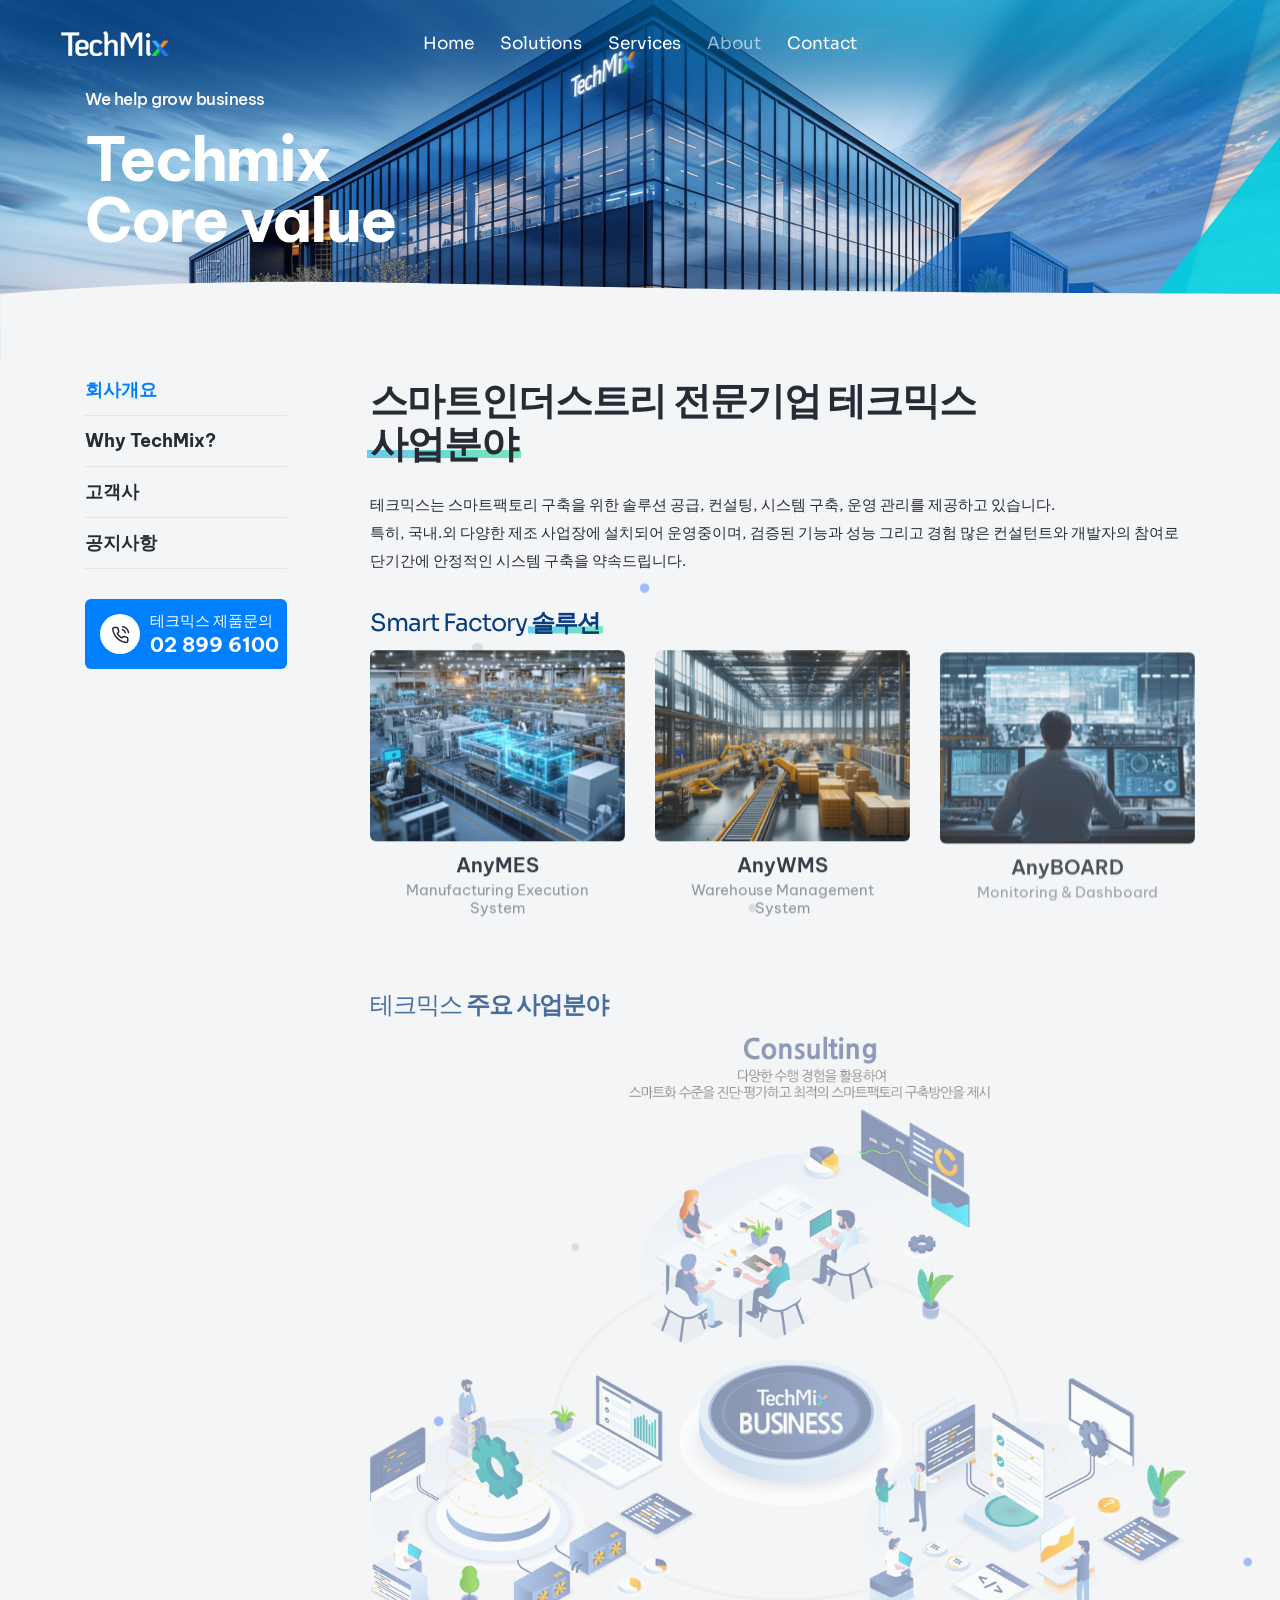
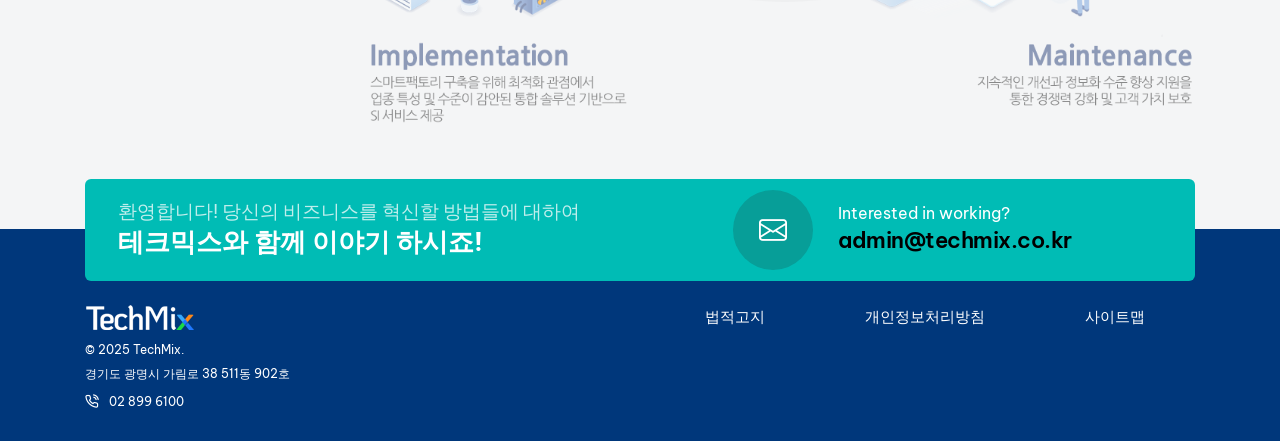
==== about/about.html @ 5e5c1174 "add about" ====
﻿<!doctype html>
<html class="no-js" lang="en">
    <head>
        <title>Crafto - The Multipurpose HTML5 Template</title>
        <meta charset="utf-8">
        <meta http-equiv="X-UA-Compatible" content="IE=edge" />
        <meta name="author" content="TechMix">
        <meta name="viewport" content="width=device-width,initial-scale=1.0" />
        <meta name="description" content="Elevate your online presence with Crafto - a modern, versatile, multipurpose Bootstrap 5 responsive HTML5, SCSS template using highly creative 52+ ready demos.">
        <!-- favicon icon -->
        <link rel="shortcut icon" href="../images/favicon.png">
        <link rel="apple-touch-icon" href="../images/apple-touch-icon-57x57.png">
        <link rel="apple-touch-icon" sizes="72x72" href="../images/apple-touch-icon-72x72.png">
        <link rel="apple-touch-icon" sizes="114x114" href="../images/apple-touch-icon-114x114.png">
        <!-- google fonts preconnect -->
        <link rel="preconnect" href="https://fonts.googleapis.com" crossorigin>
        <link rel="preconnect" href="https://fonts.gstatic.com" crossorigin>
        <!-- style sheets and font icons -->
        <link rel="stylesheet" href="../css/vendors.min.css"/>
        <link rel="stylesheet" href="../css/icon.min.css"/>
        <link rel="stylesheet" href="../css/style.css"/>
        <link rel="stylesheet" href="../css/responsive.css"/>
        <link rel="stylesheet" href="../css/business.css" />
        <link rel="stylesheet" href="../css/techmix.css" />
    </head>
    <body data-mobile-nav-style="classic" class="primary-bg-color">  
        <!-- start header -->
        <header> 
            <!-- start navigation -->
            <nav class="navbar navbar-expand-lg header-transparent bg-transparent header-reverse" data-header-hover="light">
                <div class="container-fluid">
                    <div class="col-auto col-xxl-3 col-lg-2 me-lg-0 me-auto">
                        <a class="navbar-brand" href="../index.html">
                            <img src="../images/demo-business-logo-white.png" data-at2x="../images/demo-business-logo-white@2x.png" alt="" class="default-logo">
                            <img src="../images/demo-business-logo-black.png" data-at2x="../images/demo-business-logo-black@2x.png" alt="" class="alt-logo">
                            <img src="../images/demo-business-logo-black.png" data-at2x="../images/demo-business-logo-black@2x.png" alt="" class="mobile-logo"> 
                        </a>
                    </div>
                    <div class="col-auto menu-order position-static">
                        <button class="navbar-toggler float-start" type="button" data-bs-toggle="collapse" data-bs-target="#navbarNav" aria-controls="navbarNav" aria-label="Toggle navigation">
                            <span class="navbar-toggler-line"></span>
                            <span class="navbar-toggler-line"></span>
                            <span class="navbar-toggler-line"></span>
                            <span class="navbar-toggler-line"></span>
                        </button>
                        <div class="collapse navbar-collapse" id="navbarNav"> 
                            <ul class="navbar-nav alt-font"> 
                                <li class="nav-item"><a href="../index.html" class="nav-link">Home</a></li>
                                <li class="nav-item dropdown dropdown-with-icon-style02">
                                    <a href="../solutions/anymes.html" class="nav-link">Solutions</a>
                                    <i class="fa-solid fa-angle-down dropdown-toggle" id="navbarDropdownMenuLink" role="button" data-bs-toggle="dropdown" aria-expanded="false"></i>
                                    <ul class="dropdown-menu" aria-labelledby="navbarDropdownMenuLink"> 
                                        <li><a href="../solutions/anymes.html"><i class="bi bi-laptop"></i>AnyMES</a></li>
                                        <li><a href="../solutions/anywms.html"><i class="bi bi-laptop"></i>AnyWMS</a></li>
                                        <li><a href="../solutions/anylims.html"><i class="bi bi-laptop"></i>AnyLIMS</a></li>
                                        <li><a href="../solutions/anyboard.html"><i class="bi bi-laptop"></i>AnyBoard</a></li>
                                        <li><a href="../solutions/anyq3.html"><i class="bi bi-laptop"></i>AnyQIII</a></li>
                                    </ul>
                                </li>
                                <li class="nav-item dropdown dropdown-with-icon-style02">
                                    <a href="../services/bizarea.html" class="nav-link">Services</a>
                                    <i class="fa-solid fa-angle-down dropdown-toggle" id="navbarDropdownMenuLink" role="button" data-bs-toggle="dropdown" aria-expanded="false"></i>
                                    <ul class="dropdown-menu" aria-labelledby="navbarDropdownMenuLink"> 
                                        <li><a href="../services/bizarea.html"><i class="bi bi-boxes"></i>사업분야</a></li>
                                        <li><a href="../services/biztrack.html"><i class="bi bi-boxes"></i>사업실적</a></li>
                                    </ul>
                                </li>
                                <li class="nav-item dropdown dropdown-with-icon-style02">
                                    <a href="about.html" class="nav-link">About</a>
                                    <i class="fa-solid fa-angle-down dropdown-toggle" id="navbarDropdownMenuLink" role="button" data-bs-toggle="dropdown" aria-expanded="false"></i>
                                    <ul class="dropdown-menu" aria-labelledby="navbarDropdownMenuLink"> 
                                        <li><a href="about.html"><i class="bi bi-buildings"></i>회사개요</a></li>
                                        <li><a href="why.html"><i class="bi bi-buildings"></i>Why TechMix?</a></li>
                                        <li><a href="clients.html"><i class="bi bi-buildings"></i>고객사</a></li>
                                        <li><a href="notice.html"><i class="bi bi-buildings"></i>공지사항</a></li>
                                    </ul>
                                </li>
                                <li class="nav-item"><a href="../contact/contact.html" class="nav-link">Contact</a></li>
                            </ul>
                        </div>
                    </div>
                    <div class="col-auto col-xxl-3 col-lg-2 text-end d-none d-sm-flex">
                        <div class="header-icon">
                            <div class="d-none d-xxl-inline-block me-25px xxl-me-10px">
                                <div class="alt-font fs-15 xl-fs-13 widget-text fw-500">
                                    
                                    <a href="tel:1800222000" class="widget-text text-white-hover"><i class="bi bi-star me-10px"></i>즐겨찾기</a>
                                </div>
                            </div>
                        </div>  
                    </div>
                </div>
            </nav>
            <!-- end navigation -->
        </header>
        <!-- end header --> 

        <!-- start page title begin -->
        <section class="cover-background page-title-big-typography ipad-top-space-margin xs-py-0" style="background-image: url('../images/sub-concept-about.png')" data-anime='{ "opacity": [0, 1], "easing": "easeOutQuad" }'>
            <div class="shape-image-animation bottom-0 p-0 w-100 d-none d-md-block"> 
                <svg xmlns="http://www.w3.org/2000/svg" widht="3000" height="300" viewBox="0 180 2500 200" fill="#F4F5F6"> 
                <path class="st1" d="M 0 250 C 1200 400 1200 50 3000 250 L 3000 550 L 0 550 L 0 250">
                <animate
                    attributeName="d"
                    dur="5s"
                    values="M 0 250 C 1200 400 1200 50 3000 250 L 3000 550 L 0 550 L 0 250;
                            M 0 250 C 400 50 400 400 3000 250 L 3000 550 L 0 550 L 0 250;
                            M 0 250 C 1200 400 1200 50 3000 250 L 3000 550 L 0 550 L 0 250"
                    repeatCount="indefinite"
                    />
                </path>
                </svg>
            </div>
            <div class="container">
                <div class="row align-items-center extra-small-screen">
                    <div class="col-9 col-lg-5 col-sm-6 position-relative page-title-extra-small" data-anime='{ "el": "childs", "opacity": [0, 1], "translateX": [-50, 0], "duration": 800, "delay": 0, "staggervalue": 150, "easing": "easeOutQuad" }'>
                        <h1 class="mb-20px text-white fw-500 ls-minus-05px">We help grow business</h1>
                        <h2 class=" fw-700 text-white mb-0 ls-minus-2px">Techmix</br> Core value</h2>
                    </div>
                </div>
            </div>
        </section>
        <!-- end page title end --> 

        <!-- start section 내용 -->  
        <section class="overlap-height position-relative">
            <div class="container overlap-gap-section">
                <div class="row">
                    <div class="col-lg-3 pe-6 order-2 order-lg-1 lg-pe-4 md-pe-15px" data-anime='{ "el": "childs", "translateY": [50, 0], "opacity": [0,1], "duration": 1200, "delay": 0, "staggervalue": 150, "easing": "easeOutQuad" }'>
                        <div class="position-sticky top-80px lg-top-40px">
                            <div class="mb-30px">
                                <ul class="p-0 m-0 list-style-02 fs-18 fw-500">
                                    <li class="pb-15px mb-15px border-bottom border-color-extra-medium-gray">
                                        <a href="about.html" class="text-base-color text-base-color-hover fw-700 lh-20">회사개요</a>
                                    </li>
                                    <li class="pb-15px mb-15px border-bottom border-color-extra-medium-gray">
                                        <a href="why.html" class="text-dark-gray text-base-color-hover fw-700 lh-20">Why TechMix?</a>
                                    </li>
                                    <li class="pb-15px mb-15px border-bottom border-color-extra-medium-gray">
                                        <a href="clients.html" class="text-dark-gray text-base-color-hover fw-700 lh-20">고객사</a>
                                    </li>
                                    <li class="pb-15px mb-15px border-bottom border-color-extra-medium-gray">
                                        <a href="notice.html" class="text-dark-gray text-base-color-hover fw-700 lh-20">공지사항</a>
                                    </li>
                                </ul>
                            </div>
                            <div class="bg-base-color border-radius-6px ps-15px pb-10px pt-10px lg-ps-10px mb-10px">
                                <div class="feature-box feature-box-left-icon-middle">
                                    <div class="feature-box-icon feature-box-icon-rounded w-40px h-40px me-10px lg-me-10px rounded-circle bg-white">
                                        <i class="feather icon-feather-phone-call icon-small text-dark-gray"></i>
                                    </div>
                                    <div class="feature-box-content last-paragraph-no-margin text-white lh-24">
                                        <span class="d-block">테크믹스 제품문의</span>
                                        <a href="tel:028996100" class="text-dark-gray fs-20 fw-700">02 899 6100</a>
                                    </div>
                                </div>
                            </div>
                        </div>
                    </div>
                    <div class="col-lg-9 order-1 order-lg-2 md-mb-50px" data-anime='{ "el": "childs", "translateY": [50, 0], "opacity": [0,1], "duration": 1200, "delay": 0, "staggervalue": 150, "easing": "easeOutQuad" }'>
                        <!-- description begin-->
                        <h4 class="alt-font fw-600 text-dark-gray ls-minus-1px shadow-none" data-shadow-animation="true" data-animation-delay="1500">스마트인더스트리 전문기업 테크믹스</br>
                            <span class="text-highlight fw-800">사업분야<span class="bg-gradient-emerald-blue-emerald-green h-8px bottom-10px opacity-6 separator-animation"></span></span></h4>
                        <p class="mb-35px sm-mb-25px text-dark-gray">테크믹스는 스마트팩토리 구축을 위한 솔루션 공급, 컨설팅, 시스템 구축, 운영 관리를 제공하고 있습니다.</br>
                            특히, 국내.외 다양한 제조 사업장에 설치되어 운영중이며, 검증된 기능과 성능 그리고 경험 많은 컨설턴트와 개발자의 참여로 단기간에 안정적인 시스템 구축을 약속드립니다.
                        </p> 
                        <!-- 스마트팩토리 솔루션 begin -->
                        <h6 class="alt-font text-medium-slate-blue ls-minus-1px shadow-none mb-10px" data-shadow-animation="true" data-animation-delay="1500">
                            Smart Factory <span class="text-highlight fw-700">솔루션<span class="bg-gradient-emerald-blue-emerald-green h-7px bottom-5px opacity-6 separator-animation"></span></span>
                        </h6>
                        <div class="row row-cols-1 row-cols-lg-3 row-cols-md-2 transition-inner-all justify-content-center" data-anime='{ "el": "childs", "translateY": [20, 0], "opacity": [0,1], "duration": 600, "delay": 300, "staggervalue": 300, "easing": "easeOutQuad" }'>
                            <!-- start fancy text box item -->
                            <div class="col">
                                <div class="services-box-style-01 hover-box">
                                    <div class="position-relative box-image border-radius-6px overflow-hidden">
                                        <a href="../solutions/anymes.html">
                                            <img src="../images/main-solution-mes.png" alt="">
                                            <div class="box-overlay bg-black-transparent-medium"></div>
                                            <span class="d-flex justify-content-center align-items-center mx-auto icon-box absolute-middle-center z-index-1 w-65px h-65px rounded-circle border border-color-transparent-white border-1"><i class="bi bi-arrow-right-short text-white icon-very-medium d-flex"></i></span>
                                        </a>
                                    </div>
                                    <div class="p-25px p-10px last-paragraph-no-margin text-center">
                                        <span class="fs-20 text-dark-gray fw-600">AnyMES</span>
                                        <p class="lh-18">Manufacturing Execution System</p>
                                    </div>
                                </div>
                            </div>
                            <!-- end fancy text box item -->
                            <!-- start fancy text box item -->
                            <div class="col">
                                <div class="services-box-style-01 hover-box">
                                    <div class="position-relative box-image border-radius-6px overflow-hidden">
                                        <a href="../solutions/anywms.html">
                                            <img src="../images/main-solution-wms.png" alt="">
                                            <div class="box-overlay bg-black-transparent-medium"></div>
                                            <span class="d-flex justify-content-center align-items-center mx-auto icon-box absolute-middle-center z-index-1 w-65px h-65px rounded-circle border border-color-transparent-white border-1"><i class="bi bi-arrow-right-short text-white icon-very-medium d-flex"></i></span>
                                        </a>
                                    </div>
                                    <div class="p-25px p-10px last-paragraph-no-margin text-center">
                                        <span class="fs-20 text-dark-gray fw-600">AnyWMS</span>
                                        <p class="lh-18">Warehouse Management System</p>
                                    </div>
                                </div>
                            </div>
                            <!-- end fancy text box item -->
                            <!-- start fancy text box item -->
                            <div class="col">
                                <div class="services-box-style-01 hover-box">
                                    <div class="position-relative box-image border-radius-6px overflow-hidden">
                                        <a href="../solutions/anyboard.html">
                                            <img src="../images/main-solution-board.png" alt="">
                                            <div class="box-overlay bg-black-transparent-medium"></div>
                                            <span class="d-flex justify-content-center align-items-center mx-auto icon-box absolute-middle-center z-index-1 w-65px h-65px rounded-circle border border-color-transparent-white border-1"><i class="bi bi-arrow-right-short text-white icon-very-medium d-flex"></i></span>
                                        </a>
                                    </div>
                                    <div class="p-25px p-10px last-paragraph-no-margin text-center">
                                        <span class="fs-20 text-dark-gray fw-600">AnyBOARD</span>
                                        <p class="lh-18">Monitoring & Dashboard</p>
                                    </div>
                                </div>
                            </div>
                            <!-- end fancy text box item -->
                        </div> 
                        <!-- 스마트팩토리 솔루션 end -->
                        <div id="particles-01" data-particle="true" data-particle-options='{"particles": {"number": {"value": 5,"density": {"enable": true,"value_area": 1000}},"color":{"value":["#b7b9be", "#296bfd"]},"shape": {"type": "circle","stroke":{"width":0,"color":"#000000"}},"opacity": {"value": 0.5,"random": false,"anim": {"enable": false,"speed": 1,"sync": false}},"size": {"value": 8,"random": true,"anim": {"enable": false,"sync": true}},"move": {"enable": true,"speed":2,"direction": "right","random": false,"straight": false}},"interactivity": {"detect_on": "canvas","events": {"onhover": {"enable": false,"mode": "repulse"},"onclick": {"enable": false,"mode": "push"},"resize": true}},"retina_detect": false}' class="position-absolute h-100 top-0 left-0 z-index-minus-1"></div>
                        <!-- 제품 특장점 begin -->
                        <h6 class="alt-font text-medium-slate-blue ls-minus-1px shadow-none mt-40px mb-10px" data-shadow-animation="true" data-animation-delay="1500">
                            테크믹스 <span class="text-highlight fw-700">주요 사업분야<span class="bg-gradient-emerald-blue-emerald-green h-7px bottom-5px opacity-6 separator-animation"></span></span>
                        </h6>
                        <!-- 제품 특장점 end -->
                        <img src="../images/bizarea.png"/>
                    </div>
                </div>
            </div>
        </section>
        <!-- end section 내용 -->

        <!-- start footer -->
        <footer class="pt-2 pb-2 sm-pt-20px sm-pb-25px footer-dark bg-medium-slate-blue mt-3"> 
            <div class="container overlap-section">
                <div class="row g-0 justify-content-center align-items-center secondary-bg-focus-color border-radius-6px ps-3 pe-2 pt-1 pb-1 lg-p-15px sm-p-10px mb-2">
                    <div class="col-lg-6 col-md-9 text-center text-lg-start md-mb-20px">
                        <span class="text-white fs-19 lh-24 mb-5px d-block fw-400 opacity75">환영합니다! 당신의 비즈니스를 혁신할 방법들에 대하여</span>
                        <span class="text-white fs-26 lh-28 mb-5px d-block fw-700">테크믹스와 함께 이야기 하시죠!</span>
                    </div>
                    <div class="col-auto col-lg-5 icon-with-text-style-08 offset-lg-1">
                        <div class="feature-box feature-box-left-icon-middle overflow-hidden">
                            <div class="feature-box-icon feature-box-icon-rounded w-80px h-80px rounded-circle bg-dark-gray-transparent-light me-25px lg-me-20px">
                                <i class="bi bi-envelope icon-very-medium text-white"></i>
                            </div>
                            <div class="feature-box-content last-paragraph-no-margin">
                                <span class="text-white fs-16 lh-20 mb-5px d-block">Interested in working?</span>
                                <h6 class="d-inline-block fw-600 mb-0 fs-22"><a href="mailto:admin@techmix.co.kr" class="text-black text-white-hover">admin@techmix.co.kr</a></h6> 
                            </div>
                        </div>
                    </div>
                </div>
            </div>
            <div class="container">
                <div class="row justify-content-center">
                    <!-- start footer column -->
                    <div class="col-lg-6 col-sm-6 last-paragraph-no-margin order-5 order-sm-4 order-lg-1 text-center text-sm-start">
                        <a href="demo-business.html" class="footer-logo mb-10px d-block d-lg-inline-block"><img src="../images/demo-business-logo-white.png" data-at2x="/images/demo-business-logo-white@2x.png" alt=""></a>
                        <p class="lh-18 fs-12 text-white mb-0px">&COPY;  2025 TechMix.</p>
                        <p class="w-90 sm-w-100 d-inline-block mb-0px fs-12 lh-18 text-white">경기도 광명시 가림로 38 511동 902호</p>
                        <div><i class="feather icon-feather-phone-call icon-very-small text-white me-10px"></i><a href="tel:28996100" class="text-white fs-12 lh-22">02 899 6100</a></div>
                    </div>
                    <!-- end footer column -->
                    <!-- start footer column -->
                    <div class="col-7 col-lg-2 col-sm-4 md-mb-20px sm-mb-5px order-2 order-lg-3 text-center">
                        <a href="demo-business-services.html"><span class="alt-font d-block text-white mb-0px">법적고지</span></a>
                    </div>
                    <div class="col-7 col-lg-2 col-sm-4 md-mb-20px sm-mb-5px order-2 order-lg-3 text-center">
                        <a href="demo-business-services.html"><span class="alt-font d-block text-white mb-0px">개인정보처리방침</span></a>
                    </div>
                    <div class="col-7 col-lg-2 col-sm-4 md-mb-20px sm-mb-5px order-2 order-lg-3 text-center">
                        <a href="demo-business-services.html"><span class="alt-font d-block text-white mb-0px">사이트맵</span></a>
                    </div>
                    <!-- end footer column -->
                </div>
            </div> 
        </footer>
        <!-- end footer -->
         <!-- start scroll progress -->
        <div class="scroll-progress d-none d-xxl-block">
          <a href="#" class="scroll-top" aria-label="scroll">
            <span class="scroll-text">Scroll</span><span class="scroll-line"><span class="scroll-point"></span></span>
          </a>
        </div>
        <!-- end scroll progress -->
        <!-- javascript libraries -->
        <script type="text/javascript" src="../js/jquery.js"></script>
        <script type="text/javascript" src="../js/vendors.min.js"></script>
        <script type="text/javascript" src="../js/main.js"></script>
    </body>
</html>
---- css/icon.min.css ----
@charset "UTF-8";/*!
    Font Awesome
    Version: 6.5.1
    Plugin URL: https://fontawesome.com
    License: Copyright 2023 Fonticons, Inc. | https://fontawesome.com/license/free (Icons: CC BY 4.0, Fonts: SIL OFL 1.1, Code: MIT License)
!*/.fa-stack,.fa-ul>li{position:relative}.fa-beat,.fa-bounce{-webkit-animation-delay:var(--fa-animation-delay,0s);-webkit-animation-duration:var(--fa-animation-duration,1s)}.fa{font-family:var(--fa-style-family,"Font Awesome 6 Free");font-weight:var(--fa-style,900)}.fa-brands,.fa-regular,.fab,.far{font-weight:400}.fa,.fa-brands,.fa-classic,.fa-regular,.fa-sharp,.fa-solid,.fab,.far,.fas{-moz-osx-font-smoothing:grayscale;-webkit-font-smoothing:antialiased;display:var(--fa-display,inline-block);font-style:normal;font-variant:normal;line-height:1;text-rendering:auto}.fa-classic,.fa-regular,.fa-solid,.far,.fas{font-family:"Font Awesome 6 Free"}.fa-brands,.fab{font-family:"Font Awesome 6 Brands"}.fa-1x{font-size:1em}.fa-2x,.fa-2xl,.fa-stack-2x{font-size:2em}.fa-3x{font-size:3em}.fa-4x{font-size:4em}.fa-5x{font-size:5em}.fa-6x{font-size:6em}.fa-7x{font-size:7em}.fa-8x{font-size:8em}.fa-9x{font-size:9em}.fa-10x{font-size:10em}.fa-2xs{font-size:.625em;line-height:.1em;vertical-align:.225em}.fa-xs{font-size:.75em;line-height:.08333em;vertical-align:.125em}.fa-sm{font-size:.875em;line-height:.07143em;vertical-align:.05357em}.fa-lg{font-size:1.25em;line-height:.05em;vertical-align:-.075em}.fa-xl{font-size:1.5em;line-height:.04167em;vertical-align:-.125em}.fa-2xl{line-height:.03125em;vertical-align:-.1875em}.fa-fw{text-align:center;width:1.25em}.fa-ul{list-style-type:none;margin-left:var(--fa-li-margin,2.5em);padding-left:0}.fa-li{left:calc(var(--fa-li-width,2em) * -1);position:absolute;text-align:center;width:var(--fa-li-width,2em);line-height:inherit}.fa-border{border-color:var(--fa-border-color,#eee);border-radius:var(--fa-border-radius,.1em);border-style:var(--fa-border-style,solid);border-width:var(--fa-border-width,.08em);padding:var(--fa-border-padding,.2em .25em .15em)}.fa-pull-left{float:left;margin-right:var(--fa-pull-margin,.3em)}.fa-pull-right{float:right;margin-left:var(--fa-pull-margin,.3em)}.fa-beat{-webkit-animation-name:fa-beat;animation-name:fa-beat;animation-delay:var(--fa-animation-delay,0s);-webkit-animation-direction:var(--fa-animation-direction,normal);animation-direction:var(--fa-animation-direction,normal);animation-duration:var(--fa-animation-duration,1s);-webkit-animation-iteration-count:var(--fa-animation-iteration-count,infinite);animation-iteration-count:var(--fa-animation-iteration-count,infinite);-webkit-animation-timing-function:var(--fa-animation-timing,ease-in-out);animation-timing-function:var(--fa-animation-timing,ease-in-out)}.fa-bounce,.fa-fade{-webkit-animation-direction:var(--fa-animation-direction,normal);-webkit-animation-iteration-count:var(--fa-animation-iteration-count,infinite)}.fa-bounce{-webkit-animation-name:fa-bounce;animation-name:fa-bounce;animation-delay:var(--fa-animation-delay,0s);animation-direction:var(--fa-animation-direction,normal);animation-duration:var(--fa-animation-duration,1s);animation-iteration-count:var(--fa-animation-iteration-count,infinite);-webkit-animation-timing-function:var(--fa-animation-timing,cubic-bezier(.28,.84,.42,1));animation-timing-function:var(--fa-animation-timing,cubic-bezier(.28,.84,.42,1))}.fa-beat-fade,.fa-fade{-webkit-animation-delay:var(--fa-animation-delay,0s)}.fa-fade{-webkit-animation-name:fa-fade;animation-name:fa-fade;animation-delay:var(--fa-animation-delay,0s);animation-direction:var(--fa-animation-direction,normal);-webkit-animation-duration:var(--fa-animation-duration,1s);animation-duration:var(--fa-animation-duration,1s);animation-iteration-count:var(--fa-animation-iteration-count,infinite);-webkit-animation-timing-function:var(--fa-animation-timing,cubic-bezier(.4,0,.6,1));animation-timing-function:var(--fa-animation-timing,cubic-bezier(.4,0,.6,1))}.fa-beat-fade,.fa-flip{-webkit-animation-direction:var(--fa-animation-direction,normal);-webkit-animation-iteration-count:var(--fa-animation-iteration-count,infinite)}.fa-beat-fade{-webkit-animation-name:fa-beat-fade;animation-name:fa-beat-fade;animation-delay:var(--fa-animation-delay,0s);animation-direction:var(--fa-animation-direction,normal);-webkit-animation-duration:var(--fa-animation-duration,1s);animation-duration:var(--fa-animation-duration,1s);animation-iteration-count:var(--fa-animation-iteration-count,infinite);-webkit-animation-timing-function:var(--fa-animation-timing,cubic-bezier(.4,0,.6,1));animation-timing-function:var(--fa-animation-timing,cubic-bezier(.4,0,.6,1))}.fa-flip,.fa-shake{-webkit-animation-delay:var(--fa-animation-delay,0s)}.fa-flip{-webkit-animation-name:fa-flip;animation-name:fa-flip;animation-delay:var(--fa-animation-delay,0s);animation-direction:var(--fa-animation-direction,normal);-webkit-animation-duration:var(--fa-animation-duration,1s);animation-duration:var(--fa-animation-duration,1s);animation-iteration-count:var(--fa-animation-iteration-count,infinite);-webkit-animation-timing-function:var(--fa-animation-timing,ease-in-out);animation-timing-function:var(--fa-animation-timing,ease-in-out)}.fa-shake,.fa-spin{-webkit-animation-direction:var(--fa-animation-direction,normal);-webkit-animation-iteration-count:var(--fa-animation-iteration-count,infinite)}.fa-shake{-webkit-animation-name:fa-shake;animation-name:fa-shake;animation-delay:var(--fa-animation-delay,0s);animation-direction:var(--fa-animation-direction,normal);-webkit-animation-duration:var(--fa-animation-duration,1s);animation-duration:var(--fa-animation-duration,1s);animation-iteration-count:var(--fa-animation-iteration-count,infinite);-webkit-animation-timing-function:var(--fa-animation-timing,linear);animation-timing-function:var(--fa-animation-timing,linear)}.fa-spin{-webkit-animation-name:fa-spin;animation-name:fa-spin;-webkit-animation-delay:var(--fa-animation-delay,0s);animation-delay:var(--fa-animation-delay,0s);animation-direction:var(--fa-animation-direction,normal);-webkit-animation-duration:var(--fa-animation-duration,2s);animation-duration:var(--fa-animation-duration,2s);animation-iteration-count:var(--fa-animation-iteration-count,infinite);-webkit-animation-timing-function:var(--fa-animation-timing,linear);animation-timing-function:var(--fa-animation-timing,linear)}.fa-spin-reverse{--fa-animation-direction:reverse}.fa-pulse,.fa-spin-pulse{-webkit-animation-name:fa-spin;animation-name:fa-spin;-webkit-animation-direction:var(--fa-animation-direction,normal);animation-direction:var(--fa-animation-direction,normal);-webkit-animation-duration:var(--fa-animation-duration,1s);animation-duration:var(--fa-animation-duration,1s);-webkit-animation-iteration-count:var(--fa-animation-iteration-count,infinite);animation-iteration-count:var(--fa-animation-iteration-count,infinite);-webkit-animation-timing-function:var(--fa-animation-timing,steps(8));animation-timing-function:var(--fa-animation-timing,steps(8))}@media (prefers-reduced-motion:reduce){.fa-beat,.fa-beat-fade,.fa-bounce,.fa-fade,.fa-flip,.fa-pulse,.fa-shake,.fa-spin,.fa-spin-pulse{-webkit-animation-delay:-1ms;animation-delay:-1ms;-webkit-animation-duration:1ms;animation-duration:1ms;-webkit-animation-iteration-count:1;animation-iteration-count:1;-webkit-transition-delay:0s;transition-delay:0s;-webkit-transition-duration:0s;transition-duration:0s}}@-webkit-keyframes fa-beat{0%,90%{-webkit-transform:scale(1);transform:scale(1)}45%{-webkit-transform:scale(var(--fa-beat-scale,1.25));transform:scale(var(--fa-beat-scale,1.25))}}@keyframes fa-beat{0%,90%{-webkit-transform:scale(1);transform:scale(1)}45%{-webkit-transform:scale(var(--fa-beat-scale,1.25));transform:scale(var(--fa-beat-scale,1.25))}}@-webkit-keyframes fa-bounce{0%,100%,64%{-webkit-transform:scale(1,1) translateY(0);transform:scale(1,1) translateY(0)}10%{-webkit-transform:scale(var(--fa-bounce-start-scale-x,1.1),var(--fa-bounce-start-scale-y,.9)) translateY(0);transform:scale(var(--fa-bounce-start-scale-x,1.1),var(--fa-bounce-start-scale-y,.9)) translateY(0)}30%{-webkit-transform:scale(var(--fa-bounce-jump-scale-x,.9),var(--fa-bounce-jump-scale-y,1.1)) translateY(var(--fa-bounce-height,-.5em));transform:scale(var(--fa-bounce-jump-scale-x,.9),var(--fa-bounce-jump-scale-y,1.1)) translateY(var(--fa-bounce-height,-.5em))}50%{-webkit-transform:scale(var(--fa-bounce-land-scale-x,1.05),var(--fa-bounce-land-scale-y,.95)) translateY(0);transform:scale(var(--fa-bounce-land-scale-x,1.05),var(--fa-bounce-land-scale-y,.95)) translateY(0)}57%{-webkit-transform:scale(1,1) translateY(var(--fa-bounce-rebound,-.125em));transform:scale(1,1) translateY(var(--fa-bounce-rebound,-.125em))}}@keyframes fa-bounce{0%,100%,64%{-webkit-transform:scale(1,1) translateY(0);transform:scale(1,1) translateY(0)}10%{-webkit-transform:scale(var(--fa-bounce-start-scale-x,1.1),var(--fa-bounce-start-scale-y,.9)) translateY(0);transform:scale(var(--fa-bounce-start-scale-x,1.1),var(--fa-bounce-start-scale-y,.9)) translateY(0)}30%{-webkit-transform:scale(var(--fa-bounce-jump-scale-x,.9),var(--fa-bounce-jump-scale-y,1.1)) translateY(var(--fa-bounce-height,-.5em));transform:scale(var(--fa-bounce-jump-scale-x,.9),var(--fa-bounce-jump-scale-y,1.1)) translateY(var(--fa-bounce-height,-.5em))}50%{-webkit-transform:scale(var(--fa-bounce-land-scale-x,1.05),var(--fa-bounce-land-scale-y,.95)) translateY(0);transform:scale(var(--fa-bounce-land-scale-x,1.05),var(--fa-bounce-land-scale-y,.95)) translateY(0)}57%{-webkit-transform:scale(1,1) translateY(var(--fa-bounce-rebound,-.125em));transform:scale(1,1) translateY(var(--fa-bounce-rebound,-.125em))}}@-webkit-keyframes fa-fade{50%{opacity:var(--fa-fade-opacity,.4)}}@keyframes fa-fade{50%{opacity:var(--fa-fade-opacity,.4)}}@-webkit-keyframes fa-beat-fade{0%,100%{opacity:var(--fa-beat-fade-opacity,.4);-webkit-transform:scale(1);transform:scale(1)}50%{opacity:1;-webkit-transform:scale(var(--fa-beat-fade-scale,1.125));transform:scale(var(--fa-beat-fade-scale,1.125))}}@keyframes fa-beat-fade{0%,100%{opacity:var(--fa-beat-fade-opacity,.4);-webkit-transform:scale(1);transform:scale(1)}50%{opacity:1;-webkit-transform:scale(var(--fa-beat-fade-scale,1.125));transform:scale(var(--fa-beat-fade-scale,1.125))}}@-webkit-keyframes fa-flip{50%{-webkit-transform:rotate3d(var(--fa-flip-x,0),var(--fa-flip-y,1),var(--fa-flip-z,0),var(--fa-flip-angle,-180deg));transform:rotate3d(var(--fa-flip-x,0),var(--fa-flip-y,1),var(--fa-flip-z,0),var(--fa-flip-angle,-180deg))}}@keyframes fa-flip{50%{-webkit-transform:rotate3d(var(--fa-flip-x,0),var(--fa-flip-y,1),var(--fa-flip-z,0),var(--fa-flip-angle,-180deg));transform:rotate3d(var(--fa-flip-x,0),var(--fa-flip-y,1),var(--fa-flip-z,0),var(--fa-flip-angle,-180deg))}}@-webkit-keyframes fa-shake{0%{-webkit-transform:rotate(-15deg);transform:rotate(-15deg)}4%{-webkit-transform:rotate(15deg);transform:rotate(15deg)}24%,8%{-webkit-transform:rotate(-18deg);transform:rotate(-18deg)}12%,28%{-webkit-transform:rotate(18deg);transform:rotate(18deg)}16%{-webkit-transform:rotate(-22deg);transform:rotate(-22deg)}20%{-webkit-transform:rotate(22deg);transform:rotate(22deg)}32%{-webkit-transform:rotate(-12deg);transform:rotate(-12deg)}36%{-webkit-transform:rotate(12deg);transform:rotate(12deg)}100%,40%{-webkit-transform:rotate(0);transform:rotate(0)}}@keyframes fa-shake{0%{-webkit-transform:rotate(-15deg);transform:rotate(-15deg)}4%{-webkit-transform:rotate(15deg);transform:rotate(15deg)}24%,8%{-webkit-transform:rotate(-18deg);transform:rotate(-18deg)}12%,28%{-webkit-transform:rotate(18deg);transform:rotate(18deg)}16%{-webkit-transform:rotate(-22deg);transform:rotate(-22deg)}20%{-webkit-transform:rotate(22deg);transform:rotate(22deg)}32%{-webkit-transform:rotate(-12deg);transform:rotate(-12deg)}36%{-webkit-transform:rotate(12deg);transform:rotate(12deg)}100%,40%{-webkit-transform:rotate(0);transform:rotate(0)}}@-webkit-keyframes fa-spin{0%{-webkit-transform:rotate(0);transform:rotate(0)}100%{-webkit-transform:rotate(360deg);transform:rotate(360deg)}}@keyframes fa-spin{0%{-webkit-transform:rotate(0);transform:rotate(0)}100%{-webkit-transform:rotate(360deg);transform:rotate(360deg)}}.fa-rotate-90{-webkit-transform:rotate(90deg);transform:rotate(90deg)}.fa-rotate-180{-webkit-transform:rotate(180deg);transform:rotate(180deg)}.fa-rotate-270{-webkit-transform:rotate(270deg);transform:rotate(270deg)}.fa-flip-horizontal{-webkit-transform:scale(-1,1);transform:scale(-1,1)}.fa-flip-vertical{-webkit-transform:scale(1,-1);transform:scale(1,-1)}.fa-flip-both,.fa-flip-horizontal.fa-flip-vertical{-webkit-transform:scale(-1,-1);transform:scale(-1,-1)}.fa-rotate-by{-webkit-transform:rotate(var(--fa-rotate-angle,none));transform:rotate(var(--fa-rotate-angle,none))}.fa-stack{display:inline-block;height:2em;line-height:2em;vertical-align:middle;width:2.5em}.fa-stack-1x,.fa-stack-2x{left:0;position:absolute;text-align:center;width:100%;z-index:var(--fa-stack-z-index,auto)}.fa-stack-1x{line-height:inherit}.fa-inverse{color:var(--fa-inverse,#fff)}.fa-0::before{content:"0"}.fa-1::before{content:"1"}.fa-2::before{content:"2"}.fa-3::before{content:"3"}.fa-4::before{content:"4"}.fa-5::before{content:"5"}.fa-6::before{content:"6"}.fa-7::before{content:"7"}.fa-8::before{content:"8"}.fa-9::before{content:"9"}.fa-fill-drip::before{content:"\f576"}.fa-arrows-to-circle::before{content:"\e4bd"}.fa-chevron-circle-right::before,.fa-circle-chevron-right::before{content:"\f138"}.fa-at::before{content:"@"}.fa-trash-alt::before,.fa-trash-can::before{content:"\f2ed"}.fa-text-height::before{content:"\f034"}.fa-user-times::before,.fa-user-xmark::before{content:"\f235"}.fa-stethoscope::before{content:"\f0f1"}.fa-comment-alt::before,.fa-message::before{content:"\f27a"}.fa-info::before{content:"\f129"}.fa-compress-alt::before,.fa-down-left-and-up-right-to-center::before{content:"\f422"}.fa-explosion::before{content:"\e4e9"}.fa-file-alt::before,.fa-file-lines::before,.fa-file-text::before{content:"\f15c"}.fa-wave-square::before{content:"\f83e"}.fa-ring::before{content:"\f70b"}.fa-building-un::before{content:"\e4d9"}.fa-dice-three::before{content:"\f527"}.fa-calendar-alt::before,.fa-calendar-days::before{content:"\f073"}.fa-anchor-circle-check::before{content:"\e4aa"}.fa-building-circle-arrow-right::before{content:"\e4d1"}.fa-volleyball-ball::before,.fa-volleyball::before{content:"\f45f"}.fa-arrows-up-to-line::before{content:"\e4c2"}.fa-sort-desc::before,.fa-sort-down::before{content:"\f0dd"}.fa-circle-minus::before,.fa-minus-circle::before{content:"\f056"}.fa-door-open::before{content:"\f52b"}.fa-right-from-bracket::before,.fa-sign-out-alt::before{content:"\f2f5"}.fa-atom::before{content:"\f5d2"}.fa-soap::before{content:"\e06e"}.fa-heart-music-camera-bolt::before,.fa-icons::before{content:"\f86d"}.fa-microphone-alt-slash::before,.fa-microphone-lines-slash::before{content:"\f539"}.fa-bridge-circle-check::before{content:"\e4c9"}.fa-pump-medical::before{content:"\e06a"}.fa-fingerprint::before{content:"\f577"}.fa-hand-point-right::before{content:"\f0a4"}.fa-magnifying-glass-location::before,.fa-search-location::before{content:"\f689"}.fa-forward-step::before,.fa-step-forward::before{content:"\f051"}.fa-face-smile-beam::before,.fa-smile-beam::before{content:"\f5b8"}.fa-flag-checkered::before{content:"\f11e"}.fa-football-ball::before,.fa-football::before{content:"\f44e"}.fa-school-circle-exclamation::before{content:"\e56c"}.fa-crop::before{content:"\f125"}.fa-angle-double-down::before,.fa-angles-down::before{content:"\f103"}.fa-users-rectangle::before{content:"\e594"}.fa-people-roof::before{content:"\e537"}.fa-people-line::before{content:"\e534"}.fa-beer-mug-empty::before,.fa-beer::before{content:"\f0fc"}.fa-diagram-predecessor::before{content:"\e477"}.fa-arrow-up-long::before,.fa-long-arrow-up::before{content:"\f176"}.fa-burn::before,.fa-fire-flame-simple::before{content:"\f46a"}.fa-male::before,.fa-person::before{content:"\f183"}.fa-laptop::before{content:"\f109"}.fa-file-csv::before{content:"\f6dd"}.fa-menorah::before{content:"\f676"}.fa-truck-plane::before{content:"\e58f"}.fa-record-vinyl::before{content:"\f8d9"}.fa-face-grin-stars::before,.fa-grin-stars::before{content:"\f587"}.fa-bong::before{content:"\f55c"}.fa-pastafarianism::before,.fa-spaghetti-monster-flying::before{content:"\f67b"}.fa-arrow-down-up-across-line::before{content:"\e4af"}.fa-spoon::before,.fa-utensil-spoon::before{content:"\f2e5"}.fa-jar-wheat::before{content:"\e517"}.fa-envelopes-bulk::before,.fa-mail-bulk::before{content:"\f674"}.fa-file-circle-exclamation::before{content:"\e4eb"}.fa-circle-h::before,.fa-hospital-symbol::before{content:"\f47e"}.fa-pager::before{content:"\f815"}.fa-address-book::before,.fa-contact-book::before{content:"\f2b9"}.fa-strikethrough::before{content:"\f0cc"}.fa-k::before{content:"K"}.fa-landmark-flag::before{content:"\e51c"}.fa-pencil-alt::before,.fa-pencil::before{content:"\f303"}.fa-backward::before{content:"\f04a"}.fa-caret-right::before{content:"\f0da"}.fa-comments::before{content:"\f086"}.fa-file-clipboard::before,.fa-paste::before{content:"\f0ea"}.fa-code-pull-request::before{content:"\e13c"}.fa-clipboard-list::before{content:"\f46d"}.fa-truck-loading::before,.fa-truck-ramp-box::before{content:"\f4de"}.fa-user-check::before{content:"\f4fc"}.fa-vial-virus::before{content:"\e597"}.fa-sheet-plastic::before{content:"\e571"}.fa-blog::before{content:"\f781"}.fa-user-ninja::before{content:"\f504"}.fa-person-arrow-up-from-line::before{content:"\e539"}.fa-scroll-torah::before,.fa-torah::before{content:"\f6a0"}.fa-broom-ball::before,.fa-quidditch-broom-ball::before,.fa-quidditch::before{content:"\f458"}.fa-toggle-off::before{content:"\f204"}.fa-archive::before,.fa-box-archive::before{content:"\f187"}.fa-person-drowning::before{content:"\e545"}.fa-arrow-down-9-1::before,.fa-sort-numeric-desc::before,.fa-sort-numeric-down-alt::before{content:"\f886"}.fa-face-grin-tongue-squint::before,.fa-grin-tongue-squint::before{content:"\f58a"}.fa-spray-can::before{content:"\f5bd"}.fa-truck-monster::before{content:"\f63b"}.fa-w::before{content:"W"}.fa-earth-africa::before,.fa-globe-africa::before{content:"\f57c"}.fa-rainbow::before{content:"\f75b"}.fa-circle-notch::before{content:"\f1ce"}.fa-tablet-alt::before,.fa-tablet-screen-button::before{content:"\f3fa"}.fa-paw::before{content:"\f1b0"}.fa-cloud::before{content:"\f0c2"}.fa-trowel-bricks::before{content:"\e58a"}.fa-face-flushed::before,.fa-flushed::before{content:"\f579"}.fa-hospital-user::before{content:"\f80d"}.fa-tent-arrow-left-right::before{content:"\e57f"}.fa-gavel::before,.fa-legal::before{content:"\f0e3"}.fa-binoculars::before{content:"\f1e5"}.fa-microphone-slash::before{content:"\f131"}.fa-box-tissue::before{content:"\e05b"}.fa-motorcycle::before{content:"\f21c"}.fa-bell-concierge::before,.fa-concierge-bell::before{content:"\f562"}.fa-pen-ruler::before,.fa-pencil-ruler::before{content:"\f5ae"}.fa-people-arrows-left-right::before,.fa-people-arrows::before{content:"\e068"}.fa-mars-and-venus-burst::before{content:"\e523"}.fa-caret-square-right::before,.fa-square-caret-right::before{content:"\f152"}.fa-cut::before,.fa-scissors::before{content:"\f0c4"}.fa-sun-plant-wilt::before{content:"\e57a"}.fa-toilets-portable::before{content:"\e584"}.fa-hockey-puck::before{content:"\f453"}.fa-table::before{content:"\f0ce"}.fa-magnifying-glass-arrow-right::before{content:"\e521"}.fa-digital-tachograph::before,.fa-tachograph-digital::before{content:"\f566"}.fa-users-slash::before{content:"\e073"}.fa-clover::before{content:"\e139"}.fa-mail-reply::before,.fa-reply::before{content:"\f3e5"}.fa-star-and-crescent::before{content:"\f699"}.fa-house-fire::before{content:"\e50c"}.fa-minus-square::before,.fa-square-minus::before{content:"\f146"}.fa-helicopter::before{content:"\f533"}.fa-compass::before{content:"\f14e"}.fa-caret-square-down::before,.fa-square-caret-down::before{content:"\f150"}.fa-file-circle-question::before{content:"\e4ef"}.fa-laptop-code::before{content:"\f5fc"}.fa-swatchbook::before{content:"\f5c3"}.fa-prescription-bottle::before{content:"\f485"}.fa-bars::before,.fa-navicon::before{content:"\f0c9"}.fa-people-group::before{content:"\e533"}.fa-hourglass-3::before,.fa-hourglass-end::before{content:"\f253"}.fa-heart-broken::before,.fa-heart-crack::before{content:"\f7a9"}.fa-external-link-square-alt::before,.fa-square-up-right::before{content:"\f360"}.fa-face-kiss-beam::before,.fa-kiss-beam::before{content:"\f597"}.fa-film::before{content:"\f008"}.fa-ruler-horizontal::before{content:"\f547"}.fa-people-robbery::before{content:"\e536"}.fa-lightbulb::before{content:"\f0eb"}.fa-caret-left::before{content:"\f0d9"}.fa-circle-exclamation::before,.fa-exclamation-circle::before{content:"\f06a"}.fa-school-circle-xmark::before{content:"\e56d"}.fa-arrow-right-from-bracket::before,.fa-sign-out::before{content:"\f08b"}.fa-chevron-circle-down::before,.fa-circle-chevron-down::before{content:"\f13a"}.fa-unlock-alt::before,.fa-unlock-keyhole::before{content:"\f13e"}.fa-cloud-showers-heavy::before{content:"\f740"}.fa-headphones-alt::before,.fa-headphones-simple::before{content:"\f58f"}.fa-sitemap::before{content:"\f0e8"}.fa-circle-dollar-to-slot::before,.fa-donate::before{content:"\f4b9"}.fa-memory::before{content:"\f538"}.fa-road-spikes::before{content:"\e568"}.fa-fire-burner::before{content:"\e4f1"}.fa-flag::before{content:"\f024"}.fa-hanukiah::before{content:"\f6e6"}.fa-feather::before{content:"\f52d"}.fa-volume-down::before,.fa-volume-low::before{content:"\f027"}.fa-comment-slash::before{content:"\f4b3"}.fa-cloud-sun-rain::before{content:"\f743"}.fa-compress::before{content:"\f066"}.fa-wheat-alt::before,.fa-wheat-awn::before{content:"\e2cd"}.fa-ankh::before{content:"\f644"}.fa-hands-holding-child::before{content:"\e4fa"}.fa-asterisk::before{content:"*"}.fa-check-square::before,.fa-square-check::before{content:"\f14a"}.fa-peseta-sign::before{content:"\e221"}.fa-header::before,.fa-heading::before{content:"\f1dc"}.fa-ghost::before{content:"\f6e2"}.fa-list-squares::before,.fa-list::before{content:"\f03a"}.fa-phone-square-alt::before,.fa-square-phone-flip::before{content:"\f87b"}.fa-cart-plus::before{content:"\f217"}.fa-gamepad::before{content:"\f11b"}.fa-circle-dot::before,.fa-dot-circle::before{content:"\f192"}.fa-dizzy::before,.fa-face-dizzy::before{content:"\f567"}.fa-egg::before{content:"\f7fb"}.fa-house-medical-circle-xmark::before{content:"\e513"}.fa-campground::before{content:"\f6bb"}.fa-folder-plus::before{content:"\f65e"}.fa-futbol-ball::before,.fa-futbol::before,.fa-soccer-ball::before{content:"\f1e3"}.fa-paint-brush::before,.fa-paintbrush::before{content:"\f1fc"}.fa-lock::before{content:"\f023"}.fa-gas-pump::before{content:"\f52f"}.fa-hot-tub-person::before,.fa-hot-tub::before{content:"\f593"}.fa-map-location::before,.fa-map-marked::before{content:"\f59f"}.fa-house-flood-water::before{content:"\e50e"}.fa-tree::before{content:"\f1bb"}.fa-bridge-lock::before{content:"\e4cc"}.fa-sack-dollar::before{content:"\f81d"}.fa-edit::before,.fa-pen-to-square::before{content:"\f044"}.fa-car-side::before{content:"\f5e4"}.fa-share-alt::before,.fa-share-nodes::before{content:"\f1e0"}.fa-heart-circle-minus::before{content:"\e4ff"}.fa-hourglass-2::before,.fa-hourglass-half::before{content:"\f252"}.fa-microscope::before{content:"\f610"}.fa-sink::before{content:"\e06d"}.fa-bag-shopping::before,.fa-shopping-bag::before{content:"\f290"}.fa-arrow-down-z-a::before,.fa-sort-alpha-desc::before,.fa-sort-alpha-down-alt::before{content:"\f881"}.fa-mitten::before{content:"\f7b5"}.fa-person-rays::before{content:"\e54d"}.fa-users::before{content:"\f0c0"}.fa-eye-slash::before{content:"\f070"}.fa-flask-vial::before{content:"\e4f3"}.fa-hand-paper::before,.fa-hand::before{content:"\f256"}.fa-om::before{content:"\f679"}.fa-worm::before{content:"\e599"}.fa-house-circle-xmark::before{content:"\e50b"}.fa-plug::before{content:"\f1e6"}.fa-chevron-up::before{content:"\f077"}.fa-hand-spock::before{content:"\f259"}.fa-stopwatch::before{content:"\f2f2"}.fa-face-kiss::before,.fa-kiss::before{content:"\f596"}.fa-bridge-circle-xmark::before{content:"\e4cb"}.fa-face-grin-tongue::before,.fa-grin-tongue::before{content:"\f589"}.fa-chess-bishop::before{content:"\f43a"}.fa-face-grin-wink::before,.fa-grin-wink::before{content:"\f58c"}.fa-deaf::before,.fa-deafness::before,.fa-ear-deaf::before,.fa-hard-of-hearing::before{content:"\f2a4"}.fa-road-circle-check::before{content:"\e564"}.fa-dice-five::before{content:"\f523"}.fa-rss-square::before,.fa-square-rss::before{content:"\f143"}.fa-land-mine-on::before{content:"\e51b"}.fa-i-cursor::before{content:"\f246"}.fa-stamp::before{content:"\f5bf"}.fa-stairs::before{content:"\e289"}.fa-i::before{content:"I"}.fa-hryvnia-sign::before,.fa-hryvnia::before{content:"\f6f2"}.fa-pills::before{content:"\f484"}.fa-face-grin-wide::before,.fa-grin-alt::before{content:"\f581"}.fa-tooth::before{content:"\f5c9"}.fa-v::before{content:"V"}.fa-bangladeshi-taka-sign::before{content:"\e2e6"}.fa-bicycle::before{content:"\f206"}.fa-rod-asclepius::before,.fa-rod-snake::before,.fa-staff-aesculapius::before,.fa-staff-snake::before{content:"\e579"}.fa-head-side-cough-slash::before{content:"\e062"}.fa-ambulance::before,.fa-truck-medical::before{content:"\f0f9"}.fa-wheat-awn-circle-exclamation::before{content:"\e598"}.fa-snowman::before{content:"\f7d0"}.fa-mortar-pestle::before{content:"\f5a7"}.fa-road-barrier::before{content:"\e562"}.fa-school::before{content:"\f549"}.fa-igloo::before{content:"\f7ae"}.fa-joint::before{content:"\f595"}.fa-angle-right::before{content:"\f105"}.fa-horse::before{content:"\f6f0"}.fa-q::before{content:"Q"}.fa-g::before{content:"G"}.fa-notes-medical::before{content:"\f481"}.fa-temperature-2::before,.fa-temperature-half::before,.fa-thermometer-2::before,.fa-thermometer-half::before{content:"\f2c9"}.fa-dong-sign::before{content:"\e169"}.fa-capsules::before{content:"\f46b"}.fa-poo-bolt::before,.fa-poo-storm::before{content:"\f75a"}.fa-face-frown-open::before,.fa-frown-open::before{content:"\f57a"}.fa-hand-point-up::before{content:"\f0a6"}.fa-money-bill::before{content:"\f0d6"}.fa-bookmark::before{content:"\f02e"}.fa-align-justify::before{content:"\f039"}.fa-umbrella-beach::before{content:"\f5ca"}.fa-helmet-un::before{content:"\e503"}.fa-bullseye::before{content:"\f140"}.fa-bacon::before{content:"\f7e5"}.fa-hand-point-down::before{content:"\f0a7"}.fa-arrow-up-from-bracket::before{content:"\e09a"}.fa-folder-blank::before,.fa-folder::before{content:"\f07b"}.fa-file-medical-alt::before,.fa-file-waveform::before{content:"\f478"}.fa-radiation::before{content:"\f7b9"}.fa-chart-simple::before{content:"\e473"}.fa-mars-stroke::before{content:"\f229"}.fa-vial::before{content:"\f492"}.fa-dashboard::before,.fa-gauge-med::before,.fa-gauge::before,.fa-tachometer-alt-average::before{content:"\f624"}.fa-magic-wand-sparkles::before,.fa-wand-magic-sparkles::before{content:"\e2ca"}.fa-e::before{content:"E"}.fa-pen-alt::before,.fa-pen-clip::before{content:"\f305"}.fa-bridge-circle-exclamation::before{content:"\e4ca"}.fa-user::before{content:"\f007"}.fa-school-circle-check::before{content:"\e56b"}.fa-dumpster::before{content:"\f793"}.fa-shuttle-van::before,.fa-van-shuttle::before{content:"\f5b6"}.fa-building-user::before{content:"\e4da"}.fa-caret-square-left::before,.fa-square-caret-left::before{content:"\f191"}.fa-highlighter::before{content:"\f591"}.fa-key::before{content:"\f084"}.fa-bullhorn::before{content:"\f0a1"}.fa-globe::before{content:"\f0ac"}.fa-synagogue::before{content:"\f69b"}.fa-person-half-dress::before{content:"\e548"}.fa-road-bridge::before{content:"\e563"}.fa-location-arrow::before{content:"\f124"}.fa-c::before{content:"C"}.fa-tablet-button::before{content:"\f10a"}.fa-building-lock::before{content:"\e4d6"}.fa-pizza-slice::before{content:"\f818"}.fa-money-bill-wave::before{content:"\f53a"}.fa-area-chart::before,.fa-chart-area::before{content:"\f1fe"}.fa-house-flag::before{content:"\e50d"}.fa-person-circle-minus::before{content:"\e540"}.fa-ban::before,.fa-cancel::before{content:"\f05e"}.fa-camera-rotate::before{content:"\e0d8"}.fa-air-freshener::before,.fa-spray-can-sparkles::before{content:"\f5d0"}.fa-star::before{content:"\f005"}.fa-repeat::before{content:"\f363"}.fa-cross::before{content:"\f654"}.fa-box::before{content:"\f466"}.fa-venus-mars::before{content:"\f228"}.fa-arrow-pointer::before,.fa-mouse-pointer::before{content:"\f245"}.fa-expand-arrows-alt::before,.fa-maximize::before{content:"\f31e"}.fa-charging-station::before{content:"\f5e7"}.fa-shapes::before,.fa-triangle-circle-square::before{content:"\f61f"}.fa-random::before,.fa-shuffle::before{content:"\f074"}.fa-person-running::before,.fa-running::before{content:"\f70c"}.fa-mobile-retro::before{content:"\e527"}.fa-grip-lines-vertical::before{content:"\f7a5"}.fa-spider::before{content:"\f717"}.fa-hands-bound::before{content:"\e4f9"}.fa-file-invoice-dollar::before{content:"\f571"}.fa-plane-circle-exclamation::before{content:"\e556"}.fa-x-ray::before{content:"\f497"}.fa-spell-check::before{content:"\f891"}.fa-slash::before{content:"\f715"}.fa-computer-mouse::before,.fa-mouse::before{content:"\f8cc"}.fa-arrow-right-to-bracket::before,.fa-sign-in::before{content:"\f090"}.fa-shop-slash::before,.fa-store-alt-slash::before{content:"\e070"}.fa-server::before{content:"\f233"}.fa-virus-covid-slash::before{content:"\e4a9"}.fa-shop-lock::before{content:"\e4a5"}.fa-hourglass-1::before,.fa-hourglass-start::before{content:"\f251"}.fa-blender-phone::before{content:"\f6b6"}.fa-building-wheat::before{content:"\e4db"}.fa-person-breastfeeding::before{content:"\e53a"}.fa-right-to-bracket::before,.fa-sign-in-alt::before{content:"\f2f6"}.fa-venus::before{content:"\f221"}.fa-passport::before{content:"\f5ab"}.fa-heart-pulse::before,.fa-heartbeat::before{content:"\f21e"}.fa-people-carry-box::before,.fa-people-carry::before{content:"\f4ce"}.fa-temperature-high::before{content:"\f769"}.fa-microchip::before{content:"\f2db"}.fa-crown::before{content:"\f521"}.fa-weight-hanging::before{content:"\f5cd"}.fa-xmarks-lines::before{content:"\e59a"}.fa-file-prescription::before{content:"\f572"}.fa-weight-scale::before,.fa-weight::before{content:"\f496"}.fa-user-friends::before,.fa-user-group::before{content:"\f500"}.fa-arrow-up-a-z::before,.fa-sort-alpha-up::before{content:"\f15e"}.fa-chess-knight::before{content:"\f441"}.fa-face-laugh-squint::before,.fa-laugh-squint::before{content:"\f59b"}.fa-wheelchair::before{content:"\f193"}.fa-arrow-circle-up::before,.fa-circle-arrow-up::before{content:"\f0aa"}.fa-toggle-on::before{content:"\f205"}.fa-person-walking::before,.fa-walking::before{content:"\f554"}.fa-l::before{content:"L"}.fa-fire::before{content:"\f06d"}.fa-bed-pulse::before,.fa-procedures::before{content:"\f487"}.fa-shuttle-space::before,.fa-space-shuttle::before{content:"\f197"}.fa-face-laugh::before,.fa-laugh::before{content:"\f599"}.fa-folder-open::before{content:"\f07c"}.fa-heart-circle-plus::before{content:"\e500"}.fa-code-fork::before{content:"\e13b"}.fa-city::before{content:"\f64f"}.fa-microphone-alt::before,.fa-microphone-lines::before{content:"\f3c9"}.fa-pepper-hot::before{content:"\f816"}.fa-unlock::before{content:"\f09c"}.fa-colon-sign::before{content:"\e140"}.fa-headset::before{content:"\f590"}.fa-store-slash::before{content:"\e071"}.fa-road-circle-xmark::before{content:"\e566"}.fa-user-minus::before{content:"\f503"}.fa-mars-stroke-up::before,.fa-mars-stroke-v::before{content:"\f22a"}.fa-champagne-glasses::before,.fa-glass-cheers::before{content:"\f79f"}.fa-clipboard::before{content:"\f328"}.fa-house-circle-exclamation::before{content:"\e50a"}.fa-file-arrow-up::before,.fa-file-upload::before{content:"\f574"}.fa-wifi-3::before,.fa-wifi-strong::before,.fa-wifi::before{content:"\f1eb"}.fa-bath::before,.fa-bathtub::before{content:"\f2cd"}.fa-underline::before{content:"\f0cd"}.fa-user-edit::before,.fa-user-pen::before{content:"\f4ff"}.fa-signature::before{content:"\f5b7"}.fa-stroopwafel::before{content:"\f551"}.fa-bold::before{content:"\f032"}.fa-anchor-lock::before{content:"\e4ad"}.fa-building-ngo::before{content:"\e4d7"}.fa-manat-sign::before{content:"\e1d5"}.fa-not-equal::before{content:"\f53e"}.fa-border-style::before,.fa-border-top-left::before{content:"\f853"}.fa-map-location-dot::before,.fa-map-marked-alt::before{content:"\f5a0"}.fa-jedi::before{content:"\f669"}.fa-poll::before,.fa-square-poll-vertical::before{content:"\f681"}.fa-mug-hot::before{content:"\f7b6"}.fa-battery-car::before,.fa-car-battery::before{content:"\f5df"}.fa-gift::before{content:"\f06b"}.fa-dice-two::before{content:"\f528"}.fa-chess-queen::before{content:"\f445"}.fa-glasses::before{content:"\f530"}.fa-chess-board::before{content:"\f43c"}.fa-building-circle-check::before{content:"\e4d2"}.fa-person-chalkboard::before{content:"\e53d"}.fa-mars-stroke-h::before,.fa-mars-stroke-right::before{content:"\f22b"}.fa-hand-back-fist::before,.fa-hand-rock::before{content:"\f255"}.fa-caret-square-up::before,.fa-square-caret-up::before{content:"\f151"}.fa-cloud-showers-water::before{content:"\e4e4"}.fa-bar-chart::before,.fa-chart-bar::before{content:"\f080"}.fa-hands-bubbles::before,.fa-hands-wash::before{content:"\e05e"}.fa-less-than-equal::before{content:"\f537"}.fa-train::before{content:"\f238"}.fa-eye-low-vision::before,.fa-low-vision::before{content:"\f2a8"}.fa-crow::before{content:"\f520"}.fa-sailboat::before{content:"\e445"}.fa-window-restore::before{content:"\f2d2"}.fa-plus-square::before,.fa-square-plus::before{content:"\f0fe"}.fa-torii-gate::before{content:"\f6a1"}.fa-frog::before{content:"\f52e"}.fa-bucket::before{content:"\e4cf"}.fa-image::before{content:"\f03e"}.fa-microphone::before{content:"\f130"}.fa-cow::before{content:"\f6c8"}.fa-caret-up::before{content:"\f0d8"}.fa-screwdriver::before{content:"\f54a"}.fa-folder-closed::before{content:"\e185"}.fa-house-tsunami::before{content:"\e515"}.fa-square-nfi::before{content:"\e576"}.fa-arrow-up-from-ground-water::before{content:"\e4b5"}.fa-glass-martini-alt::before,.fa-martini-glass::before{content:"\f57b"}.fa-rotate-back::before,.fa-rotate-backward::before,.fa-rotate-left::before,.fa-undo-alt::before{content:"\f2ea"}.fa-columns::before,.fa-table-columns::before{content:"\f0db"}.fa-lemon::before{content:"\f094"}.fa-head-side-mask::before{content:"\e063"}.fa-handshake::before{content:"\f2b5"}.fa-gem::before{content:"\f3a5"}.fa-dolly-box::before,.fa-dolly::before{content:"\f472"}.fa-smoking::before{content:"\f48d"}.fa-compress-arrows-alt::before,.fa-minimize::before{content:"\f78c"}.fa-monument::before{content:"\f5a6"}.fa-snowplow::before{content:"\f7d2"}.fa-angle-double-right::before,.fa-angles-right::before{content:"\f101"}.fa-cannabis::before{content:"\f55f"}.fa-circle-play::before,.fa-play-circle::before{content:"\f144"}.fa-tablets::before{content:"\f490"}.fa-ethernet::before{content:"\f796"}.fa-eur::before,.fa-euro-sign::before,.fa-euro::before{content:"\f153"}.fa-chair::before{content:"\f6c0"}.fa-check-circle::before,.fa-circle-check::before{content:"\f058"}.fa-circle-stop::before,.fa-stop-circle::before{content:"\f28d"}.fa-compass-drafting::before,.fa-drafting-compass::before{content:"\f568"}.fa-plate-wheat::before{content:"\e55a"}.fa-icicles::before{content:"\f7ad"}.fa-person-shelter::before{content:"\e54f"}.fa-neuter::before{content:"\f22c"}.fa-id-badge::before{content:"\f2c1"}.fa-marker::before{content:"\f5a1"}.fa-face-laugh-beam::before,.fa-laugh-beam::before{content:"\f59a"}.fa-helicopter-symbol::before{content:"\e502"}.fa-universal-access::before{content:"\f29a"}.fa-chevron-circle-up::before,.fa-circle-chevron-up::before{content:"\f139"}.fa-lari-sign::before{content:"\e1c8"}.fa-volcano::before{content:"\f770"}.fa-person-walking-dashed-line-arrow-right::before{content:"\e553"}.fa-gbp::before,.fa-pound-sign::before,.fa-sterling-sign::before{content:"\f154"}.fa-viruses::before{content:"\e076"}.fa-square-person-confined::before{content:"\e577"}.fa-user-tie::before{content:"\f508"}.fa-arrow-down-long::before,.fa-long-arrow-down::before{content:"\f175"}.fa-tent-arrow-down-to-line::before{content:"\e57e"}.fa-certificate::before{content:"\f0a3"}.fa-mail-reply-all::before,.fa-reply-all::before{content:"\f122"}.fa-suitcase::before{content:"\f0f2"}.fa-person-skating::before,.fa-skating::before{content:"\f7c5"}.fa-filter-circle-dollar::before,.fa-funnel-dollar::before{content:"\f662"}.fa-camera-retro::before{content:"\f083"}.fa-arrow-circle-down::before,.fa-circle-arrow-down::before{content:"\f0ab"}.fa-arrow-right-to-file::before,.fa-file-import::before{content:"\f56f"}.fa-external-link-square::before,.fa-square-arrow-up-right::before{content:"\f14c"}.fa-box-open::before{content:"\f49e"}.fa-scroll::before{content:"\f70e"}.fa-spa::before{content:"\f5bb"}.fa-location-pin-lock::before{content:"\e51f"}.fa-pause::before{content:"\f04c"}.fa-hill-avalanche::before{content:"\e507"}.fa-temperature-0::before,.fa-temperature-empty::before,.fa-thermometer-0::before,.fa-thermometer-empty::before{content:"\f2cb"}.fa-bomb::before{content:"\f1e2"}.fa-registered::before{content:"\f25d"}.fa-address-card::before,.fa-contact-card::before,.fa-vcard::before{content:"\f2bb"}.fa-balance-scale-right::before,.fa-scale-unbalanced-flip::before{content:"\f516"}.fa-subscript::before{content:"\f12c"}.fa-diamond-turn-right::before,.fa-directions::before{content:"\f5eb"}.fa-burst::before{content:"\e4dc"}.fa-house-laptop::before,.fa-laptop-house::before{content:"\e066"}.fa-face-tired::before,.fa-tired::before{content:"\f5c8"}.fa-money-bills::before{content:"\e1f3"}.fa-smog::before{content:"\f75f"}.fa-crutch::before{content:"\f7f7"}.fa-cloud-arrow-up::before,.fa-cloud-upload-alt::before,.fa-cloud-upload::before{content:"\f0ee"}.fa-palette::before{content:"\f53f"}.fa-arrows-turn-right::before{content:"\e4c0"}.fa-vest::before{content:"\e085"}.fa-ferry::before{content:"\e4ea"}.fa-arrows-down-to-people::before{content:"\e4b9"}.fa-seedling::before,.fa-sprout::before{content:"\f4d8"}.fa-arrows-alt-h::before,.fa-left-right::before{content:"\f337"}.fa-boxes-packing::before{content:"\e4c7"}.fa-arrow-circle-left::before,.fa-circle-arrow-left::before{content:"\f0a8"}.fa-group-arrows-rotate::before{content:"\e4f6"}.fa-bowl-food::before{content:"\e4c6"}.fa-candy-cane::before{content:"\f786"}.fa-arrow-down-wide-short::before,.fa-sort-amount-asc::before,.fa-sort-amount-down::before{content:"\f160"}.fa-cloud-bolt::before,.fa-thunderstorm::before{content:"\f76c"}.fa-remove-format::before,.fa-text-slash::before{content:"\f87d"}.fa-face-smile-wink::before,.fa-smile-wink::before{content:"\f4da"}.fa-file-word::before{content:"\f1c2"}.fa-file-powerpoint::before{content:"\f1c4"}.fa-arrows-h::before,.fa-arrows-left-right::before{content:"\f07e"}.fa-house-lock::before{content:"\e510"}.fa-cloud-arrow-down::before,.fa-cloud-download-alt::before,.fa-cloud-download::before{content:"\f0ed"}.fa-children::before{content:"\e4e1"}.fa-blackboard::before,.fa-chalkboard::before{content:"\f51b"}.fa-user-alt-slash::before,.fa-user-large-slash::before{content:"\f4fa"}.fa-envelope-open::before{content:"\f2b6"}.fa-handshake-alt-slash::before,.fa-handshake-simple-slash::before{content:"\e05f"}.fa-mattress-pillow::before{content:"\e525"}.fa-guarani-sign::before{content:"\e19a"}.fa-arrows-rotate::before,.fa-refresh::before,.fa-sync::before{content:"\f021"}.fa-fire-extinguisher::before{content:"\f134"}.fa-cruzeiro-sign::before{content:"\e152"}.fa-greater-than-equal::before{content:"\f532"}.fa-shield-alt::before,.fa-shield-halved::before{content:"\f3ed"}.fa-atlas::before,.fa-book-atlas::before{content:"\f558"}.fa-virus::before{content:"\e074"}.fa-envelope-circle-check::before{content:"\e4e8"}.fa-layer-group::before{content:"\f5fd"}.fa-arrows-to-dot::before{content:"\e4be"}.fa-archway::before{content:"\f557"}.fa-heart-circle-check::before{content:"\e4fd"}.fa-house-chimney-crack::before,.fa-house-damage::before{content:"\f6f1"}.fa-file-archive::before,.fa-file-zipper::before{content:"\f1c6"}.fa-square::before{content:"\f0c8"}.fa-glass-martini::before,.fa-martini-glass-empty::before{content:"\f000"}.fa-couch::before{content:"\f4b8"}.fa-cedi-sign::before{content:"\e0df"}.fa-italic::before{content:"\f033"}.fa-church::before{content:"\f51d"}.fa-comments-dollar::before{content:"\f653"}.fa-democrat::before{content:"\f747"}.fa-z::before{content:"Z"}.fa-person-skiing::before,.fa-skiing::before{content:"\f7c9"}.fa-road-lock::before{content:"\e567"}.fa-a::before{content:"A"}.fa-temperature-arrow-down::before,.fa-temperature-down::before{content:"\e03f"}.fa-feather-alt::before,.fa-feather-pointed::before{content:"\f56b"}.fa-p::before{content:"P"}.fa-snowflake::before{content:"\f2dc"}.fa-newspaper::before{content:"\f1ea"}.fa-ad::before,.fa-rectangle-ad::before{content:"\f641"}.fa-arrow-circle-right::before,.fa-circle-arrow-right::before{content:"\f0a9"}.fa-filter-circle-xmark::before{content:"\e17b"}.fa-locust::before{content:"\e520"}.fa-sort::before,.fa-unsorted::before{content:"\f0dc"}.fa-list-1-2::before,.fa-list-numeric::before,.fa-list-ol::before{content:"\f0cb"}.fa-person-dress-burst::before{content:"\e544"}.fa-money-check-alt::before,.fa-money-check-dollar::before{content:"\f53d"}.fa-vector-square::before{content:"\f5cb"}.fa-bread-slice::before{content:"\f7ec"}.fa-language::before{content:"\f1ab"}.fa-face-kiss-wink-heart::before,.fa-kiss-wink-heart::before{content:"\f598"}.fa-filter::before{content:"\f0b0"}.fa-question::before{content:"?"}.fa-file-signature::before{content:"\f573"}.fa-arrows-alt::before,.fa-up-down-left-right::before{content:"\f0b2"}.fa-house-chimney-user::before{content:"\e065"}.fa-hand-holding-heart::before{content:"\f4be"}.fa-puzzle-piece::before{content:"\f12e"}.fa-money-check::before{content:"\f53c"}.fa-star-half-alt::before,.fa-star-half-stroke::before{content:"\f5c0"}.fa-code::before{content:"\f121"}.fa-glass-whiskey::before,.fa-whiskey-glass::before{content:"\f7a0"}.fa-building-circle-exclamation::before{content:"\e4d3"}.fa-magnifying-glass-chart::before{content:"\e522"}.fa-arrow-up-right-from-square::before,.fa-external-link::before{content:"\f08e"}.fa-cubes-stacked::before{content:"\e4e6"}.fa-krw::before,.fa-won-sign::before,.fa-won::before{content:"\f159"}.fa-virus-covid::before{content:"\e4a8"}.fa-austral-sign::before{content:"\e0a9"}.fa-f::before{content:"F"}.fa-leaf::before{content:"\f06c"}.fa-road::before{content:"\f018"}.fa-cab::before,.fa-taxi::before{content:"\f1ba"}.fa-person-circle-plus::before{content:"\e541"}.fa-chart-pie::before,.fa-pie-chart::before{content:"\f200"}.fa-bolt-lightning::before{content:"\e0b7"}.fa-sack-xmark::before{content:"\e56a"}.fa-file-excel::before{content:"\f1c3"}.fa-file-contract::before{content:"\f56c"}.fa-fish-fins::before{content:"\e4f2"}.fa-building-flag::before{content:"\e4d5"}.fa-face-grin-beam::before,.fa-grin-beam::before{content:"\f582"}.fa-object-ungroup::before{content:"\f248"}.fa-poop::before{content:"\f619"}.fa-location-pin::before,.fa-map-marker::before{content:"\f041"}.fa-kaaba::before{content:"\f66b"}.fa-toilet-paper::before{content:"\f71e"}.fa-hard-hat::before,.fa-hat-hard::before,.fa-helmet-safety::before{content:"\f807"}.fa-eject::before{content:"\f052"}.fa-arrow-alt-circle-right::before,.fa-circle-right::before{content:"\f35a"}.fa-plane-circle-check::before{content:"\e555"}.fa-face-rolling-eyes::before,.fa-meh-rolling-eyes::before{content:"\f5a5"}.fa-object-group::before{content:"\f247"}.fa-chart-line::before,.fa-line-chart::before{content:"\f201"}.fa-mask-ventilator::before{content:"\e524"}.fa-arrow-right::before{content:"\f061"}.fa-map-signs::before,.fa-signs-post::before{content:"\f277"}.fa-cash-register::before{content:"\f788"}.fa-person-circle-question::before{content:"\e542"}.fa-h::before{content:"H"}.fa-tarp::before{content:"\e57b"}.fa-screwdriver-wrench::before,.fa-tools::before{content:"\f7d9"}.fa-arrows-to-eye::before{content:"\e4bf"}.fa-plug-circle-bolt::before{content:"\e55b"}.fa-heart::before{content:"\f004"}.fa-mars-and-venus::before{content:"\f224"}.fa-home-user::before,.fa-house-user::before{content:"\e1b0"}.fa-dumpster-fire::before{content:"\f794"}.fa-house-crack::before{content:"\e3b1"}.fa-cocktail::before,.fa-martini-glass-citrus::before{content:"\f561"}.fa-face-surprise::before,.fa-surprise::before{content:"\f5c2"}.fa-bottle-water::before{content:"\e4c5"}.fa-circle-pause::before,.fa-pause-circle::before{content:"\f28b"}.fa-toilet-paper-slash::before{content:"\e072"}.fa-apple-alt::before,.fa-apple-whole::before{content:"\f5d1"}.fa-kitchen-set::before{content:"\e51a"}.fa-r::before{content:"R"}.fa-temperature-1::before,.fa-temperature-quarter::before,.fa-thermometer-1::before,.fa-thermometer-quarter::before{content:"\f2ca"}.fa-cube::before{content:"\f1b2"}.fa-bitcoin-sign::before{content:"\e0b4"}.fa-shield-dog::before{content:"\e573"}.fa-solar-panel::before{content:"\f5ba"}.fa-lock-open::before{content:"\f3c1"}.fa-elevator::before{content:"\e16d"}.fa-money-bill-transfer::before{content:"\e528"}.fa-money-bill-trend-up::before{content:"\e529"}.fa-house-flood-water-circle-arrow-right::before{content:"\e50f"}.fa-poll-h::before,.fa-square-poll-horizontal::before{content:"\f682"}.fa-circle::before{content:"\f111"}.fa-backward-fast::before,.fa-fast-backward::before{content:"\f049"}.fa-recycle::before{content:"\f1b8"}.fa-user-astronaut::before{content:"\f4fb"}.fa-plane-slash::before{content:"\e069"}.fa-trademark::before{content:"\f25c"}.fa-basketball-ball::before,.fa-basketball::before{content:"\f434"}.fa-satellite-dish::before{content:"\f7c0"}.fa-arrow-alt-circle-up::before,.fa-circle-up::before{content:"\f35b"}.fa-mobile-alt::before,.fa-mobile-screen-button::before{content:"\f3cd"}.fa-volume-high::before,.fa-volume-up::before{content:"\f028"}.fa-users-rays::before{content:"\e593"}.fa-wallet::before{content:"\f555"}.fa-clipboard-check::before{content:"\f46c"}.fa-file-audio::before{content:"\f1c7"}.fa-burger::before,.fa-hamburger::before{content:"\f805"}.fa-wrench::before{content:"\f0ad"}.fa-bugs::before{content:"\e4d0"}.fa-rupee-sign::before,.fa-rupee::before{content:"\f156"}.fa-file-image::before{content:"\f1c5"}.fa-circle-question::before,.fa-question-circle::before{content:"\f059"}.fa-plane-departure::before{content:"\f5b0"}.fa-handshake-slash::before{content:"\e060"}.fa-book-bookmark::before{content:"\e0bb"}.fa-code-branch::before{content:"\f126"}.fa-hat-cowboy::before{content:"\f8c0"}.fa-bridge::before{content:"\e4c8"}.fa-phone-alt::before,.fa-phone-flip::before{content:"\f879"}.fa-truck-front::before{content:"\e2b7"}.fa-cat::before{content:"\f6be"}.fa-anchor-circle-exclamation::before{content:"\e4ab"}.fa-truck-field::before{content:"\e58d"}.fa-route::before{content:"\f4d7"}.fa-clipboard-question::before{content:"\e4e3"}.fa-panorama::before{content:"\e209"}.fa-comment-medical::before{content:"\f7f5"}.fa-teeth-open::before{content:"\f62f"}.fa-file-circle-minus::before{content:"\e4ed"}.fa-tags::before{content:"\f02c"}.fa-wine-glass::before{content:"\f4e3"}.fa-fast-forward::before,.fa-forward-fast::before{content:"\f050"}.fa-face-meh-blank::before,.fa-meh-blank::before{content:"\f5a4"}.fa-parking::before,.fa-square-parking::before{content:"\f540"}.fa-house-signal::before{content:"\e012"}.fa-bars-progress::before,.fa-tasks-alt::before{content:"\f828"}.fa-faucet-drip::before{content:"\e006"}.fa-cart-flatbed::before,.fa-dolly-flatbed::before{content:"\f474"}.fa-ban-smoking::before,.fa-smoking-ban::before{content:"\f54d"}.fa-terminal::before{content:"\f120"}.fa-mobile-button::before{content:"\f10b"}.fa-house-medical-flag::before{content:"\e514"}.fa-basket-shopping::before,.fa-shopping-basket::before{content:"\f291"}.fa-tape::before{content:"\f4db"}.fa-bus-alt::before,.fa-bus-simple::before{content:"\f55e"}.fa-eye::before{content:"\f06e"}.fa-face-sad-cry::before,.fa-sad-cry::before{content:"\f5b3"}.fa-audio-description::before{content:"\f29e"}.fa-person-military-to-person::before{content:"\e54c"}.fa-file-shield::before{content:"\e4f0"}.fa-user-slash::before{content:"\f506"}.fa-pen::before{content:"\f304"}.fa-tower-observation::before{content:"\e586"}.fa-file-code::before{content:"\f1c9"}.fa-signal-5::before,.fa-signal-perfect::before,.fa-signal::before{content:"\f012"}.fa-bus::before{content:"\f207"}.fa-heart-circle-xmark::before{content:"\e501"}.fa-home-lg::before,.fa-house-chimney::before{content:"\e3af"}.fa-window-maximize::before{content:"\f2d0"}.fa-face-frown::before,.fa-frown::before{content:"\f119"}.fa-prescription::before{content:"\f5b1"}.fa-shop::before,.fa-store-alt::before{content:"\f54f"}.fa-floppy-disk::before,.fa-save::before{content:"\f0c7"}.fa-vihara::before{content:"\f6a7"}.fa-balance-scale-left::before,.fa-scale-unbalanced::before{content:"\f515"}.fa-sort-asc::before,.fa-sort-up::before{content:"\f0de"}.fa-comment-dots::before,.fa-commenting::before{content:"\f4ad"}.fa-plant-wilt::before{content:"\e5aa"}.fa-diamond::before{content:"\f219"}.fa-face-grin-squint::before,.fa-grin-squint::before{content:"\f585"}.fa-hand-holding-dollar::before,.fa-hand-holding-usd::before{content:"\f4c0"}.fa-bacterium::before{content:"\e05a"}.fa-hand-pointer::before{content:"\f25a"}.fa-drum-steelpan::before{content:"\f56a"}.fa-hand-scissors::before{content:"\f257"}.fa-hands-praying::before,.fa-praying-hands::before{content:"\f684"}.fa-arrow-right-rotate::before,.fa-arrow-rotate-forward::before,.fa-arrow-rotate-right::before,.fa-redo::before{content:"\f01e"}.fa-biohazard::before{content:"\f780"}.fa-location-crosshairs::before,.fa-location::before{content:"\f601"}.fa-mars-double::before{content:"\f227"}.fa-child-dress::before{content:"\e59c"}.fa-users-between-lines::before{content:"\e591"}.fa-lungs-virus::before{content:"\e067"}.fa-face-grin-tears::before,.fa-grin-tears::before{content:"\f588"}.fa-phone::before{content:"\f095"}.fa-calendar-times::before,.fa-calendar-xmark::before{content:"\f273"}.fa-child-reaching::before{content:"\e59d"}.fa-head-side-virus::before{content:"\e064"}.fa-user-cog::before,.fa-user-gear::before{content:"\f4fe"}.fa-arrow-up-1-9::before,.fa-sort-numeric-up::before{content:"\f163"}.fa-door-closed::before{content:"\f52a"}.fa-shield-virus::before{content:"\e06c"}.fa-dice-six::before{content:"\f526"}.fa-mosquito-net::before{content:"\e52c"}.fa-bridge-water::before{content:"\e4ce"}.fa-person-booth::before{content:"\f756"}.fa-text-width::before{content:"\f035"}.fa-hat-wizard::before{content:"\f6e8"}.fa-pen-fancy::before{content:"\f5ac"}.fa-digging::before,.fa-person-digging::before{content:"\f85e"}.fa-trash::before{content:"\f1f8"}.fa-gauge-simple-med::before,.fa-gauge-simple::before,.fa-tachometer-average::before{content:"\f629"}.fa-book-medical::before{content:"\f7e6"}.fa-poo::before{content:"\f2fe"}.fa-quote-right-alt::before,.fa-quote-right::before{content:"\f10e"}.fa-shirt::before,.fa-t-shirt::before,.fa-tshirt::before{content:"\f553"}.fa-cubes::before{content:"\f1b3"}.fa-divide::before{content:"\f529"}.fa-tenge-sign::before,.fa-tenge::before{content:"\f7d7"}.fa-headphones::before{content:"\f025"}.fa-hands-holding::before{content:"\f4c2"}.fa-hands-clapping::before{content:"\e1a8"}.fa-republican::before{content:"\f75e"}.fa-arrow-left::before{content:"\f060"}.fa-person-circle-xmark::before{content:"\e543"}.fa-ruler::before{content:"\f545"}.fa-align-left::before{content:"\f036"}.fa-dice-d6::before{content:"\f6d1"}.fa-restroom::before{content:"\f7bd"}.fa-j::before{content:"J"}.fa-users-viewfinder::before{content:"\e595"}.fa-file-video::before{content:"\f1c8"}.fa-external-link-alt::before,.fa-up-right-from-square::before{content:"\f35d"}.fa-table-cells::before,.fa-th::before{content:"\f00a"}.fa-file-pdf::before{content:"\f1c1"}.fa-bible::before,.fa-book-bible::before{content:"\f647"}.fa-o::before{content:"O"}.fa-medkit::before,.fa-suitcase-medical::before{content:"\f0fa"}.fa-user-secret::before{content:"\f21b"}.fa-otter::before{content:"\f700"}.fa-female::before,.fa-person-dress::before{content:"\f182"}.fa-comment-dollar::before{content:"\f651"}.fa-briefcase-clock::before,.fa-business-time::before{content:"\f64a"}.fa-table-cells-large::before,.fa-th-large::before{content:"\f009"}.fa-book-tanakh::before,.fa-tanakh::before{content:"\f827"}.fa-phone-volume::before,.fa-volume-control-phone::before{content:"\f2a0"}.fa-hat-cowboy-side::before{content:"\f8c1"}.fa-clipboard-user::before{content:"\f7f3"}.fa-child::before{content:"\f1ae"}.fa-lira-sign::before{content:"\f195"}.fa-satellite::before{content:"\f7bf"}.fa-plane-lock::before{content:"\e558"}.fa-tag::before{content:"\f02b"}.fa-comment::before{content:"\f075"}.fa-birthday-cake::before,.fa-cake-candles::before,.fa-cake::before{content:"\f1fd"}.fa-envelope::before{content:"\f0e0"}.fa-angle-double-up::before,.fa-angles-up::before{content:"\f102"}.fa-paperclip::before{content:"\f0c6"}.fa-arrow-right-to-city::before{content:"\e4b3"}.fa-ribbon::before{content:"\f4d6"}.fa-lungs::before{content:"\f604"}.fa-arrow-up-9-1::before,.fa-sort-numeric-up-alt::before{content:"\f887"}.fa-litecoin-sign::before{content:"\e1d3"}.fa-border-none::before{content:"\f850"}.fa-circle-nodes::before{content:"\e4e2"}.fa-parachute-box::before{content:"\f4cd"}.fa-indent::before{content:"\f03c"}.fa-truck-field-un::before{content:"\e58e"}.fa-hourglass-empty::before,.fa-hourglass::before{content:"\f254"}.fa-mountain::before{content:"\f6fc"}.fa-user-doctor::before,.fa-user-md::before{content:"\f0f0"}.fa-circle-info::before,.fa-info-circle::before{content:"\f05a"}.fa-cloud-meatball::before{content:"\f73b"}.fa-camera-alt::before,.fa-camera::before{content:"\f030"}.fa-square-virus::before{content:"\e578"}.fa-meteor::before{content:"\f753"}.fa-car-on::before{content:"\e4dd"}.fa-sleigh::before{content:"\f7cc"}.fa-arrow-down-1-9::before,.fa-sort-numeric-asc::before,.fa-sort-numeric-down::before{content:"\f162"}.fa-hand-holding-droplet::before,.fa-hand-holding-water::before{content:"\f4c1"}.fa-water::before{content:"\f773"}.fa-calendar-check::before{content:"\f274"}.fa-braille::before{content:"\f2a1"}.fa-prescription-bottle-alt::before,.fa-prescription-bottle-medical::before{content:"\f486"}.fa-landmark::before{content:"\f66f"}.fa-truck::before{content:"\f0d1"}.fa-crosshairs::before{content:"\f05b"}.fa-person-cane::before{content:"\e53c"}.fa-tent::before{content:"\e57d"}.fa-vest-patches::before{content:"\e086"}.fa-check-double::before{content:"\f560"}.fa-arrow-down-a-z::before,.fa-sort-alpha-asc::before,.fa-sort-alpha-down::before{content:"\f15d"}.fa-money-bill-wheat::before{content:"\e52a"}.fa-cookie::before{content:"\f563"}.fa-arrow-left-rotate::before,.fa-arrow-rotate-back::before,.fa-arrow-rotate-backward::before,.fa-arrow-rotate-left::before,.fa-undo::before{content:"\f0e2"}.fa-hard-drive::before,.fa-hdd::before{content:"\f0a0"}.fa-face-grin-squint-tears::before,.fa-grin-squint-tears::before{content:"\f586"}.fa-dumbbell::before{content:"\f44b"}.fa-list-alt::before,.fa-rectangle-list::before{content:"\f022"}.fa-tarp-droplet::before{content:"\e57c"}.fa-house-medical-circle-check::before{content:"\e511"}.fa-person-skiing-nordic::before,.fa-skiing-nordic::before{content:"\f7ca"}.fa-calendar-plus::before{content:"\f271"}.fa-plane-arrival::before{content:"\f5af"}.fa-arrow-alt-circle-left::before,.fa-circle-left::before{content:"\f359"}.fa-subway::before,.fa-train-subway::before{content:"\f239"}.fa-chart-gantt::before{content:"\e0e4"}.fa-indian-rupee-sign::before,.fa-indian-rupee::before,.fa-inr::before{content:"\e1bc"}.fa-crop-alt::before,.fa-crop-simple::before{content:"\f565"}.fa-money-bill-1::before,.fa-money-bill-alt::before{content:"\f3d1"}.fa-left-long::before,.fa-long-arrow-alt-left::before{content:"\f30a"}.fa-dna::before{content:"\f471"}.fa-virus-slash::before{content:"\e075"}.fa-minus::before,.fa-subtract::before{content:"\f068"}.fa-chess::before{content:"\f439"}.fa-arrow-left-long::before,.fa-long-arrow-left::before{content:"\f177"}.fa-plug-circle-check::before{content:"\e55c"}.fa-street-view::before{content:"\f21d"}.fa-franc-sign::before{content:"\e18f"}.fa-volume-off::before{content:"\f026"}.fa-american-sign-language-interpreting::before,.fa-asl-interpreting::before,.fa-hands-american-sign-language-interpreting::before,.fa-hands-asl-interpreting::before{content:"\f2a3"}.fa-cog::before,.fa-gear::before{content:"\f013"}.fa-droplet-slash::before,.fa-tint-slash::before{content:"\f5c7"}.fa-mosque::before{content:"\f678"}.fa-mosquito::before{content:"\e52b"}.fa-star-of-david::before{content:"\f69a"}.fa-person-military-rifle::before{content:"\e54b"}.fa-cart-shopping::before,.fa-shopping-cart::before{content:"\f07a"}.fa-vials::before{content:"\f493"}.fa-plug-circle-plus::before{content:"\e55f"}.fa-place-of-worship::before{content:"\f67f"}.fa-grip-vertical::before{content:"\f58e"}.fa-arrow-turn-up::before,.fa-level-up::before{content:"\f148"}.fa-u::before{content:"U"}.fa-square-root-alt::before,.fa-square-root-variable::before{content:"\f698"}.fa-clock-four::before,.fa-clock::before{content:"\f017"}.fa-backward-step::before,.fa-step-backward::before{content:"\f048"}.fa-pallet::before{content:"\f482"}.fa-faucet::before{content:"\e005"}.fa-baseball-bat-ball::before{content:"\f432"}.fa-s::before{content:"S"}.fa-timeline::before{content:"\e29c"}.fa-keyboard::before{content:"\f11c"}.fa-caret-down::before{content:"\f0d7"}.fa-clinic-medical::before,.fa-house-chimney-medical::before{content:"\f7f2"}.fa-temperature-3::before,.fa-temperature-three-quarters::before,.fa-thermometer-3::before,.fa-thermometer-three-quarters::before{content:"\f2c8"}.fa-mobile-android-alt::before,.fa-mobile-screen::before{content:"\f3cf"}.fa-plane-up::before{content:"\e22d"}.fa-piggy-bank::before{content:"\f4d3"}.fa-battery-3::before,.fa-battery-half::before{content:"\f242"}.fa-mountain-city::before{content:"\e52e"}.fa-coins::before{content:"\f51e"}.fa-khanda::before{content:"\f66d"}.fa-sliders-h::before,.fa-sliders::before{content:"\f1de"}.fa-folder-tree::before{content:"\f802"}.fa-network-wired::before{content:"\f6ff"}.fa-map-pin::before{content:"\f276"}.fa-hamsa::before{content:"\f665"}.fa-cent-sign::before{content:"\e3f5"}.fa-flask::before{content:"\f0c3"}.fa-person-pregnant::before{content:"\e31e"}.fa-wand-sparkles::before{content:"\f72b"}.fa-ellipsis-v::before,.fa-ellipsis-vertical::before{content:"\f142"}.fa-ticket::before{content:"\f145"}.fa-power-off::before{content:"\f011"}.fa-long-arrow-alt-right::before,.fa-right-long::before{content:"\f30b"}.fa-flag-usa::before{content:"\f74d"}.fa-laptop-file::before{content:"\e51d"}.fa-teletype::before,.fa-tty::before{content:"\f1e4"}.fa-diagram-next::before{content:"\e476"}.fa-person-rifle::before{content:"\e54e"}.fa-house-medical-circle-exclamation::before{content:"\e512"}.fa-closed-captioning::before{content:"\f20a"}.fa-hiking::before,.fa-person-hiking::before{content:"\f6ec"}.fa-venus-double::before{content:"\f226"}.fa-images::before{content:"\f302"}.fa-calculator::before{content:"\f1ec"}.fa-people-pulling::before{content:"\e535"}.fa-n::before{content:"N"}.fa-cable-car::before,.fa-tram::before{content:"\f7da"}.fa-cloud-rain::before{content:"\f73d"}.fa-building-circle-xmark::before{content:"\e4d4"}.fa-ship::before{content:"\f21a"}.fa-arrows-down-to-line::before{content:"\e4b8"}.fa-download::before{content:"\f019"}.fa-face-grin::before,.fa-grin::before{content:"\f580"}.fa-backspace::before,.fa-delete-left::before{content:"\f55a"}.fa-eye-dropper-empty::before,.fa-eye-dropper::before,.fa-eyedropper::before{content:"\f1fb"}.fa-file-circle-check::before{content:"\e5a0"}.fa-forward::before{content:"\f04e"}.fa-mobile-android::before,.fa-mobile-phone::before,.fa-mobile::before{content:"\f3ce"}.fa-face-meh::before,.fa-meh::before{content:"\f11a"}.fa-align-center::before{content:"\f037"}.fa-book-dead::before,.fa-book-skull::before{content:"\f6b7"}.fa-drivers-license::before,.fa-id-card::before{content:"\f2c2"}.fa-dedent::before,.fa-outdent::before{content:"\f03b"}.fa-heart-circle-exclamation::before{content:"\e4fe"}.fa-home-alt::before,.fa-home-lg-alt::before,.fa-home::before,.fa-house::before{content:"\f015"}.fa-calendar-week::before{content:"\f784"}.fa-laptop-medical::before{content:"\f812"}.fa-b::before{content:"B"}.fa-file-medical::before{content:"\f477"}.fa-dice-one::before{content:"\f525"}.fa-kiwi-bird::before{content:"\f535"}.fa-arrow-right-arrow-left::before,.fa-exchange::before{content:"\f0ec"}.fa-redo-alt::before,.fa-rotate-forward::before,.fa-rotate-right::before{content:"\f2f9"}.fa-cutlery::before,.fa-utensils::before{content:"\f2e7"}.fa-arrow-up-wide-short::before,.fa-sort-amount-up::before{content:"\f161"}.fa-mill-sign::before{content:"\e1ed"}.fa-bowl-rice::before{content:"\e2eb"}.fa-skull::before{content:"\f54c"}.fa-broadcast-tower::before,.fa-tower-broadcast::before{content:"\f519"}.fa-truck-pickup::before{content:"\f63c"}.fa-long-arrow-alt-up::before,.fa-up-long::before{content:"\f30c"}.fa-stop::before{content:"\f04d"}.fa-code-merge::before{content:"\f387"}.fa-upload::before{content:"\f093"}.fa-hurricane::before{content:"\f751"}.fa-mound::before{content:"\e52d"}.fa-toilet-portable::before{content:"\e583"}.fa-compact-disc::before{content:"\f51f"}.fa-file-arrow-down::before,.fa-file-download::before{content:"\f56d"}.fa-caravan::before{content:"\f8ff"}.fa-shield-cat::before{content:"\e572"}.fa-bolt::before,.fa-zap::before{content:"\f0e7"}.fa-glass-water::before{content:"\e4f4"}.fa-oil-well::before{content:"\e532"}.fa-vault::before{content:"\e2c5"}.fa-mars::before{content:"\f222"}.fa-toilet::before{content:"\f7d8"}.fa-plane-circle-xmark::before{content:"\e557"}.fa-cny::before,.fa-jpy::before,.fa-rmb::before,.fa-yen-sign::before,.fa-yen::before{content:"\f157"}.fa-rouble::before,.fa-rub::before,.fa-ruble-sign::before,.fa-ruble::before{content:"\f158"}.fa-sun::before{content:"\f185"}.fa-guitar::before{content:"\f7a6"}.fa-face-laugh-wink::before,.fa-laugh-wink::before{content:"\f59c"}.fa-horse-head::before{content:"\f7ab"}.fa-bore-hole::before{content:"\e4c3"}.fa-industry::before{content:"\f275"}.fa-arrow-alt-circle-down::before,.fa-circle-down::before{content:"\f358"}.fa-arrows-turn-to-dots::before{content:"\e4c1"}.fa-florin-sign::before{content:"\e184"}.fa-arrow-down-short-wide::before,.fa-sort-amount-desc::before,.fa-sort-amount-down-alt::before{content:"\f884"}.fa-less-than::before{content:"<"}.fa-angle-down::before{content:"\f107"}.fa-car-tunnel::before{content:"\e4de"}.fa-head-side-cough::before{content:"\e061"}.fa-grip-lines::before{content:"\f7a4"}.fa-thumbs-down::before{content:"\f165"}.fa-user-lock::before{content:"\f502"}.fa-arrow-right-long::before,.fa-long-arrow-right::before{content:"\f178"}.fa-anchor-circle-xmark::before{content:"\e4ac"}.fa-ellipsis-h::before,.fa-ellipsis::before{content:"\f141"}.fa-chess-pawn::before{content:"\f443"}.fa-first-aid::before,.fa-kit-medical::before{content:"\f479"}.fa-person-through-window::before{content:"\e5a9"}.fa-toolbox::before{content:"\f552"}.fa-hands-holding-circle::before{content:"\e4fb"}.fa-bug::before{content:"\f188"}.fa-credit-card-alt::before,.fa-credit-card::before{content:"\f09d"}.fa-automobile::before,.fa-car::before{content:"\f1b9"}.fa-hand-holding-hand::before{content:"\e4f7"}.fa-book-open-reader::before,.fa-book-reader::before{content:"\f5da"}.fa-mountain-sun::before{content:"\e52f"}.fa-arrows-left-right-to-line::before{content:"\e4ba"}.fa-dice-d20::before{content:"\f6cf"}.fa-truck-droplet::before{content:"\e58c"}.fa-file-circle-xmark::before{content:"\e5a1"}.fa-temperature-arrow-up::before,.fa-temperature-up::before{content:"\e040"}.fa-medal::before{content:"\f5a2"}.fa-bed::before{content:"\f236"}.fa-h-square::before,.fa-square-h::before{content:"\f0fd"}.fa-podcast::before{content:"\f2ce"}.fa-temperature-4::before,.fa-temperature-full::before,.fa-thermometer-4::before,.fa-thermometer-full::before{content:"\f2c7"}.fa-bell::before{content:"\f0f3"}.fa-superscript::before{content:"\f12b"}.fa-plug-circle-xmark::before{content:"\e560"}.fa-star-of-life::before{content:"\f621"}.fa-phone-slash::before{content:"\f3dd"}.fa-paint-roller::before{content:"\f5aa"}.fa-hands-helping::before,.fa-handshake-angle::before{content:"\f4c4"}.fa-location-dot::before,.fa-map-marker-alt::before{content:"\f3c5"}.fa-file::before{content:"\f15b"}.fa-greater-than::before{content:">"}.fa-person-swimming::before,.fa-swimmer::before{content:"\f5c4"}.fa-arrow-down::before{content:"\f063"}.fa-droplet::before,.fa-tint::before{content:"\f043"}.fa-eraser::before{content:"\f12d"}.fa-earth-america::before,.fa-earth-americas::before,.fa-earth::before,.fa-globe-americas::before{content:"\f57d"}.fa-person-burst::before{content:"\e53b"}.fa-dove::before{content:"\f4ba"}.fa-battery-0::before,.fa-battery-empty::before{content:"\f244"}.fa-socks::before{content:"\f696"}.fa-inbox::before{content:"\f01c"}.fa-section::before{content:"\e447"}.fa-gauge-high::before,.fa-tachometer-alt-fast::before,.fa-tachometer-alt::before{content:"\f625"}.fa-envelope-open-text::before{content:"\f658"}.fa-hospital-alt::before,.fa-hospital-wide::before,.fa-hospital::before{content:"\f0f8"}.fa-wine-bottle::before{content:"\f72f"}.fa-chess-rook::before{content:"\f447"}.fa-bars-staggered::before,.fa-reorder::before,.fa-stream::before{content:"\f550"}.fa-dharmachakra::before{content:"\f655"}.fa-hotdog::before{content:"\f80f"}.fa-blind::before,.fa-person-walking-with-cane::before{content:"\f29d"}.fa-drum::before{content:"\f569"}.fa-ice-cream::before{content:"\f810"}.fa-heart-circle-bolt::before{content:"\e4fc"}.fa-fax::before{content:"\f1ac"}.fa-paragraph::before{content:"\f1dd"}.fa-check-to-slot::before,.fa-vote-yea::before{content:"\f772"}.fa-star-half::before{content:"\f089"}.fa-boxes-alt::before,.fa-boxes-stacked::before,.fa-boxes::before{content:"\f468"}.fa-chain::before,.fa-link::before{content:"\f0c1"}.fa-assistive-listening-systems::before,.fa-ear-listen::before{content:"\f2a2"}.fa-tree-city::before{content:"\e587"}.fa-play::before{content:"\f04b"}.fa-font::before{content:"\f031"}.fa-rupiah-sign::before{content:"\e23d"}.fa-magnifying-glass::before,.fa-search::before{content:"\f002"}.fa-ping-pong-paddle-ball::before,.fa-table-tennis-paddle-ball::before,.fa-table-tennis::before{content:"\f45d"}.fa-diagnoses::before,.fa-person-dots-from-line::before{content:"\f470"}.fa-trash-can-arrow-up::before,.fa-trash-restore-alt::before{content:"\f82a"}.fa-naira-sign::before{content:"\e1f6"}.fa-cart-arrow-down::before{content:"\f218"}.fa-walkie-talkie::before{content:"\f8ef"}.fa-file-edit::before,.fa-file-pen::before{content:"\f31c"}.fa-receipt::before{content:"\f543"}.fa-pen-square::before,.fa-pencil-square::before,.fa-square-pen::before{content:"\f14b"}.fa-suitcase-rolling::before{content:"\f5c1"}.fa-person-circle-exclamation::before{content:"\e53f"}.fa-chevron-down::before{content:"\f078"}.fa-battery-5::before,.fa-battery-full::before,.fa-battery::before{content:"\f240"}.fa-skull-crossbones::before{content:"\f714"}.fa-code-compare::before{content:"\e13a"}.fa-list-dots::before,.fa-list-ul::before{content:"\f0ca"}.fa-school-lock::before{content:"\e56f"}.fa-tower-cell::before{content:"\e585"}.fa-down-long::before,.fa-long-arrow-alt-down::before{content:"\f309"}.fa-ranking-star::before{content:"\e561"}.fa-chess-king::before{content:"\f43f"}.fa-person-harassing::before{content:"\e549"}.fa-brazilian-real-sign::before{content:"\e46c"}.fa-landmark-alt::before,.fa-landmark-dome::before{content:"\f752"}.fa-arrow-up::before{content:"\f062"}.fa-television::before,.fa-tv-alt::before,.fa-tv::before{content:"\f26c"}.fa-shrimp::before{content:"\e448"}.fa-list-check::before,.fa-tasks::before{content:"\f0ae"}.fa-jug-detergent::before{content:"\e519"}.fa-circle-user::before,.fa-user-circle::before{content:"\f2bd"}.fa-user-shield::before{content:"\f505"}.fa-wind::before{content:"\f72e"}.fa-car-burst::before,.fa-car-crash::before{content:"\f5e1"}.fa-y::before{content:"Y"}.fa-person-snowboarding::before,.fa-snowboarding::before{content:"\f7ce"}.fa-shipping-fast::before,.fa-truck-fast::before{content:"\f48b"}.fa-fish::before{content:"\f578"}.fa-user-graduate::before{content:"\f501"}.fa-adjust::before,.fa-circle-half-stroke::before{content:"\f042"}.fa-clapperboard::before{content:"\e131"}.fa-circle-radiation::before,.fa-radiation-alt::before{content:"\f7ba"}.fa-baseball-ball::before,.fa-baseball::before{content:"\f433"}.fa-jet-fighter-up::before{content:"\e518"}.fa-diagram-project::before,.fa-project-diagram::before{content:"\f542"}.fa-copy::before{content:"\f0c5"}.fa-volume-mute::before,.fa-volume-times::before,.fa-volume-xmark::before{content:"\f6a9"}.fa-hand-sparkles::before{content:"\e05d"}.fa-grip-horizontal::before,.fa-grip::before{content:"\f58d"}.fa-share-from-square::before,.fa-share-square::before{content:"\f14d"}.fa-child-combatant::before,.fa-child-rifle::before{content:"\e4e0"}.fa-gun::before{content:"\e19b"}.fa-phone-square::before,.fa-square-phone::before{content:"\f098"}.fa-add::before,.fa-plus::before{content:"+"}.fa-expand::before{content:"\f065"}.fa-computer::before{content:"\e4e5"}.fa-close::before,.fa-multiply::before,.fa-remove::before,.fa-times::before,.fa-xmark::before{content:"\f00d"}.fa-arrows-up-down-left-right::before,.fa-arrows::before{content:"\f047"}.fa-chalkboard-teacher::before,.fa-chalkboard-user::before{content:"\f51c"}.fa-peso-sign::before{content:"\e222"}.fa-building-shield::before{content:"\e4d8"}.fa-baby::before{content:"\f77c"}.fa-users-line::before{content:"\e592"}.fa-quote-left-alt::before,.fa-quote-left::before{content:"\f10d"}.fa-tractor::before{content:"\f722"}.fa-trash-arrow-up::before,.fa-trash-restore::before{content:"\f829"}.fa-arrow-down-up-lock::before{content:"\e4b0"}.fa-lines-leaning::before{content:"\e51e"}.fa-ruler-combined::before{content:"\f546"}.fa-copyright::before{content:"\f1f9"}.fa-equals::before{content:"="}.fa-blender::before{content:"\f517"}.fa-teeth::before{content:"\f62e"}.fa-ils::before,.fa-shekel-sign::before,.fa-shekel::before,.fa-sheqel-sign::before,.fa-sheqel::before{content:"\f20b"}.fa-map::before{content:"\f279"}.fa-rocket::before{content:"\f135"}.fa-photo-film::before,.fa-photo-video::before{content:"\f87c"}.fa-folder-minus::before{content:"\f65d"}.fa-store::before{content:"\f54e"}.fa-arrow-trend-up::before{content:"\e098"}.fa-plug-circle-minus::before{content:"\e55e"}.fa-sign-hanging::before,.fa-sign::before{content:"\f4d9"}.fa-bezier-curve::before{content:"\f55b"}.fa-bell-slash::before{content:"\f1f6"}.fa-tablet-android::before,.fa-tablet::before{content:"\f3fb"}.fa-school-flag::before{content:"\e56e"}.fa-fill::before{content:"\f575"}.fa-angle-up::before{content:"\f106"}.fa-drumstick-bite::before{content:"\f6d7"}.fa-holly-berry::before{content:"\f7aa"}.fa-chevron-left::before{content:"\f053"}.fa-bacteria::before{content:"\e059"}.fa-hand-lizard::before{content:"\f258"}.fa-notdef::before{content:"\e1fe"}.fa-disease::before{content:"\f7fa"}.fa-briefcase-medical::before{content:"\f469"}.fa-genderless::before{content:"\f22d"}.fa-chevron-right::before{content:"\f054"}.fa-retweet::before{content:"\f079"}.fa-car-alt::before,.fa-car-rear::before{content:"\f5de"}.fa-pump-soap::before{content:"\e06b"}.fa-video-slash::before{content:"\f4e2"}.fa-battery-2::before,.fa-battery-quarter::before{content:"\f243"}.fa-radio::before{content:"\f8d7"}.fa-baby-carriage::before,.fa-carriage-baby::before{content:"\f77d"}.fa-traffic-light::before{content:"\f637"}.fa-thermometer::before{content:"\f491"}.fa-vr-cardboard::before{content:"\f729"}.fa-hand-middle-finger::before{content:"\f806"}.fa-percent::before,.fa-percentage::before{content:"%"}.fa-truck-moving::before{content:"\f4df"}.fa-glass-water-droplet::before{content:"\e4f5"}.fa-display::before{content:"\e163"}.fa-face-smile::before,.fa-smile::before{content:"\f118"}.fa-thumb-tack::before,.fa-thumbtack::before{content:"\f08d"}.fa-trophy::before{content:"\f091"}.fa-person-praying::before,.fa-pray::before{content:"\f683"}.fa-hammer::before{content:"\f6e3"}.fa-hand-peace::before{content:"\f25b"}.fa-rotate::before,.fa-sync-alt::before{content:"\f2f1"}.fa-spinner::before{content:"\f110"}.fa-robot::before{content:"\f544"}.fa-peace::before{content:"\f67c"}.fa-cogs::before,.fa-gears::before{content:"\f085"}.fa-warehouse::before{content:"\f494"}.fa-arrow-up-right-dots::before{content:"\e4b7"}.fa-splotch::before{content:"\f5bc"}.fa-face-grin-hearts::before,.fa-grin-hearts::before{content:"\f584"}.fa-dice-four::before{content:"\f524"}.fa-sim-card::before{content:"\f7c4"}.fa-transgender-alt::before,.fa-transgender::before{content:"\f225"}.fa-mercury::before{content:"\f223"}.fa-arrow-turn-down::before,.fa-level-down::before{content:"\f149"}.fa-person-falling-burst::before{content:"\e547"}.fa-award::before{content:"\f559"}.fa-ticket-alt::before,.fa-ticket-simple::before{content:"\f3ff"}.fa-building::before{content:"\f1ad"}.fa-angle-double-left::before,.fa-angles-left::before{content:"\f100"}.fa-qrcode::before{content:"\f029"}.fa-clock-rotate-left::before,.fa-history::before{content:"\f1da"}.fa-face-grin-beam-sweat::before,.fa-grin-beam-sweat::before{content:"\f583"}.fa-arrow-right-from-file::before,.fa-file-export::before{content:"\f56e"}.fa-shield-blank::before,.fa-shield::before{content:"\f132"}.fa-arrow-up-short-wide::before,.fa-sort-amount-up-alt::before{content:"\f885"}.fa-house-medical::before{content:"\e3b2"}.fa-golf-ball-tee::before,.fa-golf-ball::before{content:"\f450"}.fa-chevron-circle-left::before,.fa-circle-chevron-left::before{content:"\f137"}.fa-house-chimney-window::before{content:"\e00d"}.fa-pen-nib::before{content:"\f5ad"}.fa-tent-arrow-turn-left::before{content:"\e580"}.fa-tents::before{content:"\e582"}.fa-magic::before,.fa-wand-magic::before{content:"\f0d0"}.fa-dog::before{content:"\f6d3"}.fa-carrot::before{content:"\f787"}.fa-moon::before{content:"\f186"}.fa-wine-glass-alt::before,.fa-wine-glass-empty::before{content:"\f5ce"}.fa-cheese::before{content:"\f7ef"}.fa-yin-yang::before{content:"\f6ad"}.fa-music::before{content:"\f001"}.fa-code-commit::before{content:"\f386"}.fa-temperature-low::before{content:"\f76b"}.fa-biking::before,.fa-person-biking::before{content:"\f84a"}.fa-broom::before{content:"\f51a"}.fa-shield-heart::before{content:"\e574"}.fa-gopuram::before{content:"\f664"}.fa-earth-oceania::before,.fa-globe-oceania::before{content:"\e47b"}.fa-square-xmark::before,.fa-times-square::before,.fa-xmark-square::before{content:"\f2d3"}.fa-hashtag::before{content:"#"}.fa-expand-alt::before,.fa-up-right-and-down-left-from-center::before{content:"\f424"}.fa-oil-can::before{content:"\f613"}.fa-t::before{content:"T"}.fa-hippo::before{content:"\f6ed"}.fa-chart-column::before{content:"\e0e3"}.fa-infinity::before{content:"\f534"}.fa-vial-circle-check::before{content:"\e596"}.fa-person-arrow-down-to-line::before{content:"\e538"}.fa-voicemail::before{content:"\f897"}.fa-fan::before{content:"\f863"}.fa-person-walking-luggage::before{content:"\e554"}.fa-arrows-alt-v::before,.fa-up-down::before{content:"\f338"}.fa-cloud-moon-rain::before{content:"\f73c"}.fa-calendar::before{content:"\f133"}.fa-trailer::before{content:"\e041"}.fa-bahai::before,.fa-haykal::before{content:"\f666"}.fa-sd-card::before{content:"\f7c2"}.fa-dragon::before{content:"\f6d5"}.fa-shoe-prints::before{content:"\f54b"}.fa-circle-plus::before,.fa-plus-circle::before{content:"\f055"}.fa-face-grin-tongue-wink::before,.fa-grin-tongue-wink::before{content:"\f58b"}.fa-hand-holding::before{content:"\f4bd"}.fa-plug-circle-exclamation::before{content:"\e55d"}.fa-chain-broken::before,.fa-chain-slash::before,.fa-link-slash::before,.fa-unlink::before{content:"\f127"}.fa-clone::before{content:"\f24d"}.fa-person-walking-arrow-loop-left::before{content:"\e551"}.fa-arrow-up-z-a::before,.fa-sort-alpha-up-alt::before{content:"\f882"}.fa-fire-alt::before,.fa-fire-flame-curved::before{content:"\f7e4"}.fa-tornado::before{content:"\f76f"}.fa-file-circle-plus::before{content:"\e494"}.fa-book-quran::before,.fa-quran::before{content:"\f687"}.fa-anchor::before{content:"\f13d"}.fa-border-all::before{content:"\f84c"}.fa-angry::before,.fa-face-angry::before{content:"\f556"}.fa-cookie-bite::before{content:"\f564"}.fa-arrow-trend-down::before{content:"\e097"}.fa-feed::before,.fa-rss::before{content:"\f09e"}.fa-draw-polygon::before{content:"\f5ee"}.fa-balance-scale::before,.fa-scale-balanced::before{content:"\f24e"}.fa-gauge-simple-high::before,.fa-tachometer-fast::before,.fa-tachometer::before{content:"\f62a"}.fa-shower::before{content:"\f2cc"}.fa-desktop-alt::before,.fa-desktop::before{content:"\f390"}.fa-m::before{content:"M"}.fa-table-list::before,.fa-th-list::before{content:"\f00b"}.fa-comment-sms::before,.fa-sms::before{content:"\f7cd"}.fa-book::before{content:"\f02d"}.fa-user-plus::before{content:"\f234"}.fa-check::before{content:"\f00c"}.fa-battery-4::before,.fa-battery-three-quarters::before{content:"\f241"}.fa-house-circle-check::before{content:"\e509"}.fa-angle-left::before{content:"\f104"}.fa-diagram-successor::before{content:"\e47a"}.fa-truck-arrow-right::before{content:"\e58b"}.fa-arrows-split-up-and-left::before{content:"\e4bc"}.fa-fist-raised::before,.fa-hand-fist::before{content:"\f6de"}.fa-cloud-moon::before{content:"\f6c3"}.fa-briefcase::before{content:"\f0b1"}.fa-person-falling::before{content:"\e546"}.fa-image-portrait::before,.fa-portrait::before{content:"\f3e0"}.fa-user-tag::before{content:"\f507"}.fa-rug::before{content:"\e569"}.fa-earth-europe::before,.fa-globe-europe::before{content:"\f7a2"}.fa-cart-flatbed-suitcase::before,.fa-luggage-cart::before{content:"\f59d"}.fa-rectangle-times::before,.fa-rectangle-xmark::before,.fa-times-rectangle::before,.fa-window-close::before{content:"\f410"}.fa-baht-sign::before{content:"\e0ac"}.fa-book-open::before{content:"\f518"}.fa-book-journal-whills::before,.fa-journal-whills::before{content:"\f66a"}.fa-handcuffs::before{content:"\e4f8"}.fa-exclamation-triangle::before,.fa-triangle-exclamation::before,.fa-warning::before{content:"\f071"}.fa-database::before{content:"\f1c0"}.fa-mail-forward::before,.fa-share::before{content:"\f064"}.fa-bottle-droplet::before{content:"\e4c4"}.fa-mask-face::before{content:"\e1d7"}.fa-hill-rockslide::before{content:"\e508"}.fa-exchange-alt::before,.fa-right-left::before{content:"\f362"}.fa-paper-plane::before{content:"\f1d8"}.fa-road-circle-exclamation::before{content:"\e565"}.fa-dungeon::before{content:"\f6d9"}.fa-align-right::before{content:"\f038"}.fa-money-bill-1-wave::before,.fa-money-bill-wave-alt::before{content:"\f53b"}.fa-life-ring::before{content:"\f1cd"}.fa-hands::before,.fa-sign-language::before,.fa-signing::before{content:"\f2a7"}.fa-calendar-day::before{content:"\f783"}.fa-ladder-water::before,.fa-swimming-pool::before,.fa-water-ladder::before{content:"\f5c5"}.fa-arrows-up-down::before,.fa-arrows-v::before{content:"\f07d"}.fa-face-grimace::before,.fa-grimace::before{content:"\f57f"}.fa-wheelchair-alt::before,.fa-wheelchair-move::before{content:"\e2ce"}.fa-level-down-alt::before,.fa-turn-down::before{content:"\f3be"}.fa-person-walking-arrow-right::before{content:"\e552"}.fa-envelope-square::before,.fa-square-envelope::before{content:"\f199"}.fa-dice::before{content:"\f522"}.fa-bowling-ball::before{content:"\f436"}.fa-brain::before{content:"\f5dc"}.fa-band-aid::before,.fa-bandage::before{content:"\f462"}.fa-calendar-minus::before{content:"\f272"}.fa-circle-xmark::before,.fa-times-circle::before,.fa-xmark-circle::before{content:"\f057"}.fa-gifts::before{content:"\f79c"}.fa-hotel::before{content:"\f594"}.fa-earth-asia::before,.fa-globe-asia::before{content:"\f57e"}.fa-id-card-alt::before,.fa-id-card-clip::before{content:"\f47f"}.fa-magnifying-glass-plus::before,.fa-search-plus::before{content:"\f00e"}.fa-thumbs-up::before{content:"\f164"}.fa-user-clock::before{content:"\f4fd"}.fa-allergies::before,.fa-hand-dots::before{content:"\f461"}.fa-file-invoice::before{content:"\f570"}.fa-window-minimize::before{content:"\f2d1"}.fa-coffee::before,.fa-mug-saucer::before{content:"\f0f4"}.fa-brush::before{content:"\f55d"}.fa-mask::before{content:"\f6fa"}.fa-magnifying-glass-minus::before,.fa-search-minus::before{content:"\f010"}.fa-ruler-vertical::before{content:"\f548"}.fa-user-alt::before,.fa-user-large::before{content:"\f406"}.fa-train-tram::before{content:"\e5b4"}.fa-user-nurse::before{content:"\f82f"}.fa-syringe::before{content:"\f48e"}.fa-cloud-sun::before{content:"\f6c4"}.fa-stopwatch-20::before{content:"\e06f"}.fa-square-full::before{content:"\f45c"}.fa-magnet::before{content:"\f076"}.fa-jar::before{content:"\e516"}.fa-note-sticky::before,.fa-sticky-note::before{content:"\f249"}.fa-bug-slash::before{content:"\e490"}.fa-arrow-up-from-water-pump::before{content:"\e4b6"}.fa-bone::before{content:"\f5d7"}.fa-user-injured::before{content:"\f728"}.fa-face-sad-tear::before,.fa-sad-tear::before{content:"\f5b4"}.fa-plane::before{content:"\f072"}.fa-tent-arrows-down::before{content:"\e581"}.fa-exclamation::before{content:"!"}.fa-arrows-spin::before{content:"\e4bb"}.fa-print::before{content:"\f02f"}.fa-try::before,.fa-turkish-lira-sign::before,.fa-turkish-lira::before{content:"\e2bb"}.fa-dollar-sign::before,.fa-dollar::before,.fa-usd::before{content:"$"}.fa-x::before{content:"X"}.fa-magnifying-glass-dollar::before,.fa-search-dollar::before{content:"\f688"}.fa-users-cog::before,.fa-users-gear::before{content:"\f509"}.fa-person-military-pointing::before{content:"\e54a"}.fa-bank::before,.fa-building-columns::before,.fa-institution::before,.fa-museum::before,.fa-university::before{content:"\f19c"}.fa-umbrella::before{content:"\f0e9"}.fa-trowel::before{content:"\e589"}.fa-d::before{content:"D"}.fa-stapler::before{content:"\e5af"}.fa-masks-theater::before,.fa-theater-masks::before{content:"\f630"}.fa-kip-sign::before{content:"\e1c4"}.fa-hand-point-left::before{content:"\f0a5"}.fa-handshake-alt::before,.fa-handshake-simple::before{content:"\f4c6"}.fa-fighter-jet::before,.fa-jet-fighter::before{content:"\f0fb"}.fa-share-alt-square::before,.fa-square-share-nodes::before{content:"\f1e1"}.fa-barcode::before{content:"\f02a"}.fa-plus-minus::before{content:"\e43c"}.fa-video-camera::before,.fa-video::before{content:"\f03d"}.fa-graduation-cap::before,.fa-mortar-board::before{content:"\f19d"}.fa-hand-holding-medical::before{content:"\e05c"}.fa-person-circle-check::before{content:"\e53e"}.fa-level-up-alt::before,.fa-turn-up::before{content:"\f3bf"}.fa-sr-only,.fa-sr-only-focusable:not(:focus),.sr-only,.sr-only-focusable:not(:focus){position:absolute;width:1px;height:1px;padding:0;margin:-1px;overflow:hidden;clip:rect(0,0,0,0);white-space:nowrap;border-width:0}:host,:root{--fa-style-family-brands:"Font Awesome 6 Brands";--fa-font-brands:normal 400 1em/1 "Font Awesome 6 Brands";--fa-font-regular:normal 400 1em/1 "Font Awesome 6 Free";--fa-style-family-classic:"Font Awesome 6 Free";--fa-font-solid:normal 900 1em/1 "Font Awesome 6 Free"}@font-face{font-family:"Font Awesome 6 Brands";font-style:normal;font-weight:400;font-display:block;src:url(../fonts/fa-brands-400.woff2) format("woff2"),url(../fonts/fa-brands-400.ttf) format("truetype")}.fa-monero:before{content:"\f3d0"}.fa-hooli:before{content:"\f427"}.fa-yelp:before{content:"\f1e9"}.fa-cc-visa:before{content:"\f1f0"}.fa-lastfm:before{content:"\f202"}.fa-shopware:before{content:"\f5b5"}.fa-creative-commons-nc:before{content:"\f4e8"}.fa-aws:before{content:"\f375"}.fa-redhat:before{content:"\f7bc"}.fa-yoast:before{content:"\f2b1"}.fa-cloudflare:before{content:"\e07d"}.fa-ups:before{content:"\f7e0"}.fa-pixiv:before{content:"\e640"}.fa-wpexplorer:before{content:"\f2de"}.fa-dyalog:before{content:"\f399"}.fa-bity:before{content:"\f37a"}.fa-stackpath:before{content:"\f842"}.fa-buysellads:before{content:"\f20d"}.fa-first-order:before{content:"\f2b0"}.fa-modx:before{content:"\f285"}.fa-guilded:before{content:"\e07e"}.fa-vnv:before{content:"\f40b"}.fa-js-square:before,.fa-square-js:before{content:"\f3b9"}.fa-microsoft:before{content:"\f3ca"}.fa-qq:before{content:"\f1d6"}.fa-orcid:before{content:"\f8d2"}.fa-java:before{content:"\f4e4"}.fa-invision:before{content:"\f7b0"}.fa-creative-commons-pd-alt:before{content:"\f4ed"}.fa-centercode:before{content:"\f380"}.fa-glide-g:before{content:"\f2a6"}.fa-drupal:before{content:"\f1a9"}.fa-hire-a-helper:before{content:"\f3b0"}.fa-creative-commons-by:before{content:"\f4e7"}.fa-unity:before{content:"\e049"}.fa-whmcs:before{content:"\f40d"}.fa-rocketchat:before{content:"\f3e8"}.fa-vk:before{content:"\f189"}.fa-untappd:before{content:"\f405"}.fa-mailchimp:before{content:"\f59e"}.fa-css3-alt:before{content:"\f38b"}.fa-reddit-square:before,.fa-square-reddit:before{content:"\f1a2"}.fa-vimeo-v:before{content:"\f27d"}.fa-contao:before{content:"\f26d"}.fa-square-font-awesome:before{content:"\e5ad"}.fa-deskpro:before{content:"\f38f"}.fa-brave:before{content:"\e63c"}.fa-sistrix:before{content:"\f3ee"}.fa-instagram-square:before,.fa-square-instagram:before{content:"\e055"}.fa-battle-net:before{content:"\f835"}.fa-the-red-yeti:before{content:"\f69d"}.fa-hacker-news-square:before,.fa-square-hacker-news:before{content:"\f3af"}.fa-edge:before{content:"\f282"}.fa-threads:before{content:"\e618"}.fa-napster:before{content:"\f3d2"}.fa-snapchat-square:before,.fa-square-snapchat:before{content:"\f2ad"}.fa-google-plus-g:before{content:"\f0d5"}.fa-artstation:before{content:"\f77a"}.fa-markdown:before{content:"\f60f"}.fa-sourcetree:before{content:"\f7d3"}.fa-google-plus:before{content:"\f2b3"}.fa-diaspora:before{content:"\f791"}.fa-foursquare:before{content:"\f180"}.fa-stack-overflow:before{content:"\f16c"}.fa-github-alt:before{content:"\f113"}.fa-phoenix-squadron:before{content:"\f511"}.fa-pagelines:before{content:"\f18c"}.fa-algolia:before{content:"\f36c"}.fa-red-river:before{content:"\f3e3"}.fa-creative-commons-sa:before{content:"\f4ef"}.fa-safari:before{content:"\f267"}.fa-google:before{content:"\f1a0"}.fa-font-awesome-alt:before,.fa-square-font-awesome-stroke:before{content:"\f35c"}.fa-atlassian:before{content:"\f77b"}.fa-linkedin-in:before{content:"\f0e1"}.fa-digital-ocean:before{content:"\f391"}.fa-nimblr:before{content:"\f5a8"}.fa-chromecast:before{content:"\f838"}.fa-evernote:before{content:"\f839"}.fa-hacker-news:before{content:"\f1d4"}.fa-creative-commons-sampling:before{content:"\f4f0"}.fa-adversal:before{content:"\f36a"}.fa-creative-commons:before{content:"\f25e"}.fa-watchman-monitoring:before{content:"\e087"}.fa-fonticons:before{content:"\f280"}.fa-weixin:before{content:"\f1d7"}.fa-shirtsinbulk:before{content:"\f214"}.fa-codepen:before{content:"\f1cb"}.fa-git-alt:before{content:"\f841"}.fa-lyft:before{content:"\f3c3"}.fa-rev:before{content:"\f5b2"}.fa-windows:before{content:"\f17a"}.fa-wizards-of-the-coast:before{content:"\f730"}.fa-square-viadeo:before,.fa-viadeo-square:before{content:"\f2aa"}.fa-meetup:before{content:"\f2e0"}.fa-centos:before{content:"\f789"}.fa-adn:before{content:"\f170"}.fa-cloudsmith:before{content:"\f384"}.fa-opensuse:before{content:"\e62b"}.fa-pied-piper-alt:before{content:"\f1a8"}.fa-dribbble-square:before,.fa-square-dribbble:before{content:"\f397"}.fa-codiepie:before{content:"\f284"}.fa-node:before{content:"\f419"}.fa-mix:before{content:"\f3cb"}.fa-steam:before{content:"\f1b6"}.fa-cc-apple-pay:before{content:"\f416"}.fa-scribd:before{content:"\f28a"}.fa-debian:before{content:"\e60b"}.fa-openid:before{content:"\f19b"}.fa-instalod:before{content:"\e081"}.fa-expeditedssl:before{content:"\f23e"}.fa-sellcast:before{content:"\f2da"}.fa-square-twitter:before,.fa-twitter-square:before{content:"\f081"}.fa-r-project:before{content:"\f4f7"}.fa-delicious:before{content:"\f1a5"}.fa-freebsd:before{content:"\f3a4"}.fa-vuejs:before{content:"\f41f"}.fa-accusoft:before{content:"\f369"}.fa-ioxhost:before{content:"\f208"}.fa-fonticons-fi:before{content:"\f3a2"}.fa-app-store:before{content:"\f36f"}.fa-cc-mastercard:before{content:"\f1f1"}.fa-itunes-note:before{content:"\f3b5"}.fa-golang:before{content:"\e40f"}.fa-kickstarter:before{content:"\f3bb"}.fa-grav:before{content:"\f2d6"}.fa-weibo:before{content:"\f18a"}.fa-uncharted:before{content:"\e084"}.fa-firstdraft:before{content:"\f3a1"}.fa-square-youtube:before,.fa-youtube-square:before{content:"\f431"}.fa-wikipedia-w:before{content:"\f266"}.fa-rendact:before,.fa-wpressr:before{content:"\f3e4"}.fa-angellist:before{content:"\f209"}.fa-galactic-republic:before{content:"\f50c"}.fa-nfc-directional:before{content:"\e530"}.fa-skype:before{content:"\f17e"}.fa-joget:before{content:"\f3b7"}.fa-fedora:before{content:"\f798"}.fa-stripe-s:before{content:"\f42a"}.fa-meta:before{content:"\e49b"}.fa-laravel:before{content:"\f3bd"}.fa-hotjar:before{content:"\f3b1"}.fa-bluetooth-b:before{content:"\f294"}.fa-square-letterboxd:before{content:"\e62e"}.fa-sticker-mule:before{content:"\f3f7"}.fa-creative-commons-zero:before{content:"\f4f3"}.fa-hips:before{content:"\f452"}.fa-behance:before{content:"\f1b4"}.fa-reddit:before{content:"\f1a1"}.fa-discord:before{content:"\f392"}.fa-chrome:before{content:"\f268"}.fa-app-store-ios:before{content:"\f370"}.fa-cc-discover:before{content:"\f1f2"}.fa-wpbeginner:before{content:"\f297"}.fa-confluence:before{content:"\f78d"}.fa-shoelace:before{content:"\e60c"}.fa-mdb:before{content:"\f8ca"}.fa-dochub:before{content:"\f394"}.fa-accessible-icon:before{content:"\f368"}.fa-ebay:before{content:"\f4f4"}.fa-amazon:before{content:"\f270"}.fa-unsplash:before{content:"\e07c"}.fa-yarn:before{content:"\f7e3"}.fa-square-steam:before,.fa-steam-square:before{content:"\f1b7"}.fa-500px:before{content:"\f26e"}.fa-square-vimeo:before,.fa-vimeo-square:before{content:"\f194"}.fa-asymmetrik:before{content:"\f372"}.fa-font-awesome-flag:before,.fa-font-awesome-logo-full:before,.fa-font-awesome:before{content:"\f2b4"}.fa-gratipay:before{content:"\f184"}.fa-apple:before{content:"\f179"}.fa-hive:before{content:"\e07f"}.fa-gitkraken:before{content:"\f3a6"}.fa-keybase:before{content:"\f4f5"}.fa-apple-pay:before{content:"\f415"}.fa-padlet:before{content:"\e4a0"}.fa-amazon-pay:before{content:"\f42c"}.fa-github-square:before,.fa-square-github:before{content:"\f092"}.fa-stumbleupon:before{content:"\f1a4"}.fa-fedex:before{content:"\f797"}.fa-phoenix-framework:before{content:"\f3dc"}.fa-shopify:before{content:"\e057"}.fa-neos:before{content:"\f612"}.fa-square-threads:before{content:"\e619"}.fa-hackerrank:before{content:"\f5f7"}.fa-researchgate:before{content:"\f4f8"}.fa-swift:before{content:"\f8e1"}.fa-angular:before{content:"\f420"}.fa-speakap:before{content:"\f3f3"}.fa-angrycreative:before{content:"\f36e"}.fa-y-combinator:before{content:"\f23b"}.fa-empire:before{content:"\f1d1"}.fa-envira:before{content:"\f299"}.fa-google-scholar:before{content:"\e63b"}.fa-gitlab-square:before,.fa-square-gitlab:before{content:"\e5ae"}.fa-studiovinari:before{content:"\f3f8"}.fa-pied-piper:before{content:"\f2ae"}.fa-wordpress:before{content:"\f19a"}.fa-product-hunt:before{content:"\f288"}.fa-firefox:before{content:"\f269"}.fa-linode:before{content:"\f2b8"}.fa-goodreads:before{content:"\f3a8"}.fa-odnoklassniki-square:before,.fa-square-odnoklassniki:before{content:"\f264"}.fa-jsfiddle:before{content:"\f1cc"}.fa-sith:before{content:"\f512"}.fa-themeisle:before{content:"\f2b2"}.fa-page4:before{content:"\f3d7"}.fa-hashnode:before{content:"\e499"}.fa-react:before{content:"\f41b"}.fa-cc-paypal:before{content:"\f1f4"}.fa-squarespace:before{content:"\f5be"}.fa-cc-stripe:before{content:"\f1f5"}.fa-creative-commons-share:before{content:"\f4f2"}.fa-bitcoin:before{content:"\f379"}.fa-keycdn:before{content:"\f3ba"}.fa-opera:before{content:"\f26a"}.fa-itch-io:before{content:"\f83a"}.fa-umbraco:before{content:"\f8e8"}.fa-galactic-senate:before{content:"\f50d"}.fa-ubuntu:before{content:"\f7df"}.fa-draft2digital:before{content:"\f396"}.fa-stripe:before{content:"\f429"}.fa-houzz:before{content:"\f27c"}.fa-gg:before{content:"\f260"}.fa-dhl:before{content:"\f790"}.fa-pinterest-square:before,.fa-square-pinterest:before{content:"\f0d3"}.fa-xing:before{content:"\f168"}.fa-blackberry:before{content:"\f37b"}.fa-creative-commons-pd:before{content:"\f4ec"}.fa-playstation:before{content:"\f3df"}.fa-quinscape:before{content:"\f459"}.fa-less:before{content:"\f41d"}.fa-blogger-b:before{content:"\f37d"}.fa-opencart:before{content:"\f23d"}.fa-vine:before{content:"\f1ca"}.fa-signal-messenger:before{content:"\e663"}.fa-paypal:before{content:"\f1ed"}.fa-gitlab:before{content:"\f296"}.fa-typo3:before{content:"\f42b"}.fa-reddit-alien:before{content:"\f281"}.fa-yahoo:before{content:"\f19e"}.fa-dailymotion:before{content:"\e052"}.fa-affiliatetheme:before{content:"\f36b"}.fa-pied-piper-pp:before{content:"\f1a7"}.fa-bootstrap:before{content:"\f836"}.fa-odnoklassniki:before{content:"\f263"}.fa-nfc-symbol:before{content:"\e531"}.fa-mintbit:before{content:"\e62f"}.fa-ethereum:before{content:"\f42e"}.fa-speaker-deck:before{content:"\f83c"}.fa-creative-commons-nc-eu:before{content:"\f4e9"}.fa-patreon:before{content:"\f3d9"}.fa-avianex:before{content:"\f374"}.fa-ello:before{content:"\f5f1"}.fa-gofore:before{content:"\f3a7"}.fa-bimobject:before{content:"\f378"}.fa-brave-reverse:before{content:"\e63d"}.fa-facebook-f:before{content:"\f39e"}.fa-google-plus-square:before,.fa-square-google-plus:before{content:"\f0d4"}.fa-mandalorian:before{content:"\f50f"}.fa-first-order-alt:before{content:"\f50a"}.fa-osi:before{content:"\f41a"}.fa-google-wallet:before{content:"\f1ee"}.fa-d-and-d-beyond:before{content:"\f6ca"}.fa-periscope:before{content:"\f3da"}.fa-fulcrum:before{content:"\f50b"}.fa-cloudscale:before{content:"\f383"}.fa-forumbee:before{content:"\f211"}.fa-mizuni:before{content:"\f3cc"}.fa-schlix:before{content:"\f3ea"}.fa-square-xing:before,.fa-xing-square:before{content:"\f169"}.fa-bandcamp:before{content:"\f2d5"}.fa-wpforms:before{content:"\f298"}.fa-cloudversify:before{content:"\f385"}.fa-usps:before{content:"\f7e1"}.fa-megaport:before{content:"\f5a3"}.fa-magento:before{content:"\f3c4"}.fa-spotify:before{content:"\f1bc"}.fa-optin-monster:before{content:"\f23c"}.fa-fly:before{content:"\f417"}.fa-aviato:before{content:"\f421"}.fa-itunes:before{content:"\f3b4"}.fa-cuttlefish:before{content:"\f38c"}.fa-blogger:before{content:"\f37c"}.fa-flickr:before{content:"\f16e"}.fa-viber:before{content:"\f409"}.fa-soundcloud:before{content:"\f1be"}.fa-digg:before{content:"\f1a6"}.fa-tencent-weibo:before{content:"\f1d5"}.fa-letterboxd:before{content:"\e62d"}.fa-symfony:before{content:"\f83d"}.fa-maxcdn:before{content:"\f136"}.fa-etsy:before{content:"\f2d7"}.fa-facebook-messenger:before{content:"\f39f"}.fa-audible:before{content:"\f373"}.fa-think-peaks:before{content:"\f731"}.fa-bilibili:before{content:"\e3d9"}.fa-erlang:before{content:"\f39d"}.fa-x-twitter:before{content:"\e61b"}.fa-cotton-bureau:before{content:"\f89e"}.fa-dashcube:before{content:"\f210"}.fa-42-group:before,.fa-innosoft:before{content:"\e080"}.fa-stack-exchange:before{content:"\f18d"}.fa-elementor:before{content:"\f430"}.fa-pied-piper-square:before,.fa-square-pied-piper:before{content:"\e01e"}.fa-creative-commons-nd:before{content:"\f4eb"}.fa-palfed:before{content:"\f3d8"}.fa-superpowers:before{content:"\f2dd"}.fa-resolving:before{content:"\f3e7"}.fa-xbox:before{content:"\f412"}.fa-searchengin:before{content:"\f3eb"}.fa-tiktok:before{content:"\e07b"}.fa-facebook-square:before,.fa-square-facebook:before{content:"\f082"}.fa-renren:before{content:"\f18b"}.fa-linux:before{content:"\f17c"}.fa-glide:before{content:"\f2a5"}.fa-linkedin:before{content:"\f08c"}.fa-hubspot:before{content:"\f3b2"}.fa-deploydog:before{content:"\f38e"}.fa-twitch:before{content:"\f1e8"}.fa-ravelry:before{content:"\f2d9"}.fa-mixer:before{content:"\e056"}.fa-lastfm-square:before,.fa-square-lastfm:before{content:"\f203"}.fa-vimeo:before{content:"\f40a"}.fa-mendeley:before{content:"\f7b3"}.fa-uniregistry:before{content:"\f404"}.fa-figma:before{content:"\f799"}.fa-creative-commons-remix:before{content:"\f4ee"}.fa-cc-amazon-pay:before{content:"\f42d"}.fa-dropbox:before{content:"\f16b"}.fa-instagram:before{content:"\f16d"}.fa-cmplid:before{content:"\e360"}.fa-upwork:before{content:"\e641"}.fa-facebook:before{content:"\f09a"}.fa-gripfire:before{content:"\f3ac"}.fa-jedi-order:before{content:"\f50e"}.fa-uikit:before{content:"\f403"}.fa-fort-awesome-alt:before{content:"\f3a3"}.fa-phabricator:before{content:"\f3db"}.fa-ussunnah:before{content:"\f407"}.fa-earlybirds:before{content:"\f39a"}.fa-trade-federation:before{content:"\f513"}.fa-autoprefixer:before{content:"\f41c"}.fa-whatsapp:before{content:"\f232"}.fa-slideshare:before{content:"\f1e7"}.fa-google-play:before{content:"\f3ab"}.fa-viadeo:before{content:"\f2a9"}.fa-line:before{content:"\f3c0"}.fa-google-drive:before{content:"\f3aa"}.fa-servicestack:before{content:"\f3ec"}.fa-simplybuilt:before{content:"\f215"}.fa-bitbucket:before{content:"\f171"}.fa-imdb:before{content:"\f2d8"}.fa-deezer:before{content:"\e077"}.fa-raspberry-pi:before{content:"\f7bb"}.fa-jira:before{content:"\f7b1"}.fa-docker:before{content:"\f395"}.fa-screenpal:before{content:"\e570"}.fa-bluetooth:before{content:"\f293"}.fa-gitter:before{content:"\f426"}.fa-d-and-d:before{content:"\f38d"}.fa-microblog:before{content:"\e01a"}.fa-cc-diners-club:before{content:"\f24c"}.fa-gg-circle:before{content:"\f261"}.fa-pied-piper-hat:before{content:"\f4e5"}.fa-kickstarter-k:before{content:"\f3bc"}.fa-yandex:before{content:"\f413"}.fa-readme:before{content:"\f4d5"}.fa-html5:before{content:"\f13b"}.fa-sellsy:before{content:"\f213"}.fa-sass:before{content:"\f41e"}.fa-wirsindhandwerk:before,.fa-wsh:before{content:"\e2d0"}.fa-buromobelexperte:before{content:"\f37f"}.fa-salesforce:before{content:"\f83b"}.fa-octopus-deploy:before{content:"\e082"}.fa-medapps:before{content:"\f3c6"}.fa-ns8:before{content:"\f3d5"}.fa-pinterest-p:before{content:"\f231"}.fa-apper:before{content:"\f371"}.fa-fort-awesome:before{content:"\f286"}.fa-waze:before{content:"\f83f"}.fa-cc-jcb:before{content:"\f24b"}.fa-snapchat-ghost:before,.fa-snapchat:before{content:"\f2ab"}.fa-fantasy-flight-games:before{content:"\f6dc"}.fa-rust:before{content:"\e07a"}.fa-wix:before{content:"\f5cf"}.fa-behance-square:before,.fa-square-behance:before{content:"\f1b5"}.fa-supple:before{content:"\f3f9"}.fa-webflow:before{content:"\e65c"}.fa-rebel:before{content:"\f1d0"}.fa-css3:before{content:"\f13c"}.fa-staylinked:before{content:"\f3f5"}.fa-kaggle:before{content:"\f5fa"}.fa-space-awesome:before{content:"\e5ac"}.fa-deviantart:before{content:"\f1bd"}.fa-cpanel:before{content:"\f388"}.fa-goodreads-g:before{content:"\f3a9"}.fa-git-square:before,.fa-square-git:before{content:"\f1d2"}.fa-square-tumblr:before,.fa-tumblr-square:before{content:"\f174"}.fa-trello:before{content:"\f181"}.fa-creative-commons-nc-jp:before{content:"\f4ea"}.fa-get-pocket:before{content:"\f265"}.fa-perbyte:before{content:"\e083"}.fa-grunt:before{content:"\f3ad"}.fa-weebly:before{content:"\f5cc"}.fa-connectdevelop:before{content:"\f20e"}.fa-leanpub:before{content:"\f212"}.fa-black-tie:before{content:"\f27e"}.fa-themeco:before{content:"\f5c6"}.fa-python:before{content:"\f3e2"}.fa-android:before{content:"\f17b"}.fa-bots:before{content:"\e340"}.fa-free-code-camp:before{content:"\f2c5"}.fa-hornbill:before{content:"\f592"}.fa-js:before{content:"\f3b8"}.fa-ideal:before{content:"\e013"}.fa-git:before{content:"\f1d3"}.fa-dev:before{content:"\f6cc"}.fa-sketch:before{content:"\f7c6"}.fa-yandex-international:before{content:"\f414"}.fa-cc-amex:before{content:"\f1f3"}.fa-uber:before{content:"\f402"}.fa-github:before{content:"\f09b"}.fa-php:before{content:"\f457"}.fa-alipay:before{content:"\f642"}.fa-youtube:before{content:"\f167"}.fa-skyatlas:before{content:"\f216"}.fa-firefox-browser:before{content:"\e007"}.fa-replyd:before{content:"\f3e6"}.fa-suse:before{content:"\f7d6"}.fa-jenkins:before{content:"\f3b6"}.fa-twitter:before{content:"\f099"}.fa-rockrms:before{content:"\f3e9"}.fa-pinterest:before{content:"\f0d2"}.fa-buffer:before{content:"\f837"}.fa-npm:before{content:"\f3d4"}.fa-yammer:before{content:"\f840"}.fa-btc:before{content:"\f15a"}.fa-dribbble:before{content:"\f17d"}.fa-stumbleupon-circle:before{content:"\f1a3"}.fa-internet-explorer:before{content:"\f26b"}.fa-stubber:before{content:"\e5c7"}.fa-telegram-plane:before,.fa-telegram:before{content:"\f2c6"}.fa-old-republic:before{content:"\f510"}.fa-odysee:before{content:"\e5c6"}.fa-square-whatsapp:before,.fa-whatsapp-square:before{content:"\f40c"}.fa-node-js:before{content:"\f3d3"}.fa-edge-legacy:before{content:"\e078"}.fa-slack-hash:before,.fa-slack:before{content:"\f198"}.fa-medrt:before{content:"\f3c8"}.fa-usb:before{content:"\f287"}.fa-tumblr:before{content:"\f173"}.fa-vaadin:before{content:"\f408"}.fa-quora:before{content:"\f2c4"}.fa-square-x-twitter:before{content:"\e61a"}.fa-reacteurope:before{content:"\f75d"}.fa-medium-m:before,.fa-medium:before{content:"\f23a"}.fa-amilia:before{content:"\f36d"}.fa-mixcloud:before{content:"\f289"}.fa-flipboard:before{content:"\f44d"}.fa-viacoin:before{content:"\f237"}.fa-critical-role:before{content:"\f6c9"}.fa-sitrox:before{content:"\e44a"}.fa-discourse:before{content:"\f393"}.fa-joomla:before{content:"\f1aa"}.fa-mastodon:before{content:"\f4f6"}.fa-airbnb:before{content:"\f834"}.fa-wolf-pack-battalion:before{content:"\f514"}.fa-buy-n-large:before{content:"\f8a6"}.fa-gulp:before{content:"\f3ae"}.fa-creative-commons-sampling-plus:before{content:"\f4f1"}.fa-strava:before{content:"\f428"}.fa-ember:before{content:"\f423"}.fa-canadian-maple-leaf:before{content:"\f785"}.fa-teamspeak:before{content:"\f4f9"}.fa-pushed:before{content:"\f3e1"}.fa-wordpress-simple:before{content:"\f411"}.fa-nutritionix:before{content:"\f3d6"}.fa-wodu:before{content:"\e088"}.fa-google-pay:before{content:"\e079"}.fa-intercom:before{content:"\f7af"}.fa-zhihu:before{content:"\f63f"}.fa-korvue:before{content:"\f42f"}.fa-pix:before{content:"\e43a"}.fa-steam-symbol:before{content:"\f3f6"}@font-face{font-family:"Font Awesome 6 Free";font-style:normal;font-weight:400;font-display:block;src:url(../fonts/fa-regular-400.woff2) format("woff2"),url(../fonts/fa-regular-400.ttf) format("truetype")}@font-face{font-family:"Font Awesome 6 Free";font-style:normal;font-weight:900;font-display:block;src:url(../fonts/fa-solid-900.woff2) format("woff2"),url(../fonts/fa-solid-900.ttf) format("truetype")}.fa-solid,.fas{font-weight:900}.feather,[class*=" ti-"],[class*=" line-icon-"],[class^=line-icon-],[class^=ti-]{speak:none;font-weight:400;font-style:normal;font-variant:normal;text-transform:none;line-height:1;-webkit-font-smoothing:antialiased;-moz-osx-font-smoothing:grayscale}@font-face{font-family:"Font Awesome 5 Brands";font-display:block;font-weight:400;src:url(../fonts/fa-brands-400.woff2) format("woff2"),url(../fonts/fa-brands-400.ttf) format("truetype")}@font-face{font-family:"Font Awesome 5 Free";font-display:block;font-weight:900;src:url(../fonts/fa-solid-900.woff2) format("woff2"),url(../fonts/fa-solid-900.ttf) format("truetype")}@font-face{font-family:"Font Awesome 5 Free";font-display:block;font-weight:400;src:url(../fonts/fa-regular-400.woff2) format("woff2"),url(../fonts/fa-regular-400.ttf) format("truetype")}@font-face{font-family:FontAwesome;font-display:block;src:url(../fonts/fa-solid-900.woff2) format("woff2"),url(../fonts/fa-solid-900.ttf) format("truetype")}@font-face{font-family:FontAwesome;font-display:block;src:url(../fonts/fa-brands-400.woff2) format("woff2"),url(../fonts/fa-brands-400.ttf) format("truetype")}@font-face{font-family:FontAwesome;font-display:block;src:url(../fonts/fa-regular-400.woff2) format("woff2"),url(../fonts/fa-regular-400.ttf) format("truetype");unicode-range:U+F003,U+F006,U+F014,U+F016-F017,U+F01A-F01B,U+F01D,U+F022,U+F03E,U+F044,U+F046,U+F05C-F05D,U+F06E,U+F070,U+F087-F088,U+F08A,U+F094,U+F096-F097,U+F09D,U+F0A0,U+F0A2,U+F0A4-F0A7,U+F0C5,U+F0C7,U+F0E5-F0E6,U+F0EB,U+F0F6-F0F8,U+F10C,U+F114-F115,U+F118-F11A,U+F11C-F11D,U+F133,U+F147,U+F14E,U+F150-F152,U+F185-F186,U+F18E,U+F190-F192,U+F196,U+F1C1-F1C9,U+F1D9,U+F1DB,U+F1E3,U+F1EA,U+F1F7,U+F1F9,U+F20A,U+F247-F248,U+F24A,U+F24D,U+F255-F25B,U+F25D,U+F271-F274,U+F278,U+F27B,U+F28C,U+F28E,U+F29C,U+F2B5,U+F2B7,U+F2BA,U+F2BC,U+F2BE,U+F2C0-F2C1,U+F2C3,U+F2D0,U+F2D2,U+F2D4,U+F2DC}@font-face{font-family:FontAwesome;font-display:block;src:url(../fonts/fa-v4compatibility.woff2) format("woff2"),url(../fonts/fa-v4compatibility.ttf) format("truetype");unicode-range:U+F041,U+F047,U+F065-F066,U+F07D-F07E,U+F080,U+F08B,U+F08E,U+F090,U+F09A,U+F0AC,U+F0AE,U+F0B2,U+F0D0,U+F0D6,U+F0E4,U+F0EC,U+F10A-F10B,U+F123,U+F13E,U+F148-F149,U+F14C,U+F156,U+F15E,U+F160-F161,U+F163,U+F175-F178,U+F195,U+F1F8,U+F219,U+F27A}/*!
    Themify
    Version: 1.0.1
    Plugin URL: https://themify.me/themify-icons
    License: Themify Icons font licensed under: http://scripts.sil.org/OFL
!*/@font-face{font-family:themify;src:url(../fonts/themify.eot?-fvbane);src:url(../fonts/themify.eot?#iefix-fvbane) format("embedded-opentype"),url(../fonts/themify.woff?-fvbane) format("woff"),url(../fonts/themify.ttf?-fvbane) format("truetype"),url(../fonts/themify.svg?-fvbane#themify) format("svg");font-weight:400;font-style:normal}[class*=" ti-"],[class^=ti-]{font-family:themify}.ti-wand:before{content:"\e600"}.ti-volume:before{content:"\e601"}.ti-user:before{content:"\e602"}.ti-unlock:before{content:"\e603"}.ti-unlink:before{content:"\e604"}.ti-trash:before{content:"\e605"}.ti-thought:before{content:"\e606"}.ti-target:before{content:"\e607"}.ti-tag:before{content:"\e608"}.ti-tablet:before{content:"\e609"}.ti-star:before{content:"\e60a"}.ti-spray:before{content:"\e60b"}.ti-signal:before{content:"\e60c"}.ti-shopping-cart:before{content:"\e60d"}.ti-shopping-cart-full:before{content:"\e60e"}.ti-settings:before{content:"\e60f"}.ti-search:before{content:"\e610"}.ti-zoom-in:before{content:"\e611"}.ti-zoom-out:before{content:"\e612"}.ti-cut:before{content:"\e613"}.ti-ruler:before{content:"\e614"}.ti-ruler-pencil:before{content:"\e615"}.ti-ruler-alt:before{content:"\e616"}.ti-bookmark:before{content:"\e617"}.ti-bookmark-alt:before{content:"\e618"}.ti-reload:before{content:"\e619"}.ti-plus:before{content:"\e61a"}.ti-pin:before{content:"\e61b"}.ti-pencil:before{content:"\e61c"}.ti-pencil-alt:before{content:"\e61d"}.ti-paint-roller:before{content:"\e61e"}.ti-paint-bucket:before{content:"\e61f"}.ti-na:before{content:"\e620"}.ti-mobile:before{content:"\e621"}.ti-minus:before{content:"\e622"}.ti-medall:before{content:"\e623"}.ti-medall-alt:before{content:"\e624"}.ti-marker:before{content:"\e625"}.ti-marker-alt:before{content:"\e626"}.ti-arrow-up:before{content:"\e627"}.ti-arrow-right:before{content:"\e628"}.ti-arrow-left:before{content:"\e629"}.ti-arrow-down:before{content:"\e62a"}.ti-lock:before{content:"\e62b"}.ti-location-arrow:before{content:"\e62c"}.ti-link:before{content:"\e62d"}.ti-layout:before{content:"\e62e"}.ti-layers:before{content:"\e62f"}.ti-layers-alt:before{content:"\e630"}.ti-key:before{content:"\e631"}.ti-import:before{content:"\e632"}.ti-image:before{content:"\e633"}.ti-heart:before{content:"\e634"}.ti-heart-broken:before{content:"\e635"}.ti-hand-stop:before{content:"\e636"}.ti-hand-open:before{content:"\e637"}.ti-hand-drag:before{content:"\e638"}.ti-folder:before{content:"\e639"}.ti-flag:before{content:"\e63a"}.ti-flag-alt:before{content:"\e63b"}.ti-flag-alt-2:before{content:"\e63c"}.ti-eye:before{content:"\e63d"}.ti-export:before{content:"\e63e"}.ti-exchange-vertical:before{content:"\e63f"}.ti-desktop:before{content:"\e640"}.ti-cup:before{content:"\e641"}.ti-crown:before{content:"\e642"}.ti-comments:before{content:"\e643"}.ti-comment:before{content:"\e644"}.ti-comment-alt:before{content:"\e645"}.ti-close:before{content:"\e646"}.ti-clip:before{content:"\e647"}.ti-angle-up:before{content:"\e648"}.ti-angle-right:before{content:"\e649"}.ti-angle-left:before{content:"\e64a"}.ti-angle-down:before{content:"\e64b"}.ti-check:before{content:"\e64c"}.ti-check-box:before{content:"\e64d"}.ti-camera:before{content:"\e64e"}.ti-announcement:before{content:"\e64f"}.ti-brush:before{content:"\e650"}.ti-briefcase:before{content:"\e651"}.ti-bolt:before{content:"\e652"}.ti-bolt-alt:before{content:"\e653"}.ti-blackboard:before{content:"\e654"}.ti-bag:before{content:"\e655"}.ti-move:before{content:"\e656"}.ti-arrows-vertical:before{content:"\e657"}.ti-arrows-horizontal:before{content:"\e658"}.ti-fullscreen:before{content:"\e659"}.ti-arrow-top-right:before{content:"\e65a"}.ti-arrow-top-left:before{content:"\e65b"}.ti-arrow-circle-up:before{content:"\e65c"}.ti-arrow-circle-right:before{content:"\e65d"}.ti-arrow-circle-left:before{content:"\e65e"}.ti-arrow-circle-down:before{content:"\e65f"}.ti-angle-double-up:before{content:"\e660"}.ti-angle-double-right:before{content:"\e661"}.ti-angle-double-left:before{content:"\e662"}.ti-angle-double-down:before{content:"\e663"}.ti-zip:before{content:"\e664"}.ti-world:before{content:"\e665"}.ti-wheelchair:before{content:"\e666"}.ti-view-list:before{content:"\e667"}.ti-view-list-alt:before{content:"\e668"}.ti-view-grid:before{content:"\e669"}.ti-uppercase:before{content:"\e66a"}.ti-upload:before{content:"\e66b"}.ti-underline:before{content:"\e66c"}.ti-truck:before{content:"\e66d"}.ti-timer:before{content:"\e66e"}.ti-ticket:before{content:"\e66f"}.ti-thumb-up:before{content:"\e670"}.ti-thumb-down:before{content:"\e671"}.ti-text:before{content:"\e672"}.ti-stats-up:before{content:"\e673"}.ti-stats-down:before{content:"\e674"}.ti-split-v:before{content:"\e675"}.ti-split-h:before{content:"\e676"}.ti-smallcap:before{content:"\e677"}.ti-shine:before{content:"\e678"}.ti-shift-right:before{content:"\e679"}.ti-shift-left:before{content:"\e67a"}.ti-shield:before{content:"\e67b"}.ti-notepad:before{content:"\e67c"}.ti-server:before{content:"\e67d"}.ti-quote-right:before{content:"\e67e"}.ti-quote-left:before{content:"\e67f"}.ti-pulse:before{content:"\e680"}.ti-printer:before{content:"\e681"}.ti-power-off:before{content:"\e682"}.ti-plug:before{content:"\e683"}.ti-pie-chart:before{content:"\e684"}.ti-paragraph:before{content:"\e685"}.ti-panel:before{content:"\e686"}.ti-package:before{content:"\e687"}.ti-music:before{content:"\e688"}.ti-music-alt:before{content:"\e689"}.ti-mouse:before{content:"\e68a"}.ti-mouse-alt:before{content:"\e68b"}.ti-money:before{content:"\e68c"}.ti-microphone:before{content:"\e68d"}.ti-menu:before{content:"\e68e"}.ti-menu-alt:before{content:"\e68f"}.ti-map:before{content:"\e690"}.ti-map-alt:before{content:"\e691"}.ti-loop:before{content:"\e692"}.ti-location-pin:before{content:"\e693"}.ti-list:before{content:"\e694"}.ti-light-bulb:before{content:"\e695"}.ti-Italic:before{content:"\e696"}.ti-info:before{content:"\e697"}.ti-infinite:before{content:"\e698"}.ti-id-badge:before{content:"\e699"}.ti-hummer:before{content:"\e69a"}.ti-home:before{content:"\e69b"}.ti-help:before{content:"\e69c"}.ti-headphone:before{content:"\e69d"}.ti-harddrives:before{content:"\e69e"}.ti-harddrive:before{content:"\e69f"}.ti-gift:before{content:"\e6a0"}.ti-game:before{content:"\e6a1"}.ti-filter:before{content:"\e6a2"}.ti-files:before{content:"\e6a3"}.ti-file:before{content:"\e6a4"}.ti-eraser:before{content:"\e6a5"}.ti-envelope:before{content:"\e6a6"}.ti-download:before{content:"\e6a7"}.ti-direction:before{content:"\e6a8"}.ti-direction-alt:before{content:"\e6a9"}.ti-dashboard:before{content:"\e6aa"}.ti-control-stop:before{content:"\e6ab"}.ti-control-shuffle:before{content:"\e6ac"}.ti-control-play:before{content:"\e6ad"}.ti-control-pause:before{content:"\e6ae"}.ti-control-forward:before{content:"\e6af"}.ti-control-backward:before{content:"\e6b0"}.ti-cloud:before{content:"\e6b1"}.ti-cloud-up:before{content:"\e6b2"}.ti-cloud-down:before{content:"\e6b3"}.ti-clipboard:before{content:"\e6b4"}.ti-car:before{content:"\e6b5"}.ti-calendar:before{content:"\e6b6"}.ti-book:before{content:"\e6b7"}.ti-bell:before{content:"\e6b8"}.ti-basketball:before{content:"\e6b9"}.ti-bar-chart:before{content:"\e6ba"}.ti-bar-chart-alt:before{content:"\e6bb"}.ti-back-right:before{content:"\e6bc"}.ti-back-left:before{content:"\e6bd"}.ti-arrows-corner:before{content:"\e6be"}.ti-archive:before{content:"\e6bf"}.ti-anchor:before{content:"\e6c0"}.ti-align-right:before{content:"\e6c1"}.ti-align-left:before{content:"\e6c2"}.ti-align-justify:before{content:"\e6c3"}.ti-align-center:before{content:"\e6c4"}.ti-alert:before{content:"\e6c5"}.ti-alarm-clock:before{content:"\e6c6"}.ti-agenda:before{content:"\e6c7"}.ti-write:before{content:"\e6c8"}.ti-window:before{content:"\e6c9"}.ti-widgetized:before{content:"\e6ca"}.ti-widget:before{content:"\e6cb"}.ti-widget-alt:before{content:"\e6cc"}.ti-wallet:before{content:"\e6cd"}.ti-video-clapper:before{content:"\e6ce"}.ti-video-camera:before{content:"\e6cf"}.ti-vector:before{content:"\e6d0"}.ti-themify-logo:before{content:"\e6d1"}.ti-themify-favicon:before{content:"\e6d2"}.ti-themify-favicon-alt:before{content:"\e6d3"}.ti-support:before{content:"\e6d4"}.ti-stamp:before{content:"\e6d5"}.ti-split-v-alt:before{content:"\e6d6"}.ti-slice:before{content:"\e6d7"}.ti-shortcode:before{content:"\e6d8"}.ti-shift-right-alt:before{content:"\e6d9"}.ti-shift-left-alt:before{content:"\e6da"}.ti-ruler-alt-2:before{content:"\e6db"}.ti-receipt:before{content:"\e6dc"}.ti-pin2:before{content:"\e6dd"}.ti-pin-alt:before{content:"\e6de"}.ti-pencil-alt2:before{content:"\e6df"}.ti-palette:before{content:"\e6e0"}.ti-more:before{content:"\e6e1"}.ti-more-alt:before{content:"\e6e2"}.ti-microphone-alt:before{content:"\e6e3"}.ti-magnet:before{content:"\e6e4"}.ti-line-double:before{content:"\e6e5"}.ti-line-dotted:before{content:"\e6e6"}.ti-line-dashed:before{content:"\e6e7"}.ti-layout-width-full:before{content:"\e6e8"}.ti-layout-width-default:before{content:"\e6e9"}.ti-layout-width-default-alt:before{content:"\e6ea"}.ti-layout-tab:before{content:"\e6eb"}.ti-layout-tab-window:before{content:"\e6ec"}.ti-layout-tab-v:before{content:"\e6ed"}.ti-layout-tab-min:before{content:"\e6ee"}.ti-layout-slider:before{content:"\e6ef"}.ti-layout-slider-alt:before{content:"\e6f0"}.ti-layout-sidebar-right:before{content:"\e6f1"}.ti-layout-sidebar-none:before{content:"\e6f2"}.ti-layout-sidebar-left:before{content:"\e6f3"}.ti-layout-placeholder:before{content:"\e6f4"}.ti-layout-menu:before{content:"\e6f5"}.ti-layout-menu-v:before{content:"\e6f6"}.ti-layout-menu-separated:before{content:"\e6f7"}.ti-layout-menu-full:before{content:"\e6f8"}.ti-layout-media-right-alt:before{content:"\e6f9"}.ti-layout-media-right:before{content:"\e6fa"}.ti-layout-media-overlay:before{content:"\e6fb"}.ti-layout-media-overlay-alt:before{content:"\e6fc"}.ti-layout-media-overlay-alt-2:before{content:"\e6fd"}.ti-layout-media-left-alt:before{content:"\e6fe"}.ti-layout-media-left:before{content:"\e6ff"}.ti-layout-media-center-alt:before{content:"\e700"}.ti-layout-media-center:before{content:"\e701"}.ti-layout-list-thumb:before{content:"\e702"}.ti-layout-list-thumb-alt:before{content:"\e703"}.ti-layout-list-post:before{content:"\e704"}.ti-layout-list-large-image:before{content:"\e705"}.ti-layout-line-solid:before{content:"\e706"}.ti-layout-grid4:before{content:"\e707"}.ti-layout-grid3:before{content:"\e708"}.ti-layout-grid2:before{content:"\e709"}.ti-layout-grid2-thumb:before{content:"\e70a"}.ti-layout-cta-right:before{content:"\e70b"}.ti-layout-cta-left:before{content:"\e70c"}.ti-layout-cta-center:before{content:"\e70d"}.ti-layout-cta-btn-right:before{content:"\e70e"}.ti-layout-cta-btn-left:before{content:"\e70f"}.ti-layout-column4:before{content:"\e710"}.ti-layout-column3:before{content:"\e711"}.ti-layout-column2:before{content:"\e712"}.ti-layout-accordion-separated:before{content:"\e713"}.ti-layout-accordion-merged:before{content:"\e714"}.ti-layout-accordion-list:before{content:"\e715"}.ti-ink-pen:before{content:"\e716"}.ti-info-alt:before{content:"\e717"}.ti-help-alt:before{content:"\e718"}.ti-headphone-alt:before{content:"\e719"}.ti-hand-point-up:before{content:"\e71a"}.ti-hand-point-right:before{content:"\e71b"}.ti-hand-point-left:before{content:"\e71c"}.ti-hand-point-down:before{content:"\e71d"}.ti-gallery:before{content:"\e71e"}.ti-face-smile:before{content:"\e71f"}.ti-face-sad:before{content:"\e720"}.ti-credit-card:before{content:"\e721"}.ti-control-skip-forward:before{content:"\e722"}.ti-control-skip-backward:before{content:"\e723"}.ti-control-record:before{content:"\e724"}.ti-control-eject:before{content:"\e725"}.ti-comments-smiley:before{content:"\e726"}.ti-brush-alt:before{content:"\e727"}.ti-youtube:before{content:"\e728"}.ti-vimeo:before{content:"\e729"}.ti-twitter:before{content:"\e72a"}.ti-time:before{content:"\e72b"}.ti-tumblr:before{content:"\e72c"}.ti-skype:before{content:"\e72d"}.ti-share:before{content:"\e72e"}.ti-share-alt:before{content:"\e72f"}.ti-rocket:before{content:"\e730"}.ti-pinterest:before{content:"\e731"}.ti-new-window:before{content:"\e732"}.ti-microsoft:before{content:"\e733"}.ti-list-ol:before{content:"\e734"}.ti-linkedin:before{content:"\e735"}.ti-layout-sidebar-2:before{content:"\e736"}.ti-layout-grid4-alt:before{content:"\e737"}.ti-layout-grid3-alt:before{content:"\e738"}.ti-layout-grid2-alt:before{content:"\e739"}.ti-layout-column4-alt:before{content:"\e73a"}.ti-layout-column3-alt:before{content:"\e73b"}.ti-layout-column2-alt:before{content:"\e73c"}.ti-instagram:before{content:"\e73d"}.ti-google:before{content:"\e73e"}.ti-github:before{content:"\e73f"}.ti-flickr:before{content:"\e740"}.ti-facebook:before{content:"\e741"}.ti-dropbox:before{content:"\e742"}.ti-dribbble:before{content:"\e743"}.ti-apple:before{content:"\e744"}.ti-android:before{content:"\e745"}.ti-save:before{content:"\e746"}.ti-save-alt:before{content:"\e747"}.ti-yahoo:before{content:"\e748"}.ti-wordpress:before{content:"\e749"}.ti-vimeo-alt:before{content:"\e74a"}.ti-twitter-alt:before{content:"\e74b"}.ti-tumblr-alt:before{content:"\e74c"}.ti-trello:before{content:"\e74d"}.ti-stack-overflow:before{content:"\e74e"}.ti-soundcloud:before{content:"\e74f"}.ti-sharethis:before{content:"\e750"}.ti-sharethis-alt:before{content:"\e751"}.ti-reddit:before{content:"\e752"}.ti-pinterest-alt:before{content:"\e753"}.ti-microsoft-alt:before{content:"\e754"}.ti-linux:before{content:"\e755"}.ti-jsfiddle:before{content:"\e756"}.ti-joomla:before{content:"\e757"}.ti-html5:before{content:"\e758"}.ti-flickr-alt:before{content:"\e759"}.ti-email:before{content:"\e75a"}.ti-drupal:before{content:"\e75b"}.ti-dropbox-alt:before{content:"\e75c"}.ti-css3:before{content:"\e75d"}.ti-rss:before{content:"\e75e"}.ti-rss-alt:before{content:"\e75f"}/*!
    Icons mind
    Plugin URI: https://iconsmind.com/view_icons/
!*/@font-face{font-family:icomoon;src:url(../fonts/icomoon.eot?-rdmvgc);src:url(../fonts/icomoon.eot?#iefix-rdmvgc) format("embedded-opentype"),url(../fonts/icomoon.woff?-rdmvgc) format("woff"),url(../fonts/icomoon.ttf?-rdmvgc) format("truetype"),url(../fonts/icomoon.svg?-rdmvgc#icomoon) format("svg");font-weight:400;font-style:normal}[class*=" line-icon-"],[class^=line-icon-]{font-family:icomoon}.line-icon-A-Z:before{content:"\e600"}.line-icon-Aa:before{content:"\e601"}.line-icon-Add-Bag:before{content:"\e602"}.line-icon-Add-Basket:before{content:"\e603"}.line-icon-Add-Cart:before{content:"\e604"}.line-icon-Add-File:before{content:"\e605"}.line-icon-Add-SpaceAfterParagraph:before{content:"\e606"}.line-icon-Add-SpaceBeforeParagraph:before{content:"\e607"}.line-icon-Add-User:before{content:"\e608"}.line-icon-Add-UserStar:before{content:"\e609"}.line-icon-Add-Window:before{content:"\e60a"}.line-icon-Add:before{content:"\e60b"}.line-icon-Address-Book:before{content:"\e60c"}.line-icon-Address-Book2:before{content:"\e60d"}.line-icon-Administrator:before{content:"\e60e"}.line-icon-Aerobics-2:before{content:"\e60f"}.line-icon-Aerobics-3:before{content:"\e610"}.line-icon-Aerobics:before{content:"\e611"}.line-icon-Affiliate:before{content:"\e612"}.line-icon-Aim:before{content:"\e613"}.line-icon-Air-Balloon:before{content:"\e614"}.line-icon-Airbrush:before{content:"\e615"}.line-icon-Airship:before{content:"\e616"}.line-icon-Alarm-Clock:before{content:"\e617"}.line-icon-Alarm-Clock2:before{content:"\e618"}.line-icon-Alarm:before{content:"\e619"}.line-icon-Alien-2:before{content:"\e61a"}.line-icon-Alien:before{content:"\e61b"}.line-icon-Aligator:before{content:"\e61c"}.line-icon-Align-Center:before{content:"\e61d"}.line-icon-Align-JustifyAll:before{content:"\e61e"}.line-icon-Align-JustifyCenter:before{content:"\e61f"}.line-icon-Align-JustifyLeft:before{content:"\e620"}.line-icon-Align-JustifyRight:before{content:"\e621"}.line-icon-Align-Left:before{content:"\e622"}.line-icon-Align-Right:before{content:"\e623"}.line-icon-Alpha:before{content:"\e624"}.line-icon-Ambulance:before{content:"\e625"}.line-icon-AMX:before{content:"\e626"}.line-icon-Anchor-2:before{content:"\e627"}.line-icon-Anchor:before{content:"\e628"}.line-icon-Android-Store:before{content:"\e629"}.line-icon-Android:before{content:"\e62a"}.line-icon-Angel-Smiley:before{content:"\e62b"}.line-icon-Angel:before{content:"\e62c"}.line-icon-Angry:before{content:"\e62d"}.line-icon-Apple-Bite:before{content:"\e62e"}.line-icon-Apple-Store:before{content:"\e62f"}.line-icon-Apple:before{content:"\e630"}.line-icon-Approved-Window:before{content:"\e631"}.line-icon-Aquarius-2:before{content:"\e632"}.line-icon-Aquarius:before{content:"\e633"}.line-icon-Archery-2:before{content:"\e634"}.line-icon-Archery:before{content:"\e635"}.line-icon-Argentina:before{content:"\e636"}.line-icon-Aries-2:before{content:"\e637"}.line-icon-Aries:before{content:"\e638"}.line-icon-Army-Key:before{content:"\e639"}.line-icon-Arrow-Around:before{content:"\e63a"}.line-icon-Arrow-Back3:before{content:"\e63b"}.line-icon-Arrow-Back:before{content:"\e63c"}.line-icon-Arrow-Back2:before{content:"\e63d"}.line-icon-Arrow-Barrier:before{content:"\e63e"}.line-icon-Arrow-Circle:before{content:"\e63f"}.line-icon-Arrow-Cross:before{content:"\e640"}.line-icon-Arrow-Down:before{content:"\e641"}.line-icon-Arrow-Down2:before{content:"\e642"}.line-icon-Arrow-Down3:before{content:"\e643"}.line-icon-Arrow-DowninCircle:before{content:"\e644"}.line-icon-Arrow-Fork:before{content:"\e645"}.line-icon-Arrow-Forward:before{content:"\e646"}.line-icon-Arrow-Forward2:before{content:"\e647"}.line-icon-Arrow-From:before{content:"\e648"}.line-icon-Arrow-Inside:before{content:"\e649"}.line-icon-Arrow-Inside45:before{content:"\e64a"}.line-icon-Arrow-InsideGap:before{content:"\e64b"}.line-icon-Arrow-InsideGap45:before{content:"\e64c"}.line-icon-Arrow-Into:before{content:"\e64d"}.line-icon-Arrow-Join:before{content:"\e64e"}.line-icon-Arrow-Junction:before{content:"\e64f"}.line-icon-Arrow-Left:before{content:"\e650"}.line-icon-Arrow-Left2:before{content:"\e651"}.line-icon-Arrow-LeftinCircle:before{content:"\e652"}.line-icon-Arrow-Loop:before{content:"\e653"}.line-icon-Arrow-Merge:before{content:"\e654"}.line-icon-Arrow-Mix:before{content:"\e655"}.line-icon-Arrow-Next:before{content:"\e656"}.line-icon-Arrow-OutLeft:before{content:"\e657"}.line-icon-Arrow-OutRight:before{content:"\e658"}.line-icon-Arrow-Outside:before{content:"\e659"}.line-icon-Arrow-Outside45:before{content:"\e65a"}.line-icon-Arrow-OutsideGap:before{content:"\e65b"}.line-icon-Arrow-OutsideGap45:before{content:"\e65c"}.line-icon-Arrow-Over:before{content:"\e65d"}.line-icon-Arrow-Refresh:before{content:"\e65e"}.line-icon-Arrow-Refresh2:before{content:"\e65f"}.line-icon-Arrow-Right:before{content:"\e660"}.line-icon-Arrow-Right2:before{content:"\e661"}.line-icon-Arrow-RightinCircle:before{content:"\e662"}.line-icon-Arrow-Shuffle:before{content:"\e663"}.line-icon-Arrow-Squiggly:before{content:"\e664"}.line-icon-Arrow-Through:before{content:"\e665"}.line-icon-Arrow-To:before{content:"\e666"}.line-icon-Arrow-TurnLeft:before{content:"\e667"}.line-icon-Arrow-TurnRight:before{content:"\e668"}.line-icon-Arrow-Up:before{content:"\e669"}.line-icon-Arrow-Up2:before{content:"\e66a"}.line-icon-Arrow-Up3:before{content:"\e66b"}.line-icon-Arrow-UpinCircle:before{content:"\e66c"}.line-icon-Arrow-XLeft:before{content:"\e66d"}.line-icon-Arrow-XRight:before{content:"\e66e"}.line-icon-Ask:before{content:"\e66f"}.line-icon-Assistant:before{content:"\e670"}.line-icon-Astronaut:before{content:"\e671"}.line-icon-At-Sign:before{content:"\e672"}.line-icon-ATM:before{content:"\e673"}.line-icon-Atom:before{content:"\e674"}.line-icon-Audio:before{content:"\e675"}.line-icon-Auto-Flash:before{content:"\e676"}.line-icon-Autumn:before{content:"\e677"}.line-icon-Baby-Clothes:before{content:"\e678"}.line-icon-Baby-Clothes2:before{content:"\e679"}.line-icon-Baby-Cry:before{content:"\e67a"}.line-icon-Baby:before{content:"\e67b"}.line-icon-Back2:before{content:"\e67c"}.line-icon-Back-Media:before{content:"\e67d"}.line-icon-Back-Music:before{content:"\e67e"}.line-icon-Back:before{content:"\e67f"}.line-icon-Background:before{content:"\e680"}.line-icon-Bacteria:before{content:"\e681"}.line-icon-Bag-Coins:before{content:"\e682"}.line-icon-Bag-Items:before{content:"\e683"}.line-icon-Bag-Quantity:before{content:"\e684"}.line-icon-Bag:before{content:"\e685"}.line-icon-Bakelite:before{content:"\e686"}.line-icon-Ballet-Shoes:before{content:"\e687"}.line-icon-Balloon:before{content:"\e688"}.line-icon-Banana:before{content:"\e689"}.line-icon-Band-Aid:before{content:"\e68a"}.line-icon-Bank:before{content:"\e68b"}.line-icon-Bar-Chart:before{content:"\e68c"}.line-icon-Bar-Chart2:before{content:"\e68d"}.line-icon-Bar-Chart3:before{content:"\e68e"}.line-icon-Bar-Chart4:before{content:"\e68f"}.line-icon-Bar-Chart5:before{content:"\e690"}.line-icon-Bar-Code:before{content:"\e691"}.line-icon-Barricade-2:before{content:"\e692"}.line-icon-Barricade:before{content:"\e693"}.line-icon-Baseball:before{content:"\e694"}.line-icon-Basket-Ball:before{content:"\e695"}.line-icon-Basket-Coins:before{content:"\e696"}.line-icon-Basket-Items:before{content:"\e697"}.line-icon-Basket-Quantity:before{content:"\e698"}.line-icon-Bat-2:before{content:"\e699"}.line-icon-Bat:before{content:"\e69a"}.line-icon-Bathrobe:before{content:"\e69b"}.line-icon-Batman-Mask:before{content:"\e69c"}.line-icon-Battery-0:before{content:"\e69d"}.line-icon-Battery-25:before{content:"\e69e"}.line-icon-Battery-50:before{content:"\e69f"}.line-icon-Battery-75:before{content:"\e6a0"}.line-icon-Battery-100:before{content:"\e6a1"}.line-icon-Battery-Charge:before{content:"\e6a2"}.line-icon-Bear:before{content:"\e6a3"}.line-icon-Beard-2:before{content:"\e6a4"}.line-icon-Beard-3:before{content:"\e6a5"}.line-icon-Beard:before{content:"\e6a6"}.line-icon-Bebo:before{content:"\e6a7"}.line-icon-Bee:before{content:"\e6a8"}.line-icon-Beer-Glass:before{content:"\e6a9"}.line-icon-Beer:before{content:"\e6aa"}.line-icon-Bell-2:before{content:"\e6ab"}.line-icon-Bell:before{content:"\e6ac"}.line-icon-Belt-2:before{content:"\e6ad"}.line-icon-Belt-3:before{content:"\e6ae"}.line-icon-Belt:before{content:"\e6af"}.line-icon-Berlin-Tower:before{content:"\e6b0"}.line-icon-Beta:before{content:"\e6b1"}.line-icon-Betvibes:before{content:"\e6b2"}.line-icon-Bicycle-2:before{content:"\e6b3"}.line-icon-Bicycle-3:before{content:"\e6b4"}.line-icon-Bicycle:before{content:"\e6b5"}.line-icon-Big-Bang:before{content:"\e6b6"}.line-icon-Big-Data:before{content:"\e6b7"}.line-icon-Bike-Helmet:before{content:"\e6b8"}.line-icon-Bikini:before{content:"\e6b9"}.line-icon-Bilk-Bottle2:before{content:"\e6ba"}.line-icon-Billing:before{content:"\e6bb"}.line-icon-Bing:before{content:"\e6bc"}.line-icon-Binocular:before{content:"\e6bd"}.line-icon-Bio-Hazard:before{content:"\e6be"}.line-icon-Biotech:before{content:"\e6bf"}.line-icon-Bird-DeliveringLetter:before{content:"\e6c0"}.line-icon-Bird:before{content:"\e6c1"}.line-icon-Birthday-Cake:before{content:"\e6c2"}.line-icon-Bisexual:before{content:"\e6c3"}.line-icon-Bishop:before{content:"\e6c4"}.line-icon-Bitcoin:before{content:"\e6c5"}.line-icon-Black-Cat:before{content:"\e6c6"}.line-icon-Blackboard:before{content:"\e6c7"}.line-icon-Blinklist:before{content:"\e6c8"}.line-icon-Block-Cloud:before{content:"\e6c9"}.line-icon-Block-Window:before{content:"\e6ca"}.line-icon-Blogger:before{content:"\e6cb"}.line-icon-Blood:before{content:"\e6cc"}.line-icon-Blouse:before{content:"\e6cd"}.line-icon-Blueprint:before{content:"\e6ce"}.line-icon-Board:before{content:"\e6cf"}.line-icon-Bodybuilding:before{content:"\e6d0"}.line-icon-Bold-Text:before{content:"\e6d1"}.line-icon-Bone:before{content:"\e6d2"}.line-icon-Bones:before{content:"\e6d3"}.line-icon-Book:before{content:"\e6d4"}.line-icon-Bookmark:before{content:"\e6d5"}.line-icon-Books-2:before{content:"\e6d6"}.line-icon-Books:before{content:"\e6d7"}.line-icon-Boom:before{content:"\e6d8"}.line-icon-Boot-2:before{content:"\e6d9"}.line-icon-Boot:before{content:"\e6da"}.line-icon-Bottom-ToTop:before{content:"\e6db"}.line-icon-Bow-2:before{content:"\e6dc"}.line-icon-Bow-3:before{content:"\e6dd"}.line-icon-Bow-4:before{content:"\e6de"}.line-icon-Bow-5:before{content:"\e6df"}.line-icon-Bow-6:before{content:"\e6e0"}.line-icon-Bow:before{content:"\e6e1"}.line-icon-Bowling-2:before{content:"\e6e2"}.line-icon-Bowling:before{content:"\e6e3"}.line-icon-Box2:before{content:"\e6e4"}.line-icon-Box-Close:before{content:"\e6e5"}.line-icon-Box-Full:before{content:"\e6e6"}.line-icon-Box-Open:before{content:"\e6e7"}.line-icon-Box-withFolders:before{content:"\e6e8"}.line-icon-Box:before{content:"\e6e9"}.line-icon-Boy:before{content:"\e6ea"}.line-icon-Bra:before{content:"\e6eb"}.line-icon-Brain-2:before{content:"\e6ec"}.line-icon-Brain-3:before{content:"\e6ed"}.line-icon-Brain:before{content:"\e6ee"}.line-icon-Brazil:before{content:"\e6ef"}.line-icon-Bread-2:before{content:"\e6f0"}.line-icon-Bread:before{content:"\e6f1"}.line-icon-Bridge:before{content:"\e6f2"}.line-icon-Brightkite:before{content:"\e6f3"}.line-icon-Broke-Link2:before{content:"\e6f4"}.line-icon-Broken-Link:before{content:"\e6f5"}.line-icon-Broom:before{content:"\e6f6"}.line-icon-Brush:before{content:"\e6f7"}.line-icon-Bucket:before{content:"\e6f8"}.line-icon-Bug:before{content:"\e6f9"}.line-icon-Building:before{content:"\e6fa"}.line-icon-Bulleted-List:before{content:"\e6fb"}.line-icon-Bus-2:before{content:"\e6fc"}.line-icon-Bus:before{content:"\e6fd"}.line-icon-Business-Man:before{content:"\e6fe"}.line-icon-Business-ManWoman:before{content:"\e6ff"}.line-icon-Business-Mens:before{content:"\e700"}.line-icon-Business-Woman:before{content:"\e701"}.line-icon-Butterfly:before{content:"\e702"}.line-icon-Button:before{content:"\e703"}.line-icon-Cable-Car:before{content:"\e704"}.line-icon-Cake:before{content:"\e705"}.line-icon-Calculator-2:before{content:"\e706"}.line-icon-Calculator-3:before{content:"\e707"}.line-icon-Calculator:before{content:"\e708"}.line-icon-Calendar-2:before{content:"\e709"}.line-icon-Calendar-3:before{content:"\e70a"}.line-icon-Calendar-4:before{content:"\e70b"}.line-icon-Calendar-Clock:before{content:"\e70c"}.line-icon-Calendar:before{content:"\e70d"}.line-icon-Camel:before{content:"\e70e"}.line-icon-Camera-2:before{content:"\e70f"}.line-icon-Camera-3:before{content:"\e710"}.line-icon-Camera-4:before{content:"\e711"}.line-icon-Camera-5:before{content:"\e712"}.line-icon-Camera-Back:before{content:"\e713"}.line-icon-Camera:before{content:"\e714"}.line-icon-Can-2:before{content:"\e715"}.line-icon-Can:before{content:"\e716"}.line-icon-Canada:before{content:"\e717"}.line-icon-Cancer-2:before{content:"\e718"}.line-icon-Cancer-3:before{content:"\e719"}.line-icon-Cancer:before{content:"\e71a"}.line-icon-Candle:before{content:"\e71b"}.line-icon-Candy-Cane:before{content:"\e71c"}.line-icon-Candy:before{content:"\e71d"}.line-icon-Cannon:before{content:"\e71e"}.line-icon-Cap-2:before{content:"\e71f"}.line-icon-Cap-3:before{content:"\e720"}.line-icon-Cap-Smiley:before{content:"\e721"}.line-icon-Cap:before{content:"\e722"}.line-icon-Capricorn-2:before{content:"\e723"}.line-icon-Capricorn:before{content:"\e724"}.line-icon-Car-2:before{content:"\e725"}.line-icon-Car-3:before{content:"\e726"}.line-icon-Car-Coins:before{content:"\e727"}.line-icon-Car-Items:before{content:"\e728"}.line-icon-Car-Wheel:before{content:"\e729"}.line-icon-Car:before{content:"\e72a"}.line-icon-Cardigan:before{content:"\e72b"}.line-icon-Cardiovascular:before{content:"\e72c"}.line-icon-Cart-Quantity:before{content:"\e72d"}.line-icon-Casette-Tape:before{content:"\e72e"}.line-icon-Cash-Register:before{content:"\e72f"}.line-icon-Cash-register2:before{content:"\e730"}.line-icon-Castle:before{content:"\e731"}.line-icon-Cat:before{content:"\e732"}.line-icon-Cathedral:before{content:"\e733"}.line-icon-Cauldron:before{content:"\e734"}.line-icon-CD-2:before{content:"\e735"}.line-icon-CD-Cover:before{content:"\e736"}.line-icon-CD:before{content:"\e737"}.line-icon-Cello:before{content:"\e738"}.line-icon-Celsius:before{content:"\e739"}.line-icon-Chacked-Flag:before{content:"\e73a"}.line-icon-Chair:before{content:"\e73b"}.line-icon-Charger:before{content:"\e73c"}.line-icon-Check-2:before{content:"\e73d"}.line-icon-Check:before{content:"\e73e"}.line-icon-Checked-User:before{content:"\e73f"}.line-icon-Checkmate:before{content:"\e740"}.line-icon-Checkout-Bag:before{content:"\e741"}.line-icon-Checkout-Basket:before{content:"\e742"}.line-icon-Checkout:before{content:"\e743"}.line-icon-Cheese:before{content:"\e744"}.line-icon-Cheetah:before{content:"\e745"}.line-icon-Chef-Hat:before{content:"\e746"}.line-icon-Chef-Hat2:before{content:"\e747"}.line-icon-Chef:before{content:"\e748"}.line-icon-Chemical-2:before{content:"\e749"}.line-icon-Chemical-3:before{content:"\e74a"}.line-icon-Chemical-4:before{content:"\e74b"}.line-icon-Chemical-5:before{content:"\e74c"}.line-icon-Chemical:before{content:"\e74d"}.line-icon-Chess-Board:before{content:"\e74e"}.line-icon-Chess:before{content:"\e74f"}.line-icon-Chicken:before{content:"\e750"}.line-icon-Chile:before{content:"\e751"}.line-icon-Chimney:before{content:"\e752"}.line-icon-China:before{content:"\e753"}.line-icon-Chinese-Temple:before{content:"\e754"}.line-icon-Chip:before{content:"\e755"}.line-icon-Chopsticks-2:before{content:"\e756"}.line-icon-Chopsticks:before{content:"\e757"}.line-icon-Christmas-Ball:before{content:"\e758"}.line-icon-Christmas-Bell:before{content:"\e759"}.line-icon-Christmas-Candle:before{content:"\e75a"}.line-icon-Christmas-Hat:before{content:"\e75b"}.line-icon-Christmas-Sleigh:before{content:"\e75c"}.line-icon-Christmas-Snowman:before{content:"\e75d"}.line-icon-Christmas-Sock:before{content:"\e75e"}.line-icon-Christmas-Tree:before{content:"\e75f"}.line-icon-Christmas:before{content:"\e760"}.line-icon-Chrome:before{content:"\e761"}.line-icon-Chrysler-Building:before{content:"\e762"}.line-icon-Cinema:before{content:"\e763"}.line-icon-Circular-Point:before{content:"\e764"}.line-icon-City-Hall:before{content:"\e765"}.line-icon-Clamp:before{content:"\e766"}.line-icon-Clapperboard-Close:before{content:"\e767"}.line-icon-Clapperboard-Open:before{content:"\e768"}.line-icon-Claps:before{content:"\e769"}.line-icon-Clef:before{content:"\e76a"}.line-icon-Clinic:before{content:"\e76b"}.line-icon-Clock-2:before{content:"\e76c"}.line-icon-Clock-3:before{content:"\e76d"}.line-icon-Clock-4:before{content:"\e76e"}.line-icon-Clock-Back:before{content:"\e76f"}.line-icon-Clock-Forward:before{content:"\e770"}.line-icon-Clock:before{content:"\e771"}.line-icon-Close-Window:before{content:"\e772"}.line-icon-Close:before{content:"\e773"}.line-icon-Clothing-Store:before{content:"\e774"}.line-icon-Cloud--:before{content:"\e775"}.line-icon-Cloud-:before{content:"\e776"}.line-icon-Cloud-Camera:before{content:"\e777"}.line-icon-Cloud-Computer:before{content:"\e778"}.line-icon-Cloud-Email:before{content:"\e779"}.line-icon-Cloud-Hail:before{content:"\e77a"}.line-icon-Cloud-Laptop:before{content:"\e77b"}.line-icon-Cloud-Lock:before{content:"\e77c"}.line-icon-Cloud-Moon:before{content:"\e77d"}.line-icon-Cloud-Music:before{content:"\e77e"}.line-icon-Cloud-Picture:before{content:"\e77f"}.line-icon-Cloud-Rain:before{content:"\e780"}.line-icon-Cloud-Remove:before{content:"\e781"}.line-icon-Cloud-Secure:before{content:"\e782"}.line-icon-Cloud-Settings:before{content:"\e783"}.line-icon-Cloud-Smartphone:before{content:"\e784"}.line-icon-Cloud-Snow:before{content:"\e785"}.line-icon-Cloud-Sun:before{content:"\e786"}.line-icon-Cloud-Tablet:before{content:"\e787"}.line-icon-Cloud-Video:before{content:"\e788"}.line-icon-Cloud-Weather:before{content:"\e789"}.line-icon-Cloud:before{content:"\e78a"}.line-icon-Clouds-Weather:before{content:"\e78b"}.line-icon-Clouds:before{content:"\e78c"}.line-icon-Clown:before{content:"\e78d"}.line-icon-CMYK:before{content:"\e78e"}.line-icon-Coat:before{content:"\e78f"}.line-icon-Cocktail:before{content:"\e790"}.line-icon-Coconut:before{content:"\e791"}.line-icon-Code-Window:before{content:"\e792"}.line-icon-Coding:before{content:"\e793"}.line-icon-Coffee-2:before{content:"\e794"}.line-icon-Coffee-Bean:before{content:"\e795"}.line-icon-Coffee-Machine:before{content:"\e796"}.line-icon-Coffee-toGo:before{content:"\e797"}.line-icon-Coffee:before{content:"\e798"}.line-icon-Coffin:before{content:"\e799"}.line-icon-Coin:before{content:"\e79a"}.line-icon-Coins-2:before{content:"\e79b"}.line-icon-Coins-3:before{content:"\e79c"}.line-icon-Coins:before{content:"\e79d"}.line-icon-Colombia:before{content:"\e79e"}.line-icon-Colosseum:before{content:"\e79f"}.line-icon-Column-2:before{content:"\e7a0"}.line-icon-Column-3:before{content:"\e7a1"}.line-icon-Column:before{content:"\e7a2"}.line-icon-Comb-2:before{content:"\e7a3"}.line-icon-Comb:before{content:"\e7a4"}.line-icon-Communication-Tower:before{content:"\e7a5"}.line-icon-Communication-Tower2:before{content:"\e7a6"}.line-icon-Compass-2:before{content:"\e7a7"}.line-icon-Compass-3:before{content:"\e7a8"}.line-icon-Compass-4:before{content:"\e7a9"}.line-icon-Compass-Rose:before{content:"\e7aa"}.line-icon-Compass:before{content:"\e7ab"}.line-icon-Computer-2:before{content:"\e7ac"}.line-icon-Computer-3:before{content:"\e7ad"}.line-icon-Computer-Secure:before{content:"\e7ae"}.line-icon-Computer:before{content:"\e7af"}.line-icon-Conference:before{content:"\e7b0"}.line-icon-Confused:before{content:"\e7b1"}.line-icon-Conservation:before{content:"\e7b2"}.line-icon-Consulting:before{content:"\e7b3"}.line-icon-Contrast:before{content:"\e7b4"}.line-icon-Control-2:before{content:"\e7b5"}.line-icon-Control:before{content:"\e7b6"}.line-icon-Cookie-Man:before{content:"\e7b7"}.line-icon-Cookies:before{content:"\e7b8"}.line-icon-Cool-Guy:before{content:"\e7b9"}.line-icon-Cool:before{content:"\e7ba"}.line-icon-Copyright:before{content:"\e7bb"}.line-icon-Costume:before{content:"\e7bc"}.line-icon-Couple-Sign:before{content:"\e7bd"}.line-icon-Cow:before{content:"\e7be"}.line-icon-CPU:before{content:"\e7bf"}.line-icon-Crane:before{content:"\e7c0"}.line-icon-Cranium:before{content:"\e7c1"}.line-icon-Credit-Card:before{content:"\e7c2"}.line-icon-Credit-Card2:before{content:"\e7c3"}.line-icon-Credit-Card3:before{content:"\e7c4"}.line-icon-Cricket:before{content:"\e7c5"}.line-icon-Criminal:before{content:"\e7c6"}.line-icon-Croissant:before{content:"\e7c7"}.line-icon-Crop-2:before{content:"\e7c8"}.line-icon-Crop-3:before{content:"\e7c9"}.line-icon-Crown-2:before{content:"\e7ca"}.line-icon-Crown:before{content:"\e7cb"}.line-icon-Crying:before{content:"\e7cc"}.line-icon-Cube-Molecule:before{content:"\e7cd"}.line-icon-Cube-Molecule2:before{content:"\e7ce"}.line-icon-Cupcake:before{content:"\e7cf"}.line-icon-Cursor-Click:before{content:"\e7d0"}.line-icon-Cursor-Click2:before{content:"\e7d1"}.line-icon-Cursor-Move:before{content:"\e7d2"}.line-icon-Cursor-Move2:before{content:"\e7d3"}.line-icon-Cursor-Select:before{content:"\e7d4"}.line-icon-Cursor:before{content:"\e7d5"}.line-icon-D-Eyeglasses:before{content:"\e7d6"}.line-icon-D-Eyeglasses2:before{content:"\e7d7"}.line-icon-Dam:before{content:"\e7d8"}.line-icon-Danemark:before{content:"\e7d9"}.line-icon-Danger-2:before{content:"\e7da"}.line-icon-Danger:before{content:"\e7db"}.line-icon-Dashboard:before{content:"\e7dc"}.line-icon-Data-Backup:before{content:"\e7dd"}.line-icon-Data-Block:before{content:"\e7de"}.line-icon-Data-Center:before{content:"\e7df"}.line-icon-Data-Clock:before{content:"\e7e0"}.line-icon-Data-Cloud:before{content:"\e7e1"}.line-icon-Data-Compress:before{content:"\e7e2"}.line-icon-Data-Copy:before{content:"\e7e3"}.line-icon-Data-Download:before{content:"\e7e4"}.line-icon-Data-Financial:before{content:"\e7e5"}.line-icon-Data-Key:before{content:"\e7e6"}.line-icon-Data-Lock:before{content:"\e7e7"}.line-icon-Data-Network:before{content:"\e7e8"}.line-icon-Data-Password:before{content:"\e7e9"}.line-icon-Data-Power:before{content:"\e7ea"}.line-icon-Data-Refresh:before{content:"\e7eb"}.line-icon-Data-Save:before{content:"\e7ec"}.line-icon-Data-Search:before{content:"\e7ed"}.line-icon-Data-Security:before{content:"\e7ee"}.line-icon-Data-Settings:before{content:"\e7ef"}.line-icon-Data-Sharing:before{content:"\e7f0"}.line-icon-Data-Shield:before{content:"\e7f1"}.line-icon-Data-Signal:before{content:"\e7f2"}.line-icon-Data-Storage:before{content:"\e7f3"}.line-icon-Data-Stream:before{content:"\e7f4"}.line-icon-Data-Transfer:before{content:"\e7f5"}.line-icon-Data-Unlock:before{content:"\e7f6"}.line-icon-Data-Upload:before{content:"\e7f7"}.line-icon-Data-Yes:before{content:"\e7f8"}.line-icon-Data:before{content:"\e7f9"}.line-icon-David-Star:before{content:"\e7fa"}.line-icon-Daylight:before{content:"\e7fb"}.line-icon-Death:before{content:"\e7fc"}.line-icon-Debian:before{content:"\e7fd"}.line-icon-Dec:before{content:"\e7fe"}.line-icon-Decrase-Inedit:before{content:"\e7ff"}.line-icon-Deer-2:before{content:"\e800"}.line-icon-Deer:before{content:"\e801"}.line-icon-Delete-File:before{content:"\e802"}.line-icon-Delete-Window:before{content:"\e803"}.line-icon-Delicious:before{content:"\e804"}.line-icon-Depression:before{content:"\e805"}.line-icon-Deviantart:before{content:"\e806"}.line-icon-Device-SyncwithCloud:before{content:"\e807"}.line-icon-Diamond:before{content:"\e808"}.line-icon-Dice-2:before{content:"\e809"}.line-icon-Dice:before{content:"\e80a"}.line-icon-Digg:before{content:"\e80b"}.line-icon-Digital-Drawing:before{content:"\e80c"}.line-icon-Diigo:before{content:"\e80d"}.line-icon-Dinosaur:before{content:"\e80e"}.line-icon-Diploma-2:before{content:"\e80f"}.line-icon-Diploma:before{content:"\e810"}.line-icon-Direction-East:before{content:"\e811"}.line-icon-Direction-North:before{content:"\e812"}.line-icon-Direction-South:before{content:"\e813"}.line-icon-Direction-West:before{content:"\e814"}.line-icon-Director:before{content:"\e815"}.line-icon-Disk:before{content:"\e816"}.line-icon-Dj:before{content:"\e817"}.line-icon-DNA-2:before{content:"\e818"}.line-icon-DNA-Helix:before{content:"\e819"}.line-icon-DNA:before{content:"\e81a"}.line-icon-Doctor:before{content:"\e81b"}.line-icon-Dog:before{content:"\e81c"}.line-icon-Dollar-Sign:before{content:"\e81d"}.line-icon-Dollar-Sign2:before{content:"\e81e"}.line-icon-Dollar:before{content:"\e81f"}.line-icon-Dolphin:before{content:"\e820"}.line-icon-Domino:before{content:"\e821"}.line-icon-Door-Hanger:before{content:"\e822"}.line-icon-Door:before{content:"\e823"}.line-icon-Doplr:before{content:"\e824"}.line-icon-Double-Circle:before{content:"\e825"}.line-icon-Double-Tap:before{content:"\e826"}.line-icon-Doughnut:before{content:"\e827"}.line-icon-Dove:before{content:"\e828"}.line-icon-Down-2:before{content:"\e829"}.line-icon-Down-3:before{content:"\e82a"}.line-icon-Down-4:before{content:"\e82b"}.line-icon-Down:before{content:"\e82c"}.line-icon-Download-2:before{content:"\e82d"}.line-icon-Download-fromCloud:before{content:"\e82e"}.line-icon-Download-Window:before{content:"\e82f"}.line-icon-Download:before{content:"\e830"}.line-icon-Downward:before{content:"\e831"}.line-icon-Drag-Down:before{content:"\e832"}.line-icon-Drag-Left:before{content:"\e833"}.line-icon-Drag-Right:before{content:"\e834"}.line-icon-Drag-Up:before{content:"\e835"}.line-icon-Drag:before{content:"\e836"}.line-icon-Dress:before{content:"\e837"}.line-icon-Drill-2:before{content:"\e838"}.line-icon-Drill:before{content:"\e839"}.line-icon-Drop:before{content:"\e83a"}.line-icon-Dropbox:before{content:"\e83b"}.line-icon-Drum:before{content:"\e83c"}.line-icon-Dry:before{content:"\e83d"}.line-icon-Duck:before{content:"\e83e"}.line-icon-Dumbbell:before{content:"\e83f"}.line-icon-Duplicate-Layer:before{content:"\e840"}.line-icon-Duplicate-Window:before{content:"\e841"}.line-icon-DVD:before{content:"\e842"}.line-icon-Eagle:before{content:"\e843"}.line-icon-Ear:before{content:"\e844"}.line-icon-Earphones-2:before{content:"\e845"}.line-icon-Earphones:before{content:"\e846"}.line-icon-Eci-Icon:before{content:"\e847"}.line-icon-Edit-Map:before{content:"\e848"}.line-icon-Edit:before{content:"\e849"}.line-icon-Eggs:before{content:"\e84a"}.line-icon-Egypt:before{content:"\e84b"}.line-icon-Eifel-Tower:before{content:"\e84c"}.line-icon-eject-2:before{content:"\e84d"}.line-icon-Eject:before{content:"\e84e"}.line-icon-El-Castillo:before{content:"\e84f"}.line-icon-Elbow:before{content:"\e850"}.line-icon-Electric-Guitar:before{content:"\e851"}.line-icon-Electricity:before{content:"\e852"}.line-icon-Elephant:before{content:"\e853"}.line-icon-Email:before{content:"\e854"}.line-icon-Embassy:before{content:"\e855"}.line-icon-Empire-StateBuilding:before{content:"\e856"}.line-icon-Empty-Box:before{content:"\e857"}.line-icon-End2:before{content:"\e858"}.line-icon-End-2:before{content:"\e859"}.line-icon-End:before{content:"\e85a"}.line-icon-Endways:before{content:"\e85b"}.line-icon-Engineering:before{content:"\e85c"}.line-icon-Envelope-2:before{content:"\e85d"}.line-icon-Envelope:before{content:"\e85e"}.line-icon-Environmental-2:before{content:"\e85f"}.line-icon-Environmental-3:before{content:"\e860"}.line-icon-Environmental:before{content:"\e861"}.line-icon-Equalizer:before{content:"\e862"}.line-icon-Eraser-2:before{content:"\e863"}.line-icon-Eraser-3:before{content:"\e864"}.line-icon-Eraser:before{content:"\e865"}.line-icon-Error-404Window:before{content:"\e866"}.line-icon-Euro-Sign:before{content:"\e867"}.line-icon-Euro-Sign2:before{content:"\e868"}.line-icon-Euro:before{content:"\e869"}.line-icon-Evernote:before{content:"\e86a"}.line-icon-Evil:before{content:"\e86b"}.line-icon-Explode:before{content:"\e86c"}.line-icon-Eye-2:before{content:"\e86d"}.line-icon-Eye-Blind:before{content:"\e86e"}.line-icon-Eye-Invisible:before{content:"\e86f"}.line-icon-Eye-Scan:before{content:"\e870"}.line-icon-Eye-Visible:before{content:"\e871"}.line-icon-Eye:before{content:"\e872"}.line-icon-Eyebrow-2:before{content:"\e873"}.line-icon-Eyebrow-3:before{content:"\e874"}.line-icon-Eyebrow:before{content:"\e875"}.line-icon-Eyeglasses-Smiley:before{content:"\e876"}.line-icon-Eyeglasses-Smiley2:before{content:"\e877"}.line-icon-Face-Style:before{content:"\e878"}.line-icon-Face-Style2:before{content:"\e879"}.line-icon-Face-Style3:before{content:"\e87a"}.line-icon-Face-Style4:before{content:"\e87b"}.line-icon-Face-Style5:before{content:"\e87c"}.line-icon-Face-Style6:before{content:"\e87d"}.line-icon-Facebook-2:before{content:"\e87e"}.line-icon-Facebook:before{content:"\e87f"}.line-icon-Factory-2:before{content:"\e880"}.line-icon-Factory:before{content:"\e881"}.line-icon-Fahrenheit:before{content:"\e882"}.line-icon-Family-Sign:before{content:"\e883"}.line-icon-Fan:before{content:"\e884"}.line-icon-Farmer:before{content:"\e885"}.line-icon-Fashion:before{content:"\e886"}.line-icon-Favorite-Window:before{content:"\e887"}.line-icon-Fax:before{content:"\e888"}.line-icon-Feather:before{content:"\e889"}.line-icon-Feedburner:before{content:"\e88a"}.line-icon-Female-2:before{content:"\e88b"}.line-icon-Female-Sign:before{content:"\e88c"}.line-icon-Female:before{content:"\e88d"}.line-icon-File-Block:before{content:"\e88e"}.line-icon-File-Bookmark:before{content:"\e88f"}.line-icon-File-Chart:before{content:"\e890"}.line-icon-File-Clipboard:before{content:"\e891"}.line-icon-File-ClipboardFileText:before{content:"\e892"}.line-icon-File-ClipboardTextImage:before{content:"\e893"}.line-icon-File-Cloud:before{content:"\e894"}.line-icon-File-Copy:before{content:"\e895"}.line-icon-File-Copy2:before{content:"\e896"}.line-icon-File-CSV:before{content:"\e897"}.line-icon-File-Download:before{content:"\e898"}.line-icon-File-Edit:before{content:"\e899"}.line-icon-File-Excel:before{content:"\e89a"}.line-icon-File-Favorite:before{content:"\e89b"}.line-icon-File-Fire:before{content:"\e89c"}.line-icon-File-Graph:before{content:"\e89d"}.line-icon-File-Hide:before{content:"\e89e"}.line-icon-File-Horizontal:before{content:"\e89f"}.line-icon-File-HorizontalText:before{content:"\e8a0"}.line-icon-File-HTML:before{content:"\e8a1"}.line-icon-File-JPG:before{content:"\e8a2"}.line-icon-File-Link:before{content:"\e8a3"}.line-icon-File-Loading:before{content:"\e8a4"}.line-icon-File-Lock:before{content:"\e8a5"}.line-icon-File-Love:before{content:"\e8a6"}.line-icon-File-Music:before{content:"\e8a7"}.line-icon-File-Network:before{content:"\e8a8"}.line-icon-File-Pictures:before{content:"\e8a9"}.line-icon-File-Pie:before{content:"\e8aa"}.line-icon-File-Presentation:before{content:"\e8ab"}.line-icon-File-Refresh:before{content:"\e8ac"}.line-icon-File-Search:before{content:"\e8ad"}.line-icon-File-Settings:before{content:"\e8ae"}.line-icon-File-Share:before{content:"\e8af"}.line-icon-File-TextImage:before{content:"\e8b0"}.line-icon-File-Trash:before{content:"\e8b1"}.line-icon-File-TXT:before{content:"\e8b2"}.line-icon-File-Upload:before{content:"\e8b3"}.line-icon-File-Video:before{content:"\e8b4"}.line-icon-File-Word:before{content:"\e8b5"}.line-icon-File-Zip:before{content:"\e8b6"}.line-icon-File:before{content:"\e8b7"}.line-icon-Files:before{content:"\e8b8"}.line-icon-Film-Board:before{content:"\e8b9"}.line-icon-Film-Cartridge:before{content:"\e8ba"}.line-icon-Film-Strip:before{content:"\e8bb"}.line-icon-Film-Video:before{content:"\e8bc"}.line-icon-Film:before{content:"\e8bd"}.line-icon-Filter-2:before{content:"\e8be"}.line-icon-Filter:before{content:"\e8bf"}.line-icon-Financial:before{content:"\e8c0"}.line-icon-Find-User:before{content:"\e8c1"}.line-icon-Finger-DragFourSides:before{content:"\e8c2"}.line-icon-Finger-DragTwoSides:before{content:"\e8c3"}.line-icon-Finger-Print:before{content:"\e8c4"}.line-icon-Finger:before{content:"\e8c5"}.line-icon-Fingerprint-2:before{content:"\e8c6"}.line-icon-Fingerprint:before{content:"\e8c7"}.line-icon-Fire-Flame:before{content:"\e8c8"}.line-icon-Fire-Flame2:before{content:"\e8c9"}.line-icon-Fire-Hydrant:before{content:"\e8ca"}.line-icon-Fire-Staion:before{content:"\e8cb"}.line-icon-Firefox:before{content:"\e8cc"}.line-icon-Firewall:before{content:"\e8cd"}.line-icon-First-Aid:before{content:"\e8ce"}.line-icon-First:before{content:"\e8cf"}.line-icon-Fish-Food:before{content:"\e8d0"}.line-icon-Fish:before{content:"\e8d1"}.line-icon-Fit-To:before{content:"\e8d2"}.line-icon-Fit-To2:before{content:"\e8d3"}.line-icon-Five-Fingers:before{content:"\e8d4"}.line-icon-Five-FingersDrag:before{content:"\e8d5"}.line-icon-Five-FingersDrag2:before{content:"\e8d6"}.line-icon-Five-FingersTouch:before{content:"\e8d7"}.line-icon-Flag-2:before{content:"\e8d8"}.line-icon-Flag-3:before{content:"\e8d9"}.line-icon-Flag-4:before{content:"\e8da"}.line-icon-Flag-5:before{content:"\e8db"}.line-icon-Flag-6:before{content:"\e8dc"}.line-icon-Flag:before{content:"\e8dd"}.line-icon-Flamingo:before{content:"\e8de"}.line-icon-Flash-2:before{content:"\e8df"}.line-icon-Flash-Video:before{content:"\e8e0"}.line-icon-Flash:before{content:"\e8e1"}.line-icon-Flashlight:before{content:"\e8e2"}.line-icon-Flask-2:before{content:"\e8e3"}.line-icon-Flask:before{content:"\e8e4"}.line-icon-Flick:before{content:"\e8e5"}.line-icon-Flickr:before{content:"\e8e6"}.line-icon-Flowerpot:before{content:"\e8e7"}.line-icon-Fluorescent:before{content:"\e8e8"}.line-icon-Fog-Day:before{content:"\e8e9"}.line-icon-Fog-Night:before{content:"\e8ea"}.line-icon-Folder-Add:before{content:"\e8eb"}.line-icon-Folder-Archive:before{content:"\e8ec"}.line-icon-Folder-Binder:before{content:"\e8ed"}.line-icon-Folder-Binder2:before{content:"\e8ee"}.line-icon-Folder-Block:before{content:"\e8ef"}.line-icon-Folder-Bookmark:before{content:"\e8f0"}.line-icon-Folder-Close:before{content:"\e8f1"}.line-icon-Folder-Cloud:before{content:"\e8f2"}.line-icon-Folder-Delete:before{content:"\e8f3"}.line-icon-Folder-Download:before{content:"\e8f4"}.line-icon-Folder-Edit:before{content:"\e8f5"}.line-icon-Folder-Favorite:before{content:"\e8f6"}.line-icon-Folder-Fire:before{content:"\e8f7"}.line-icon-Folder-Hide:before{content:"\e8f8"}.line-icon-Folder-Link:before{content:"\e8f9"}.line-icon-Folder-Loading:before{content:"\e8fa"}.line-icon-Folder-Lock:before{content:"\e8fb"}.line-icon-Folder-Love:before{content:"\e8fc"}.line-icon-Folder-Music:before{content:"\e8fd"}.line-icon-Folder-Network:before{content:"\e8fe"}.line-icon-Folder-Open:before{content:"\e8ff"}.line-icon-Folder-Open2:before{content:"\e900"}.line-icon-Folder-Organizing:before{content:"\e901"}.line-icon-Folder-Pictures:before{content:"\e902"}.line-icon-Folder-Refresh:before{content:"\e903"}.line-icon-Folder-Remove-:before{content:"\e904"}.line-icon-Folder-Search:before{content:"\e905"}.line-icon-Folder-Settings:before{content:"\e906"}.line-icon-Folder-Share:before{content:"\e907"}.line-icon-Folder-Trash:before{content:"\e908"}.line-icon-Folder-Upload:before{content:"\e909"}.line-icon-Folder-Video:before{content:"\e90a"}.line-icon-Folder-WithDocument:before{content:"\e90b"}.line-icon-Folder-Zip:before{content:"\e90c"}.line-icon-Folder:before{content:"\e90d"}.line-icon-Folders:before{content:"\e90e"}.line-icon-Font-Color:before{content:"\e90f"}.line-icon-Font-Name:before{content:"\e910"}.line-icon-Font-Size:before{content:"\e911"}.line-icon-Font-Style:before{content:"\e912"}.line-icon-Font-StyleSubscript:before{content:"\e913"}.line-icon-Font-StyleSuperscript:before{content:"\e914"}.line-icon-Font-Window:before{content:"\e915"}.line-icon-Foot-2:before{content:"\e916"}.line-icon-Foot:before{content:"\e917"}.line-icon-Football-2:before{content:"\e918"}.line-icon-Football:before{content:"\e919"}.line-icon-Footprint-2:before{content:"\e91a"}.line-icon-Footprint-3:before{content:"\e91b"}.line-icon-Footprint:before{content:"\e91c"}.line-icon-Forest:before{content:"\e91d"}.line-icon-Fork:before{content:"\e91e"}.line-icon-Formspring:before{content:"\e91f"}.line-icon-Formula:before{content:"\e920"}.line-icon-Forsquare:before{content:"\e921"}.line-icon-Forward:before{content:"\e922"}.line-icon-Fountain-Pen:before{content:"\e923"}.line-icon-Four-Fingers:before{content:"\e924"}.line-icon-Four-FingersDrag:before{content:"\e925"}.line-icon-Four-FingersDrag2:before{content:"\e926"}.line-icon-Four-FingersTouch:before{content:"\e927"}.line-icon-Fox:before{content:"\e928"}.line-icon-Frankenstein:before{content:"\e929"}.line-icon-French-Fries:before{content:"\e92a"}.line-icon-Friendfeed:before{content:"\e92b"}.line-icon-Friendster:before{content:"\e92c"}.line-icon-Frog:before{content:"\e92d"}.line-icon-Fruits:before{content:"\e92e"}.line-icon-Fuel:before{content:"\e92f"}.line-icon-Full-Bag:before{content:"\e930"}.line-icon-Full-Basket:before{content:"\e931"}.line-icon-Full-Cart:before{content:"\e932"}.line-icon-Full-Moon:before{content:"\e933"}.line-icon-Full-Screen:before{content:"\e934"}.line-icon-Full-Screen2:before{content:"\e935"}.line-icon-Full-View:before{content:"\e936"}.line-icon-Full-View2:before{content:"\e937"}.line-icon-Full-ViewWindow:before{content:"\e938"}.line-icon-Function:before{content:"\e939"}.line-icon-Funky:before{content:"\e93a"}.line-icon-Funny-Bicycle:before{content:"\e93b"}.line-icon-Furl:before{content:"\e93c"}.line-icon-Gamepad-2:before{content:"\e93d"}.line-icon-Gamepad:before{content:"\e93e"}.line-icon-Gas-Pump:before{content:"\e93f"}.line-icon-Gaugage-2:before{content:"\e940"}.line-icon-Gaugage:before{content:"\e941"}.line-icon-Gay:before{content:"\e942"}.line-icon-Gear-2:before{content:"\e943"}.line-icon-Gear:before{content:"\e944"}.line-icon-Gears-2:before{content:"\e945"}.line-icon-Gears:before{content:"\e946"}.line-icon-Geek-2:before{content:"\e947"}.line-icon-Geek:before{content:"\e948"}.line-icon-Gemini-2:before{content:"\e949"}.line-icon-Gemini:before{content:"\e94a"}.line-icon-Genius:before{content:"\e94b"}.line-icon-Gentleman:before{content:"\e94c"}.line-icon-Geo--:before{content:"\e94d"}.line-icon-Geo-:before{content:"\e94e"}.line-icon-Geo-Close:before{content:"\e94f"}.line-icon-Geo-Love:before{content:"\e950"}.line-icon-Geo-Number:before{content:"\e951"}.line-icon-Geo-Star:before{content:"\e952"}.line-icon-Geo:before{content:"\e953"}.line-icon-Geo2--:before{content:"\e954"}.line-icon-Geo2-:before{content:"\e955"}.line-icon-Geo2-Close:before{content:"\e956"}.line-icon-Geo2-Love:before{content:"\e957"}.line-icon-Geo2-Number:before{content:"\e958"}.line-icon-Geo2-Star:before{content:"\e959"}.line-icon-Geo2:before{content:"\e95a"}.line-icon-Geo3--:before{content:"\e95b"}.line-icon-Geo3-:before{content:"\e95c"}.line-icon-Geo3-Close:before{content:"\e95d"}.line-icon-Geo3-Love:before{content:"\e95e"}.line-icon-Geo3-Number:before{content:"\e95f"}.line-icon-Geo3-Star:before{content:"\e960"}.line-icon-Geo3:before{content:"\e961"}.line-icon-Gey:before{content:"\e962"}.line-icon-Gift-Box:before{content:"\e963"}.line-icon-Giraffe:before{content:"\e964"}.line-icon-Girl:before{content:"\e965"}.line-icon-Glass-Water:before{content:"\e966"}.line-icon-Glasses-2:before{content:"\e967"}.line-icon-Glasses-3:before{content:"\e968"}.line-icon-Glasses:before{content:"\e969"}.line-icon-Global-Position:before{content:"\e96a"}.line-icon-Globe-2:before{content:"\e96b"}.line-icon-Globe:before{content:"\e96c"}.line-icon-Gloves:before{content:"\e96d"}.line-icon-Go-Bottom:before{content:"\e96e"}.line-icon-Go-Top:before{content:"\e96f"}.line-icon-Goggles:before{content:"\e970"}.line-icon-Golf-2:before{content:"\e971"}.line-icon-Golf:before{content:"\e972"}.line-icon-Google-Buzz:before{content:"\e973"}.line-icon-Google-Drive:before{content:"\e974"}.line-icon-Google-Play:before{content:"\e975"}.line-icon-Google-Plus:before{content:"\e976"}.line-icon-Google:before{content:"\e977"}.line-icon-Gopro:before{content:"\e978"}.line-icon-Gorilla:before{content:"\e979"}.line-icon-Gowalla:before{content:"\e97a"}.line-icon-Grave:before{content:"\e97b"}.line-icon-Graveyard:before{content:"\e97c"}.line-icon-Greece:before{content:"\e97d"}.line-icon-Green-Energy:before{content:"\e97e"}.line-icon-Green-House:before{content:"\e97f"}.line-icon-Guitar:before{content:"\e980"}.line-icon-Gun-2:before{content:"\e981"}.line-icon-Gun-3:before{content:"\e982"}.line-icon-Gun:before{content:"\e983"}.line-icon-Gymnastics:before{content:"\e984"}.line-icon-Hair-2:before{content:"\e985"}.line-icon-Hair-3:before{content:"\e986"}.line-icon-Hair-4:before{content:"\e987"}.line-icon-Hair:before{content:"\e988"}.line-icon-Half-Moon:before{content:"\e989"}.line-icon-Halloween-HalfMoon:before{content:"\e98a"}.line-icon-Halloween-Moon:before{content:"\e98b"}.line-icon-Hamburger:before{content:"\e98c"}.line-icon-Hammer:before{content:"\e98d"}.line-icon-Hand-Touch:before{content:"\e98e"}.line-icon-Hand-Touch2:before{content:"\e98f"}.line-icon-Hand-TouchSmartphone:before{content:"\e990"}.line-icon-Hand:before{content:"\e991"}.line-icon-Hands:before{content:"\e992"}.line-icon-Handshake:before{content:"\e993"}.line-icon-Hanger:before{content:"\e994"}.line-icon-Happy:before{content:"\e995"}.line-icon-Hat-2:before{content:"\e996"}.line-icon-Hat:before{content:"\e997"}.line-icon-Haunted-House:before{content:"\e998"}.line-icon-HD-Video:before{content:"\e999"}.line-icon-HD:before{content:"\e99a"}.line-icon-HDD:before{content:"\e99b"}.line-icon-Headphone:before{content:"\e99c"}.line-icon-Headphones:before{content:"\e99d"}.line-icon-Headset:before{content:"\e99e"}.line-icon-Heart-2:before{content:"\e99f"}.line-icon-Heart:before{content:"\e9a0"}.line-icon-Heels-2:before{content:"\e9a1"}.line-icon-Heels:before{content:"\e9a2"}.line-icon-Height-Window:before{content:"\e9a3"}.line-icon-Helicopter-2:before{content:"\e9a4"}.line-icon-Helicopter:before{content:"\e9a5"}.line-icon-Helix-2:before{content:"\e9a6"}.line-icon-Hello:before{content:"\e9a7"}.line-icon-Helmet-2:before{content:"\e9a8"}.line-icon-Helmet-3:before{content:"\e9a9"}.line-icon-Helmet:before{content:"\e9aa"}.line-icon-Hipo:before{content:"\e9ab"}.line-icon-Hipster-Glasses:before{content:"\e9ac"}.line-icon-Hipster-Glasses2:before{content:"\e9ad"}.line-icon-Hipster-Glasses3:before{content:"\e9ae"}.line-icon-Hipster-Headphones:before{content:"\e9af"}.line-icon-Hipster-Men:before{content:"\e9b0"}.line-icon-Hipster-Men2:before{content:"\e9b1"}.line-icon-Hipster-Men3:before{content:"\e9b2"}.line-icon-Hipster-Sunglasses:before{content:"\e9b3"}.line-icon-Hipster-Sunglasses2:before{content:"\e9b4"}.line-icon-Hipster-Sunglasses3:before{content:"\e9b5"}.line-icon-Hokey:before{content:"\e9b6"}.line-icon-Holly:before{content:"\e9b7"}.line-icon-Home-2:before{content:"\e9b8"}.line-icon-Home-3:before{content:"\e9b9"}.line-icon-Home-4:before{content:"\e9ba"}.line-icon-Home-5:before{content:"\e9bb"}.line-icon-Home-Window:before{content:"\e9bc"}.line-icon-Home:before{content:"\e9bd"}.line-icon-Homosexual:before{content:"\e9be"}.line-icon-Honey:before{content:"\e9bf"}.line-icon-Hong-Kong:before{content:"\e9c0"}.line-icon-Hoodie:before{content:"\e9c1"}.line-icon-Horror:before{content:"\e9c2"}.line-icon-Horse:before{content:"\e9c3"}.line-icon-Hospital-2:before{content:"\e9c4"}.line-icon-Hospital:before{content:"\e9c5"}.line-icon-Host:before{content:"\e9c6"}.line-icon-Hot-Dog:before{content:"\e9c7"}.line-icon-Hotel:before{content:"\e9c8"}.line-icon-Hour:before{content:"\e9c9"}.line-icon-Hub:before{content:"\e9ca"}.line-icon-Humor:before{content:"\e9cb"}.line-icon-Hurt:before{content:"\e9cc"}.line-icon-Ice-Cream:before{content:"\e9cd"}.line-icon-ICQ:before{content:"\e9ce"}.line-icon-ID-2:before{content:"\e9cf"}.line-icon-ID-3:before{content:"\e9d0"}.line-icon-ID-Card:before{content:"\e9d1"}.line-icon-Idea-2:before{content:"\e9d2"}.line-icon-Idea-3:before{content:"\e9d3"}.line-icon-Idea-4:before{content:"\e9d4"}.line-icon-Idea-5:before{content:"\e9d5"}.line-icon-Idea:before{content:"\e9d6"}.line-icon-Identification-Badge:before{content:"\e9d7"}.line-icon-ImDB:before{content:"\e9d8"}.line-icon-Inbox-Empty:before{content:"\e9d9"}.line-icon-Inbox-Forward:before{content:"\e9da"}.line-icon-Inbox-Full:before{content:"\e9db"}.line-icon-Inbox-Into:before{content:"\e9dc"}.line-icon-Inbox-Out:before{content:"\e9dd"}.line-icon-Inbox-Reply:before{content:"\e9de"}.line-icon-Inbox:before{content:"\e9df"}.line-icon-Increase-Inedit:before{content:"\e9e0"}.line-icon-Indent-FirstLine:before{content:"\e9e1"}.line-icon-Indent-LeftMargin:before{content:"\e9e2"}.line-icon-Indent-RightMargin:before{content:"\e9e3"}.line-icon-India:before{content:"\e9e4"}.line-icon-Info-Window:before{content:"\e9e5"}.line-icon-Information:before{content:"\e9e6"}.line-icon-Inifity:before{content:"\e9e7"}.line-icon-Instagram:before{content:"\e9e8"}.line-icon-Internet-2:before{content:"\e9e9"}.line-icon-Internet-Explorer:before{content:"\e9ea"}.line-icon-Internet-Smiley:before{content:"\e9eb"}.line-icon-Internet:before{content:"\e9ec"}.line-icon-iOS-Apple:before{content:"\e9ed"}.line-icon-Israel:before{content:"\e9ee"}.line-icon-Italic-Text:before{content:"\e9ef"}.line-icon-Jacket-2:before{content:"\e9f0"}.line-icon-Jacket:before{content:"\e9f1"}.line-icon-Jamaica:before{content:"\e9f2"}.line-icon-Japan:before{content:"\e9f3"}.line-icon-Japanese-Gate:before{content:"\e9f4"}.line-icon-Jeans:before{content:"\e9f5"}.line-icon-Jeep-2:before{content:"\e9f6"}.line-icon-Jeep:before{content:"\e9f7"}.line-icon-Jet:before{content:"\e9f8"}.line-icon-Joystick:before{content:"\e9f9"}.line-icon-Juice:before{content:"\e9fa"}.line-icon-Jump-Rope:before{content:"\e9fb"}.line-icon-Kangoroo:before{content:"\e9fc"}.line-icon-Kenya:before{content:"\e9fd"}.line-icon-Key-2:before{content:"\e9fe"}.line-icon-Key-3:before{content:"\e9ff"}.line-icon-Key-Lock:before{content:"\ea00"}.line-icon-Key:before{content:"\ea01"}.line-icon-Keyboard:before{content:"\ea02"}.line-icon-Keyboard3:before{content:"\ea03"}.line-icon-Keypad:before{content:"\ea04"}.line-icon-King-2:before{content:"\ea05"}.line-icon-King:before{content:"\ea06"}.line-icon-Kiss:before{content:"\ea07"}.line-icon-Knee:before{content:"\ea08"}.line-icon-Knife-2:before{content:"\ea09"}.line-icon-Knife:before{content:"\ea0a"}.line-icon-Knight:before{content:"\ea0b"}.line-icon-Koala:before{content:"\ea0c"}.line-icon-Korea:before{content:"\ea0d"}.line-icon-Lamp:before{content:"\ea0e"}.line-icon-Landscape-2:before{content:"\ea0f"}.line-icon-Landscape:before{content:"\ea10"}.line-icon-Lantern:before{content:"\ea11"}.line-icon-Laptop-2:before{content:"\ea12"}.line-icon-Laptop-3:before{content:"\ea13"}.line-icon-Laptop-Phone:before{content:"\ea14"}.line-icon-Laptop-Secure:before{content:"\ea15"}.line-icon-Laptop-Tablet:before{content:"\ea16"}.line-icon-Laptop:before{content:"\ea17"}.line-icon-Laser:before{content:"\ea18"}.line-icon-Last-FM:before{content:"\ea19"}.line-icon-Last:before{content:"\ea1a"}.line-icon-Laughing:before{content:"\ea1b"}.line-icon-Layer-1635:before{content:"\ea1c"}.line-icon-Layer-1646:before{content:"\ea1d"}.line-icon-Layer-Backward:before{content:"\ea1e"}.line-icon-Layer-Forward:before{content:"\ea1f"}.line-icon-Leafs-2:before{content:"\ea20"}.line-icon-Leafs:before{content:"\ea21"}.line-icon-Leaning-Tower:before{content:"\ea22"}.line-icon-Left--Right:before{content:"\ea23"}.line-icon-Left--Right3:before{content:"\ea24"}.line-icon-Left-2:before{content:"\ea25"}.line-icon-Left-3:before{content:"\ea26"}.line-icon-Left-4:before{content:"\ea27"}.line-icon-Left-ToRight:before{content:"\ea28"}.line-icon-Left:before{content:"\ea29"}.line-icon-Leg-2:before{content:"\ea2a"}.line-icon-Leg:before{content:"\ea2b"}.line-icon-Lego:before{content:"\ea2c"}.line-icon-Lemon:before{content:"\ea2d"}.line-icon-Len-2:before{content:"\ea2e"}.line-icon-Len-3:before{content:"\ea2f"}.line-icon-Len:before{content:"\ea30"}.line-icon-Leo-2:before{content:"\ea31"}.line-icon-Leo:before{content:"\ea32"}.line-icon-Leopard:before{content:"\ea33"}.line-icon-Lesbian:before{content:"\ea34"}.line-icon-Lesbians:before{content:"\ea35"}.line-icon-Letter-Close:before{content:"\ea36"}.line-icon-Letter-Open:before{content:"\ea37"}.line-icon-Letter-Sent:before{content:"\ea38"}.line-icon-Libra-2:before{content:"\ea39"}.line-icon-Libra:before{content:"\ea3a"}.line-icon-Library-2:before{content:"\ea3b"}.line-icon-Library:before{content:"\ea3c"}.line-icon-Life-Jacket:before{content:"\ea3d"}.line-icon-Life-Safer:before{content:"\ea3e"}.line-icon-Light-Bulb:before{content:"\ea3f"}.line-icon-Light-Bulb2:before{content:"\ea40"}.line-icon-Light-BulbLeaf:before{content:"\ea41"}.line-icon-Lighthouse:before{content:"\ea42"}.line-icon-Like-2:before{content:"\ea43"}.line-icon-Like:before{content:"\ea44"}.line-icon-Line-Chart:before{content:"\ea45"}.line-icon-Line-Chart2:before{content:"\ea46"}.line-icon-Line-Chart3:before{content:"\ea47"}.line-icon-Line-Chart4:before{content:"\ea48"}.line-icon-Line-Spacing:before{content:"\ea49"}.line-icon-Line-SpacingText:before{content:"\ea4a"}.line-icon-Link-2:before{content:"\ea4b"}.line-icon-Link:before{content:"\ea4c"}.line-icon-Linkedin-2:before{content:"\ea4d"}.line-icon-Linkedin:before{content:"\ea4e"}.line-icon-Linux:before{content:"\ea4f"}.line-icon-Lion:before{content:"\ea50"}.line-icon-Livejournal:before{content:"\ea51"}.line-icon-Loading-2:before{content:"\ea52"}.line-icon-Loading-3:before{content:"\ea53"}.line-icon-Loading-Window:before{content:"\ea54"}.line-icon-Loading:before{content:"\ea55"}.line-icon-Location-2:before{content:"\ea56"}.line-icon-Location:before{content:"\ea57"}.line-icon-Lock-2:before{content:"\ea58"}.line-icon-Lock-3:before{content:"\ea59"}.line-icon-Lock-User:before{content:"\ea5a"}.line-icon-Lock-Window:before{content:"\ea5b"}.line-icon-Lock:before{content:"\ea5c"}.line-icon-Lollipop-2:before{content:"\ea5d"}.line-icon-Lollipop-3:before{content:"\ea5e"}.line-icon-Lollipop:before{content:"\ea5f"}.line-icon-Loop:before{content:"\ea60"}.line-icon-Loud:before{content:"\ea61"}.line-icon-Loudspeaker:before{content:"\ea62"}.line-icon-Love-2:before{content:"\ea63"}.line-icon-Love-User:before{content:"\ea64"}.line-icon-Love-Window:before{content:"\ea65"}.line-icon-Love:before{content:"\ea66"}.line-icon-Lowercase-Text:before{content:"\ea67"}.line-icon-Luggafe-Front:before{content:"\ea68"}.line-icon-Luggage-2:before{content:"\ea69"}.line-icon-Macro:before{content:"\ea6a"}.line-icon-Magic-Wand:before{content:"\ea6b"}.line-icon-Magnet:before{content:"\ea6c"}.line-icon-Magnifi-Glass-:before{content:"\ea6d"}.line-icon-Magnifi-Glass:before{content:"\ea6e"}.line-icon-Magnifi-Glass2:before{content:"\ea6f"}.line-icon-Mail-2:before{content:"\ea70"}.line-icon-Mail-3:before{content:"\ea71"}.line-icon-Mail-Add:before{content:"\ea72"}.line-icon-Mail-Attachement:before{content:"\ea73"}.line-icon-Mail-Block:before{content:"\ea74"}.line-icon-Mail-Delete:before{content:"\ea75"}.line-icon-Mail-Favorite:before{content:"\ea76"}.line-icon-Mail-Forward:before{content:"\ea77"}.line-icon-Mail-Gallery:before{content:"\ea78"}.line-icon-Mail-Inbox:before{content:"\ea79"}.line-icon-Mail-Link:before{content:"\ea7a"}.line-icon-Mail-Lock:before{content:"\ea7b"}.line-icon-Mail-Love:before{content:"\ea7c"}.line-icon-Mail-Money:before{content:"\ea7d"}.line-icon-Mail-Open:before{content:"\ea7e"}.line-icon-Mail-Outbox:before{content:"\ea7f"}.line-icon-Mail-Password:before{content:"\ea80"}.line-icon-Mail-Photo:before{content:"\ea81"}.line-icon-Mail-Read:before{content:"\ea82"}.line-icon-Mail-Removex:before{content:"\ea83"}.line-icon-Mail-Reply:before{content:"\ea84"}.line-icon-Mail-ReplyAll:before{content:"\ea85"}.line-icon-Mail-Search:before{content:"\ea86"}.line-icon-Mail-Send:before{content:"\ea87"}.line-icon-Mail-Settings:before{content:"\ea88"}.line-icon-Mail-Unread:before{content:"\ea89"}.line-icon-Mail-Video:before{content:"\ea8a"}.line-icon-Mail-withAtSign:before{content:"\ea8b"}.line-icon-Mail-WithCursors:before{content:"\ea8c"}.line-icon-Mail:before{content:"\ea8d"}.line-icon-Mailbox-Empty:before{content:"\ea8e"}.line-icon-Mailbox-Full:before{content:"\ea8f"}.line-icon-Male-2:before{content:"\ea90"}.line-icon-Male-Sign:before{content:"\ea91"}.line-icon-Male:before{content:"\ea92"}.line-icon-MaleFemale:before{content:"\ea93"}.line-icon-Man-Sign:before{content:"\ea94"}.line-icon-Management:before{content:"\ea95"}.line-icon-Mans-Underwear:before{content:"\ea96"}.line-icon-Mans-Underwear2:before{content:"\ea97"}.line-icon-Map-Marker:before{content:"\ea98"}.line-icon-Map-Marker2:before{content:"\ea99"}.line-icon-Map-Marker3:before{content:"\ea9a"}.line-icon-Map:before{content:"\ea9b"}.line-icon-Map2:before{content:"\ea9c"}.line-icon-Marker-2:before{content:"\ea9d"}.line-icon-Marker-3:before{content:"\ea9e"}.line-icon-Marker:before{content:"\ea9f"}.line-icon-Martini-Glass:before{content:"\eaa0"}.line-icon-Mask:before{content:"\eaa1"}.line-icon-Master-Card:before{content:"\eaa2"}.line-icon-Maximize-Window:before{content:"\eaa3"}.line-icon-Maximize:before{content:"\eaa4"}.line-icon-Medal-2:before{content:"\eaa5"}.line-icon-Medal-3:before{content:"\eaa6"}.line-icon-Medal:before{content:"\eaa7"}.line-icon-Medical-Sign:before{content:"\eaa8"}.line-icon-Medicine-2:before{content:"\eaa9"}.line-icon-Medicine-3:before{content:"\eaaa"}.line-icon-Medicine:before{content:"\eaab"}.line-icon-Megaphone:before{content:"\eaac"}.line-icon-Memory-Card:before{content:"\eaad"}.line-icon-Memory-Card2:before{content:"\eaae"}.line-icon-Memory-Card3:before{content:"\eaaf"}.line-icon-Men:before{content:"\eab0"}.line-icon-Menorah:before{content:"\eab1"}.line-icon-Mens:before{content:"\eab2"}.line-icon-Metacafe:before{content:"\eab3"}.line-icon-Mexico:before{content:"\eab4"}.line-icon-Mic:before{content:"\eab5"}.line-icon-Microphone-2:before{content:"\eab6"}.line-icon-Microphone-3:before{content:"\eab7"}.line-icon-Microphone-4:before{content:"\eab8"}.line-icon-Microphone-5:before{content:"\eab9"}.line-icon-Microphone-6:before{content:"\eaba"}.line-icon-Microphone-7:before{content:"\eabb"}.line-icon-Microphone:before{content:"\eabc"}.line-icon-Microscope:before{content:"\eabd"}.line-icon-Milk-Bottle:before{content:"\eabe"}.line-icon-Mine:before{content:"\eabf"}.line-icon-Minimize-Maximize-Close-Window:before{content:"\eac0"}.line-icon-Minimize-Window:before{content:"\eac1"}.line-icon-Minimize:before{content:"\eac2"}.line-icon-Mirror:before{content:"\eac3"}.line-icon-Mixer:before{content:"\eac4"}.line-icon-Mixx:before{content:"\eac5"}.line-icon-Money-2:before{content:"\eac6"}.line-icon-Money-Bag:before{content:"\eac7"}.line-icon-Money-Smiley:before{content:"\eac8"}.line-icon-Money:before{content:"\eac9"}.line-icon-Monitor-2:before{content:"\eaca"}.line-icon-Monitor-3:before{content:"\eacb"}.line-icon-Monitor-4:before{content:"\eacc"}.line-icon-Monitor-5:before{content:"\eacd"}.line-icon-Monitor-Analytics:before{content:"\eace"}.line-icon-Monitor-Laptop:before{content:"\eacf"}.line-icon-Monitor-phone:before{content:"\ead0"}.line-icon-Monitor-Tablet:before{content:"\ead1"}.line-icon-Monitor-Vertical:before{content:"\ead2"}.line-icon-Monitor:before{content:"\ead3"}.line-icon-Monitoring:before{content:"\ead4"}.line-icon-Monkey:before{content:"\ead5"}.line-icon-Monster:before{content:"\ead6"}.line-icon-Morocco:before{content:"\ead7"}.line-icon-Motorcycle:before{content:"\ead8"}.line-icon-Mouse-2:before{content:"\ead9"}.line-icon-Mouse-3:before{content:"\eada"}.line-icon-Mouse-4:before{content:"\eadb"}.line-icon-Mouse-Pointer:before{content:"\eadc"}.line-icon-Mouse:before{content:"\eadd"}.line-icon-Moustache-Smiley:before{content:"\eade"}.line-icon-Movie-Ticket:before{content:"\eadf"}.line-icon-Movie:before{content:"\eae0"}.line-icon-Mp3-File:before{content:"\eae1"}.line-icon-Museum:before{content:"\eae2"}.line-icon-Mushroom:before{content:"\eae3"}.line-icon-Music-Note:before{content:"\eae4"}.line-icon-Music-Note2:before{content:"\eae5"}.line-icon-Music-Note3:before{content:"\eae6"}.line-icon-Music-Note4:before{content:"\eae7"}.line-icon-Music-Player:before{content:"\eae8"}.line-icon-Mustache-2:before{content:"\eae9"}.line-icon-Mustache-3:before{content:"\eaea"}.line-icon-Mustache-4:before{content:"\eaeb"}.line-icon-Mustache-5:before{content:"\eaec"}.line-icon-Mustache-6:before{content:"\eaed"}.line-icon-Mustache-7:before{content:"\eaee"}.line-icon-Mustache-8:before{content:"\eaef"}.line-icon-Mustache:before{content:"\eaf0"}.line-icon-Mute:before{content:"\eaf1"}.line-icon-Myspace:before{content:"\eaf2"}.line-icon-Navigat-Start:before{content:"\eaf3"}.line-icon-Navigate-End:before{content:"\eaf4"}.line-icon-Navigation-LeftWindow:before{content:"\eaf5"}.line-icon-Navigation-RightWindow:before{content:"\eaf6"}.line-icon-Nepal:before{content:"\eaf7"}.line-icon-Netscape:before{content:"\eaf8"}.line-icon-Network-Window:before{content:"\eaf9"}.line-icon-Network:before{content:"\eafa"}.line-icon-Neutron:before{content:"\eafb"}.line-icon-New-Mail:before{content:"\eafc"}.line-icon-New-Tab:before{content:"\eafd"}.line-icon-Newspaper-2:before{content:"\eafe"}.line-icon-Newspaper:before{content:"\eaff"}.line-icon-Newsvine:before{content:"\eb00"}.line-icon-Next2:before{content:"\eb01"}.line-icon-Next-3:before{content:"\eb02"}.line-icon-Next-Music:before{content:"\eb03"}.line-icon-Next:before{content:"\eb04"}.line-icon-No-Battery:before{content:"\eb05"}.line-icon-No-Drop:before{content:"\eb06"}.line-icon-No-Flash:before{content:"\eb07"}.line-icon-No-Smoking:before{content:"\eb08"}.line-icon-Noose:before{content:"\eb09"}.line-icon-Normal-Text:before{content:"\eb0a"}.line-icon-Note:before{content:"\eb0b"}.line-icon-Notepad-2:before{content:"\eb0c"}.line-icon-Notepad:before{content:"\eb0d"}.line-icon-Nuclear:before{content:"\eb0e"}.line-icon-Numbering-List:before{content:"\eb0f"}.line-icon-Nurse:before{content:"\eb10"}.line-icon-Office-Lamp:before{content:"\eb11"}.line-icon-Office:before{content:"\eb12"}.line-icon-Oil:before{content:"\eb13"}.line-icon-Old-Camera:before{content:"\eb14"}.line-icon-Old-Cassette:before{content:"\eb15"}.line-icon-Old-Clock:before{content:"\eb16"}.line-icon-Old-Radio:before{content:"\eb17"}.line-icon-Old-Sticky:before{content:"\eb18"}.line-icon-Old-Sticky2:before{content:"\eb19"}.line-icon-Old-Telephone:before{content:"\eb1a"}.line-icon-Old-TV:before{content:"\eb1b"}.line-icon-On-Air:before{content:"\eb1c"}.line-icon-On-Off-2:before{content:"\eb1d"}.line-icon-On-Off-3:before{content:"\eb1e"}.line-icon-On-off:before{content:"\eb1f"}.line-icon-One-Finger:before{content:"\eb20"}.line-icon-One-FingerTouch:before{content:"\eb21"}.line-icon-One-Window:before{content:"\eb22"}.line-icon-Open-Banana:before{content:"\eb23"}.line-icon-Open-Book:before{content:"\eb24"}.line-icon-Opera-House:before{content:"\eb25"}.line-icon-Opera:before{content:"\eb26"}.line-icon-Optimization:before{content:"\eb27"}.line-icon-Orientation-2:before{content:"\eb28"}.line-icon-Orientation-3:before{content:"\eb29"}.line-icon-Orientation:before{content:"\eb2a"}.line-icon-Orkut:before{content:"\eb2b"}.line-icon-Ornament:before{content:"\eb2c"}.line-icon-Over-Time:before{content:"\eb2d"}.line-icon-Over-Time2:before{content:"\eb2e"}.line-icon-Owl:before{content:"\eb2f"}.line-icon-Pac-Man:before{content:"\eb30"}.line-icon-Paint-Brush:before{content:"\eb31"}.line-icon-Paint-Bucket:before{content:"\eb32"}.line-icon-Paintbrush:before{content:"\eb33"}.line-icon-Palette:before{content:"\eb34"}.line-icon-Palm-Tree:before{content:"\eb35"}.line-icon-Panda:before{content:"\eb36"}.line-icon-Panorama:before{content:"\eb37"}.line-icon-Pantheon:before{content:"\eb38"}.line-icon-Pantone:before{content:"\eb39"}.line-icon-Pants:before{content:"\eb3a"}.line-icon-Paper-Plane:before{content:"\eb3b"}.line-icon-Paper:before{content:"\eb3c"}.line-icon-Parasailing:before{content:"\eb3d"}.line-icon-Parrot:before{content:"\eb3e"}.line-icon-Password-2shopping:before{content:"\eb3f"}.line-icon-Password-Field:before{content:"\eb40"}.line-icon-Password-shopping:before{content:"\eb41"}.line-icon-Password:before{content:"\eb42"}.line-icon-pause-2:before{content:"\eb43"}.line-icon-Pause:before{content:"\eb44"}.line-icon-Paw:before{content:"\eb45"}.line-icon-Pawn:before{content:"\eb46"}.line-icon-Paypal:before{content:"\eb47"}.line-icon-Pen-2:before{content:"\eb48"}.line-icon-Pen-3:before{content:"\eb49"}.line-icon-Pen-4:before{content:"\eb4a"}.line-icon-Pen-5:before{content:"\eb4b"}.line-icon-Pen-6:before{content:"\eb4c"}.line-icon-Pen:before{content:"\eb4d"}.line-icon-Pencil-Ruler:before{content:"\eb4e"}.line-icon-Pencil:before{content:"\eb4f"}.line-icon-Penguin:before{content:"\eb50"}.line-icon-Pentagon:before{content:"\eb51"}.line-icon-People-onCloud:before{content:"\eb52"}.line-icon-Pepper-withFire:before{content:"\eb53"}.line-icon-Pepper:before{content:"\eb54"}.line-icon-Petrol:before{content:"\eb55"}.line-icon-Petronas-Tower:before{content:"\eb56"}.line-icon-Philipines:before{content:"\eb57"}.line-icon-Phone-2:before{content:"\eb58"}.line-icon-Phone-3:before{content:"\eb59"}.line-icon-Phone-3G:before{content:"\eb5a"}.line-icon-Phone-4G:before{content:"\eb5b"}.line-icon-Phone-Simcard:before{content:"\eb5c"}.line-icon-Phone-SMS:before{content:"\eb5d"}.line-icon-Phone-Wifi:before{content:"\eb5e"}.line-icon-Phone:before{content:"\eb5f"}.line-icon-Photo-2:before{content:"\eb60"}.line-icon-Photo-3:before{content:"\eb61"}.line-icon-Photo-Album:before{content:"\eb62"}.line-icon-Photo-Album2:before{content:"\eb63"}.line-icon-Photo-Album3:before{content:"\eb64"}.line-icon-Photo:before{content:"\eb65"}.line-icon-Photos:before{content:"\eb66"}.line-icon-Physics:before{content:"\eb67"}.line-icon-Pi:before{content:"\eb68"}.line-icon-Piano:before{content:"\eb69"}.line-icon-Picasa:before{content:"\eb6a"}.line-icon-Pie-Chart:before{content:"\eb6b"}.line-icon-Pie-Chart2:before{content:"\eb6c"}.line-icon-Pie-Chart3:before{content:"\eb6d"}.line-icon-Pilates-2:before{content:"\eb6e"}.line-icon-Pilates-3:before{content:"\eb6f"}.line-icon-Pilates:before{content:"\eb70"}.line-icon-Pilot:before{content:"\eb71"}.line-icon-Pinch:before{content:"\eb72"}.line-icon-Ping-Pong:before{content:"\eb73"}.line-icon-Pinterest:before{content:"\eb74"}.line-icon-Pipe:before{content:"\eb75"}.line-icon-Pipette:before{content:"\eb76"}.line-icon-Piramids:before{content:"\eb77"}.line-icon-Pisces-2:before{content:"\eb78"}.line-icon-Pisces:before{content:"\eb79"}.line-icon-Pizza-Slice:before{content:"\eb7a"}.line-icon-Pizza:before{content:"\eb7b"}.line-icon-Plane-2:before{content:"\eb7c"}.line-icon-Plane:before{content:"\eb7d"}.line-icon-Plant:before{content:"\eb7e"}.line-icon-Plasmid:before{content:"\eb7f"}.line-icon-Plaster:before{content:"\eb80"}.line-icon-Plastic-CupPhone:before{content:"\eb81"}.line-icon-Plastic-CupPhone2:before{content:"\eb82"}.line-icon-Plate:before{content:"\eb83"}.line-icon-Plates:before{content:"\eb84"}.line-icon-Plaxo:before{content:"\eb85"}.line-icon-Play-Music:before{content:"\eb86"}.line-icon-Plug-In:before{content:"\eb87"}.line-icon-Plug-In2:before{content:"\eb88"}.line-icon-Plurk:before{content:"\eb89"}.line-icon-Pointer:before{content:"\eb8a"}.line-icon-Poland:before{content:"\eb8b"}.line-icon-Police-Man:before{content:"\eb8c"}.line-icon-Police-Station:before{content:"\eb8d"}.line-icon-Police-Woman:before{content:"\eb8e"}.line-icon-Police:before{content:"\eb8f"}.line-icon-Polo-Shirt:before{content:"\eb90"}.line-icon-Portrait:before{content:"\eb91"}.line-icon-Portugal:before{content:"\eb92"}.line-icon-Post-Mail:before{content:"\eb93"}.line-icon-Post-Mail2:before{content:"\eb94"}.line-icon-Post-Office:before{content:"\eb95"}.line-icon-Post-Sign:before{content:"\eb96"}.line-icon-Post-Sign2ways:before{content:"\eb97"}.line-icon-Posterous:before{content:"\eb98"}.line-icon-Pound-Sign:before{content:"\eb99"}.line-icon-Pound-Sign2:before{content:"\eb9a"}.line-icon-Pound:before{content:"\eb9b"}.line-icon-Power-2:before{content:"\eb9c"}.line-icon-Power-3:before{content:"\eb9d"}.line-icon-Power-Cable:before{content:"\eb9e"}.line-icon-Power-Station:before{content:"\eb9f"}.line-icon-Power:before{content:"\eba0"}.line-icon-Prater:before{content:"\eba1"}.line-icon-Present:before{content:"\eba2"}.line-icon-Presents:before{content:"\eba3"}.line-icon-Press:before{content:"\eba4"}.line-icon-Preview:before{content:"\eba5"}.line-icon-Previous:before{content:"\eba6"}.line-icon-Pricing:before{content:"\eba7"}.line-icon-Printer:before{content:"\eba8"}.line-icon-Professor:before{content:"\eba9"}.line-icon-Profile:before{content:"\ebaa"}.line-icon-Project:before{content:"\ebab"}.line-icon-Projector-2:before{content:"\ebac"}.line-icon-Projector:before{content:"\ebad"}.line-icon-Pulse:before{content:"\ebae"}.line-icon-Pumpkin:before{content:"\ebaf"}.line-icon-Punk:before{content:"\ebb0"}.line-icon-Punker:before{content:"\ebb1"}.line-icon-Puzzle:before{content:"\ebb2"}.line-icon-QIK:before{content:"\ebb3"}.line-icon-QR-Code:before{content:"\ebb4"}.line-icon-Queen-2:before{content:"\ebb5"}.line-icon-Queen:before{content:"\ebb6"}.line-icon-Quill-2:before{content:"\ebb7"}.line-icon-Quill-3:before{content:"\ebb8"}.line-icon-Quill:before{content:"\ebb9"}.line-icon-Quotes-2:before{content:"\ebba"}.line-icon-Quotes:before{content:"\ebbb"}.line-icon-Radio:before{content:"\ebbc"}.line-icon-Radioactive:before{content:"\ebbd"}.line-icon-Rafting:before{content:"\ebbe"}.line-icon-Rain-Drop:before{content:"\ebbf"}.line-icon-Rainbow-2:before{content:"\ebc0"}.line-icon-Rainbow:before{content:"\ebc1"}.line-icon-Ram:before{content:"\ebc2"}.line-icon-Razzor-Blade:before{content:"\ebc3"}.line-icon-Receipt-2:before{content:"\ebc4"}.line-icon-Receipt-3:before{content:"\ebc5"}.line-icon-Receipt-4:before{content:"\ebc6"}.line-icon-Receipt:before{content:"\ebc7"}.line-icon-Record2:before{content:"\ebc8"}.line-icon-Record-3:before{content:"\ebc9"}.line-icon-Record-Music:before{content:"\ebca"}.line-icon-Record:before{content:"\ebcb"}.line-icon-Recycling-2:before{content:"\ebcc"}.line-icon-Recycling:before{content:"\ebcd"}.line-icon-Reddit:before{content:"\ebce"}.line-icon-Redhat:before{content:"\ebcf"}.line-icon-Redirect:before{content:"\ebd0"}.line-icon-Redo:before{content:"\ebd1"}.line-icon-Reel:before{content:"\ebd2"}.line-icon-Refinery:before{content:"\ebd3"}.line-icon-Refresh-Window:before{content:"\ebd4"}.line-icon-Refresh:before{content:"\ebd5"}.line-icon-Reload-2:before{content:"\ebd6"}.line-icon-Reload-3:before{content:"\ebd7"}.line-icon-Reload:before{content:"\ebd8"}.line-icon-Remote-Controll:before{content:"\ebd9"}.line-icon-Remote-Controll2:before{content:"\ebda"}.line-icon-Remove-Bag:before{content:"\ebdb"}.line-icon-Remove-Basket:before{content:"\ebdc"}.line-icon-Remove-Cart:before{content:"\ebdd"}.line-icon-Remove-File:before{content:"\ebde"}.line-icon-Remove-User:before{content:"\ebdf"}.line-icon-Remove-Window:before{content:"\ebe0"}.line-icon-Remove:before{content:"\ebe1"}.line-icon-Rename:before{content:"\ebe2"}.line-icon-Repair:before{content:"\ebe3"}.line-icon-Repeat-2:before{content:"\ebe4"}.line-icon-Repeat-3:before{content:"\ebe5"}.line-icon-Repeat-4:before{content:"\ebe6"}.line-icon-Repeat-5:before{content:"\ebe7"}.line-icon-Repeat-6:before{content:"\ebe8"}.line-icon-Repeat-7:before{content:"\ebe9"}.line-icon-Repeat:before{content:"\ebea"}.line-icon-Reset:before{content:"\ebeb"}.line-icon-Resize:before{content:"\ebec"}.line-icon-Restore-Window:before{content:"\ebed"}.line-icon-Retouching:before{content:"\ebee"}.line-icon-Retro-Camera:before{content:"\ebef"}.line-icon-Retro:before{content:"\ebf0"}.line-icon-Retweet:before{content:"\ebf1"}.line-icon-Reverbnation:before{content:"\ebf2"}.line-icon-Rewind:before{content:"\ebf3"}.line-icon-RGB:before{content:"\ebf4"}.line-icon-Ribbon-2:before{content:"\ebf5"}.line-icon-Ribbon-3:before{content:"\ebf6"}.line-icon-Ribbon:before{content:"\ebf7"}.line-icon-Right-2:before{content:"\ebf8"}.line-icon-Right-3:before{content:"\ebf9"}.line-icon-Right-4:before{content:"\ebfa"}.line-icon-Right-ToLeft:before{content:"\ebfb"}.line-icon-Right:before{content:"\ebfc"}.line-icon-Road-2:before{content:"\ebfd"}.line-icon-Road-3:before{content:"\ebfe"}.line-icon-Road:before{content:"\ebff"}.line-icon-Robot-2:before{content:"\ec00"}.line-icon-Robot:before{content:"\ec01"}.line-icon-Rock-andRoll:before{content:"\ec02"}.line-icon-Rocket:before{content:"\ec03"}.line-icon-Roller:before{content:"\ec04"}.line-icon-Roof:before{content:"\ec05"}.line-icon-Rook:before{content:"\ec06"}.line-icon-Rotate-Gesture:before{content:"\ec07"}.line-icon-Rotate-Gesture2:before{content:"\ec08"}.line-icon-Rotate-Gesture3:before{content:"\ec09"}.line-icon-Rotation-390:before{content:"\ec0a"}.line-icon-Rotation:before{content:"\ec0b"}.line-icon-Router-2:before{content:"\ec0c"}.line-icon-Router:before{content:"\ec0d"}.line-icon-RSS:before{content:"\ec0e"}.line-icon-Ruler-2:before{content:"\ec0f"}.line-icon-Ruler:before{content:"\ec10"}.line-icon-Running-Shoes:before{content:"\ec11"}.line-icon-Running:before{content:"\ec12"}.line-icon-Safari:before{content:"\ec13"}.line-icon-Safe-Box:before{content:"\ec14"}.line-icon-Safe-Box2:before{content:"\ec15"}.line-icon-Safety-PinClose:before{content:"\ec16"}.line-icon-Safety-PinOpen:before{content:"\ec17"}.line-icon-Sagittarus-2:before{content:"\ec18"}.line-icon-Sagittarus:before{content:"\ec19"}.line-icon-Sailing-Ship:before{content:"\ec1a"}.line-icon-Sand-watch:before{content:"\ec1b"}.line-icon-Sand-watch2:before{content:"\ec1c"}.line-icon-Santa-Claus:before{content:"\ec1d"}.line-icon-Santa-Claus2:before{content:"\ec1e"}.line-icon-Santa-onSled:before{content:"\ec1f"}.line-icon-Satelite-2:before{content:"\ec20"}.line-icon-Satelite:before{content:"\ec21"}.line-icon-Save-Window:before{content:"\ec22"}.line-icon-Save:before{content:"\ec23"}.line-icon-Saw:before{content:"\ec24"}.line-icon-Saxophone:before{content:"\ec25"}.line-icon-Scale:before{content:"\ec26"}.line-icon-Scarf:before{content:"\ec27"}.line-icon-Scissor:before{content:"\ec28"}.line-icon-Scooter-Front:before{content:"\ec29"}.line-icon-Scooter:before{content:"\ec2a"}.line-icon-Scorpio-2:before{content:"\ec2b"}.line-icon-Scorpio:before{content:"\ec2c"}.line-icon-Scotland:before{content:"\ec2d"}.line-icon-Screwdriver:before{content:"\ec2e"}.line-icon-Scroll-Fast:before{content:"\ec2f"}.line-icon-Scroll:before{content:"\ec30"}.line-icon-Scroller-2:before{content:"\ec31"}.line-icon-Scroller:before{content:"\ec32"}.line-icon-Sea-Dog:before{content:"\ec33"}.line-icon-Search-onCloud:before{content:"\ec34"}.line-icon-Search-People:before{content:"\ec35"}.line-icon-secound:before{content:"\ec36"}.line-icon-secound2:before{content:"\ec37"}.line-icon-Security-Block:before{content:"\ec38"}.line-icon-Security-Bug:before{content:"\ec39"}.line-icon-Security-Camera:before{content:"\ec3a"}.line-icon-Security-Check:before{content:"\ec3b"}.line-icon-Security-Settings:before{content:"\ec3c"}.line-icon-Security-Smiley:before{content:"\ec3d"}.line-icon-Securiy-Remove:before{content:"\ec3e"}.line-icon-Seed:before{content:"\ec3f"}.line-icon-Selfie:before{content:"\ec40"}.line-icon-Serbia:before{content:"\ec41"}.line-icon-Server-2:before{content:"\ec42"}.line-icon-Server:before{content:"\ec43"}.line-icon-Servers:before{content:"\ec44"}.line-icon-Settings-Window:before{content:"\ec45"}.line-icon-Sewing-Machine:before{content:"\ec46"}.line-icon-Sexual:before{content:"\ec47"}.line-icon-Share-onCloud:before{content:"\ec48"}.line-icon-Share-Window:before{content:"\ec49"}.line-icon-Share:before{content:"\ec4a"}.line-icon-Sharethis:before{content:"\ec4b"}.line-icon-Shark:before{content:"\ec4c"}.line-icon-Sheep:before{content:"\ec4d"}.line-icon-Sheriff-Badge:before{content:"\ec4e"}.line-icon-Shield:before{content:"\ec4f"}.line-icon-Ship-2:before{content:"\ec50"}.line-icon-Ship:before{content:"\ec51"}.line-icon-Shirt:before{content:"\ec52"}.line-icon-Shoes-2:before{content:"\ec53"}.line-icon-Shoes-3:before{content:"\ec54"}.line-icon-Shoes:before{content:"\ec55"}.line-icon-Shop-2:before{content:"\ec56"}.line-icon-Shop-3:before{content:"\ec57"}.line-icon-Shop-4:before{content:"\ec58"}.line-icon-Shop:before{content:"\ec59"}.line-icon-Shopping-Bag:before{content:"\ec5a"}.line-icon-Shopping-Basket:before{content:"\ec5b"}.line-icon-Shopping-Cart:before{content:"\ec5c"}.line-icon-Short-Pants:before{content:"\ec5d"}.line-icon-Shoutwire:before{content:"\ec5e"}.line-icon-Shovel:before{content:"\ec5f"}.line-icon-Shuffle-2:before{content:"\ec60"}.line-icon-Shuffle-3:before{content:"\ec61"}.line-icon-Shuffle-4:before{content:"\ec62"}.line-icon-Shuffle:before{content:"\ec63"}.line-icon-Shutter:before{content:"\ec64"}.line-icon-Sidebar-Window:before{content:"\ec65"}.line-icon-Signal:before{content:"\ec66"}.line-icon-Singapore:before{content:"\ec67"}.line-icon-Skate-Shoes:before{content:"\ec68"}.line-icon-Skateboard-2:before{content:"\ec69"}.line-icon-Skateboard:before{content:"\ec6a"}.line-icon-Skeleton:before{content:"\ec6b"}.line-icon-Ski:before{content:"\ec6c"}.line-icon-Skirt:before{content:"\ec6d"}.line-icon-Skrill:before{content:"\ec6e"}.line-icon-Skull:before{content:"\ec6f"}.line-icon-Skydiving:before{content:"\ec70"}.line-icon-Skype:before{content:"\ec71"}.line-icon-Sled-withGifts:before{content:"\ec72"}.line-icon-Sled:before{content:"\ec73"}.line-icon-Sleeping:before{content:"\ec74"}.line-icon-Sleet:before{content:"\ec75"}.line-icon-Slippers:before{content:"\ec76"}.line-icon-Smart:before{content:"\ec77"}.line-icon-Smartphone-2:before{content:"\ec78"}.line-icon-Smartphone-3:before{content:"\ec79"}.line-icon-Smartphone-4:before{content:"\ec7a"}.line-icon-Smartphone-Secure:before{content:"\ec7b"}.line-icon-Smartphone:before{content:"\ec7c"}.line-icon-Smile:before{content:"\ec7d"}.line-icon-Smoking-Area:before{content:"\ec7e"}.line-icon-Smoking-Pipe:before{content:"\ec7f"}.line-icon-Snake:before{content:"\ec80"}.line-icon-Snorkel:before{content:"\ec81"}.line-icon-Snow-2:before{content:"\ec82"}.line-icon-Snow-Dome:before{content:"\ec83"}.line-icon-Snow-Storm:before{content:"\ec84"}.line-icon-Snow:before{content:"\ec85"}.line-icon-Snowflake-2:before{content:"\ec86"}.line-icon-Snowflake-3:before{content:"\ec87"}.line-icon-Snowflake-4:before{content:"\ec88"}.line-icon-Snowflake:before{content:"\ec89"}.line-icon-Snowman:before{content:"\ec8a"}.line-icon-Soccer-Ball:before{content:"\ec8b"}.line-icon-Soccer-Shoes:before{content:"\ec8c"}.line-icon-Socks:before{content:"\ec8d"}.line-icon-Solar:before{content:"\ec8e"}.line-icon-Sound-Wave:before{content:"\ec8f"}.line-icon-Sound:before{content:"\ec90"}.line-icon-Soundcloud:before{content:"\ec91"}.line-icon-Soup:before{content:"\ec92"}.line-icon-South-Africa:before{content:"\ec93"}.line-icon-Space-Needle:before{content:"\ec94"}.line-icon-Spain:before{content:"\ec95"}.line-icon-Spam-Mail:before{content:"\ec96"}.line-icon-Speach-Bubble:before{content:"\ec97"}.line-icon-Speach-Bubble2:before{content:"\ec98"}.line-icon-Speach-Bubble3:before{content:"\ec99"}.line-icon-Speach-Bubble4:before{content:"\ec9a"}.line-icon-Speach-Bubble5:before{content:"\ec9b"}.line-icon-Speach-Bubble6:before{content:"\ec9c"}.line-icon-Speach-Bubble7:before{content:"\ec9d"}.line-icon-Speach-Bubble8:before{content:"\ec9e"}.line-icon-Speach-Bubble9:before{content:"\ec9f"}.line-icon-Speach-Bubble10:before{content:"\eca0"}.line-icon-Speach-Bubble11:before{content:"\eca1"}.line-icon-Speach-Bubble12:before{content:"\eca2"}.line-icon-Speach-Bubble13:before{content:"\eca3"}.line-icon-Speach-BubbleAsking:before{content:"\eca4"}.line-icon-Speach-BubbleComic:before{content:"\eca5"}.line-icon-Speach-BubbleComic2:before{content:"\eca6"}.line-icon-Speach-BubbleComic3:before{content:"\eca7"}.line-icon-Speach-BubbleComic4:before{content:"\eca8"}.line-icon-Speach-BubbleDialog:before{content:"\eca9"}.line-icon-Speach-Bubbles:before{content:"\ecaa"}.line-icon-Speak-2:before{content:"\ecab"}.line-icon-Speak:before{content:"\ecac"}.line-icon-Speaker-2:before{content:"\ecad"}.line-icon-Speaker:before{content:"\ecae"}.line-icon-Spell-Check:before{content:"\ecaf"}.line-icon-Spell-CheckABC:before{content:"\ecb0"}.line-icon-Spermium:before{content:"\ecb1"}.line-icon-Spider:before{content:"\ecb2"}.line-icon-Spiderweb:before{content:"\ecb3"}.line-icon-Split-FourSquareWindow:before{content:"\ecb4"}.line-icon-Split-Horizontal:before{content:"\ecb5"}.line-icon-Split-Horizontal2Window:before{content:"\ecb6"}.line-icon-Split-Vertical:before{content:"\ecb7"}.line-icon-Split-Vertical2:before{content:"\ecb8"}.line-icon-Split-Window:before{content:"\ecb9"}.line-icon-Spoder:before{content:"\ecba"}.line-icon-Spoon:before{content:"\ecbb"}.line-icon-Sport-Mode:before{content:"\ecbc"}.line-icon-Sports-Clothings1:before{content:"\ecbd"}.line-icon-Sports-Clothings2:before{content:"\ecbe"}.line-icon-Sports-Shirt:before{content:"\ecbf"}.line-icon-Spot:before{content:"\ecc0"}.line-icon-Spray:before{content:"\ecc1"}.line-icon-Spread:before{content:"\ecc2"}.line-icon-Spring:before{content:"\ecc3"}.line-icon-Spurl:before{content:"\ecc4"}.line-icon-Spy:before{content:"\ecc5"}.line-icon-Squirrel:before{content:"\ecc6"}.line-icon-SSL:before{content:"\ecc7"}.line-icon-St-BasilsCathedral:before{content:"\ecc8"}.line-icon-St-PaulsCathedral:before{content:"\ecc9"}.line-icon-Stamp-2:before{content:"\ecca"}.line-icon-Stamp:before{content:"\eccb"}.line-icon-Stapler:before{content:"\eccc"}.line-icon-Star-Track:before{content:"\eccd"}.line-icon-Star:before{content:"\ecce"}.line-icon-Starfish:before{content:"\eccf"}.line-icon-Start2:before{content:"\ecd0"}.line-icon-Start-3:before{content:"\ecd1"}.line-icon-Start-ways:before{content:"\ecd2"}.line-icon-Start:before{content:"\ecd3"}.line-icon-Statistic:before{content:"\ecd4"}.line-icon-Stethoscope:before{content:"\ecd5"}.line-icon-stop--2:before{content:"\ecd6"}.line-icon-Stop-Music:before{content:"\ecd7"}.line-icon-Stop:before{content:"\ecd8"}.line-icon-Stopwatch-2:before{content:"\ecd9"}.line-icon-Stopwatch:before{content:"\ecda"}.line-icon-Storm:before{content:"\ecdb"}.line-icon-Street-View:before{content:"\ecdc"}.line-icon-Street-View2:before{content:"\ecdd"}.line-icon-Strikethrough-Text:before{content:"\ecde"}.line-icon-Stroller:before{content:"\ecdf"}.line-icon-Structure:before{content:"\ece0"}.line-icon-Student-Female:before{content:"\ece1"}.line-icon-Student-Hat:before{content:"\ece2"}.line-icon-Student-Hat2:before{content:"\ece3"}.line-icon-Student-Male:before{content:"\ece4"}.line-icon-Student-MaleFemale:before{content:"\ece5"}.line-icon-Students:before{content:"\ece6"}.line-icon-Studio-Flash:before{content:"\ece7"}.line-icon-Studio-Lightbox:before{content:"\ece8"}.line-icon-Stumbleupon:before{content:"\ece9"}.line-icon-Suit:before{content:"\ecea"}.line-icon-Suitcase:before{content:"\eceb"}.line-icon-Sum-2:before{content:"\ecec"}.line-icon-Sum:before{content:"\eced"}.line-icon-Summer:before{content:"\ecee"}.line-icon-Sun-CloudyRain:before{content:"\ecef"}.line-icon-Sun:before{content:"\ecf0"}.line-icon-Sunglasses-2:before{content:"\ecf1"}.line-icon-Sunglasses-3:before{content:"\ecf2"}.line-icon-Sunglasses-Smiley:before{content:"\ecf3"}.line-icon-Sunglasses-Smiley2:before{content:"\ecf4"}.line-icon-Sunglasses-W:before{content:"\ecf5"}.line-icon-Sunglasses-W2:before{content:"\ecf6"}.line-icon-Sunglasses-W3:before{content:"\ecf7"}.line-icon-Sunglasses:before{content:"\ecf8"}.line-icon-Sunrise:before{content:"\ecf9"}.line-icon-Sunset:before{content:"\ecfa"}.line-icon-Superman:before{content:"\ecfb"}.line-icon-Support:before{content:"\ecfc"}.line-icon-Surprise:before{content:"\ecfd"}.line-icon-Sushi:before{content:"\ecfe"}.line-icon-Sweden:before{content:"\ecff"}.line-icon-Swimming-Short:before{content:"\ed00"}.line-icon-Swimming:before{content:"\ed01"}.line-icon-Swimmwear:before{content:"\ed02"}.line-icon-Switch:before{content:"\ed03"}.line-icon-Switzerland:before{content:"\ed04"}.line-icon-Sync-Cloud:before{content:"\ed05"}.line-icon-Sync:before{content:"\ed06"}.line-icon-Synchronize-2:before{content:"\ed07"}.line-icon-Synchronize:before{content:"\ed08"}.line-icon-T-Shirt:before{content:"\ed09"}.line-icon-Tablet-2:before{content:"\ed0a"}.line-icon-Tablet-3:before{content:"\ed0b"}.line-icon-Tablet-Orientation:before{content:"\ed0c"}.line-icon-Tablet-Phone:before{content:"\ed0d"}.line-icon-Tablet-Secure:before{content:"\ed0e"}.line-icon-Tablet-Vertical:before{content:"\ed0f"}.line-icon-Tablet:before{content:"\ed10"}.line-icon-Tactic:before{content:"\ed11"}.line-icon-Tag-2:before{content:"\ed12"}.line-icon-Tag-3:before{content:"\ed13"}.line-icon-Tag-4:before{content:"\ed14"}.line-icon-Tag-5:before{content:"\ed15"}.line-icon-Tag:before{content:"\ed16"}.line-icon-Taj-Mahal:before{content:"\ed17"}.line-icon-Talk-Man:before{content:"\ed18"}.line-icon-Tap:before{content:"\ed19"}.line-icon-Target-Market:before{content:"\ed1a"}.line-icon-Target:before{content:"\ed1b"}.line-icon-Taurus-2:before{content:"\ed1c"}.line-icon-Taurus:before{content:"\ed1d"}.line-icon-Taxi-2:before{content:"\ed1e"}.line-icon-Taxi-Sign:before{content:"\ed1f"}.line-icon-Taxi:before{content:"\ed20"}.line-icon-Teacher:before{content:"\ed21"}.line-icon-Teapot:before{content:"\ed22"}.line-icon-Technorati:before{content:"\ed23"}.line-icon-Teddy-Bear:before{content:"\ed24"}.line-icon-Tee-Mug:before{content:"\ed25"}.line-icon-Telephone-2:before{content:"\ed26"}.line-icon-Telephone:before{content:"\ed27"}.line-icon-Telescope:before{content:"\ed28"}.line-icon-Temperature-2:before{content:"\ed29"}.line-icon-Temperature-3:before{content:"\ed2a"}.line-icon-Temperature:before{content:"\ed2b"}.line-icon-Temple:before{content:"\ed2c"}.line-icon-Tennis-Ball:before{content:"\ed2d"}.line-icon-Tennis:before{content:"\ed2e"}.line-icon-Tent:before{content:"\ed2f"}.line-icon-Test-Tube:before{content:"\ed30"}.line-icon-Test-Tube2:before{content:"\ed31"}.line-icon-Testimonal:before{content:"\ed32"}.line-icon-Text-Box:before{content:"\ed33"}.line-icon-Text-Effect:before{content:"\ed34"}.line-icon-Text-HighlightColor:before{content:"\ed35"}.line-icon-Text-Paragraph:before{content:"\ed36"}.line-icon-Thailand:before{content:"\ed37"}.line-icon-The-WhiteHouse:before{content:"\ed38"}.line-icon-This-SideUp:before{content:"\ed39"}.line-icon-Thread:before{content:"\ed3a"}.line-icon-Three-ArrowFork:before{content:"\ed3b"}.line-icon-Three-Fingers:before{content:"\ed3c"}.line-icon-Three-FingersDrag:before{content:"\ed3d"}.line-icon-Three-FingersDrag2:before{content:"\ed3e"}.line-icon-Three-FingersTouch:before{content:"\ed3f"}.line-icon-Thumb:before{content:"\ed40"}.line-icon-Thumbs-DownSmiley:before{content:"\ed41"}.line-icon-Thumbs-UpSmiley:before{content:"\ed42"}.line-icon-Thunder:before{content:"\ed43"}.line-icon-Thunderstorm:before{content:"\ed44"}.line-icon-Ticket:before{content:"\ed45"}.line-icon-Tie-2:before{content:"\ed46"}.line-icon-Tie-3:before{content:"\ed47"}.line-icon-Tie-4:before{content:"\ed48"}.line-icon-Tie:before{content:"\ed49"}.line-icon-Tiger:before{content:"\ed4a"}.line-icon-Time-Backup:before{content:"\ed4b"}.line-icon-Time-Bomb:before{content:"\ed4c"}.line-icon-Time-Clock:before{content:"\ed4d"}.line-icon-Time-Fire:before{content:"\ed4e"}.line-icon-Time-Machine:before{content:"\ed4f"}.line-icon-Time-Window:before{content:"\ed50"}.line-icon-Timer-2:before{content:"\ed51"}.line-icon-Timer:before{content:"\ed52"}.line-icon-To-Bottom:before{content:"\ed53"}.line-icon-To-Bottom2:before{content:"\ed54"}.line-icon-To-Left:before{content:"\ed55"}.line-icon-To-Right:before{content:"\ed56"}.line-icon-To-Top:before{content:"\ed57"}.line-icon-To-Top2:before{content:"\ed58"}.line-icon-Token-:before{content:"\ed59"}.line-icon-Tomato:before{content:"\ed5a"}.line-icon-Tongue:before{content:"\ed5b"}.line-icon-Tooth-2:before{content:"\ed5c"}.line-icon-Tooth:before{content:"\ed5d"}.line-icon-Top-ToBottom:before{content:"\ed5e"}.line-icon-Touch-Window:before{content:"\ed5f"}.line-icon-Tourch:before{content:"\ed60"}.line-icon-Tower-2:before{content:"\ed61"}.line-icon-Tower-Bridge:before{content:"\ed62"}.line-icon-Tower:before{content:"\ed63"}.line-icon-Trace:before{content:"\ed64"}.line-icon-Tractor:before{content:"\ed65"}.line-icon-traffic-Light:before{content:"\ed66"}.line-icon-Traffic-Light2:before{content:"\ed67"}.line-icon-Train-2:before{content:"\ed68"}.line-icon-Train:before{content:"\ed69"}.line-icon-Tram:before{content:"\ed6a"}.line-icon-Transform-2:before{content:"\ed6b"}.line-icon-Transform-3:before{content:"\ed6c"}.line-icon-Transform-4:before{content:"\ed6d"}.line-icon-Transform:before{content:"\ed6e"}.line-icon-Trash-withMen:before{content:"\ed6f"}.line-icon-Tree-2:before{content:"\ed70"}.line-icon-Tree-3:before{content:"\ed71"}.line-icon-Tree-4:before{content:"\ed72"}.line-icon-Tree-5:before{content:"\ed73"}.line-icon-Tree:before{content:"\ed74"}.line-icon-Trekking:before{content:"\ed75"}.line-icon-Triangle-ArrowDown:before{content:"\ed76"}.line-icon-Triangle-ArrowLeft:before{content:"\ed77"}.line-icon-Triangle-ArrowRight:before{content:"\ed78"}.line-icon-Triangle-ArrowUp:before{content:"\ed79"}.line-icon-Tripod-2:before{content:"\ed7a"}.line-icon-Tripod-andVideo:before{content:"\ed7b"}.line-icon-Tripod-withCamera:before{content:"\ed7c"}.line-icon-Tripod-withGopro:before{content:"\ed7d"}.line-icon-Trophy-2:before{content:"\ed7e"}.line-icon-Trophy:before{content:"\ed7f"}.line-icon-Truck:before{content:"\ed80"}.line-icon-Trumpet:before{content:"\ed81"}.line-icon-Tumblr:before{content:"\ed82"}.line-icon-Turkey:before{content:"\ed83"}.line-icon-Turn-Down:before{content:"\ed84"}.line-icon-Turn-Down2:before{content:"\ed85"}.line-icon-Turn-DownFromLeft:before{content:"\ed86"}.line-icon-Turn-DownFromRight:before{content:"\ed87"}.line-icon-Turn-Left:before{content:"\ed88"}.line-icon-Turn-Left3:before{content:"\ed89"}.line-icon-Turn-Right:before{content:"\ed8a"}.line-icon-Turn-Right3:before{content:"\ed8b"}.line-icon-Turn-Up:before{content:"\ed8c"}.line-icon-Turn-Up2:before{content:"\ed8d"}.line-icon-Turtle:before{content:"\ed8e"}.line-icon-Tuxedo:before{content:"\ed8f"}.line-icon-TV:before{content:"\ed90"}.line-icon-Twister:before{content:"\ed91"}.line-icon-Twitter-2:before{content:"\ed92"}.line-icon-Twitter:before{content:"\ed93"}.line-icon-Two-Fingers:before{content:"\ed94"}.line-icon-Two-FingersDrag:before{content:"\ed95"}.line-icon-Two-FingersDrag2:before{content:"\ed96"}.line-icon-Two-FingersScroll:before{content:"\ed97"}.line-icon-Two-FingersTouch:before{content:"\ed98"}.line-icon-Two-Windows:before{content:"\ed99"}.line-icon-Type-Pass:before{content:"\ed9a"}.line-icon-Ukraine:before{content:"\ed9b"}.line-icon-Umbrela:before{content:"\ed9c"}.line-icon-Umbrella-2:before{content:"\ed9d"}.line-icon-Umbrella-3:before{content:"\ed9e"}.line-icon-Under-LineText:before{content:"\ed9f"}.line-icon-Undo:before{content:"\eda0"}.line-icon-United-Kingdom:before{content:"\eda1"}.line-icon-United-States:before{content:"\eda2"}.line-icon-University-2:before{content:"\eda3"}.line-icon-University:before{content:"\eda4"}.line-icon-Unlike-2:before{content:"\eda5"}.line-icon-Unlike:before{content:"\eda6"}.line-icon-Unlock-2:before{content:"\eda7"}.line-icon-Unlock-3:before{content:"\eda8"}.line-icon-Unlock:before{content:"\eda9"}.line-icon-Up--Down:before{content:"\edaa"}.line-icon-Up--Down3:before{content:"\edab"}.line-icon-Up-2:before{content:"\edac"}.line-icon-Up-3:before{content:"\edad"}.line-icon-Up-4:before{content:"\edae"}.line-icon-Up:before{content:"\edaf"}.line-icon-Upgrade:before{content:"\edb0"}.line-icon-Upload-2:before{content:"\edb1"}.line-icon-Upload-toCloud:before{content:"\edb2"}.line-icon-Upload-Window:before{content:"\edb3"}.line-icon-Upload:before{content:"\edb4"}.line-icon-Uppercase-Text:before{content:"\edb5"}.line-icon-Upward:before{content:"\edb6"}.line-icon-URL-Window:before{content:"\edb7"}.line-icon-Usb-2:before{content:"\edb8"}.line-icon-Usb-Cable:before{content:"\edb9"}.line-icon-Usb:before{content:"\edba"}.line-icon-User:before{content:"\edbb"}.line-icon-Ustream:before{content:"\edbc"}.line-icon-Vase:before{content:"\edbd"}.line-icon-Vector-2:before{content:"\edbe"}.line-icon-Vector-3:before{content:"\edbf"}.line-icon-Vector-4:before{content:"\edc0"}.line-icon-Vector-5:before{content:"\edc1"}.line-icon-Vector:before{content:"\edc2"}.line-icon-Venn-Diagram:before{content:"\edc3"}.line-icon-Vest-2:before{content:"\edc4"}.line-icon-Vest:before{content:"\edc5"}.line-icon-Viddler:before{content:"\edc6"}.line-icon-Video-2:before{content:"\edc7"}.line-icon-Video-3:before{content:"\edc8"}.line-icon-Video-4:before{content:"\edc9"}.line-icon-Video-5:before{content:"\edca"}.line-icon-Video-6:before{content:"\edcb"}.line-icon-Video-GameController:before{content:"\edcc"}.line-icon-Video-Len:before{content:"\edcd"}.line-icon-Video-Len2:before{content:"\edce"}.line-icon-Video-Photographer:before{content:"\edcf"}.line-icon-Video-Tripod:before{content:"\edd0"}.line-icon-Video:before{content:"\edd1"}.line-icon-Vietnam:before{content:"\edd2"}.line-icon-View-Height:before{content:"\edd3"}.line-icon-View-Width:before{content:"\edd4"}.line-icon-Vimeo:before{content:"\edd5"}.line-icon-Virgo-2:before{content:"\edd6"}.line-icon-Virgo:before{content:"\edd7"}.line-icon-Virus-2:before{content:"\edd8"}.line-icon-Virus-3:before{content:"\edd9"}.line-icon-Virus:before{content:"\edda"}.line-icon-Visa:before{content:"\eddb"}.line-icon-Voice:before{content:"\eddc"}.line-icon-Voicemail:before{content:"\eddd"}.line-icon-Volleyball:before{content:"\edde"}.line-icon-Volume-Down:before{content:"\eddf"}.line-icon-Volume-Up:before{content:"\ede0"}.line-icon-VPN:before{content:"\ede1"}.line-icon-Wacom-Tablet:before{content:"\ede2"}.line-icon-Waiter:before{content:"\ede3"}.line-icon-Walkie-Talkie:before{content:"\ede4"}.line-icon-Wallet-2:before{content:"\ede5"}.line-icon-Wallet-3:before{content:"\ede6"}.line-icon-Wallet:before{content:"\ede7"}.line-icon-Warehouse:before{content:"\ede8"}.line-icon-Warning-Window:before{content:"\ede9"}.line-icon-Watch-2:before{content:"\edea"}.line-icon-Watch-3:before{content:"\edeb"}.line-icon-Watch:before{content:"\edec"}.line-icon-Wave-2:before{content:"\eded"}.line-icon-Wave:before{content:"\edee"}.line-icon-Webcam:before{content:"\edef"}.line-icon-weight-Lift:before{content:"\edf0"}.line-icon-Wheelbarrow:before{content:"\edf1"}.line-icon-Wheelchair:before{content:"\edf2"}.line-icon-Width-Window:before{content:"\edf3"}.line-icon-Wifi-2:before{content:"\edf4"}.line-icon-Wifi-Keyboard:before{content:"\edf5"}.line-icon-Wifi:before{content:"\edf6"}.line-icon-Wind-Turbine:before{content:"\edf7"}.line-icon-Windmill:before{content:"\edf8"}.line-icon-Window-2:before{content:"\edf9"}.line-icon-Window:before{content:"\edfa"}.line-icon-Windows-2:before{content:"\edfb"}.line-icon-Windows-Microsoft:before{content:"\edfc"}.line-icon-Windows:before{content:"\edfd"}.line-icon-Windsock:before{content:"\edfe"}.line-icon-Windy:before{content:"\edff"}.line-icon-Wine-Bottle:before{content:"\ee00"}.line-icon-Wine-Glass:before{content:"\ee01"}.line-icon-Wink:before{content:"\ee02"}.line-icon-Winter-2:before{content:"\ee03"}.line-icon-Winter:before{content:"\ee04"}.line-icon-Wireless:before{content:"\ee05"}.line-icon-Witch-Hat:before{content:"\ee06"}.line-icon-Witch:before{content:"\ee07"}.line-icon-Wizard:before{content:"\ee08"}.line-icon-Wolf:before{content:"\ee09"}.line-icon-Woman-Sign:before{content:"\ee0a"}.line-icon-WomanMan:before{content:"\ee0b"}.line-icon-Womans-Underwear:before{content:"\ee0c"}.line-icon-Womans-Underwear2:before{content:"\ee0d"}.line-icon-Women:before{content:"\ee0e"}.line-icon-Wonder-Woman:before{content:"\ee0f"}.line-icon-Wordpress:before{content:"\ee10"}.line-icon-Worker-Clothes:before{content:"\ee11"}.line-icon-Worker:before{content:"\ee12"}.line-icon-Wrap-Text:before{content:"\ee13"}.line-icon-Wreath:before{content:"\ee14"}.line-icon-Wrench:before{content:"\ee15"}.line-icon-X-Box:before{content:"\ee16"}.line-icon-X-ray:before{content:"\ee17"}.line-icon-Xanga:before{content:"\ee18"}.line-icon-Xing:before{content:"\ee19"}.line-icon-Yacht:before{content:"\ee1a"}.line-icon-Yahoo-Buzz:before{content:"\ee1b"}.line-icon-Yahoo:before{content:"\ee1c"}.line-icon-Yelp:before{content:"\ee1d"}.line-icon-Yes:before{content:"\ee1e"}.line-icon-Ying-Yang:before{content:"\ee1f"}.line-icon-Youtube:before{content:"\ee20"}.line-icon-Z-A:before{content:"\ee21"}.line-icon-Zebra:before{content:"\ee22"}.line-icon-Zombie:before{content:"\ee23"}.line-icon-Zoom-Gesture:before{content:"\ee24"}.line-icon-Zootool:before{content:"\ee25"}/*!
    Feather
    Plugin URL: https://feathericons.com/
!*/@font-face{font-family:feather;src:url(../fonts/feather.eot?t=1525787366991);src:url(../fonts/feather.eot?t=1525787366991#iefix) format("embedded-opentype"),url(../fonts/feather.woff?t=1525787366991) format("woff"),url(../fonts/feather.ttf?t=1525787366991) format("truetype"),url(../fonts/feather.svg?t=1525787366991#feather) format("svg")}.feather{font-family:feather!important}.icon-feather-alert-octagon:before{content:"\e81b"}.icon-feather-alert-circle:before{content:"\e81c"}.icon-feather-activity:before{content:"\e81d"}.icon-feather-alert-triangle:before{content:"\e81e"}.icon-feather-align-center:before{content:"\e81f"}.icon-feather-airplay:before{content:"\e820"}.icon-feather-align-justify:before{content:"\e821"}.icon-feather-align-left:before{content:"\e822"}.icon-feather-align-right:before{content:"\e823"}.icon-feather-arrow-down-left:before{content:"\e824"}.icon-feather-arrow-down-right:before{content:"\e825"}.icon-feather-anchor:before{content:"\e826"}.icon-feather-aperture:before{content:"\e827"}.icon-feather-arrow-left:before{content:"\e828"}.icon-feather-arrow-right:before{content:"\e829"}.icon-feather-arrow-down:before{content:"\e82a"}.icon-feather-arrow-up-left:before{content:"\e82b"}.icon-feather-arrow-up-right:before{content:"\e82c"}.icon-feather-arrow-up:before{content:"\e82d"}.icon-feather-award:before{content:"\e82e"}.icon-feather-bar-chart:before{content:"\e82f"}.icon-feather-at-sign:before{content:"\e830"}.icon-feather-bar-chart-2:before{content:"\e831"}.icon-feather-battery-charging:before{content:"\e832"}.icon-feather-bell-off:before{content:"\e833"}.icon-feather-battery:before{content:"\e834"}.icon-feather-bluetooth:before{content:"\e835"}.icon-feather-bell:before{content:"\e836"}.icon-feather-book:before{content:"\e837"}.icon-feather-briefcase:before{content:"\e838"}.icon-feather-camera-off:before{content:"\e839"}.icon-feather-calendar:before{content:"\e83a"}.icon-feather-bookmark:before{content:"\e83b"}.icon-feather-box:before{content:"\e83c"}.icon-feather-camera:before{content:"\e83d"}.icon-feather-check-circle:before{content:"\e83e"}.icon-feather-check:before{content:"\e83f"}.icon-feather-check-square:before{content:"\e840"}.icon-feather-cast:before{content:"\e841"}.icon-feather-chevron-down:before{content:"\e842"}.icon-feather-chevron-left:before{content:"\e843"}.icon-feather-chevron-right:before{content:"\e844"}.icon-feather-chevron-up:before{content:"\e845"}.icon-feather-chevrons-down:before{content:"\e846"}.icon-feather-chevrons-right:before{content:"\e847"}.icon-feather-chevrons-up:before{content:"\e848"}.icon-feather-chevrons-left:before{content:"\e849"}.icon-feather-circle:before{content:"\e84a"}.icon-feather-clipboard:before{content:"\e84b"}.icon-feather-chrome:before{content:"\e84c"}.icon-feather-clock:before{content:"\e84d"}.icon-feather-cloud-lightning:before{content:"\e84e"}.icon-feather-cloud-drizzle:before{content:"\e84f"}.icon-feather-cloud-rain:before{content:"\e850"}.icon-feather-cloud-off:before{content:"\e851"}.icon-feather-codepen:before{content:"\e852"}.icon-feather-cloud-snow:before{content:"\e853"}.icon-feather-compass:before{content:"\e854"}.icon-feather-copy:before{content:"\e855"}.icon-feather-corner-down-right:before{content:"\e856"}.icon-feather-corner-down-left:before{content:"\e857"}.icon-feather-corner-left-down:before{content:"\e858"}.icon-feather-corner-left-up:before{content:"\e859"}.icon-feather-corner-up-left:before{content:"\e85a"}.icon-feather-corner-up-right:before{content:"\e85b"}.icon-feather-corner-right-down:before{content:"\e85c"}.icon-feather-corner-right-up:before{content:"\e85d"}.icon-feather-cpu:before{content:"\e85e"}.icon-feather-credit-card:before{content:"\e85f"}.icon-feather-crosshair:before{content:"\e860"}.icon-feather-disc:before{content:"\e861"}.icon-feather-delete:before{content:"\e862"}.icon-feather-download-cloud:before{content:"\e863"}.icon-feather-download:before{content:"\e864"}.icon-feather-droplet:before{content:"\e865"}.icon-feather-edit-2:before{content:"\e866"}.icon-feather-edit:before{content:"\e867"}.icon-feather-edit-1:before{content:"\e868"}.icon-feather-external-link:before{content:"\e869"}.icon-feather-eye:before{content:"\e86a"}.icon-feather-feather:before{content:"\e86b"}.icon-feather-facebook:before{content:"\e86c"}.icon-feather-file-minus:before{content:"\e86d"}.icon-feather-eye-off:before{content:"\e86e"}.icon-feather-fast-forward:before{content:"\e86f"}.icon-feather-file-text:before{content:"\e870"}.icon-feather-film:before{content:"\e871"}.icon-feather-file:before{content:"\e872"}.icon-feather-file-plus:before{content:"\e873"}.icon-feather-folder:before{content:"\e874"}.icon-feather-filter:before{content:"\e875"}.icon-feather-flag:before{content:"\e876"}.icon-feather-globe:before{content:"\e877"}.icon-feather-grid:before{content:"\e878"}.icon-feather-heart:before{content:"\e879"}.icon-feather-home:before{content:"\e87a"}.icon-feather-github:before{content:"\e87b"}.icon-feather-image:before{content:"\e87c"}.icon-feather-inbox:before{content:"\e87d"}.icon-feather-layers:before{content:"\e87e"}.icon-feather-info:before{content:"\e87f"}.icon-feather-instagram:before{content:"\e880"}.icon-feather-layout:before{content:"\e881"}.icon-feather-link-2:before{content:"\e882"}.icon-feather-life-buoy:before{content:"\e883"}.icon-feather-link:before{content:"\e884"}.icon-feather-log-in:before{content:"\e885"}.icon-feather-list:before{content:"\e886"}.icon-feather-lock:before{content:"\e887"}.icon-feather-log-out:before{content:"\e888"}.icon-feather-loader:before{content:"\e889"}.icon-feather-mail:before{content:"\e88a"}.icon-feather-maximize-2:before{content:"\e88b"}.icon-feather-map:before{content:"\e88c"}.icon-feather-map-pin:before{content:"\e88e"}.icon-feather-menu:before{content:"\e88f"}.icon-feather-message-circle:before{content:"\e890"}.icon-feather-message-square:before{content:"\e891"}.icon-feather-minimize-2:before{content:"\e892"}.icon-feather-mic-off:before{content:"\e893"}.icon-feather-minus-circle:before{content:"\e894"}.icon-feather-mic:before{content:"\e895"}.icon-feather-minus-square:before{content:"\e896"}.icon-feather-minus:before{content:"\e897"}.icon-feather-moon:before{content:"\e898"}.icon-feather-monitor:before{content:"\e899"}.icon-feather-more-vertical:before{content:"\e89a"}.icon-feather-more-horizontal:before{content:"\e89b"}.icon-feather-move:before{content:"\e89c"}.icon-feather-music:before{content:"\e89d"}.icon-feather-navigation-2:before{content:"\e89e"}.icon-feather-navigation:before{content:"\e89f"}.icon-feather-octagon:before{content:"\e8a0"}.icon-feather-package:before{content:"\e8a1"}.icon-feather-pause-circle:before{content:"\e8a2"}.icon-feather-pause:before{content:"\e8a3"}.icon-feather-percent:before{content:"\e8a4"}.icon-feather-phone-call:before{content:"\e8a5"}.icon-feather-phone-forwarded:before{content:"\e8a6"}.icon-feather-phone-missed:before{content:"\e8a7"}.icon-feather-phone-off:before{content:"\e8a8"}.icon-feather-phone-incoming:before{content:"\e8a9"}.icon-feather-phone:before{content:"\e8aa"}.icon-feather-phone-outgoing:before{content:"\e8ab"}.icon-feather-pie-chart:before{content:"\e8ac"}.icon-feather-play-circle:before{content:"\e8ad"}.icon-feather-play:before{content:"\e8ae"}.icon-feather-plus-square:before{content:"\e8af"}.icon-feather-plus-circle:before{content:"\e8b0"}.icon-feather-plus:before{content:"\e8b1"}.icon-feather-pocket:before{content:"\e8b2"}.icon-feather-printer:before{content:"\e8b3"}.icon-feather-power:before{content:"\e8b4"}.icon-feather-radio:before{content:"\e8b5"}.icon-feather-repeat:before{content:"\e8b6"}.icon-feather-refresh-ccw:before{content:"\e8b7"}.icon-feather-rewind:before{content:"\e8b8"}.icon-feather-rotate-ccw:before{content:"\e8b9"}.icon-feather-refresh-cw:before{content:"\e8ba"}.icon-feather-rotate-cw:before{content:"\e8bb"}.icon-feather-save:before{content:"\e8bc"}.icon-feather-search:before{content:"\e8bd"}.icon-feather-server:before{content:"\e8be"}.icon-feather-scissors:before{content:"\e8bf"}.icon-feather-share-2:before{content:"\e8c0"}.icon-feather-share:before{content:"\e8c1"}.icon-feather-shield:before{content:"\e8c2"}.icon-feather-settings:before{content:"\e8c3"}.icon-feather-skip-back:before{content:"\e8c4"}.icon-feather-shuffle:before{content:"\e8c5"}.icon-feather-sidebar:before{content:"\e8c6"}.icon-feather-skip-forward:before{content:"\e8c7"}.icon-feather-slack:before{content:"\e8c8"}.icon-feather-slash:before{content:"\e8c9"}.icon-feather-smartphone:before{content:"\e8ca"}.icon-feather-square:before{content:"\e8cb"}.icon-feather-speaker:before{content:"\e8cc"}.icon-feather-star:before{content:"\e8cd"}.icon-feather-stop-circle:before{content:"\e8ce"}.icon-feather-sun:before{content:"\e8cf"}.icon-feather-sunrise:before{content:"\e8d0"}.icon-feather-tablet:before{content:"\e8d1"}.icon-feather-tag:before{content:"\e8d2"}.icon-feather-sunset:before{content:"\e8d3"}.icon-feather-target:before{content:"\e8d4"}.icon-feather-thermometer:before{content:"\e8d5"}.icon-feather-thumbs-up:before{content:"\e8d6"}.icon-feather-thumbs-down:before{content:"\e8d7"}.icon-feather-toggle-left:before{content:"\e8d8"}.icon-feather-toggle-right:before{content:"\e8d9"}.icon-feather-trash-2:before{content:"\e8da"}.icon-feather-trash:before{content:"\e8db"}.icon-feather-trending-up:before{content:"\e8dc"}.icon-feather-trending-down:before{content:"\e8dd"}.icon-feather-triangle:before{content:"\e8de"}.icon-feather-type:before{content:"\e8df"}.icon-feather-twitter:before{content:"\e8e0"}.icon-feather-upload:before{content:"\e8e1"}.icon-feather-umbrella:before{content:"\e8e2"}.icon-feather-upload-cloud:before{content:"\e8e3"}.icon-feather-unlock:before{content:"\e8e4"}.icon-feather-user-check:before{content:"\e8e5"}.icon-feather-user-minus:before{content:"\e8e6"}.icon-feather-user-plus:before{content:"\e8e7"}.icon-feather-user-x:before{content:"\e8e8"}.icon-feather-user:before{content:"\e8e9"}.icon-feather-users:before{content:"\e8ea"}.icon-feather-video-off:before{content:"\e8eb"}.icon-feather-video:before{content:"\e8ec"}.icon-feather-voicemail:before{content:"\e8ed"}.icon-feather-volume-x:before{content:"\e8ee"}.icon-feather-volume-2:before{content:"\e8ef"}.icon-feather-volume-1:before{content:"\e8f0"}.icon-feather-volume:before{content:"\e8f1"}.icon-feather-watch:before{content:"\e8f2"}.icon-feather-wifi:before{content:"\e8f3"}.icon-feather-x-square:before{content:"\e8f4"}.icon-feather-wind:before{content:"\e8f5"}.icon-feather-x:before{content:"\e8f6"}.icon-feather-x-circle:before{content:"\e8f7"}.icon-feather-zap:before{content:"\e8f8"}.icon-feather-zoom-in:before{content:"\e8f9"}.icon-feather-zoom-out:before{content:"\e8fa"}.icon-feather-command:before{content:"\e8fb"}.icon-feather-cloud:before{content:"\e8fc"}.icon-feather-hash:before{content:"\e8fd"}.icon-feather-headphones:before{content:"\e8fe"}.icon-feather-underline:before{content:"\e8ff"}.icon-feather-italic:before{content:"\e900"}.icon-feather-bold:before{content:"\e901"}.icon-feather-crop:before{content:"\e902"}.icon-feather-help-circle:before{content:"\e903"}.icon-feather-paperclip:before{content:"\e904"}.icon-feather-shopping-cart:before{content:"\e905"}.icon-feather-tv:before{content:"\e906"}.icon-feather-wifi-off:before{content:"\e907"}.icon-feather-minimize:before{content:"\e88d"}.icon-feather-maximize:before{content:"\e908"}.icon-feather-gitlab:before{content:"\e909"}.icon-feather-sliders:before{content:"\e90a"}.icon-feather-star-on:before{content:"\e90b"}.icon-feather-heart-on:before{content:"\e90c"}.icon-feather-archive:before{content:"\e90d"}.icon-feather-arrow-down-circle:before{content:"\e90e"}.icon-feather-arrow-up-circle:before{content:"\e90f"}.icon-feather-arrow-left-circle:before{content:"\e910"}.icon-feather-arrow-right-circle:before{content:"\e911"}.icon-feather-bar-chart-line-:before{content:"\e912"}.icon-feather-bar-chart-line:before{content:"\e913"}.icon-feather-book-open:before{content:"\e914"}.icon-feather-code:before{content:"\e915"}.icon-feather-database:before{content:"\e916"}.icon-feather-dollar-sign:before{content:"\e917"}.icon-feather-folder-plus:before{content:"\e918"}.icon-feather-gift:before{content:"\e919"}.icon-feather-folder-minus:before{content:"\e91a"}.icon-feather-git-commit:before{content:"\e91b"}.icon-feather-git-branch:before{content:"\e91c"}.icon-feather-git-pull-request:before{content:"\e91d"}.icon-feather-git-merge:before{content:"\e91e"}.icon-feather-linkedin:before{content:"\e91f"}.icon-feather-hard-drive:before{content:"\e920"}.icon-feather-more-vertical-:before{content:"\e921"}.icon-feather-more-horizontal-:before{content:"\e922"}.icon-feather-rss:before{content:"\e923"}.icon-feather-send:before{content:"\e924"}.icon-feather-shield-off:before{content:"\e925"}.icon-feather-shopping-bag:before{content:"\e926"}.icon-feather-terminal:before{content:"\e927"}.icon-feather-truck:before{content:"\e928"}.icon-feather-zap-off:before{content:"\e929"}.icon-feather-youtube:before{content:"\e92a"}/*!
    Bootstrap Icons
    Version: 1.11.3
    Plugin URL: (https://icons.getbootstrap.com/)
    License: Copyright 2019-2024 The Bootstrap Authors | Licensed under MIT (https://github.com/twbs/icons/blob/main/LICENSE)
!*/@font-face{font-display:block;font-family:bootstrap-icons;src:url(../fonts/bootstrap-icons.woff2?dd67030699838ea613ee6dbda90effa6) format("woff2"),url(../fonts/bootstrap-icons.woff?dd67030699838ea613ee6dbda90effa6) format("woff")}.bi::before,[class*=" bi-"]::before,[class^=bi-]::before{display:inline-block;font-family:bootstrap-icons!important;font-style:normal;font-weight:400!important;font-variant:normal;text-transform:none;line-height:1;vertical-align:-.125em;-webkit-font-smoothing:antialiased;-moz-osx-font-smoothing:grayscale}.bi-123::before{content:"\f67f"}.bi-alarm-fill::before{content:"\f101"}.bi-alarm::before{content:"\f102"}.bi-align-bottom::before{content:"\f103"}.bi-align-center::before{content:"\f104"}.bi-align-end::before{content:"\f105"}.bi-align-middle::before{content:"\f106"}.bi-align-start::before{content:"\f107"}.bi-align-top::before{content:"\f108"}.bi-alt::before{content:"\f109"}.bi-app-indicator::before{content:"\f10a"}.bi-app::before{content:"\f10b"}.bi-archive-fill::before{content:"\f10c"}.bi-archive::before{content:"\f10d"}.bi-arrow-90deg-down::before{content:"\f10e"}.bi-arrow-90deg-left::before{content:"\f10f"}.bi-arrow-90deg-right::before{content:"\f110"}.bi-arrow-90deg-up::before{content:"\f111"}.bi-arrow-bar-down::before{content:"\f112"}.bi-arrow-bar-left::before{content:"\f113"}.bi-arrow-bar-right::before{content:"\f114"}.bi-arrow-bar-up::before{content:"\f115"}.bi-arrow-clockwise::before{content:"\f116"}.bi-arrow-counterclockwise::before{content:"\f117"}.bi-arrow-down-circle-fill::before{content:"\f118"}.bi-arrow-down-circle::before{content:"\f119"}.bi-arrow-down-left-circle-fill::before{content:"\f11a"}.bi-arrow-down-left-circle::before{content:"\f11b"}.bi-arrow-down-left-square-fill::before{content:"\f11c"}.bi-arrow-down-left-square::before{content:"\f11d"}.bi-arrow-down-left::before{content:"\f11e"}.bi-arrow-down-right-circle-fill::before{content:"\f11f"}.bi-arrow-down-right-circle::before{content:"\f120"}.bi-arrow-down-right-square-fill::before{content:"\f121"}.bi-arrow-down-right-square::before{content:"\f122"}.bi-arrow-down-right::before{content:"\f123"}.bi-arrow-down-short::before{content:"\f124"}.bi-arrow-down-square-fill::before{content:"\f125"}.bi-arrow-down-square::before{content:"\f126"}.bi-arrow-down-up::before{content:"\f127"}.bi-arrow-down::before{content:"\f128"}.bi-arrow-left-circle-fill::before{content:"\f129"}.bi-arrow-left-circle::before{content:"\f12a"}.bi-arrow-left-right::before{content:"\f12b"}.bi-arrow-left-short::before{content:"\f12c"}.bi-arrow-left-square-fill::before{content:"\f12d"}.bi-arrow-left-square::before{content:"\f12e"}.bi-arrow-left::before{content:"\f12f"}.bi-arrow-repeat::before{content:"\f130"}.bi-arrow-return-left::before{content:"\f131"}.bi-arrow-return-right::before{content:"\f132"}.bi-arrow-right-circle-fill::before{content:"\f133"}.bi-arrow-right-circle::before{content:"\f134"}.bi-arrow-right-short::before{content:"\f135"}.bi-arrow-right-square-fill::before{content:"\f136"}.bi-arrow-right-square::before{content:"\f137"}.bi-arrow-right::before{content:"\f138"}.bi-arrow-up-circle-fill::before{content:"\f139"}.bi-arrow-up-circle::before{content:"\f13a"}.bi-arrow-up-left-circle-fill::before{content:"\f13b"}.bi-arrow-up-left-circle::before{content:"\f13c"}.bi-arrow-up-left-square-fill::before{content:"\f13d"}.bi-arrow-up-left-square::before{content:"\f13e"}.bi-arrow-up-left::before{content:"\f13f"}.bi-arrow-up-right-circle-fill::before{content:"\f140"}.bi-arrow-up-right-circle::before{content:"\f141"}.bi-arrow-up-right-square-fill::before{content:"\f142"}.bi-arrow-up-right-square::before{content:"\f143"}.bi-arrow-up-right::before{content:"\f144"}.bi-arrow-up-short::before{content:"\f145"}.bi-arrow-up-square-fill::before{content:"\f146"}.bi-arrow-up-square::before{content:"\f147"}.bi-arrow-up::before{content:"\f148"}.bi-arrows-angle-contract::before{content:"\f149"}.bi-arrows-angle-expand::before{content:"\f14a"}.bi-arrows-collapse::before{content:"\f14b"}.bi-arrows-expand::before{content:"\f14c"}.bi-arrows-fullscreen::before{content:"\f14d"}.bi-arrows-move::before{content:"\f14e"}.bi-aspect-ratio-fill::before{content:"\f14f"}.bi-aspect-ratio::before{content:"\f150"}.bi-asterisk::before{content:"\f151"}.bi-at::before{content:"\f152"}.bi-award-fill::before{content:"\f153"}.bi-award::before{content:"\f154"}.bi-back::before{content:"\f155"}.bi-backspace-fill::before{content:"\f156"}.bi-backspace-reverse-fill::before{content:"\f157"}.bi-backspace-reverse::before{content:"\f158"}.bi-backspace::before{content:"\f159"}.bi-badge-3d-fill::before{content:"\f15a"}.bi-badge-3d::before{content:"\f15b"}.bi-badge-4k-fill::before{content:"\f15c"}.bi-badge-4k::before{content:"\f15d"}.bi-badge-8k-fill::before{content:"\f15e"}.bi-badge-8k::before{content:"\f15f"}.bi-badge-ad-fill::before{content:"\f160"}.bi-badge-ad::before{content:"\f161"}.bi-badge-ar-fill::before{content:"\f162"}.bi-badge-ar::before{content:"\f163"}.bi-badge-cc-fill::before{content:"\f164"}.bi-badge-cc::before{content:"\f165"}.bi-badge-hd-fill::before{content:"\f166"}.bi-badge-hd::before{content:"\f167"}.bi-badge-tm-fill::before{content:"\f168"}.bi-badge-tm::before{content:"\f169"}.bi-badge-vo-fill::before{content:"\f16a"}.bi-badge-vo::before{content:"\f16b"}.bi-badge-vr-fill::before{content:"\f16c"}.bi-badge-vr::before{content:"\f16d"}.bi-badge-wc-fill::before{content:"\f16e"}.bi-badge-wc::before{content:"\f16f"}.bi-bag-check-fill::before{content:"\f170"}.bi-bag-check::before{content:"\f171"}.bi-bag-dash-fill::before{content:"\f172"}.bi-bag-dash::before{content:"\f173"}.bi-bag-fill::before{content:"\f174"}.bi-bag-plus-fill::before{content:"\f175"}.bi-bag-plus::before{content:"\f176"}.bi-bag-x-fill::before{content:"\f177"}.bi-bag-x::before{content:"\f178"}.bi-bag::before{content:"\f179"}.bi-bar-chart-fill::before{content:"\f17a"}.bi-bar-chart-line-fill::before{content:"\f17b"}.bi-bar-chart-line::before{content:"\f17c"}.bi-bar-chart-steps::before{content:"\f17d"}.bi-bar-chart::before{content:"\f17e"}.bi-basket-fill::before{content:"\f17f"}.bi-basket::before{content:"\f180"}.bi-basket2-fill::before{content:"\f181"}.bi-basket2::before{content:"\f182"}.bi-basket3-fill::before{content:"\f183"}.bi-basket3::before{content:"\f184"}.bi-battery-charging::before{content:"\f185"}.bi-battery-full::before{content:"\f186"}.bi-battery-half::before{content:"\f187"}.bi-battery::before{content:"\f188"}.bi-bell-fill::before{content:"\f189"}.bi-bell::before{content:"\f18a"}.bi-bezier::before{content:"\f18b"}.bi-bezier2::before{content:"\f18c"}.bi-bicycle::before{content:"\f18d"}.bi-binoculars-fill::before{content:"\f18e"}.bi-binoculars::before{content:"\f18f"}.bi-blockquote-left::before{content:"\f190"}.bi-blockquote-right::before{content:"\f191"}.bi-book-fill::before{content:"\f192"}.bi-book-half::before{content:"\f193"}.bi-book::before{content:"\f194"}.bi-bookmark-check-fill::before{content:"\f195"}.bi-bookmark-check::before{content:"\f196"}.bi-bookmark-dash-fill::before{content:"\f197"}.bi-bookmark-dash::before{content:"\f198"}.bi-bookmark-fill::before{content:"\f199"}.bi-bookmark-heart-fill::before{content:"\f19a"}.bi-bookmark-heart::before{content:"\f19b"}.bi-bookmark-plus-fill::before{content:"\f19c"}.bi-bookmark-plus::before{content:"\f19d"}.bi-bookmark-star-fill::before{content:"\f19e"}.bi-bookmark-star::before{content:"\f19f"}.bi-bookmark-x-fill::before{content:"\f1a0"}.bi-bookmark-x::before{content:"\f1a1"}.bi-bookmark::before{content:"\f1a2"}.bi-bookmarks-fill::before{content:"\f1a3"}.bi-bookmarks::before{content:"\f1a4"}.bi-bookshelf::before{content:"\f1a5"}.bi-bootstrap-fill::before{content:"\f1a6"}.bi-bootstrap-reboot::before{content:"\f1a7"}.bi-bootstrap::before{content:"\f1a8"}.bi-border-all::before{content:"\f1a9"}.bi-border-bottom::before{content:"\f1aa"}.bi-border-center::before{content:"\f1ab"}.bi-border-inner::before{content:"\f1ac"}.bi-border-left::before{content:"\f1ad"}.bi-border-middle::before{content:"\f1ae"}.bi-border-outer::before{content:"\f1af"}.bi-border-right::before{content:"\f1b0"}.bi-border-style::before{content:"\f1b1"}.bi-border-top::before{content:"\f1b2"}.bi-border-width::before{content:"\f1b3"}.bi-border::before{content:"\f1b4"}.bi-bounding-box-circles::before{content:"\f1b5"}.bi-bounding-box::before{content:"\f1b6"}.bi-box-arrow-down-left::before{content:"\f1b7"}.bi-box-arrow-down-right::before{content:"\f1b8"}.bi-box-arrow-down::before{content:"\f1b9"}.bi-box-arrow-in-down-left::before{content:"\f1ba"}.bi-box-arrow-in-down-right::before{content:"\f1bb"}.bi-box-arrow-in-down::before{content:"\f1bc"}.bi-box-arrow-in-left::before{content:"\f1bd"}.bi-box-arrow-in-right::before{content:"\f1be"}.bi-box-arrow-in-up-left::before{content:"\f1bf"}.bi-box-arrow-in-up-right::before{content:"\f1c0"}.bi-box-arrow-in-up::before{content:"\f1c1"}.bi-box-arrow-left::before{content:"\f1c2"}.bi-box-arrow-right::before{content:"\f1c3"}.bi-box-arrow-up-left::before{content:"\f1c4"}.bi-box-arrow-up-right::before{content:"\f1c5"}.bi-box-arrow-up::before{content:"\f1c6"}.bi-box-seam::before{content:"\f1c7"}.bi-box::before{content:"\f1c8"}.bi-braces::before{content:"\f1c9"}.bi-bricks::before{content:"\f1ca"}.bi-briefcase-fill::before{content:"\f1cb"}.bi-briefcase::before{content:"\f1cc"}.bi-brightness-alt-high-fill::before{content:"\f1cd"}.bi-brightness-alt-high::before{content:"\f1ce"}.bi-brightness-alt-low-fill::before{content:"\f1cf"}.bi-brightness-alt-low::before{content:"\f1d0"}.bi-brightness-high-fill::before{content:"\f1d1"}.bi-brightness-high::before{content:"\f1d2"}.bi-brightness-low-fill::before{content:"\f1d3"}.bi-brightness-low::before{content:"\f1d4"}.bi-broadcast-pin::before{content:"\f1d5"}.bi-broadcast::before{content:"\f1d6"}.bi-brush-fill::before{content:"\f1d7"}.bi-brush::before{content:"\f1d8"}.bi-bucket-fill::before{content:"\f1d9"}.bi-bucket::before{content:"\f1da"}.bi-bug-fill::before{content:"\f1db"}.bi-bug::before{content:"\f1dc"}.bi-building::before{content:"\f1dd"}.bi-bullseye::before{content:"\f1de"}.bi-calculator-fill::before{content:"\f1df"}.bi-calculator::before{content:"\f1e0"}.bi-calendar-check-fill::before{content:"\f1e1"}.bi-calendar-check::before{content:"\f1e2"}.bi-calendar-date-fill::before{content:"\f1e3"}.bi-calendar-date::before{content:"\f1e4"}.bi-calendar-day-fill::before{content:"\f1e5"}.bi-calendar-day::before{content:"\f1e6"}.bi-calendar-event-fill::before{content:"\f1e7"}.bi-calendar-event::before{content:"\f1e8"}.bi-calendar-fill::before{content:"\f1e9"}.bi-calendar-minus-fill::before{content:"\f1ea"}.bi-calendar-minus::before{content:"\f1eb"}.bi-calendar-month-fill::before{content:"\f1ec"}.bi-calendar-month::before{content:"\f1ed"}.bi-calendar-plus-fill::before{content:"\f1ee"}.bi-calendar-plus::before{content:"\f1ef"}.bi-calendar-range-fill::before{content:"\f1f0"}.bi-calendar-range::before{content:"\f1f1"}.bi-calendar-week-fill::before{content:"\f1f2"}.bi-calendar-week::before{content:"\f1f3"}.bi-calendar-x-fill::before{content:"\f1f4"}.bi-calendar-x::before{content:"\f1f5"}.bi-calendar::before{content:"\f1f6"}.bi-calendar2-check-fill::before{content:"\f1f7"}.bi-calendar2-check::before{content:"\f1f8"}.bi-calendar2-date-fill::before{content:"\f1f9"}.bi-calendar2-date::before{content:"\f1fa"}.bi-calendar2-day-fill::before{content:"\f1fb"}.bi-calendar2-day::before{content:"\f1fc"}.bi-calendar2-event-fill::before{content:"\f1fd"}.bi-calendar2-event::before{content:"\f1fe"}.bi-calendar2-fill::before{content:"\f1ff"}.bi-calendar2-minus-fill::before{content:"\f200"}.bi-calendar2-minus::before{content:"\f201"}.bi-calendar2-month-fill::before{content:"\f202"}.bi-calendar2-month::before{content:"\f203"}.bi-calendar2-plus-fill::before{content:"\f204"}.bi-calendar2-plus::before{content:"\f205"}.bi-calendar2-range-fill::before{content:"\f206"}.bi-calendar2-range::before{content:"\f207"}.bi-calendar2-week-fill::before{content:"\f208"}.bi-calendar2-week::before{content:"\f209"}.bi-calendar2-x-fill::before{content:"\f20a"}.bi-calendar2-x::before{content:"\f20b"}.bi-calendar2::before{content:"\f20c"}.bi-calendar3-event-fill::before{content:"\f20d"}.bi-calendar3-event::before{content:"\f20e"}.bi-calendar3-fill::before{content:"\f20f"}.bi-calendar3-range-fill::before{content:"\f210"}.bi-calendar3-range::before{content:"\f211"}.bi-calendar3-week-fill::before{content:"\f212"}.bi-calendar3-week::before{content:"\f213"}.bi-calendar3::before{content:"\f214"}.bi-calendar4-event::before{content:"\f215"}.bi-calendar4-range::before{content:"\f216"}.bi-calendar4-week::before{content:"\f217"}.bi-calendar4::before{content:"\f218"}.bi-camera-fill::before{content:"\f219"}.bi-camera-reels-fill::before{content:"\f21a"}.bi-camera-reels::before{content:"\f21b"}.bi-camera-video-fill::before{content:"\f21c"}.bi-camera-video-off-fill::before{content:"\f21d"}.bi-camera-video-off::before{content:"\f21e"}.bi-camera-video::before{content:"\f21f"}.bi-camera::before{content:"\f220"}.bi-camera2::before{content:"\f221"}.bi-capslock-fill::before{content:"\f222"}.bi-capslock::before{content:"\f223"}.bi-card-checklist::before{content:"\f224"}.bi-card-heading::before{content:"\f225"}.bi-card-image::before{content:"\f226"}.bi-card-list::before{content:"\f227"}.bi-card-text::before{content:"\f228"}.bi-caret-down-fill::before{content:"\f229"}.bi-caret-down-square-fill::before{content:"\f22a"}.bi-caret-down-square::before{content:"\f22b"}.bi-caret-down::before{content:"\f22c"}.bi-caret-left-fill::before{content:"\f22d"}.bi-caret-left-square-fill::before{content:"\f22e"}.bi-caret-left-square::before{content:"\f22f"}.bi-caret-left::before{content:"\f230"}.bi-caret-right-fill::before{content:"\f231"}.bi-caret-right-square-fill::before{content:"\f232"}.bi-caret-right-square::before{content:"\f233"}.bi-caret-right::before{content:"\f234"}.bi-caret-up-fill::before{content:"\f235"}.bi-caret-up-square-fill::before{content:"\f236"}.bi-caret-up-square::before{content:"\f237"}.bi-caret-up::before{content:"\f238"}.bi-cart-check-fill::before{content:"\f239"}.bi-cart-check::before{content:"\f23a"}.bi-cart-dash-fill::before{content:"\f23b"}.bi-cart-dash::before{content:"\f23c"}.bi-cart-fill::before{content:"\f23d"}.bi-cart-plus-fill::before{content:"\f23e"}.bi-cart-plus::before{content:"\f23f"}.bi-cart-x-fill::before{content:"\f240"}.bi-cart-x::before{content:"\f241"}.bi-cart::before{content:"\f242"}.bi-cart2::before{content:"\f243"}.bi-cart3::before{content:"\f244"}.bi-cart4::before{content:"\f245"}.bi-cash-stack::before{content:"\f246"}.bi-cash::before{content:"\f247"}.bi-cast::before{content:"\f248"}.bi-chat-dots-fill::before{content:"\f249"}.bi-chat-dots::before{content:"\f24a"}.bi-chat-fill::before{content:"\f24b"}.bi-chat-left-dots-fill::before{content:"\f24c"}.bi-chat-left-dots::before{content:"\f24d"}.bi-chat-left-fill::before{content:"\f24e"}.bi-chat-left-quote-fill::before{content:"\f24f"}.bi-chat-left-quote::before{content:"\f250"}.bi-chat-left-text-fill::before{content:"\f251"}.bi-chat-left-text::before{content:"\f252"}.bi-chat-left::before{content:"\f253"}.bi-chat-quote-fill::before{content:"\f254"}.bi-chat-quote::before{content:"\f255"}.bi-chat-right-dots-fill::before{content:"\f256"}.bi-chat-right-dots::before{content:"\f257"}.bi-chat-right-fill::before{content:"\f258"}.bi-chat-right-quote-fill::before{content:"\f259"}.bi-chat-right-quote::before{content:"\f25a"}.bi-chat-right-text-fill::before{content:"\f25b"}.bi-chat-right-text::before{content:"\f25c"}.bi-chat-right::before{content:"\f25d"}.bi-chat-square-dots-fill::before{content:"\f25e"}.bi-chat-square-dots::before{content:"\f25f"}.bi-chat-square-fill::before{content:"\f260"}.bi-chat-square-quote-fill::before{content:"\f261"}.bi-chat-square-quote::before{content:"\f262"}.bi-chat-square-text-fill::before{content:"\f263"}.bi-chat-square-text::before{content:"\f264"}.bi-chat-square::before{content:"\f265"}.bi-chat-text-fill::before{content:"\f266"}.bi-chat-text::before{content:"\f267"}.bi-chat::before{content:"\f268"}.bi-check-all::before{content:"\f269"}.bi-check-circle-fill::before{content:"\f26a"}.bi-check-circle::before{content:"\f26b"}.bi-check-square-fill::before{content:"\f26c"}.bi-check-square::before{content:"\f26d"}.bi-check::before{content:"\f26e"}.bi-check2-all::before{content:"\f26f"}.bi-check2-circle::before{content:"\f270"}.bi-check2-square::before{content:"\f271"}.bi-check2::before{content:"\f272"}.bi-chevron-bar-contract::before{content:"\f273"}.bi-chevron-bar-down::before{content:"\f274"}.bi-chevron-bar-expand::before{content:"\f275"}.bi-chevron-bar-left::before{content:"\f276"}.bi-chevron-bar-right::before{content:"\f277"}.bi-chevron-bar-up::before{content:"\f278"}.bi-chevron-compact-down::before{content:"\f279"}.bi-chevron-compact-left::before{content:"\f27a"}.bi-chevron-compact-right::before{content:"\f27b"}.bi-chevron-compact-up::before{content:"\f27c"}.bi-chevron-contract::before{content:"\f27d"}.bi-chevron-double-down::before{content:"\f27e"}.bi-chevron-double-left::before{content:"\f27f"}.bi-chevron-double-right::before{content:"\f280"}.bi-chevron-double-up::before{content:"\f281"}.bi-chevron-down::before{content:"\f282"}.bi-chevron-expand::before{content:"\f283"}.bi-chevron-left::before{content:"\f284"}.bi-chevron-right::before{content:"\f285"}.bi-chevron-up::before{content:"\f286"}.bi-circle-fill::before{content:"\f287"}.bi-circle-half::before{content:"\f288"}.bi-circle-square::before{content:"\f289"}.bi-circle::before{content:"\f28a"}.bi-clipboard-check::before{content:"\f28b"}.bi-clipboard-data::before{content:"\f28c"}.bi-clipboard-minus::before{content:"\f28d"}.bi-clipboard-plus::before{content:"\f28e"}.bi-clipboard-x::before{content:"\f28f"}.bi-clipboard::before{content:"\f290"}.bi-clock-fill::before{content:"\f291"}.bi-clock-history::before{content:"\f292"}.bi-clock::before{content:"\f293"}.bi-cloud-arrow-down-fill::before{content:"\f294"}.bi-cloud-arrow-down::before{content:"\f295"}.bi-cloud-arrow-up-fill::before{content:"\f296"}.bi-cloud-arrow-up::before{content:"\f297"}.bi-cloud-check-fill::before{content:"\f298"}.bi-cloud-check::before{content:"\f299"}.bi-cloud-download-fill::before{content:"\f29a"}.bi-cloud-download::before{content:"\f29b"}.bi-cloud-drizzle-fill::before{content:"\f29c"}.bi-cloud-drizzle::before{content:"\f29d"}.bi-cloud-fill::before{content:"\f29e"}.bi-cloud-fog-fill::before{content:"\f29f"}.bi-cloud-fog::before{content:"\f2a0"}.bi-cloud-fog2-fill::before{content:"\f2a1"}.bi-cloud-fog2::before{content:"\f2a2"}.bi-cloud-hail-fill::before{content:"\f2a3"}.bi-cloud-hail::before{content:"\f2a4"}.bi-cloud-haze-fill::before{content:"\f2a6"}.bi-cloud-haze::before{content:"\f2a7"}.bi-cloud-haze2-fill::before{content:"\f2a8"}.bi-cloud-lightning-fill::before{content:"\f2a9"}.bi-cloud-lightning-rain-fill::before{content:"\f2aa"}.bi-cloud-lightning-rain::before{content:"\f2ab"}.bi-cloud-lightning::before{content:"\f2ac"}.bi-cloud-minus-fill::before{content:"\f2ad"}.bi-cloud-minus::before{content:"\f2ae"}.bi-cloud-moon-fill::before{content:"\f2af"}.bi-cloud-moon::before{content:"\f2b0"}.bi-cloud-plus-fill::before{content:"\f2b1"}.bi-cloud-plus::before{content:"\f2b2"}.bi-cloud-rain-fill::before{content:"\f2b3"}.bi-cloud-rain-heavy-fill::before{content:"\f2b4"}.bi-cloud-rain-heavy::before{content:"\f2b5"}.bi-cloud-rain::before{content:"\f2b6"}.bi-cloud-slash-fill::before{content:"\f2b7"}.bi-cloud-slash::before{content:"\f2b8"}.bi-cloud-sleet-fill::before{content:"\f2b9"}.bi-cloud-sleet::before{content:"\f2ba"}.bi-cloud-snow-fill::before{content:"\f2bb"}.bi-cloud-snow::before{content:"\f2bc"}.bi-cloud-sun-fill::before{content:"\f2bd"}.bi-cloud-sun::before{content:"\f2be"}.bi-cloud-upload-fill::before{content:"\f2bf"}.bi-cloud-upload::before{content:"\f2c0"}.bi-cloud::before{content:"\f2c1"}.bi-clouds-fill::before{content:"\f2c2"}.bi-clouds::before{content:"\f2c3"}.bi-cloudy-fill::before{content:"\f2c4"}.bi-cloudy::before{content:"\f2c5"}.bi-code-slash::before{content:"\f2c6"}.bi-code-square::before{content:"\f2c7"}.bi-code::before{content:"\f2c8"}.bi-collection-fill::before{content:"\f2c9"}.bi-collection-play-fill::before{content:"\f2ca"}.bi-collection-play::before{content:"\f2cb"}.bi-collection::before{content:"\f2cc"}.bi-columns-gap::before{content:"\f2cd"}.bi-columns::before{content:"\f2ce"}.bi-command::before{content:"\f2cf"}.bi-compass-fill::before{content:"\f2d0"}.bi-compass::before{content:"\f2d1"}.bi-cone-striped::before{content:"\f2d2"}.bi-cone::before{content:"\f2d3"}.bi-controller::before{content:"\f2d4"}.bi-cpu-fill::before{content:"\f2d5"}.bi-cpu::before{content:"\f2d6"}.bi-credit-card-2-back-fill::before{content:"\f2d7"}.bi-credit-card-2-back::before{content:"\f2d8"}.bi-credit-card-2-front-fill::before{content:"\f2d9"}.bi-credit-card-2-front::before{content:"\f2da"}.bi-credit-card-fill::before{content:"\f2db"}.bi-credit-card::before{content:"\f2dc"}.bi-crop::before{content:"\f2dd"}.bi-cup-fill::before{content:"\f2de"}.bi-cup-straw::before{content:"\f2df"}.bi-cup::before{content:"\f2e0"}.bi-cursor-fill::before{content:"\f2e1"}.bi-cursor-text::before{content:"\f2e2"}.bi-cursor::before{content:"\f2e3"}.bi-dash-circle-dotted::before{content:"\f2e4"}.bi-dash-circle-fill::before{content:"\f2e5"}.bi-dash-circle::before{content:"\f2e6"}.bi-dash-square-dotted::before{content:"\f2e7"}.bi-dash-square-fill::before{content:"\f2e8"}.bi-dash-square::before{content:"\f2e9"}.bi-dash::before{content:"\f2ea"}.bi-diagram-2-fill::before{content:"\f2eb"}.bi-diagram-2::before{content:"\f2ec"}.bi-diagram-3-fill::before{content:"\f2ed"}.bi-diagram-3::before{content:"\f2ee"}.bi-diamond-fill::before{content:"\f2ef"}.bi-diamond-half::before{content:"\f2f0"}.bi-diamond::before{content:"\f2f1"}.bi-dice-1-fill::before{content:"\f2f2"}.bi-dice-1::before{content:"\f2f3"}.bi-dice-2-fill::before{content:"\f2f4"}.bi-dice-2::before{content:"\f2f5"}.bi-dice-3-fill::before{content:"\f2f6"}.bi-dice-3::before{content:"\f2f7"}.bi-dice-4-fill::before{content:"\f2f8"}.bi-dice-4::before{content:"\f2f9"}.bi-dice-5-fill::before{content:"\f2fa"}.bi-dice-5::before{content:"\f2fb"}.bi-dice-6-fill::before{content:"\f2fc"}.bi-dice-6::before{content:"\f2fd"}.bi-disc-fill::before{content:"\f2fe"}.bi-disc::before{content:"\f2ff"}.bi-discord::before{content:"\f300"}.bi-display-fill::before{content:"\f301"}.bi-display::before{content:"\f302"}.bi-distribute-horizontal::before{content:"\f303"}.bi-distribute-vertical::before{content:"\f304"}.bi-door-closed-fill::before{content:"\f305"}.bi-door-closed::before{content:"\f306"}.bi-door-open-fill::before{content:"\f307"}.bi-door-open::before{content:"\f308"}.bi-dot::before{content:"\f309"}.bi-download::before{content:"\f30a"}.bi-droplet-fill::before{content:"\f30b"}.bi-droplet-half::before{content:"\f30c"}.bi-droplet::before{content:"\f30d"}.bi-earbuds::before{content:"\f30e"}.bi-easel-fill::before{content:"\f30f"}.bi-easel::before{content:"\f310"}.bi-egg-fill::before{content:"\f311"}.bi-egg-fried::before{content:"\f312"}.bi-egg::before{content:"\f313"}.bi-eject-fill::before{content:"\f314"}.bi-eject::before{content:"\f315"}.bi-emoji-angry-fill::before{content:"\f316"}.bi-emoji-angry::before{content:"\f317"}.bi-emoji-dizzy-fill::before{content:"\f318"}.bi-emoji-dizzy::before{content:"\f319"}.bi-emoji-expressionless-fill::before{content:"\f31a"}.bi-emoji-expressionless::before{content:"\f31b"}.bi-emoji-frown-fill::before{content:"\f31c"}.bi-emoji-frown::before{content:"\f31d"}.bi-emoji-heart-eyes-fill::before{content:"\f31e"}.bi-emoji-heart-eyes::before{content:"\f31f"}.bi-emoji-laughing-fill::before{content:"\f320"}.bi-emoji-laughing::before{content:"\f321"}.bi-emoji-neutral-fill::before{content:"\f322"}.bi-emoji-neutral::before{content:"\f323"}.bi-emoji-smile-fill::before{content:"\f324"}.bi-emoji-smile-upside-down-fill::before{content:"\f325"}.bi-emoji-smile-upside-down::before{content:"\f326"}.bi-emoji-smile::before{content:"\f327"}.bi-emoji-sunglasses-fill::before{content:"\f328"}.bi-emoji-sunglasses::before{content:"\f329"}.bi-emoji-wink-fill::before{content:"\f32a"}.bi-emoji-wink::before{content:"\f32b"}.bi-envelope-fill::before{content:"\f32c"}.bi-envelope-open-fill::before{content:"\f32d"}.bi-envelope-open::before{content:"\f32e"}.bi-envelope::before{content:"\f32f"}.bi-eraser-fill::before{content:"\f330"}.bi-eraser::before{content:"\f331"}.bi-exclamation-circle-fill::before{content:"\f332"}.bi-exclamation-circle::before{content:"\f333"}.bi-exclamation-diamond-fill::before{content:"\f334"}.bi-exclamation-diamond::before{content:"\f335"}.bi-exclamation-octagon-fill::before{content:"\f336"}.bi-exclamation-octagon::before{content:"\f337"}.bi-exclamation-square-fill::before{content:"\f338"}.bi-exclamation-square::before{content:"\f339"}.bi-exclamation-triangle-fill::before{content:"\f33a"}.bi-exclamation-triangle::before{content:"\f33b"}.bi-exclamation::before{content:"\f33c"}.bi-exclude::before{content:"\f33d"}.bi-eye-fill::before{content:"\f33e"}.bi-eye-slash-fill::before{content:"\f33f"}.bi-eye-slash::before{content:"\f340"}.bi-eye::before{content:"\f341"}.bi-eyedropper::before{content:"\f342"}.bi-eyeglasses::before{content:"\f343"}.bi-facebook::before{content:"\f344"}.bi-file-arrow-down-fill::before{content:"\f345"}.bi-file-arrow-down::before{content:"\f346"}.bi-file-arrow-up-fill::before{content:"\f347"}.bi-file-arrow-up::before{content:"\f348"}.bi-file-bar-graph-fill::before{content:"\f349"}.bi-file-bar-graph::before{content:"\f34a"}.bi-file-binary-fill::before{content:"\f34b"}.bi-file-binary::before{content:"\f34c"}.bi-file-break-fill::before{content:"\f34d"}.bi-file-break::before{content:"\f34e"}.bi-file-check-fill::before{content:"\f34f"}.bi-file-check::before{content:"\f350"}.bi-file-code-fill::before{content:"\f351"}.bi-file-code::before{content:"\f352"}.bi-file-diff-fill::before{content:"\f353"}.bi-file-diff::before{content:"\f354"}.bi-file-earmark-arrow-down-fill::before{content:"\f355"}.bi-file-earmark-arrow-down::before{content:"\f356"}.bi-file-earmark-arrow-up-fill::before{content:"\f357"}.bi-file-earmark-arrow-up::before{content:"\f358"}.bi-file-earmark-bar-graph-fill::before{content:"\f359"}.bi-file-earmark-bar-graph::before{content:"\f35a"}.bi-file-earmark-binary-fill::before{content:"\f35b"}.bi-file-earmark-binary::before{content:"\f35c"}.bi-file-earmark-break-fill::before{content:"\f35d"}.bi-file-earmark-break::before{content:"\f35e"}.bi-file-earmark-check-fill::before{content:"\f35f"}.bi-file-earmark-check::before{content:"\f360"}.bi-file-earmark-code-fill::before{content:"\f361"}.bi-file-earmark-code::before{content:"\f362"}.bi-file-earmark-diff-fill::before{content:"\f363"}.bi-file-earmark-diff::before{content:"\f364"}.bi-file-earmark-easel-fill::before{content:"\f365"}.bi-file-earmark-easel::before{content:"\f366"}.bi-file-earmark-excel-fill::before{content:"\f367"}.bi-file-earmark-excel::before{content:"\f368"}.bi-file-earmark-fill::before{content:"\f369"}.bi-file-earmark-font-fill::before{content:"\f36a"}.bi-file-earmark-font::before{content:"\f36b"}.bi-file-earmark-image-fill::before{content:"\f36c"}.bi-file-earmark-image::before{content:"\f36d"}.bi-file-earmark-lock-fill::before{content:"\f36e"}.bi-file-earmark-lock::before{content:"\f36f"}.bi-file-earmark-lock2-fill::before{content:"\f370"}.bi-file-earmark-lock2::before{content:"\f371"}.bi-file-earmark-medical-fill::before{content:"\f372"}.bi-file-earmark-medical::before{content:"\f373"}.bi-file-earmark-minus-fill::before{content:"\f374"}.bi-file-earmark-minus::before{content:"\f375"}.bi-file-earmark-music-fill::before{content:"\f376"}.bi-file-earmark-music::before{content:"\f377"}.bi-file-earmark-person-fill::before{content:"\f378"}.bi-file-earmark-person::before{content:"\f379"}.bi-file-earmark-play-fill::before{content:"\f37a"}.bi-file-earmark-play::before{content:"\f37b"}.bi-file-earmark-plus-fill::before{content:"\f37c"}.bi-file-earmark-plus::before{content:"\f37d"}.bi-file-earmark-post-fill::before{content:"\f37e"}.bi-file-earmark-post::before{content:"\f37f"}.bi-file-earmark-ppt-fill::before{content:"\f380"}.bi-file-earmark-ppt::before{content:"\f381"}.bi-file-earmark-richtext-fill::before{content:"\f382"}.bi-file-earmark-richtext::before{content:"\f383"}.bi-file-earmark-ruled-fill::before{content:"\f384"}.bi-file-earmark-ruled::before{content:"\f385"}.bi-file-earmark-slides-fill::before{content:"\f386"}.bi-file-earmark-slides::before{content:"\f387"}.bi-file-earmark-spreadsheet-fill::before{content:"\f388"}.bi-file-earmark-spreadsheet::before{content:"\f389"}.bi-file-earmark-text-fill::before{content:"\f38a"}.bi-file-earmark-text::before{content:"\f38b"}.bi-file-earmark-word-fill::before{content:"\f38c"}.bi-file-earmark-word::before{content:"\f38d"}.bi-file-earmark-x-fill::before{content:"\f38e"}.bi-file-earmark-x::before{content:"\f38f"}.bi-file-earmark-zip-fill::before{content:"\f390"}.bi-file-earmark-zip::before{content:"\f391"}.bi-file-earmark::before{content:"\f392"}.bi-file-easel-fill::before{content:"\f393"}.bi-file-easel::before{content:"\f394"}.bi-file-excel-fill::before{content:"\f395"}.bi-file-excel::before{content:"\f396"}.bi-file-fill::before{content:"\f397"}.bi-file-font-fill::before{content:"\f398"}.bi-file-font::before{content:"\f399"}.bi-file-image-fill::before{content:"\f39a"}.bi-file-image::before{content:"\f39b"}.bi-file-lock-fill::before{content:"\f39c"}.bi-file-lock::before{content:"\f39d"}.bi-file-lock2-fill::before{content:"\f39e"}.bi-file-lock2::before{content:"\f39f"}.bi-file-medical-fill::before{content:"\f3a0"}.bi-file-medical::before{content:"\f3a1"}.bi-file-minus-fill::before{content:"\f3a2"}.bi-file-minus::before{content:"\f3a3"}.bi-file-music-fill::before{content:"\f3a4"}.bi-file-music::before{content:"\f3a5"}.bi-file-person-fill::before{content:"\f3a6"}.bi-file-person::before{content:"\f3a7"}.bi-file-play-fill::before{content:"\f3a8"}.bi-file-play::before{content:"\f3a9"}.bi-file-plus-fill::before{content:"\f3aa"}.bi-file-plus::before{content:"\f3ab"}.bi-file-post-fill::before{content:"\f3ac"}.bi-file-post::before{content:"\f3ad"}.bi-file-ppt-fill::before{content:"\f3ae"}.bi-file-ppt::before{content:"\f3af"}.bi-file-richtext-fill::before{content:"\f3b0"}.bi-file-richtext::before{content:"\f3b1"}.bi-file-ruled-fill::before{content:"\f3b2"}.bi-file-ruled::before{content:"\f3b3"}.bi-file-slides-fill::before{content:"\f3b4"}.bi-file-slides::before{content:"\f3b5"}.bi-file-spreadsheet-fill::before{content:"\f3b6"}.bi-file-spreadsheet::before{content:"\f3b7"}.bi-file-text-fill::before{content:"\f3b8"}.bi-file-text::before{content:"\f3b9"}.bi-file-word-fill::before{content:"\f3ba"}.bi-file-word::before{content:"\f3bb"}.bi-file-x-fill::before{content:"\f3bc"}.bi-file-x::before{content:"\f3bd"}.bi-file-zip-fill::before{content:"\f3be"}.bi-file-zip::before{content:"\f3bf"}.bi-file::before{content:"\f3c0"}.bi-files-alt::before{content:"\f3c1"}.bi-files::before{content:"\f3c2"}.bi-film::before{content:"\f3c3"}.bi-filter-circle-fill::before{content:"\f3c4"}.bi-filter-circle::before{content:"\f3c5"}.bi-filter-left::before{content:"\f3c6"}.bi-filter-right::before{content:"\f3c7"}.bi-filter-square-fill::before{content:"\f3c8"}.bi-filter-square::before{content:"\f3c9"}.bi-filter::before{content:"\f3ca"}.bi-flag-fill::before{content:"\f3cb"}.bi-flag::before{content:"\f3cc"}.bi-flower1::before{content:"\f3cd"}.bi-flower2::before{content:"\f3ce"}.bi-flower3::before{content:"\f3cf"}.bi-folder-check::before{content:"\f3d0"}.bi-folder-fill::before{content:"\f3d1"}.bi-folder-minus::before{content:"\f3d2"}.bi-folder-plus::before{content:"\f3d3"}.bi-folder-symlink-fill::before{content:"\f3d4"}.bi-folder-symlink::before{content:"\f3d5"}.bi-folder-x::before{content:"\f3d6"}.bi-folder::before{content:"\f3d7"}.bi-folder2-open::before{content:"\f3d8"}.bi-folder2::before{content:"\f3d9"}.bi-fonts::before{content:"\f3da"}.bi-forward-fill::before{content:"\f3db"}.bi-forward::before{content:"\f3dc"}.bi-front::before{content:"\f3dd"}.bi-fullscreen-exit::before{content:"\f3de"}.bi-fullscreen::before{content:"\f3df"}.bi-funnel-fill::before{content:"\f3e0"}.bi-funnel::before{content:"\f3e1"}.bi-gear-fill::before{content:"\f3e2"}.bi-gear-wide-connected::before{content:"\f3e3"}.bi-gear-wide::before{content:"\f3e4"}.bi-gear::before{content:"\f3e5"}.bi-gem::before{content:"\f3e6"}.bi-geo-alt-fill::before{content:"\f3e7"}.bi-geo-alt::before{content:"\f3e8"}.bi-geo-fill::before{content:"\f3e9"}.bi-geo::before{content:"\f3ea"}.bi-gift-fill::before{content:"\f3eb"}.bi-gift::before{content:"\f3ec"}.bi-github::before{content:"\f3ed"}.bi-globe::before{content:"\f3ee"}.bi-globe2::before{content:"\f3ef"}.bi-google::before{content:"\f3f0"}.bi-graph-down::before{content:"\f3f1"}.bi-graph-up::before{content:"\f3f2"}.bi-grid-1x2-fill::before{content:"\f3f3"}.bi-grid-1x2::before{content:"\f3f4"}.bi-grid-3x2-gap-fill::before{content:"\f3f5"}.bi-grid-3x2-gap::before{content:"\f3f6"}.bi-grid-3x2::before{content:"\f3f7"}.bi-grid-3x3-gap-fill::before{content:"\f3f8"}.bi-grid-3x3-gap::before{content:"\f3f9"}.bi-grid-3x3::before{content:"\f3fa"}.bi-grid-fill::before{content:"\f3fb"}.bi-grid::before{content:"\f3fc"}.bi-grip-horizontal::before{content:"\f3fd"}.bi-grip-vertical::before{content:"\f3fe"}.bi-hammer::before{content:"\f3ff"}.bi-hand-index-fill::before{content:"\f400"}.bi-hand-index-thumb-fill::before{content:"\f401"}.bi-hand-index-thumb::before{content:"\f402"}.bi-hand-index::before{content:"\f403"}.bi-hand-thumbs-down-fill::before{content:"\f404"}.bi-hand-thumbs-down::before{content:"\f405"}.bi-hand-thumbs-up-fill::before{content:"\f406"}.bi-hand-thumbs-up::before{content:"\f407"}.bi-handbag-fill::before{content:"\f408"}.bi-handbag::before{content:"\f409"}.bi-hash::before{content:"\f40a"}.bi-hdd-fill::before{content:"\f40b"}.bi-hdd-network-fill::before{content:"\f40c"}.bi-hdd-network::before{content:"\f40d"}.bi-hdd-rack-fill::before{content:"\f40e"}.bi-hdd-rack::before{content:"\f40f"}.bi-hdd-stack-fill::before{content:"\f410"}.bi-hdd-stack::before{content:"\f411"}.bi-hdd::before{content:"\f412"}.bi-headphones::before{content:"\f413"}.bi-headset::before{content:"\f414"}.bi-heart-fill::before{content:"\f415"}.bi-heart-half::before{content:"\f416"}.bi-heart::before{content:"\f417"}.bi-heptagon-fill::before{content:"\f418"}.bi-heptagon-half::before{content:"\f419"}.bi-heptagon::before{content:"\f41a"}.bi-hexagon-fill::before{content:"\f41b"}.bi-hexagon-half::before{content:"\f41c"}.bi-hexagon::before{content:"\f41d"}.bi-hourglass-bottom::before{content:"\f41e"}.bi-hourglass-split::before{content:"\f41f"}.bi-hourglass-top::before{content:"\f420"}.bi-hourglass::before{content:"\f421"}.bi-house-door-fill::before{content:"\f422"}.bi-house-door::before{content:"\f423"}.bi-house-fill::before{content:"\f424"}.bi-house::before{content:"\f425"}.bi-hr::before{content:"\f426"}.bi-hurricane::before{content:"\f427"}.bi-image-alt::before{content:"\f428"}.bi-image-fill::before{content:"\f429"}.bi-image::before{content:"\f42a"}.bi-images::before{content:"\f42b"}.bi-inbox-fill::before{content:"\f42c"}.bi-inbox::before{content:"\f42d"}.bi-inboxes-fill::before{content:"\f42e"}.bi-inboxes::before{content:"\f42f"}.bi-info-circle-fill::before{content:"\f430"}.bi-info-circle::before{content:"\f431"}.bi-info-square-fill::before{content:"\f432"}.bi-info-square::before{content:"\f433"}.bi-info::before{content:"\f434"}.bi-input-cursor-text::before{content:"\f435"}.bi-input-cursor::before{content:"\f436"}.bi-instagram::before{content:"\f437"}.bi-intersect::before{content:"\f438"}.bi-journal-album::before{content:"\f439"}.bi-journal-arrow-down::before{content:"\f43a"}.bi-journal-arrow-up::before{content:"\f43b"}.bi-journal-bookmark-fill::before{content:"\f43c"}.bi-journal-bookmark::before{content:"\f43d"}.bi-journal-check::before{content:"\f43e"}.bi-journal-code::before{content:"\f43f"}.bi-journal-medical::before{content:"\f440"}.bi-journal-minus::before{content:"\f441"}.bi-journal-plus::before{content:"\f442"}.bi-journal-richtext::before{content:"\f443"}.bi-journal-text::before{content:"\f444"}.bi-journal-x::before{content:"\f445"}.bi-journal::before{content:"\f446"}.bi-journals::before{content:"\f447"}.bi-joystick::before{content:"\f448"}.bi-justify-left::before{content:"\f449"}.bi-justify-right::before{content:"\f44a"}.bi-justify::before{content:"\f44b"}.bi-kanban-fill::before{content:"\f44c"}.bi-kanban::before{content:"\f44d"}.bi-key-fill::before{content:"\f44e"}.bi-key::before{content:"\f44f"}.bi-keyboard-fill::before{content:"\f450"}.bi-keyboard::before{content:"\f451"}.bi-ladder::before{content:"\f452"}.bi-lamp-fill::before{content:"\f453"}.bi-lamp::before{content:"\f454"}.bi-laptop-fill::before{content:"\f455"}.bi-laptop::before{content:"\f456"}.bi-layer-backward::before{content:"\f457"}.bi-layer-forward::before{content:"\f458"}.bi-layers-fill::before{content:"\f459"}.bi-layers-half::before{content:"\f45a"}.bi-layers::before{content:"\f45b"}.bi-layout-sidebar-inset-reverse::before{content:"\f45c"}.bi-layout-sidebar-inset::before{content:"\f45d"}.bi-layout-sidebar-reverse::before{content:"\f45e"}.bi-layout-sidebar::before{content:"\f45f"}.bi-layout-split::before{content:"\f460"}.bi-layout-text-sidebar-reverse::before{content:"\f461"}.bi-layout-text-sidebar::before{content:"\f462"}.bi-layout-text-window-reverse::before{content:"\f463"}.bi-layout-text-window::before{content:"\f464"}.bi-layout-three-columns::before{content:"\f465"}.bi-layout-wtf::before{content:"\f466"}.bi-life-preserver::before{content:"\f467"}.bi-lightbulb-fill::before{content:"\f468"}.bi-lightbulb-off-fill::before{content:"\f469"}.bi-lightbulb-off::before{content:"\f46a"}.bi-lightbulb::before{content:"\f46b"}.bi-lightning-charge-fill::before{content:"\f46c"}.bi-lightning-charge::before{content:"\f46d"}.bi-lightning-fill::before{content:"\f46e"}.bi-lightning::before{content:"\f46f"}.bi-link-45deg::before{content:"\f470"}.bi-link::before{content:"\f471"}.bi-linkedin::before{content:"\f472"}.bi-list-check::before{content:"\f473"}.bi-list-nested::before{content:"\f474"}.bi-list-ol::before{content:"\f475"}.bi-list-stars::before{content:"\f476"}.bi-list-task::before{content:"\f477"}.bi-list-ul::before{content:"\f478"}.bi-list::before{content:"\f479"}.bi-lock-fill::before{content:"\f47a"}.bi-lock::before{content:"\f47b"}.bi-mailbox::before{content:"\f47c"}.bi-mailbox2::before{content:"\f47d"}.bi-map-fill::before{content:"\f47e"}.bi-map::before{content:"\f47f"}.bi-markdown-fill::before{content:"\f480"}.bi-markdown::before{content:"\f481"}.bi-mask::before{content:"\f482"}.bi-megaphone-fill::before{content:"\f483"}.bi-megaphone::before{content:"\f484"}.bi-menu-app-fill::before{content:"\f485"}.bi-menu-app::before{content:"\f486"}.bi-menu-button-fill::before{content:"\f487"}.bi-menu-button-wide-fill::before{content:"\f488"}.bi-menu-button-wide::before{content:"\f489"}.bi-menu-button::before{content:"\f48a"}.bi-menu-down::before{content:"\f48b"}.bi-menu-up::before{content:"\f48c"}.bi-mic-fill::before{content:"\f48d"}.bi-mic-mute-fill::before{content:"\f48e"}.bi-mic-mute::before{content:"\f48f"}.bi-mic::before{content:"\f490"}.bi-minecart-loaded::before{content:"\f491"}.bi-minecart::before{content:"\f492"}.bi-moisture::before{content:"\f493"}.bi-moon-fill::before{content:"\f494"}.bi-moon-stars-fill::before{content:"\f495"}.bi-moon-stars::before{content:"\f496"}.bi-moon::before{content:"\f497"}.bi-mouse-fill::before{content:"\f498"}.bi-mouse::before{content:"\f499"}.bi-mouse2-fill::before{content:"\f49a"}.bi-mouse2::before{content:"\f49b"}.bi-mouse3-fill::before{content:"\f49c"}.bi-mouse3::before{content:"\f49d"}.bi-music-note-beamed::before{content:"\f49e"}.bi-music-note-list::before{content:"\f49f"}.bi-music-note::before{content:"\f4a0"}.bi-music-player-fill::before{content:"\f4a1"}.bi-music-player::before{content:"\f4a2"}.bi-newspaper::before{content:"\f4a3"}.bi-node-minus-fill::before{content:"\f4a4"}.bi-node-minus::before{content:"\f4a5"}.bi-node-plus-fill::before{content:"\f4a6"}.bi-node-plus::before{content:"\f4a7"}.bi-nut-fill::before{content:"\f4a8"}.bi-nut::before{content:"\f4a9"}.bi-octagon-fill::before{content:"\f4aa"}.bi-octagon-half::before{content:"\f4ab"}.bi-octagon::before{content:"\f4ac"}.bi-option::before{content:"\f4ad"}.bi-outlet::before{content:"\f4ae"}.bi-paint-bucket::before{content:"\f4af"}.bi-palette-fill::before{content:"\f4b0"}.bi-palette::before{content:"\f4b1"}.bi-palette2::before{content:"\f4b2"}.bi-paperclip::before{content:"\f4b3"}.bi-paragraph::before{content:"\f4b4"}.bi-patch-check-fill::before{content:"\f4b5"}.bi-patch-check::before{content:"\f4b6"}.bi-patch-exclamation-fill::before{content:"\f4b7"}.bi-patch-exclamation::before{content:"\f4b8"}.bi-patch-minus-fill::before{content:"\f4b9"}.bi-patch-minus::before{content:"\f4ba"}.bi-patch-plus-fill::before{content:"\f4bb"}.bi-patch-plus::before{content:"\f4bc"}.bi-patch-question-fill::before{content:"\f4bd"}.bi-patch-question::before{content:"\f4be"}.bi-pause-btn-fill::before{content:"\f4bf"}.bi-pause-btn::before{content:"\f4c0"}.bi-pause-circle-fill::before{content:"\f4c1"}.bi-pause-circle::before{content:"\f4c2"}.bi-pause-fill::before{content:"\f4c3"}.bi-pause::before{content:"\f4c4"}.bi-peace-fill::before{content:"\f4c5"}.bi-peace::before{content:"\f4c6"}.bi-pen-fill::before{content:"\f4c7"}.bi-pen::before{content:"\f4c8"}.bi-pencil-fill::before{content:"\f4c9"}.bi-pencil-square::before{content:"\f4ca"}.bi-pencil::before{content:"\f4cb"}.bi-pentagon-fill::before{content:"\f4cc"}.bi-pentagon-half::before{content:"\f4cd"}.bi-pentagon::before{content:"\f4ce"}.bi-people-fill::before{content:"\f4cf"}.bi-people::before{content:"\f4d0"}.bi-percent::before{content:"\f4d1"}.bi-person-badge-fill::before{content:"\f4d2"}.bi-person-badge::before{content:"\f4d3"}.bi-person-bounding-box::before{content:"\f4d4"}.bi-person-check-fill::before{content:"\f4d5"}.bi-person-check::before{content:"\f4d6"}.bi-person-circle::before{content:"\f4d7"}.bi-person-dash-fill::before{content:"\f4d8"}.bi-person-dash::before{content:"\f4d9"}.bi-person-fill::before{content:"\f4da"}.bi-person-lines-fill::before{content:"\f4db"}.bi-person-plus-fill::before{content:"\f4dc"}.bi-person-plus::before{content:"\f4dd"}.bi-person-square::before{content:"\f4de"}.bi-person-x-fill::before{content:"\f4df"}.bi-person-x::before{content:"\f4e0"}.bi-person::before{content:"\f4e1"}.bi-phone-fill::before{content:"\f4e2"}.bi-phone-landscape-fill::before{content:"\f4e3"}.bi-phone-landscape::before{content:"\f4e4"}.bi-phone-vibrate-fill::before{content:"\f4e5"}.bi-phone-vibrate::before{content:"\f4e6"}.bi-phone::before{content:"\f4e7"}.bi-pie-chart-fill::before{content:"\f4e8"}.bi-pie-chart::before{content:"\f4e9"}.bi-pin-angle-fill::before{content:"\f4ea"}.bi-pin-angle::before{content:"\f4eb"}.bi-pin-fill::before{content:"\f4ec"}.bi-pin::before{content:"\f4ed"}.bi-pip-fill::before{content:"\f4ee"}.bi-pip::before{content:"\f4ef"}.bi-play-btn-fill::before{content:"\f4f0"}.bi-play-btn::before{content:"\f4f1"}.bi-play-circle-fill::before{content:"\f4f2"}.bi-play-circle::before{content:"\f4f3"}.bi-play-fill::before{content:"\f4f4"}.bi-play::before{content:"\f4f5"}.bi-plug-fill::before{content:"\f4f6"}.bi-plug::before{content:"\f4f7"}.bi-plus-circle-dotted::before{content:"\f4f8"}.bi-plus-circle-fill::before{content:"\f4f9"}.bi-plus-circle::before{content:"\f4fa"}.bi-plus-square-dotted::before{content:"\f4fb"}.bi-plus-square-fill::before{content:"\f4fc"}.bi-plus-square::before{content:"\f4fd"}.bi-plus::before{content:"\f4fe"}.bi-power::before{content:"\f4ff"}.bi-printer-fill::before{content:"\f500"}.bi-printer::before{content:"\f501"}.bi-puzzle-fill::before{content:"\f502"}.bi-puzzle::before{content:"\f503"}.bi-question-circle-fill::before{content:"\f504"}.bi-question-circle::before{content:"\f505"}.bi-question-diamond-fill::before{content:"\f506"}.bi-question-diamond::before{content:"\f507"}.bi-question-octagon-fill::before{content:"\f508"}.bi-question-octagon::before{content:"\f509"}.bi-question-square-fill::before{content:"\f50a"}.bi-question-square::before{content:"\f50b"}.bi-question::before{content:"\f50c"}.bi-rainbow::before{content:"\f50d"}.bi-receipt-cutoff::before{content:"\f50e"}.bi-receipt::before{content:"\f50f"}.bi-reception-0::before{content:"\f510"}.bi-reception-1::before{content:"\f511"}.bi-reception-2::before{content:"\f512"}.bi-reception-3::before{content:"\f513"}.bi-reception-4::before{content:"\f514"}.bi-record-btn-fill::before{content:"\f515"}.bi-record-btn::before{content:"\f516"}.bi-record-circle-fill::before{content:"\f517"}.bi-record-circle::before{content:"\f518"}.bi-record-fill::before{content:"\f519"}.bi-record::before{content:"\f51a"}.bi-record2-fill::before{content:"\f51b"}.bi-record2::before{content:"\f51c"}.bi-reply-all-fill::before{content:"\f51d"}.bi-reply-all::before{content:"\f51e"}.bi-reply-fill::before{content:"\f51f"}.bi-reply::before{content:"\f520"}.bi-rss-fill::before{content:"\f521"}.bi-rss::before{content:"\f522"}.bi-rulers::before{content:"\f523"}.bi-save-fill::before{content:"\f524"}.bi-save::before{content:"\f525"}.bi-save2-fill::before{content:"\f526"}.bi-save2::before{content:"\f527"}.bi-scissors::before{content:"\f528"}.bi-screwdriver::before{content:"\f529"}.bi-search::before{content:"\f52a"}.bi-segmented-nav::before{content:"\f52b"}.bi-server::before{content:"\f52c"}.bi-share-fill::before{content:"\f52d"}.bi-share::before{content:"\f52e"}.bi-shield-check::before{content:"\f52f"}.bi-shield-exclamation::before{content:"\f530"}.bi-shield-fill-check::before{content:"\f531"}.bi-shield-fill-exclamation::before{content:"\f532"}.bi-shield-fill-minus::before{content:"\f533"}.bi-shield-fill-plus::before{content:"\f534"}.bi-shield-fill-x::before{content:"\f535"}.bi-shield-fill::before{content:"\f536"}.bi-shield-lock-fill::before{content:"\f537"}.bi-shield-lock::before{content:"\f538"}.bi-shield-minus::before{content:"\f539"}.bi-shield-plus::before{content:"\f53a"}.bi-shield-shaded::before{content:"\f53b"}.bi-shield-slash-fill::before{content:"\f53c"}.bi-shield-slash::before{content:"\f53d"}.bi-shield-x::before{content:"\f53e"}.bi-shield::before{content:"\f53f"}.bi-shift-fill::before{content:"\f540"}.bi-shift::before{content:"\f541"}.bi-shop-window::before{content:"\f542"}.bi-shop::before{content:"\f543"}.bi-shuffle::before{content:"\f544"}.bi-signpost-2-fill::before{content:"\f545"}.bi-signpost-2::before{content:"\f546"}.bi-signpost-fill::before{content:"\f547"}.bi-signpost-split-fill::before{content:"\f548"}.bi-signpost-split::before{content:"\f549"}.bi-signpost::before{content:"\f54a"}.bi-sim-fill::before{content:"\f54b"}.bi-sim::before{content:"\f54c"}.bi-skip-backward-btn-fill::before{content:"\f54d"}.bi-skip-backward-btn::before{content:"\f54e"}.bi-skip-backward-circle-fill::before{content:"\f54f"}.bi-skip-backward-circle::before{content:"\f550"}.bi-skip-backward-fill::before{content:"\f551"}.bi-skip-backward::before{content:"\f552"}.bi-skip-end-btn-fill::before{content:"\f553"}.bi-skip-end-btn::before{content:"\f554"}.bi-skip-end-circle-fill::before{content:"\f555"}.bi-skip-end-circle::before{content:"\f556"}.bi-skip-end-fill::before{content:"\f557"}.bi-skip-end::before{content:"\f558"}.bi-skip-forward-btn-fill::before{content:"\f559"}.bi-skip-forward-btn::before{content:"\f55a"}.bi-skip-forward-circle-fill::before{content:"\f55b"}.bi-skip-forward-circle::before{content:"\f55c"}.bi-skip-forward-fill::before{content:"\f55d"}.bi-skip-forward::before{content:"\f55e"}.bi-skip-start-btn-fill::before{content:"\f55f"}.bi-skip-start-btn::before{content:"\f560"}.bi-skip-start-circle-fill::before{content:"\f561"}.bi-skip-start-circle::before{content:"\f562"}.bi-skip-start-fill::before{content:"\f563"}.bi-skip-start::before{content:"\f564"}.bi-slack::before{content:"\f565"}.bi-slash-circle-fill::before{content:"\f566"}.bi-slash-circle::before{content:"\f567"}.bi-slash-square-fill::before{content:"\f568"}.bi-slash-square::before{content:"\f569"}.bi-slash::before{content:"\f56a"}.bi-sliders::before{content:"\f56b"}.bi-smartwatch::before{content:"\f56c"}.bi-snow::before{content:"\f56d"}.bi-snow2::before{content:"\f56e"}.bi-snow3::before{content:"\f56f"}.bi-sort-alpha-down-alt::before{content:"\f570"}.bi-sort-alpha-down::before{content:"\f571"}.bi-sort-alpha-up-alt::before{content:"\f572"}.bi-sort-alpha-up::before{content:"\f573"}.bi-sort-down-alt::before{content:"\f574"}.bi-sort-down::before{content:"\f575"}.bi-sort-numeric-down-alt::before{content:"\f576"}.bi-sort-numeric-down::before{content:"\f577"}.bi-sort-numeric-up-alt::before{content:"\f578"}.bi-sort-numeric-up::before{content:"\f579"}.bi-sort-up-alt::before{content:"\f57a"}.bi-sort-up::before{content:"\f57b"}.bi-soundwave::before{content:"\f57c"}.bi-speaker-fill::before{content:"\f57d"}.bi-speaker::before{content:"\f57e"}.bi-speedometer::before{content:"\f57f"}.bi-speedometer2::before{content:"\f580"}.bi-spellcheck::before{content:"\f581"}.bi-square-fill::before{content:"\f582"}.bi-square-half::before{content:"\f583"}.bi-square::before{content:"\f584"}.bi-stack::before{content:"\f585"}.bi-star-fill::before{content:"\f586"}.bi-star-half::before{content:"\f587"}.bi-star::before{content:"\f588"}.bi-stars::before{content:"\f589"}.bi-stickies-fill::before{content:"\f58a"}.bi-stickies::before{content:"\f58b"}.bi-sticky-fill::before{content:"\f58c"}.bi-sticky::before{content:"\f58d"}.bi-stop-btn-fill::before{content:"\f58e"}.bi-stop-btn::before{content:"\f58f"}.bi-stop-circle-fill::before{content:"\f590"}.bi-stop-circle::before{content:"\f591"}.bi-stop-fill::before{content:"\f592"}.bi-stop::before{content:"\f593"}.bi-stoplights-fill::before{content:"\f594"}.bi-stoplights::before{content:"\f595"}.bi-stopwatch-fill::before{content:"\f596"}.bi-stopwatch::before{content:"\f597"}.bi-subtract::before{content:"\f598"}.bi-suit-club-fill::before{content:"\f599"}.bi-suit-club::before{content:"\f59a"}.bi-suit-diamond-fill::before{content:"\f59b"}.bi-suit-diamond::before{content:"\f59c"}.bi-suit-heart-fill::before{content:"\f59d"}.bi-suit-heart::before{content:"\f59e"}.bi-suit-spade-fill::before{content:"\f59f"}.bi-suit-spade::before{content:"\f5a0"}.bi-sun-fill::before{content:"\f5a1"}.bi-sun::before{content:"\f5a2"}.bi-sunglasses::before{content:"\f5a3"}.bi-sunrise-fill::before{content:"\f5a4"}.bi-sunrise::before{content:"\f5a5"}.bi-sunset-fill::before{content:"\f5a6"}.bi-sunset::before{content:"\f5a7"}.bi-symmetry-horizontal::before{content:"\f5a8"}.bi-symmetry-vertical::before{content:"\f5a9"}.bi-table::before{content:"\f5aa"}.bi-tablet-fill::before{content:"\f5ab"}.bi-tablet-landscape-fill::before{content:"\f5ac"}.bi-tablet-landscape::before{content:"\f5ad"}.bi-tablet::before{content:"\f5ae"}.bi-tag-fill::before{content:"\f5af"}.bi-tag::before{content:"\f5b0"}.bi-tags-fill::before{content:"\f5b1"}.bi-tags::before{content:"\f5b2"}.bi-telegram::before{content:"\f5b3"}.bi-telephone-fill::before{content:"\f5b4"}.bi-telephone-forward-fill::before{content:"\f5b5"}.bi-telephone-forward::before{content:"\f5b6"}.bi-telephone-inbound-fill::before{content:"\f5b7"}.bi-telephone-inbound::before{content:"\f5b8"}.bi-telephone-minus-fill::before{content:"\f5b9"}.bi-telephone-minus::before{content:"\f5ba"}.bi-telephone-outbound-fill::before{content:"\f5bb"}.bi-telephone-outbound::before{content:"\f5bc"}.bi-telephone-plus-fill::before{content:"\f5bd"}.bi-telephone-plus::before{content:"\f5be"}.bi-telephone-x-fill::before{content:"\f5bf"}.bi-telephone-x::before{content:"\f5c0"}.bi-telephone::before{content:"\f5c1"}.bi-terminal-fill::before{content:"\f5c2"}.bi-terminal::before{content:"\f5c3"}.bi-text-center::before{content:"\f5c4"}.bi-text-indent-left::before{content:"\f5c5"}.bi-text-indent-right::before{content:"\f5c6"}.bi-text-left::before{content:"\f5c7"}.bi-text-paragraph::before{content:"\f5c8"}.bi-text-right::before{content:"\f5c9"}.bi-textarea-resize::before{content:"\f5ca"}.bi-textarea-t::before{content:"\f5cb"}.bi-textarea::before{content:"\f5cc"}.bi-thermometer-half::before{content:"\f5cd"}.bi-thermometer-high::before{content:"\f5ce"}.bi-thermometer-low::before{content:"\f5cf"}.bi-thermometer-snow::before{content:"\f5d0"}.bi-thermometer-sun::before{content:"\f5d1"}.bi-thermometer::before{content:"\f5d2"}.bi-three-dots-vertical::before{content:"\f5d3"}.bi-three-dots::before{content:"\f5d4"}.bi-toggle-off::before{content:"\f5d5"}.bi-toggle-on::before{content:"\f5d6"}.bi-toggle2-off::before{content:"\f5d7"}.bi-toggle2-on::before{content:"\f5d8"}.bi-toggles::before{content:"\f5d9"}.bi-toggles2::before{content:"\f5da"}.bi-tools::before{content:"\f5db"}.bi-tornado::before{content:"\f5dc"}.bi-trash-fill::before{content:"\f5dd"}.bi-trash::before{content:"\f5de"}.bi-trash2-fill::before{content:"\f5df"}.bi-trash2::before{content:"\f5e0"}.bi-tree-fill::before{content:"\f5e1"}.bi-tree::before{content:"\f5e2"}.bi-triangle-fill::before{content:"\f5e3"}.bi-triangle-half::before{content:"\f5e4"}.bi-triangle::before{content:"\f5e5"}.bi-trophy-fill::before{content:"\f5e6"}.bi-trophy::before{content:"\f5e7"}.bi-tropical-storm::before{content:"\f5e8"}.bi-truck-flatbed::before{content:"\f5e9"}.bi-truck::before{content:"\f5ea"}.bi-tsunami::before{content:"\f5eb"}.bi-tv-fill::before{content:"\f5ec"}.bi-tv::before{content:"\f5ed"}.bi-twitch::before{content:"\f5ee"}.bi-twitter::before{content:"\f5ef"}.bi-type-bold::before{content:"\f5f0"}.bi-type-h1::before{content:"\f5f1"}.bi-type-h2::before{content:"\f5f2"}.bi-type-h3::before{content:"\f5f3"}.bi-type-italic::before{content:"\f5f4"}.bi-type-strikethrough::before{content:"\f5f5"}.bi-type-underline::before{content:"\f5f6"}.bi-type::before{content:"\f5f7"}.bi-ui-checks-grid::before{content:"\f5f8"}.bi-ui-checks::before{content:"\f5f9"}.bi-ui-radios-grid::before{content:"\f5fa"}.bi-ui-radios::before{content:"\f5fb"}.bi-umbrella-fill::before{content:"\f5fc"}.bi-umbrella::before{content:"\f5fd"}.bi-union::before{content:"\f5fe"}.bi-unlock-fill::before{content:"\f5ff"}.bi-unlock::before{content:"\f600"}.bi-upc-scan::before{content:"\f601"}.bi-upc::before{content:"\f602"}.bi-upload::before{content:"\f603"}.bi-vector-pen::before{content:"\f604"}.bi-view-list::before{content:"\f605"}.bi-view-stacked::before{content:"\f606"}.bi-vinyl-fill::before{content:"\f607"}.bi-vinyl::before{content:"\f608"}.bi-voicemail::before{content:"\f609"}.bi-volume-down-fill::before{content:"\f60a"}.bi-volume-down::before{content:"\f60b"}.bi-volume-mute-fill::before{content:"\f60c"}.bi-volume-mute::before{content:"\f60d"}.bi-volume-off-fill::before{content:"\f60e"}.bi-volume-off::before{content:"\f60f"}.bi-volume-up-fill::before{content:"\f610"}.bi-volume-up::before{content:"\f611"}.bi-vr::before{content:"\f612"}.bi-wallet-fill::before{content:"\f613"}.bi-wallet::before{content:"\f614"}.bi-wallet2::before{content:"\f615"}.bi-watch::before{content:"\f616"}.bi-water::before{content:"\f617"}.bi-whatsapp::before{content:"\f618"}.bi-wifi-1::before{content:"\f619"}.bi-wifi-2::before{content:"\f61a"}.bi-wifi-off::before{content:"\f61b"}.bi-wifi::before{content:"\f61c"}.bi-wind::before{content:"\f61d"}.bi-window-dock::before{content:"\f61e"}.bi-window-sidebar::before{content:"\f61f"}.bi-window::before{content:"\f620"}.bi-wrench::before{content:"\f621"}.bi-x-circle-fill::before{content:"\f622"}.bi-x-circle::before{content:"\f623"}.bi-x-diamond-fill::before{content:"\f624"}.bi-x-diamond::before{content:"\f625"}.bi-x-octagon-fill::before{content:"\f626"}.bi-x-octagon::before{content:"\f627"}.bi-x-square-fill::before{content:"\f628"}.bi-x-square::before{content:"\f629"}.bi-x::before{content:"\f62a"}.bi-youtube::before{content:"\f62b"}.bi-zoom-in::before{content:"\f62c"}.bi-zoom-out::before{content:"\f62d"}.bi-bank::before{content:"\f62e"}.bi-bank2::before{content:"\f62f"}.bi-bell-slash-fill::before{content:"\f630"}.bi-bell-slash::before{content:"\f631"}.bi-cash-coin::before{content:"\f632"}.bi-check-lg::before{content:"\f633"}.bi-coin::before{content:"\f634"}.bi-currency-bitcoin::before{content:"\f635"}.bi-currency-dollar::before{content:"\f636"}.bi-currency-euro::before{content:"\f637"}.bi-currency-exchange::before{content:"\f638"}.bi-currency-pound::before{content:"\f639"}.bi-currency-yen::before{content:"\f63a"}.bi-dash-lg::before{content:"\f63b"}.bi-exclamation-lg::before{content:"\f63c"}.bi-file-earmark-pdf-fill::before{content:"\f63d"}.bi-file-earmark-pdf::before{content:"\f63e"}.bi-file-pdf-fill::before{content:"\f63f"}.bi-file-pdf::before{content:"\f640"}.bi-gender-ambiguous::before{content:"\f641"}.bi-gender-female::before{content:"\f642"}.bi-gender-male::before{content:"\f643"}.bi-gender-trans::before{content:"\f644"}.bi-headset-vr::before{content:"\f645"}.bi-info-lg::before{content:"\f646"}.bi-mastodon::before{content:"\f647"}.bi-messenger::before{content:"\f648"}.bi-piggy-bank-fill::before{content:"\f649"}.bi-piggy-bank::before{content:"\f64a"}.bi-pin-map-fill::before{content:"\f64b"}.bi-pin-map::before{content:"\f64c"}.bi-plus-lg::before{content:"\f64d"}.bi-question-lg::before{content:"\f64e"}.bi-recycle::before{content:"\f64f"}.bi-reddit::before{content:"\f650"}.bi-safe-fill::before{content:"\f651"}.bi-safe2-fill::before{content:"\f652"}.bi-safe2::before{content:"\f653"}.bi-sd-card-fill::before{content:"\f654"}.bi-sd-card::before{content:"\f655"}.bi-skype::before{content:"\f656"}.bi-slash-lg::before{content:"\f657"}.bi-translate::before{content:"\f658"}.bi-x-lg::before{content:"\f659"}.bi-safe::before{content:"\f65a"}.bi-apple::before{content:"\f65b"}.bi-microsoft::before{content:"\f65d"}.bi-windows::before{content:"\f65e"}.bi-behance::before{content:"\f65c"}.bi-dribbble::before{content:"\f65f"}.bi-line::before{content:"\f660"}.bi-medium::before{content:"\f661"}.bi-paypal::before{content:"\f662"}.bi-pinterest::before{content:"\f663"}.bi-signal::before{content:"\f664"}.bi-snapchat::before{content:"\f665"}.bi-spotify::before{content:"\f666"}.bi-stack-overflow::before{content:"\f667"}.bi-strava::before{content:"\f668"}.bi-wordpress::before{content:"\f669"}.bi-vimeo::before{content:"\f66a"}.bi-activity::before{content:"\f66b"}.bi-easel2-fill::before{content:"\f66c"}.bi-easel2::before{content:"\f66d"}.bi-easel3-fill::before{content:"\f66e"}.bi-easel3::before{content:"\f66f"}.bi-fan::before{content:"\f670"}.bi-fingerprint::before{content:"\f671"}.bi-graph-down-arrow::before{content:"\f672"}.bi-graph-up-arrow::before{content:"\f673"}.bi-hypnotize::before{content:"\f674"}.bi-magic::before{content:"\f675"}.bi-person-rolodex::before{content:"\f676"}.bi-person-video::before{content:"\f677"}.bi-person-video2::before{content:"\f678"}.bi-person-video3::before{content:"\f679"}.bi-person-workspace::before{content:"\f67a"}.bi-radioactive::before{content:"\f67b"}.bi-webcam-fill::before{content:"\f67c"}.bi-webcam::before{content:"\f67d"}.bi-yin-yang::before{content:"\f67e"}.bi-bandaid-fill::before{content:"\f680"}.bi-bandaid::before{content:"\f681"}.bi-bluetooth::before{content:"\f682"}.bi-body-text::before{content:"\f683"}.bi-boombox::before{content:"\f684"}.bi-boxes::before{content:"\f685"}.bi-dpad-fill::before{content:"\f686"}.bi-dpad::before{content:"\f687"}.bi-ear-fill::before{content:"\f688"}.bi-ear::before{content:"\f689"}.bi-envelope-check-fill::before{content:"\f68b"}.bi-envelope-check::before{content:"\f68c"}.bi-envelope-dash-fill::before{content:"\f68e"}.bi-envelope-dash::before{content:"\f68f"}.bi-envelope-exclamation-fill::before{content:"\f691"}.bi-envelope-exclamation::before{content:"\f692"}.bi-envelope-plus-fill::before{content:"\f693"}.bi-envelope-plus::before{content:"\f694"}.bi-envelope-slash-fill::before{content:"\f696"}.bi-envelope-slash::before{content:"\f697"}.bi-envelope-x-fill::before{content:"\f699"}.bi-envelope-x::before{content:"\f69a"}.bi-explicit-fill::before{content:"\f69b"}.bi-explicit::before{content:"\f69c"}.bi-git::before{content:"\f69d"}.bi-infinity::before{content:"\f69e"}.bi-list-columns-reverse::before{content:"\f69f"}.bi-list-columns::before{content:"\f6a0"}.bi-meta::before{content:"\f6a1"}.bi-nintendo-switch::before{content:"\f6a4"}.bi-pc-display-horizontal::before{content:"\f6a5"}.bi-pc-display::before{content:"\f6a6"}.bi-pc-horizontal::before{content:"\f6a7"}.bi-pc::before{content:"\f6a8"}.bi-playstation::before{content:"\f6a9"}.bi-plus-slash-minus::before{content:"\f6aa"}.bi-projector-fill::before{content:"\f6ab"}.bi-projector::before{content:"\f6ac"}.bi-qr-code-scan::before{content:"\f6ad"}.bi-qr-code::before{content:"\f6ae"}.bi-quora::before{content:"\f6af"}.bi-quote::before{content:"\f6b0"}.bi-robot::before{content:"\f6b1"}.bi-send-check-fill::before{content:"\f6b2"}.bi-send-check::before{content:"\f6b3"}.bi-send-dash-fill::before{content:"\f6b4"}.bi-send-dash::before{content:"\f6b5"}.bi-send-exclamation-fill::before{content:"\f6b7"}.bi-send-exclamation::before{content:"\f6b8"}.bi-send-fill::before{content:"\f6b9"}.bi-send-plus-fill::before{content:"\f6ba"}.bi-send-plus::before{content:"\f6bb"}.bi-send-slash-fill::before{content:"\f6bc"}.bi-send-slash::before{content:"\f6bd"}.bi-send-x-fill::before{content:"\f6be"}.bi-send-x::before{content:"\f6bf"}.bi-send::before{content:"\f6c0"}.bi-steam::before{content:"\f6c1"}.bi-terminal-dash::before{content:"\f6c3"}.bi-terminal-plus::before{content:"\f6c4"}.bi-terminal-split::before{content:"\f6c5"}.bi-ticket-detailed-fill::before{content:"\f6c6"}.bi-ticket-detailed::before{content:"\f6c7"}.bi-ticket-fill::before{content:"\f6c8"}.bi-ticket-perforated-fill::before{content:"\f6c9"}.bi-ticket-perforated::before{content:"\f6ca"}.bi-ticket::before{content:"\f6cb"}.bi-tiktok::before{content:"\f6cc"}.bi-window-dash::before{content:"\f6cd"}.bi-window-desktop::before{content:"\f6ce"}.bi-window-fullscreen::before{content:"\f6cf"}.bi-window-plus::before{content:"\f6d0"}.bi-window-split::before{content:"\f6d1"}.bi-window-stack::before{content:"\f6d2"}.bi-window-x::before{content:"\f6d3"}.bi-xbox::before{content:"\f6d4"}.bi-ethernet::before{content:"\f6d5"}.bi-hdmi-fill::before{content:"\f6d6"}.bi-hdmi::before{content:"\f6d7"}.bi-usb-c-fill::before{content:"\f6d8"}.bi-usb-c::before{content:"\f6d9"}.bi-usb-fill::before{content:"\f6da"}.bi-usb-plug-fill::before{content:"\f6db"}.bi-usb-plug::before{content:"\f6dc"}.bi-usb-symbol::before{content:"\f6dd"}.bi-usb::before{content:"\f6de"}.bi-boombox-fill::before{content:"\f6df"}.bi-displayport::before{content:"\f6e1"}.bi-gpu-card::before{content:"\f6e2"}.bi-memory::before{content:"\f6e3"}.bi-modem-fill::before{content:"\f6e4"}.bi-modem::before{content:"\f6e5"}.bi-motherboard-fill::before{content:"\f6e6"}.bi-motherboard::before{content:"\f6e7"}.bi-optical-audio-fill::before{content:"\f6e8"}.bi-optical-audio::before{content:"\f6e9"}.bi-pci-card::before{content:"\f6ea"}.bi-router-fill::before{content:"\f6eb"}.bi-router::before{content:"\f6ec"}.bi-thunderbolt-fill::before{content:"\f6ef"}.bi-thunderbolt::before{content:"\f6f0"}.bi-usb-drive-fill::before{content:"\f6f1"}.bi-usb-drive::before{content:"\f6f2"}.bi-usb-micro-fill::before{content:"\f6f3"}.bi-usb-micro::before{content:"\f6f4"}.bi-usb-mini-fill::before{content:"\f6f5"}.bi-usb-mini::before{content:"\f6f6"}.bi-cloud-haze2::before{content:"\f6f7"}.bi-device-hdd-fill::before{content:"\f6f8"}.bi-device-hdd::before{content:"\f6f9"}.bi-device-ssd-fill::before{content:"\f6fa"}.bi-device-ssd::before{content:"\f6fb"}.bi-displayport-fill::before{content:"\f6fc"}.bi-mortarboard-fill::before{content:"\f6fd"}.bi-mortarboard::before{content:"\f6fe"}.bi-terminal-x::before{content:"\f6ff"}.bi-arrow-through-heart-fill::before{content:"\f700"}.bi-arrow-through-heart::before{content:"\f701"}.bi-badge-sd-fill::before{content:"\f702"}.bi-badge-sd::before{content:"\f703"}.bi-bag-heart-fill::before{content:"\f704"}.bi-bag-heart::before{content:"\f705"}.bi-balloon-fill::before{content:"\f706"}.bi-balloon-heart-fill::before{content:"\f707"}.bi-balloon-heart::before{content:"\f708"}.bi-balloon::before{content:"\f709"}.bi-box2-fill::before{content:"\f70a"}.bi-box2-heart-fill::before{content:"\f70b"}.bi-box2-heart::before{content:"\f70c"}.bi-box2::before{content:"\f70d"}.bi-braces-asterisk::before{content:"\f70e"}.bi-calendar-heart-fill::before{content:"\f70f"}.bi-calendar-heart::before{content:"\f710"}.bi-calendar2-heart-fill::before{content:"\f711"}.bi-calendar2-heart::before{content:"\f712"}.bi-chat-heart-fill::before{content:"\f713"}.bi-chat-heart::before{content:"\f714"}.bi-chat-left-heart-fill::before{content:"\f715"}.bi-chat-left-heart::before{content:"\f716"}.bi-chat-right-heart-fill::before{content:"\f717"}.bi-chat-right-heart::before{content:"\f718"}.bi-chat-square-heart-fill::before{content:"\f719"}.bi-chat-square-heart::before{content:"\f71a"}.bi-clipboard-check-fill::before{content:"\f71b"}.bi-clipboard-data-fill::before{content:"\f71c"}.bi-clipboard-fill::before{content:"\f71d"}.bi-clipboard-heart-fill::before{content:"\f71e"}.bi-clipboard-heart::before{content:"\f71f"}.bi-clipboard-minus-fill::before{content:"\f720"}.bi-clipboard-plus-fill::before{content:"\f721"}.bi-clipboard-pulse::before{content:"\f722"}.bi-clipboard-x-fill::before{content:"\f723"}.bi-clipboard2-check-fill::before{content:"\f724"}.bi-clipboard2-check::before{content:"\f725"}.bi-clipboard2-data-fill::before{content:"\f726"}.bi-clipboard2-data::before{content:"\f727"}.bi-clipboard2-fill::before{content:"\f728"}.bi-clipboard2-heart-fill::before{content:"\f729"}.bi-clipboard2-heart::before{content:"\f72a"}.bi-clipboard2-minus-fill::before{content:"\f72b"}.bi-clipboard2-minus::before{content:"\f72c"}.bi-clipboard2-plus-fill::before{content:"\f72d"}.bi-clipboard2-plus::before{content:"\f72e"}.bi-clipboard2-pulse-fill::before{content:"\f72f"}.bi-clipboard2-pulse::before{content:"\f730"}.bi-clipboard2-x-fill::before{content:"\f731"}.bi-clipboard2-x::before{content:"\f732"}.bi-clipboard2::before{content:"\f733"}.bi-emoji-kiss-fill::before{content:"\f734"}.bi-emoji-kiss::before{content:"\f735"}.bi-envelope-heart-fill::before{content:"\f736"}.bi-envelope-heart::before{content:"\f737"}.bi-envelope-open-heart-fill::before{content:"\f738"}.bi-envelope-open-heart::before{content:"\f739"}.bi-envelope-paper-fill::before{content:"\f73a"}.bi-envelope-paper-heart-fill::before{content:"\f73b"}.bi-envelope-paper-heart::before{content:"\f73c"}.bi-envelope-paper::before{content:"\f73d"}.bi-filetype-aac::before{content:"\f73e"}.bi-filetype-ai::before{content:"\f73f"}.bi-filetype-bmp::before{content:"\f740"}.bi-filetype-cs::before{content:"\f741"}.bi-filetype-css::before{content:"\f742"}.bi-filetype-csv::before{content:"\f743"}.bi-filetype-doc::before{content:"\f744"}.bi-filetype-docx::before{content:"\f745"}.bi-filetype-exe::before{content:"\f746"}.bi-filetype-gif::before{content:"\f747"}.bi-filetype-heic::before{content:"\f748"}.bi-filetype-html::before{content:"\f749"}.bi-filetype-java::before{content:"\f74a"}.bi-filetype-jpg::before{content:"\f74b"}.bi-filetype-js::before{content:"\f74c"}.bi-filetype-jsx::before{content:"\f74d"}.bi-filetype-key::before{content:"\f74e"}.bi-filetype-m4p::before{content:"\f74f"}.bi-filetype-md::before{content:"\f750"}.bi-filetype-mdx::before{content:"\f751"}.bi-filetype-mov::before{content:"\f752"}.bi-filetype-mp3::before{content:"\f753"}.bi-filetype-mp4::before{content:"\f754"}.bi-filetype-otf::before{content:"\f755"}.bi-filetype-pdf::before{content:"\f756"}.bi-filetype-php::before{content:"\f757"}.bi-filetype-png::before{content:"\f758"}.bi-filetype-ppt::before{content:"\f75a"}.bi-filetype-psd::before{content:"\f75b"}.bi-filetype-py::before{content:"\f75c"}.bi-filetype-raw::before{content:"\f75d"}.bi-filetype-rb::before{content:"\f75e"}.bi-filetype-sass::before{content:"\f75f"}.bi-filetype-scss::before{content:"\f760"}.bi-filetype-sh::before{content:"\f761"}.bi-filetype-svg::before{content:"\f762"}.bi-filetype-tiff::before{content:"\f763"}.bi-filetype-tsx::before{content:"\f764"}.bi-filetype-ttf::before{content:"\f765"}.bi-filetype-txt::before{content:"\f766"}.bi-filetype-wav::before{content:"\f767"}.bi-filetype-woff::before{content:"\f768"}.bi-filetype-xls::before{content:"\f76a"}.bi-filetype-xml::before{content:"\f76b"}.bi-filetype-yml::before{content:"\f76c"}.bi-heart-arrow::before{content:"\f76d"}.bi-heart-pulse-fill::before{content:"\f76e"}.bi-heart-pulse::before{content:"\f76f"}.bi-heartbreak-fill::before{content:"\f770"}.bi-heartbreak::before{content:"\f771"}.bi-hearts::before{content:"\f772"}.bi-hospital-fill::before{content:"\f773"}.bi-hospital::before{content:"\f774"}.bi-house-heart-fill::before{content:"\f775"}.bi-house-heart::before{content:"\f776"}.bi-incognito::before{content:"\f777"}.bi-magnet-fill::before{content:"\f778"}.bi-magnet::before{content:"\f779"}.bi-person-heart::before{content:"\f77a"}.bi-person-hearts::before{content:"\f77b"}.bi-phone-flip::before{content:"\f77c"}.bi-plugin::before{content:"\f77d"}.bi-postage-fill::before{content:"\f77e"}.bi-postage-heart-fill::before{content:"\f77f"}.bi-postage-heart::before{content:"\f780"}.bi-postage::before{content:"\f781"}.bi-postcard-fill::before{content:"\f782"}.bi-postcard-heart-fill::before{content:"\f783"}.bi-postcard-heart::before{content:"\f784"}.bi-postcard::before{content:"\f785"}.bi-search-heart-fill::before{content:"\f786"}.bi-search-heart::before{content:"\f787"}.bi-sliders2-vertical::before{content:"\f788"}.bi-sliders2::before{content:"\f789"}.bi-trash3-fill::before{content:"\f78a"}.bi-trash3::before{content:"\f78b"}.bi-valentine::before{content:"\f78c"}.bi-valentine2::before{content:"\f78d"}.bi-wrench-adjustable-circle-fill::before{content:"\f78e"}.bi-wrench-adjustable-circle::before{content:"\f78f"}.bi-wrench-adjustable::before{content:"\f790"}.bi-filetype-json::before{content:"\f791"}.bi-filetype-pptx::before{content:"\f792"}.bi-filetype-xlsx::before{content:"\f793"}.bi-1-circle-fill::before{content:"\f796"}.bi-1-circle::before{content:"\f797"}.bi-1-square-fill::before{content:"\f798"}.bi-1-square::before{content:"\f799"}.bi-2-circle-fill::before{content:"\f79c"}.bi-2-circle::before{content:"\f79d"}.bi-2-square-fill::before{content:"\f79e"}.bi-2-square::before{content:"\f79f"}.bi-3-circle-fill::before{content:"\f7a2"}.bi-3-circle::before{content:"\f7a3"}.bi-3-square-fill::before{content:"\f7a4"}.bi-3-square::before{content:"\f7a5"}.bi-4-circle-fill::before{content:"\f7a8"}.bi-4-circle::before{content:"\f7a9"}.bi-4-square-fill::before{content:"\f7aa"}.bi-4-square::before{content:"\f7ab"}.bi-5-circle-fill::before{content:"\f7ae"}.bi-5-circle::before{content:"\f7af"}.bi-5-square-fill::before{content:"\f7b0"}.bi-5-square::before{content:"\f7b1"}.bi-6-circle-fill::before{content:"\f7b4"}.bi-6-circle::before{content:"\f7b5"}.bi-6-square-fill::before{content:"\f7b6"}.bi-6-square::before{content:"\f7b7"}.bi-7-circle-fill::before{content:"\f7ba"}.bi-7-circle::before{content:"\f7bb"}.bi-7-square-fill::before{content:"\f7bc"}.bi-7-square::before{content:"\f7bd"}.bi-8-circle-fill::before{content:"\f7c0"}.bi-8-circle::before{content:"\f7c1"}.bi-8-square-fill::before{content:"\f7c2"}.bi-8-square::before{content:"\f7c3"}.bi-9-circle-fill::before{content:"\f7c6"}.bi-9-circle::before{content:"\f7c7"}.bi-9-square-fill::before{content:"\f7c8"}.bi-9-square::before{content:"\f7c9"}.bi-airplane-engines-fill::before{content:"\f7ca"}.bi-airplane-engines::before{content:"\f7cb"}.bi-airplane-fill::before{content:"\f7cc"}.bi-airplane::before{content:"\f7cd"}.bi-alexa::before{content:"\f7ce"}.bi-alipay::before{content:"\f7cf"}.bi-android::before{content:"\f7d0"}.bi-android2::before{content:"\f7d1"}.bi-box-fill::before{content:"\f7d2"}.bi-box-seam-fill::before{content:"\f7d3"}.bi-browser-chrome::before{content:"\f7d4"}.bi-browser-edge::before{content:"\f7d5"}.bi-browser-firefox::before{content:"\f7d6"}.bi-browser-safari::before{content:"\f7d7"}.bi-c-circle-fill::before{content:"\f7da"}.bi-c-circle::before{content:"\f7db"}.bi-c-square-fill::before{content:"\f7dc"}.bi-c-square::before{content:"\f7dd"}.bi-capsule-pill::before{content:"\f7de"}.bi-capsule::before{content:"\f7df"}.bi-car-front-fill::before{content:"\f7e0"}.bi-car-front::before{content:"\f7e1"}.bi-cassette-fill::before{content:"\f7e2"}.bi-cassette::before{content:"\f7e3"}.bi-cc-circle-fill::before{content:"\f7e6"}.bi-cc-circle::before{content:"\f7e7"}.bi-cc-square-fill::before{content:"\f7e8"}.bi-cc-square::before{content:"\f7e9"}.bi-cup-hot-fill::before{content:"\f7ea"}.bi-cup-hot::before{content:"\f7eb"}.bi-currency-rupee::before{content:"\f7ec"}.bi-dropbox::before{content:"\f7ed"}.bi-escape::before{content:"\f7ee"}.bi-fast-forward-btn-fill::before{content:"\f7ef"}.bi-fast-forward-btn::before{content:"\f7f0"}.bi-fast-forward-circle-fill::before{content:"\f7f1"}.bi-fast-forward-circle::before{content:"\f7f2"}.bi-fast-forward-fill::before{content:"\f7f3"}.bi-fast-forward::before{content:"\f7f4"}.bi-filetype-sql::before{content:"\f7f5"}.bi-fire::before{content:"\f7f6"}.bi-google-play::before{content:"\f7f7"}.bi-h-circle-fill::before{content:"\f7fa"}.bi-h-circle::before{content:"\f7fb"}.bi-h-square-fill::before{content:"\f7fc"}.bi-h-square::before{content:"\f7fd"}.bi-indent::before{content:"\f7fe"}.bi-lungs-fill::before{content:"\f7ff"}.bi-lungs::before{content:"\f800"}.bi-microsoft-teams::before{content:"\f801"}.bi-p-circle-fill::before{content:"\f804"}.bi-p-circle::before{content:"\f805"}.bi-p-square-fill::before{content:"\f806"}.bi-p-square::before{content:"\f807"}.bi-pass-fill::before{content:"\f808"}.bi-pass::before{content:"\f809"}.bi-prescription::before{content:"\f80a"}.bi-prescription2::before{content:"\f80b"}.bi-r-circle-fill::before{content:"\f80e"}.bi-r-circle::before{content:"\f80f"}.bi-r-square-fill::before{content:"\f810"}.bi-r-square::before{content:"\f811"}.bi-repeat-1::before{content:"\f812"}.bi-repeat::before{content:"\f813"}.bi-rewind-btn-fill::before{content:"\f814"}.bi-rewind-btn::before{content:"\f815"}.bi-rewind-circle-fill::before{content:"\f816"}.bi-rewind-circle::before{content:"\f817"}.bi-rewind-fill::before{content:"\f818"}.bi-rewind::before{content:"\f819"}.bi-train-freight-front-fill::before{content:"\f81a"}.bi-train-freight-front::before{content:"\f81b"}.bi-train-front-fill::before{content:"\f81c"}.bi-train-front::before{content:"\f81d"}.bi-train-lightrail-front-fill::before{content:"\f81e"}.bi-train-lightrail-front::before{content:"\f81f"}.bi-truck-front-fill::before{content:"\f820"}.bi-truck-front::before{content:"\f821"}.bi-ubuntu::before{content:"\f822"}.bi-unindent::before{content:"\f823"}.bi-unity::before{content:"\f824"}.bi-universal-access-circle::before{content:"\f825"}.bi-universal-access::before{content:"\f826"}.bi-virus::before{content:"\f827"}.bi-virus2::before{content:"\f828"}.bi-wechat::before{content:"\f829"}.bi-yelp::before{content:"\f82a"}.bi-sign-stop-fill::before{content:"\f82b"}.bi-sign-stop-lights-fill::before{content:"\f82c"}.bi-sign-stop-lights::before{content:"\f82d"}.bi-sign-stop::before{content:"\f82e"}.bi-sign-turn-left-fill::before{content:"\f82f"}.bi-sign-turn-left::before{content:"\f830"}.bi-sign-turn-right-fill::before{content:"\f831"}.bi-sign-turn-right::before{content:"\f832"}.bi-sign-turn-slight-left-fill::before{content:"\f833"}.bi-sign-turn-slight-left::before{content:"\f834"}.bi-sign-turn-slight-right-fill::before{content:"\f835"}.bi-sign-turn-slight-right::before{content:"\f836"}.bi-sign-yield-fill::before{content:"\f837"}.bi-sign-yield::before{content:"\f838"}.bi-ev-station-fill::before{content:"\f839"}.bi-ev-station::before{content:"\f83a"}.bi-fuel-pump-diesel-fill::before{content:"\f83b"}.bi-fuel-pump-diesel::before{content:"\f83c"}.bi-fuel-pump-fill::before{content:"\f83d"}.bi-fuel-pump::before{content:"\f83e"}.bi-0-circle-fill::before{content:"\f83f"}.bi-0-circle::before{content:"\f840"}.bi-0-square-fill::before{content:"\f841"}.bi-0-square::before{content:"\f842"}.bi-rocket-fill::before{content:"\f843"}.bi-rocket-takeoff-fill::before{content:"\f844"}.bi-rocket-takeoff::before{content:"\f845"}.bi-rocket::before{content:"\f846"}.bi-stripe::before{content:"\f847"}.bi-subscript::before{content:"\f848"}.bi-superscript::before{content:"\f849"}.bi-trello::before{content:"\f84a"}.bi-envelope-at-fill::before{content:"\f84b"}.bi-envelope-at::before{content:"\f84c"}.bi-regex::before{content:"\f84d"}.bi-text-wrap::before{content:"\f84e"}.bi-sign-dead-end-fill::before{content:"\f84f"}.bi-sign-dead-end::before{content:"\f850"}.bi-sign-do-not-enter-fill::before{content:"\f851"}.bi-sign-do-not-enter::before{content:"\f852"}.bi-sign-intersection-fill::before{content:"\f853"}.bi-sign-intersection-side-fill::before{content:"\f854"}.bi-sign-intersection-side::before{content:"\f855"}.bi-sign-intersection-t-fill::before{content:"\f856"}.bi-sign-intersection-t::before{content:"\f857"}.bi-sign-intersection-y-fill::before{content:"\f858"}.bi-sign-intersection-y::before{content:"\f859"}.bi-sign-intersection::before{content:"\f85a"}.bi-sign-merge-left-fill::before{content:"\f85b"}.bi-sign-merge-left::before{content:"\f85c"}.bi-sign-merge-right-fill::before{content:"\f85d"}.bi-sign-merge-right::before{content:"\f85e"}.bi-sign-no-left-turn-fill::before{content:"\f85f"}.bi-sign-no-left-turn::before{content:"\f860"}.bi-sign-no-parking-fill::before{content:"\f861"}.bi-sign-no-parking::before{content:"\f862"}.bi-sign-no-right-turn-fill::before{content:"\f863"}.bi-sign-no-right-turn::before{content:"\f864"}.bi-sign-railroad-fill::before{content:"\f865"}.bi-sign-railroad::before{content:"\f866"}.bi-building-add::before{content:"\f867"}.bi-building-check::before{content:"\f868"}.bi-building-dash::before{content:"\f869"}.bi-building-down::before{content:"\f86a"}.bi-building-exclamation::before{content:"\f86b"}.bi-building-fill-add::before{content:"\f86c"}.bi-building-fill-check::before{content:"\f86d"}.bi-building-fill-dash::before{content:"\f86e"}.bi-building-fill-down::before{content:"\f86f"}.bi-building-fill-exclamation::before{content:"\f870"}.bi-building-fill-gear::before{content:"\f871"}.bi-building-fill-lock::before{content:"\f872"}.bi-building-fill-slash::before{content:"\f873"}.bi-building-fill-up::before{content:"\f874"}.bi-building-fill-x::before{content:"\f875"}.bi-building-fill::before{content:"\f876"}.bi-building-gear::before{content:"\f877"}.bi-building-lock::before{content:"\f878"}.bi-building-slash::before{content:"\f879"}.bi-building-up::before{content:"\f87a"}.bi-building-x::before{content:"\f87b"}.bi-buildings-fill::before{content:"\f87c"}.bi-buildings::before{content:"\f87d"}.bi-bus-front-fill::before{content:"\f87e"}.bi-bus-front::before{content:"\f87f"}.bi-ev-front-fill::before{content:"\f880"}.bi-ev-front::before{content:"\f881"}.bi-globe-americas::before{content:"\f882"}.bi-globe-asia-australia::before{content:"\f883"}.bi-globe-central-south-asia::before{content:"\f884"}.bi-globe-europe-africa::before{content:"\f885"}.bi-house-add-fill::before{content:"\f886"}.bi-house-add::before{content:"\f887"}.bi-house-check-fill::before{content:"\f888"}.bi-house-check::before{content:"\f889"}.bi-house-dash-fill::before{content:"\f88a"}.bi-house-dash::before{content:"\f88b"}.bi-house-down-fill::before{content:"\f88c"}.bi-house-down::before{content:"\f88d"}.bi-house-exclamation-fill::before{content:"\f88e"}.bi-house-exclamation::before{content:"\f88f"}.bi-house-gear-fill::before{content:"\f890"}.bi-house-gear::before{content:"\f891"}.bi-house-lock-fill::before{content:"\f892"}.bi-house-lock::before{content:"\f893"}.bi-house-slash-fill::before{content:"\f894"}.bi-house-slash::before{content:"\f895"}.bi-house-up-fill::before{content:"\f896"}.bi-house-up::before{content:"\f897"}.bi-house-x-fill::before{content:"\f898"}.bi-house-x::before{content:"\f899"}.bi-person-add::before{content:"\f89a"}.bi-person-down::before{content:"\f89b"}.bi-person-exclamation::before{content:"\f89c"}.bi-person-fill-add::before{content:"\f89d"}.bi-person-fill-check::before{content:"\f89e"}.bi-person-fill-dash::before{content:"\f89f"}.bi-person-fill-down::before{content:"\f8a0"}.bi-person-fill-exclamation::before{content:"\f8a1"}.bi-person-fill-gear::before{content:"\f8a2"}.bi-person-fill-lock::before{content:"\f8a3"}.bi-person-fill-slash::before{content:"\f8a4"}.bi-person-fill-up::before{content:"\f8a5"}.bi-person-fill-x::before{content:"\f8a6"}.bi-person-gear::before{content:"\f8a7"}.bi-person-lock::before{content:"\f8a8"}.bi-person-slash::before{content:"\f8a9"}.bi-person-up::before{content:"\f8aa"}.bi-scooter::before{content:"\f8ab"}.bi-taxi-front-fill::before{content:"\f8ac"}.bi-taxi-front::before{content:"\f8ad"}.bi-amd::before{content:"\f8ae"}.bi-database-add::before{content:"\f8af"}.bi-database-check::before{content:"\f8b0"}.bi-database-dash::before{content:"\f8b1"}.bi-database-down::before{content:"\f8b2"}.bi-database-exclamation::before{content:"\f8b3"}.bi-database-fill-add::before{content:"\f8b4"}.bi-database-fill-check::before{content:"\f8b5"}.bi-database-fill-dash::before{content:"\f8b6"}.bi-database-fill-down::before{content:"\f8b7"}.bi-database-fill-exclamation::before{content:"\f8b8"}.bi-database-fill-gear::before{content:"\f8b9"}.bi-database-fill-lock::before{content:"\f8ba"}.bi-database-fill-slash::before{content:"\f8bb"}.bi-database-fill-up::before{content:"\f8bc"}.bi-database-fill-x::before{content:"\f8bd"}.bi-database-fill::before{content:"\f8be"}.bi-database-gear::before{content:"\f8bf"}.bi-database-lock::before{content:"\f8c0"}.bi-database-slash::before{content:"\f8c1"}.bi-database-up::before{content:"\f8c2"}.bi-database-x::before{content:"\f8c3"}.bi-database::before{content:"\f8c4"}.bi-houses-fill::before{content:"\f8c5"}.bi-houses::before{content:"\f8c6"}.bi-nvidia::before{content:"\f8c7"}.bi-person-vcard-fill::before{content:"\f8c8"}.bi-person-vcard::before{content:"\f8c9"}.bi-sina-weibo::before{content:"\f8ca"}.bi-tencent-qq::before{content:"\f8cb"}.bi-wikipedia::before{content:"\f8cc"}.bi-alphabet-uppercase::before{content:"\f2a5"}.bi-alphabet::before{content:"\f68a"}.bi-amazon::before{content:"\f68d"}.bi-arrows-collapse-vertical::before{content:"\f690"}.bi-arrows-expand-vertical::before{content:"\f695"}.bi-arrows-vertical::before{content:"\f698"}.bi-arrows::before{content:"\f6a2"}.bi-ban-fill::before{content:"\f6a3"}.bi-ban::before{content:"\f6b6"}.bi-bing::before{content:"\f6c2"}.bi-cake::before{content:"\f6e0"}.bi-cake2::before{content:"\f6ed"}.bi-cookie::before{content:"\f6ee"}.bi-copy::before{content:"\f759"}.bi-crosshair::before{content:"\f769"}.bi-crosshair2::before{content:"\f794"}.bi-emoji-astonished-fill::before{content:"\f795"}.bi-emoji-astonished::before{content:"\f79a"}.bi-emoji-grimace-fill::before{content:"\f79b"}.bi-emoji-grimace::before{content:"\f7a0"}.bi-emoji-grin-fill::before{content:"\f7a1"}.bi-emoji-grin::before{content:"\f7a6"}.bi-emoji-surprise-fill::before{content:"\f7a7"}.bi-emoji-surprise::before{content:"\f7ac"}.bi-emoji-tear-fill::before{content:"\f7ad"}.bi-emoji-tear::before{content:"\f7b2"}.bi-envelope-arrow-down-fill::before{content:"\f7b3"}.bi-envelope-arrow-down::before{content:"\f7b8"}.bi-envelope-arrow-up-fill::before{content:"\f7b9"}.bi-envelope-arrow-up::before{content:"\f7be"}.bi-feather::before{content:"\f7bf"}.bi-feather2::before{content:"\f7c4"}.bi-floppy-fill::before{content:"\f7c5"}.bi-floppy::before{content:"\f7d8"}.bi-floppy2-fill::before{content:"\f7d9"}.bi-floppy2::before{content:"\f7e4"}.bi-gitlab::before{content:"\f7e5"}.bi-highlighter::before{content:"\f7f8"}.bi-marker-tip::before{content:"\f802"}.bi-nvme-fill::before{content:"\f803"}.bi-nvme::before{content:"\f80c"}.bi-opencollective::before{content:"\f80d"}.bi-pci-card-network::before{content:"\f8cd"}.bi-pci-card-sound::before{content:"\f8ce"}.bi-radar::before{content:"\f8cf"}.bi-send-arrow-down-fill::before{content:"\f8d0"}.bi-send-arrow-down::before{content:"\f8d1"}.bi-send-arrow-up-fill::before{content:"\f8d2"}.bi-send-arrow-up::before{content:"\f8d3"}.bi-sim-slash-fill::before{content:"\f8d4"}.bi-sim-slash::before{content:"\f8d5"}.bi-sourceforge::before{content:"\f8d6"}.bi-substack::before{content:"\f8d7"}.bi-threads-fill::before{content:"\f8d8"}.bi-threads::before{content:"\f8d9"}.bi-transparency::before{content:"\f8da"}.bi-twitter-x::before{content:"\f8db"}.bi-type-h4::before{content:"\f8dc"}.bi-type-h5::before{content:"\f8dd"}.bi-type-h6::before{content:"\f8de"}.bi-backpack-fill::before{content:"\f8df"}.bi-backpack::before{content:"\f8e0"}.bi-backpack2-fill::before{content:"\f8e1"}.bi-backpack2::before{content:"\f8e2"}.bi-backpack3-fill::before{content:"\f8e3"}.bi-backpack3::before{content:"\f8e4"}.bi-backpack4-fill::before{content:"\f8e5"}.bi-backpack4::before{content:"\f8e6"}.bi-brilliance::before{content:"\f8e7"}.bi-cake-fill::before{content:"\f8e8"}.bi-cake2-fill::before{content:"\f8e9"}.bi-duffle-fill::before{content:"\f8ea"}.bi-duffle::before{content:"\f8eb"}.bi-exposure::before{content:"\f8ec"}.bi-gender-neuter::before{content:"\f8ed"}.bi-highlights::before{content:"\f8ee"}.bi-luggage-fill::before{content:"\f8ef"}.bi-luggage::before{content:"\f8f0"}.bi-mailbox-flag::before{content:"\f8f1"}.bi-mailbox2-flag::before{content:"\f8f2"}.bi-noise-reduction::before{content:"\f8f3"}.bi-passport-fill::before{content:"\f8f4"}.bi-passport::before{content:"\f8f5"}.bi-person-arms-up::before{content:"\f8f6"}.bi-person-raised-hand::before{content:"\f8f7"}.bi-person-standing-dress::before{content:"\f8f8"}.bi-person-standing::before{content:"\f8f9"}.bi-person-walking::before{content:"\f8fa"}.bi-person-wheelchair::before{content:"\f8fb"}.bi-shadows::before{content:"\f8fc"}.bi-suitcase-fill::before{content:"\f8fd"}.bi-suitcase-lg-fill::before{content:"\f8fe"}.bi-suitcase-lg::before{content:"\f8ff"}.bi-suitcase::before{content:"豈"}.bi-suitcase2-fill::before{content:"更"}.bi-suitcase2::before{content:"車"}.bi-vignette::before{content:"賈"}
/*# sourceMappingURL=icon.min.css.map */
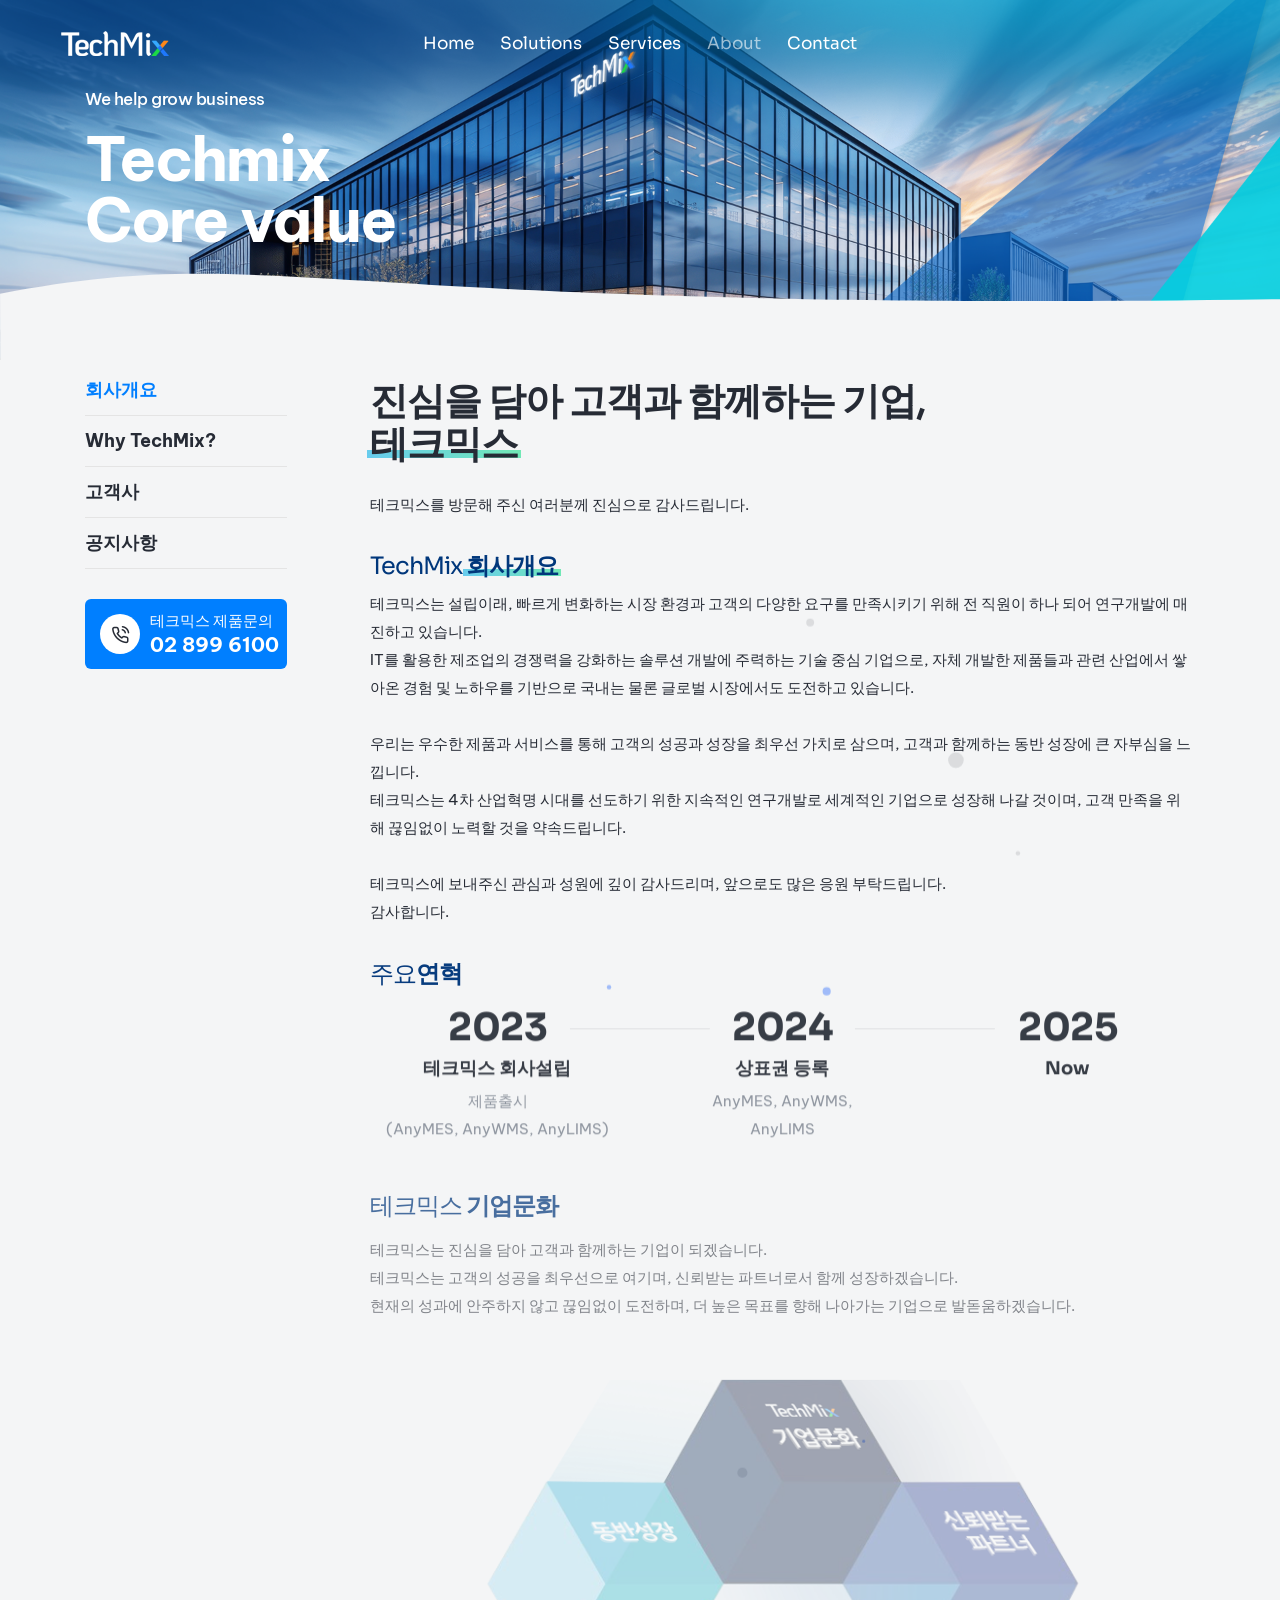
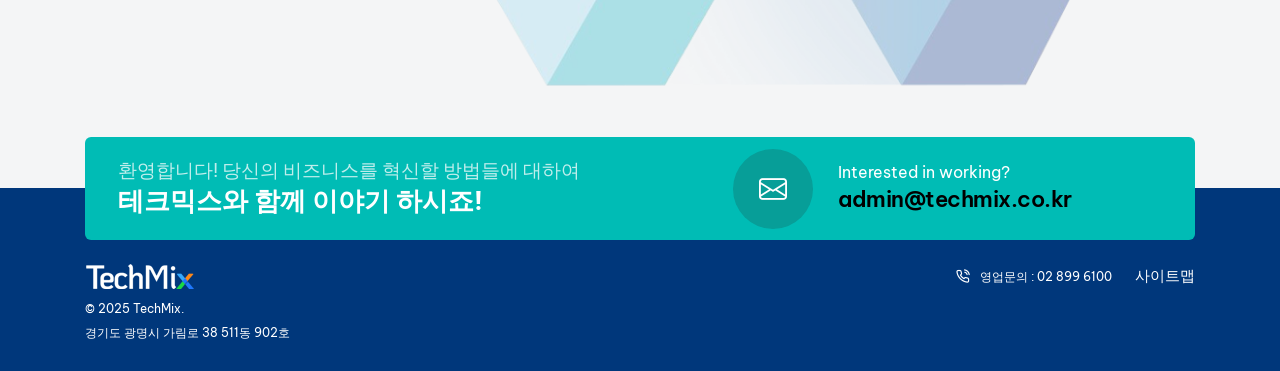
==== commit 09188c12: "update page" ====
--- a/about/about.html
+++ b/about/about.html
@@ -1,12 +1,37 @@
 ﻿<!doctype html>
 <html class="no-js" lang="en">
     <head>
-        <title>Crafto - The Multipurpose HTML5 Template</title>
+        <title>테크믹스 TechMix</title>
         <meta charset="utf-8">
         <meta http-equiv="X-UA-Compatible" content="IE=edge" />
-        <meta name="author" content="TechMix">
+        <meta name="author" content="테크믹스">
         <meta name="viewport" content="width=device-width,initial-scale=1.0" />
-        <meta name="description" content="Elevate your online presence with Crafto - a modern, versatile, multipurpose Bootstrap 5 responsive HTML5, SCSS template using highly creative 52+ ready demos.">
+        <meta name="google-site-verification" content="LbxBjCWePerbiltFSG-Yi7Rg-KFTv3bO7X3UViPPkB0" />
+        <meta name="naver-site-verification" content="22c898dd7f7201aa998e720ad3671b93d77de8cb" />
+        <link rel="canonical" href="https://www.techmix.co.kr/" />
+        <meta name="robots" content="index,follow" />
+        <meta name="subject" content="테크믹스" />
+        <meta name="title" content="테크믹스" />
+        <meta name="author" content="테크믹스">
+        <meta name="description" content="MES/POP, WMS, LIMS 솔루션 제공, 스마트 공장 컨설팅, 개발, 운영 서비 지원, 생산관리 솔루션 전문기업 테크믹스."/>
+        <meta name="keywords" content="테크믹스, MES, WMS, LIMS, monitoring, board, 스마트공장, 스마트 인더스트리, 생산관리" />
+
+        <meta property="og:type" content="website" />
+        <meta property="og:rich_attachment" content="true" />
+        <meta property="og:site_name" content="테크믹스" />
+        <meta property="og:title" content="테크믹스" />
+        <meta property="og:description" content="MES/POP, WMS, LIMS 솔루션 제공, 스마트 공장 컨설팅, 개발, 운영 서비 지원, 생산관리 솔루션 전문기업 테크믹스." />
+        <meta property="og:image" content="https://www.techmix.co.kr/images/main-concept-mes.png" />
+        <meta property="og:url" content="https://www.techmix.co.kr/" />
+
+        <meta name="twitter:card" content="summary_large_image">
+        <meta name="twitter:title" content="테크믹스" />
+        <meta name="twitter:description" content="MES/POP, WMS, LIMS 솔루션 제공, 스마트 공장 컨설팅, 개발, 운영 서비 지원, 생산관리 솔루션 전문기업 테크믹스." />
+        <meta name="twitter:image" content="https://www.techmix.co.kr/images/main-concept-mes.png" />
+            
+        <meta itemprop="name" content="테크믹스" />
+        <meta itemprop="description" content="MES/POP, WMS, LIMS 솔루션 제공, 스마트 공장 컨설팅, 개발, 운영 서비 지원, 생산관리 솔루션 전문기업 테크믹스." />
+        <meta itemprop="image" content="https://www.techmix.co.kr/images/main-concept-mes.png" />
         <!-- favicon icon -->
         <link rel="shortcut icon" href="../images/favicon.png">
         <link rel="apple-touch-icon" href="../images/apple-touch-icon-57x57.png">
@@ -158,77 +183,67 @@
                         </div>
                     </div>
                     <div class="col-lg-9 order-1 order-lg-2 md-mb-50px" data-anime='{ "el": "childs", "translateY": [50, 0], "opacity": [0,1], "duration": 1200, "delay": 0, "staggervalue": 150, "easing": "easeOutQuad" }'>
-                        <!-- description begin-->
-                        <h4 class="alt-font fw-600 text-dark-gray ls-minus-1px shadow-none" data-shadow-animation="true" data-animation-delay="1500">스마트인더스트리 전문기업 테크믹스</br>
-                            <span class="text-highlight fw-800">사업분야<span class="bg-gradient-emerald-blue-emerald-green h-8px bottom-10px opacity-6 separator-animation"></span></span></h4>
-                        <p class="mb-35px sm-mb-25px text-dark-gray">테크믹스는 스마트팩토리 구축을 위한 솔루션 공급, 컨설팅, 시스템 구축, 운영 관리를 제공하고 있습니다.</br>
-                            특히, 국내.외 다양한 제조 사업장에 설치되어 운영중이며, 검증된 기능과 성능 그리고 경험 많은 컨설턴트와 개발자의 참여로 단기간에 안정적인 시스템 구축을 약속드립니다.
+                        <!-- 회사개요 begin-->
+                        <h4 class="alt-font fw-600 text-dark-gray ls-minus-1px shadow-none" data-shadow-animation="true" data-animation-delay="1500">진심을 담아 고객과 함께하는 기업,</br>
+                            <span class="text-highlight fw-800">테크믹스<span class="bg-gradient-emerald-blue-emerald-green h-8px bottom-10px opacity-6 separator-animation"></span></span></h4>
+                        <p class="mb-35px sm-mb-25px text-dark-gray">테크믹스를 방문해 주신 여러분께 진심으로 감사드립니다.</p> 
+                        <h6 class="alt-font text-medium-slate-blue ls-minus-1px shadow-none mb-10px" data-shadow-animation="true" data-animation-delay="1500">
+                            TechMix <span class="text-highlight fw-700">회사개요<span class="bg-gradient-emerald-blue-emerald-green h-7px bottom-5px opacity-6 separator-animation"></span></span>
+                        </h6>
+                        <p class="mb-35px sm-mb-25px text-dark-gray">테크믹스는 설립이래, 빠르게 변화하는 시장 환경과 고객의 다양한 요구를 만족시키기 위해 전 직원이 하나 되어 연구개발에 매진하고 있습니다.</br>
+                            IT를 활용한 제조업의 경쟁력을 강화하는 솔루션 개발에 주력하는 기술 중심 기업으로, 자체 개발한 제품들과 관련 산업에서 쌓아온 경험 및 노하우를 기반으로 국내는 물론 글로벌 시장에서도 도전하고 있습니다.</br></br>
+                            우리는 우수한 제품과 서비스를 통해 고객의 성공과 성장을 최우선 가치로 삼으며, 고객과 함께하는 동반 성장에 큰 자부심을 느낍니다.</br>
+                            테크믹스는 4차 산업혁명 시대를 선도하기 위한 지속적인 연구개발로 세계적인 기업으로 성장해 나갈 것이며, 고객 만족을 위해 끊임없이 노력할 것을 약속드립니다.</br></br>
+                            테크믹스에 보내주신 관심과 성원에 깊이 감사드리며, 앞으로도 많은 응원 부탁드립니다. </br>
+                            감사합니다.
                         </p> 
-                        <!-- 스마트팩토리 솔루션 begin -->
-                        <h6 class="alt-font text-medium-slate-blue ls-minus-1px shadow-none mb-10px" data-shadow-animation="true" data-animation-delay="1500">
-                            Smart Factory <span class="text-highlight fw-700">솔루션<span class="bg-gradient-emerald-blue-emerald-green h-7px bottom-5px opacity-6 separator-animation"></span></span>
+                        <!-- 회사개요 end-->
+
+                        <!-- 주요연혁 begin -->
+                        <h6 class="alt-font text-medium-slate-blue ls-minus-1px shadow-none mb-15px" data-shadow-animation="true" data-animation-delay="1500">
+                            주요<span class="text-highlight fw-700">연혁<span class="bg-gradient-emerald-blue-emerald-green h-7px bottom-5px opacity-6 separator-animation"></span></span>
                         </h6>
-                        <div class="row row-cols-1 row-cols-lg-3 row-cols-md-2 transition-inner-all justify-content-center" data-anime='{ "el": "childs", "translateY": [20, 0], "opacity": [0,1], "duration": 600, "delay": 300, "staggervalue": 300, "easing": "easeOutQuad" }'>
-                            <!-- start fancy text box item -->
-                            <div class="col">
-                                <div class="services-box-style-01 hover-box">
-                                    <div class="position-relative box-image border-radius-6px overflow-hidden">
-                                        <a href="../solutions/anymes.html">
-                                            <img src="../images/main-solution-mes.png" alt="">
-                                            <div class="box-overlay bg-black-transparent-medium"></div>
-                                            <span class="d-flex justify-content-center align-items-center mx-auto icon-box absolute-middle-center z-index-1 w-65px h-65px rounded-circle border border-color-transparent-white border-1"><i class="bi bi-arrow-right-short text-white icon-very-medium d-flex"></i></span>
-                                        </a>
-                                    </div>
-                                    <div class="p-25px p-10px last-paragraph-no-margin text-center">
-                                        <span class="fs-20 text-dark-gray fw-600">AnyMES</span>
-                                        <p class="lh-18">Manufacturing Execution System</p>
-                                    </div>
-                                </div>
-                            </div>
-                            <!-- end fancy text box item -->
-                            <!-- start fancy text box item -->
-                            <div class="col">
-                                <div class="services-box-style-01 hover-box">
-                                    <div class="position-relative box-image border-radius-6px overflow-hidden">
-                                        <a href="../solutions/anywms.html">
-                                            <img src="../images/main-solution-wms.png" alt="">
-                                            <div class="box-overlay bg-black-transparent-medium"></div>
-                                            <span class="d-flex justify-content-center align-items-center mx-auto icon-box absolute-middle-center z-index-1 w-65px h-65px rounded-circle border border-color-transparent-white border-1"><i class="bi bi-arrow-right-short text-white icon-very-medium d-flex"></i></span>
-                                        </a>
-                                    </div>
-                                    <div class="p-25px p-10px last-paragraph-no-margin text-center">
-                                        <span class="fs-20 text-dark-gray fw-600">AnyWMS</span>
-                                        <p class="lh-18">Warehouse Management System</p>
-                                    </div>
-                                </div>
-                            </div>
-                            <!-- end fancy text box item -->
-                            <!-- start fancy text box item -->
-                            <div class="col">
-                                <div class="services-box-style-01 hover-box">
-                                    <div class="position-relative box-image border-radius-6px overflow-hidden">
-                                        <a href="../solutions/anyboard.html">
-                                            <img src="../images/main-solution-board.png" alt="">
-                                            <div class="box-overlay bg-black-transparent-medium"></div>
-                                            <span class="d-flex justify-content-center align-items-center mx-auto icon-box absolute-middle-center z-index-1 w-65px h-65px rounded-circle border border-color-transparent-white border-1"><i class="bi bi-arrow-right-short text-white icon-very-medium d-flex"></i></span>
-                                        </a>
-                                    </div>
-                                    <div class="p-25px p-10px last-paragraph-no-margin text-center">
-                                        <span class="fs-20 text-dark-gray fw-600">AnyBOARD</span>
-                                        <p class="lh-18">Monitoring & Dashboard</p>
-                                    </div>
-                                </div>
-                            </div>
-                            <!-- end fancy text box item -->
+                        <div class="row row-cols-1 row-cols-lg-3 row-cols-md-2">
+                            <!-- start 2023 -->
+                            <div class="col process-step-style-04 text-center last-paragraph-no-margin hover-box md-mb-50px">
+                                <div class="process-step-icon-box position-relative mb-5px">
+                                    <span class="progress-step-separator bg-dark-gray opacity-1 w-55 separator-line-1px"></span>
+                                    <h4 class="number d-inline-block fw-700 alt-font text-dark-gray ls-minus-2 px mb-0">2023</h4>
+                                </div>
+                                <span class="d-inline-block fw-700 alt-font fs-18 text-dark-gray mb-5px">테크믹스 회사설립</span>
+                                <p class="d-inline-block w-90 lg-w-100 md-w-90">제품출시</br>(AnyMES, AnyWMS, AnyLIMS)</p>
+                            </div>
+                            <!-- end 2023 -->
+                            <!-- start 2024 -->
+                            <div class="col process-step-style-04 text-center last-paragraph-no-margin hover-box md-mb-50px">
+                                <div class="process-step-icon-box position-relative mb-5px">
+                                    <span class="progress-step-separator bg-dark-gray opacity-1 w-55 separator-line-1px"></span>
+                                    <h4 class="number d-inline-block fw-700 alt-font text-dark-gray ls-minus-2 px mb-0">2024</h4>
+                                </div>
+                                <span class="d-inline-block fw-700 alt-font fs-18 text-dark-gray mb-5px">상표권 등록</span>
+                                <p class="d-inline-block w-75 lg-w-100 md-w-80">AnyMES, AnyWMS, AnyLIMS</p>
+                            </div>
+                            <!-- end 2024 -->
+                            <!-- start 2025 -->
+                            <div class="col process-step-style-04 text-center last-paragraph-no-margin hover-box">
+                                <div class="process-step-icon-box position-relative mb-5px">
+                                    <h4 class="number d-inline-block fw-700 alt-font text-dark-gray ls-minus-2 px mb-0">2025</h4>
+                                </div>
+                                <span class="d-inline-block fw-700 alt-font fs-18 text-dark-gray mb-5px">Now</span>
+                            </div>
+                            <!-- end 2025 -->
                         </div> 
-                        <!-- 스마트팩토리 솔루션 end -->
+                        <!-- 주요연혁 end -->
                         <div id="particles-01" data-particle="true" data-particle-options='{"particles": {"number": {"value": 5,"density": {"enable": true,"value_area": 1000}},"color":{"value":["#b7b9be", "#296bfd"]},"shape": {"type": "circle","stroke":{"width":0,"color":"#000000"}},"opacity": {"value": 0.5,"random": false,"anim": {"enable": false,"speed": 1,"sync": false}},"size": {"value": 8,"random": true,"anim": {"enable": false,"sync": true}},"move": {"enable": true,"speed":2,"direction": "right","random": false,"straight": false}},"interactivity": {"detect_on": "canvas","events": {"onhover": {"enable": false,"mode": "repulse"},"onclick": {"enable": false,"mode": "push"},"resize": true}},"retina_detect": false}' class="position-absolute h-100 top-0 left-0 z-index-minus-1"></div>
-                        <!-- 제품 특장점 begin -->
+                        <!-- 기업문화 begin -->
                         <h6 class="alt-font text-medium-slate-blue ls-minus-1px shadow-none mt-40px mb-10px" data-shadow-animation="true" data-animation-delay="1500">
-                            테크믹스 <span class="text-highlight fw-700">주요 사업분야<span class="bg-gradient-emerald-blue-emerald-green h-7px bottom-5px opacity-6 separator-animation"></span></span>
+                            테크믹스 <span class="text-highlight fw-700">기업문화<span class="bg-gradient-emerald-blue-emerald-green h-7px bottom-5px opacity-6 separator-animation"></span></span>
                         </h6>
-                        <!-- 제품 특장점 end -->
-                        <img src="../images/bizarea.png"/>
+                        <p class="mb-35px sm-mb-25px text-dark-gray">테크믹스는 진심을 담아 고객과 함께하는 기업이 되겠습니다.</br>
+                            테크믹스는 고객의 성공을 최우선으로 여기며, 신뢰받는 파트너로서 함께 성장하겠습니다.</br>현재의 성과에 안주하지 않고 끊임없이 도전하며, 더 높은 목표를 향해 나아가는 기업으로 발돋움하겠습니다.
+                        </p>
+                        <img src="../images/culture.png"/>
+                        <!-- 기업문화 end -->
                     </div>
                 </div>
             </div>
@@ -257,31 +272,26 @@
                 </div>
             </div>
             <div class="container">
-                <div class="row justify-content-center">
-                    <!-- start footer column -->
+                <div class="row">
+                    <!-- start footer left column -->
                     <div class="col-lg-6 col-sm-6 last-paragraph-no-margin order-5 order-sm-4 order-lg-1 text-center text-sm-start">
-                        <a href="demo-business.html" class="footer-logo mb-10px d-block d-lg-inline-block"><img src="../images/demo-business-logo-white.png" data-at2x="/images/demo-business-logo-white@2x.png" alt=""></a>
+                        <a href="../index.html" class="footer-logo mb-10px d-block d-lg-inline-block"><img src="../images/demo-business-logo-white.png" data-at2x="/images/demo-business-logo-white@2x.png" alt=""></a>
                         <p class="lh-18 fs-12 text-white mb-0px">&COPY;  2025 TechMix.</p>
                         <p class="w-90 sm-w-100 d-inline-block mb-0px fs-12 lh-18 text-white">경기도 광명시 가림로 38 511동 902호</p>
-                        <div><i class="feather icon-feather-phone-call icon-very-small text-white me-10px"></i><a href="tel:28996100" class="text-white fs-12 lh-22">02 899 6100</a></div>
-                    </div>
-                    <!-- end footer column -->
-                    <!-- start footer column -->
-                    <div class="col-7 col-lg-2 col-sm-4 md-mb-20px sm-mb-5px order-2 order-lg-3 text-center">
-                        <a href="demo-business-services.html"><span class="alt-font d-block text-white mb-0px">법적고지</span></a>
-                    </div>
-                    <div class="col-7 col-lg-2 col-sm-4 md-mb-20px sm-mb-5px order-2 order-lg-3 text-center">
-                        <a href="demo-business-services.html"><span class="alt-font d-block text-white mb-0px">개인정보처리방침</span></a>
-                    </div>
-                    <div class="col-7 col-lg-2 col-sm-4 md-mb-20px sm-mb-5px order-2 order-lg-3 text-center">
-                        <a href="demo-business-services.html"><span class="alt-font d-block text-white mb-0px">사이트맵</span></a>
-                    </div>
-                    <!-- end footer column -->
+                    </div>
+                    <!-- end footer left column -->
+                    <!-- start footer right column -->
+                    <div class="col-lg-6 col-sm-6 md-mb-20px sm-mb-5px order-2 order-lg-3 text-end">
+                        <i class="feather icon-feather-phone-call icon-very-small text-white me-10px"></i><a href="tel:28996100" class="text-white fs-12 lh-22 me-20px">영업문의 : 02 899 6100</a>
+                        <a href="../sitemap.html"><span class="alt-font d-inline-block text-white mb-0px">사이트맵</span></a>
+                    </div>
+                    <!-- end footer right column -->
                 </div>
             </div> 
         </footer>
         <!-- end footer -->
-         <!-- start scroll progress -->
+        
+        <!-- start scroll progress -->
         <div class="scroll-progress d-none d-xxl-block">
           <a href="#" class="scroll-top" aria-label="scroll">
             <span class="scroll-text">Scroll</span><span class="scroll-line"><span class="scroll-point"></span></span>
--- a/css/style.css
+++ b/css/style.css
@@ -68,7 +68,7 @@
   --selago:#eaedff;
   --white-ice:#d8f5ef;
   --cornflower-blue:#445fed;
-  --jade:#00AF6B;
+  --jade:#00a1af;
   --orange: #ef991f;
   --majorelle-blue: #724ade;
   --light-majorelle-blue: #f2edfe;
--- a/css/techmix.css
+++ b/css/techmix.css
@@ -35,4 +35,12 @@
 }
 .client-box img{
     max-width: 90%;
+}
+.filter-grayscale-50{
+    filter: grayscale(50%);
+}
+.text-gradient-emerald-blue-emerald-green {
+    background-image: linear-gradient(to right top, #0074ea, #09afea);
+    -webkit-background-clip: text;
+    -webkit-text-fill-color: transparent;
 }
